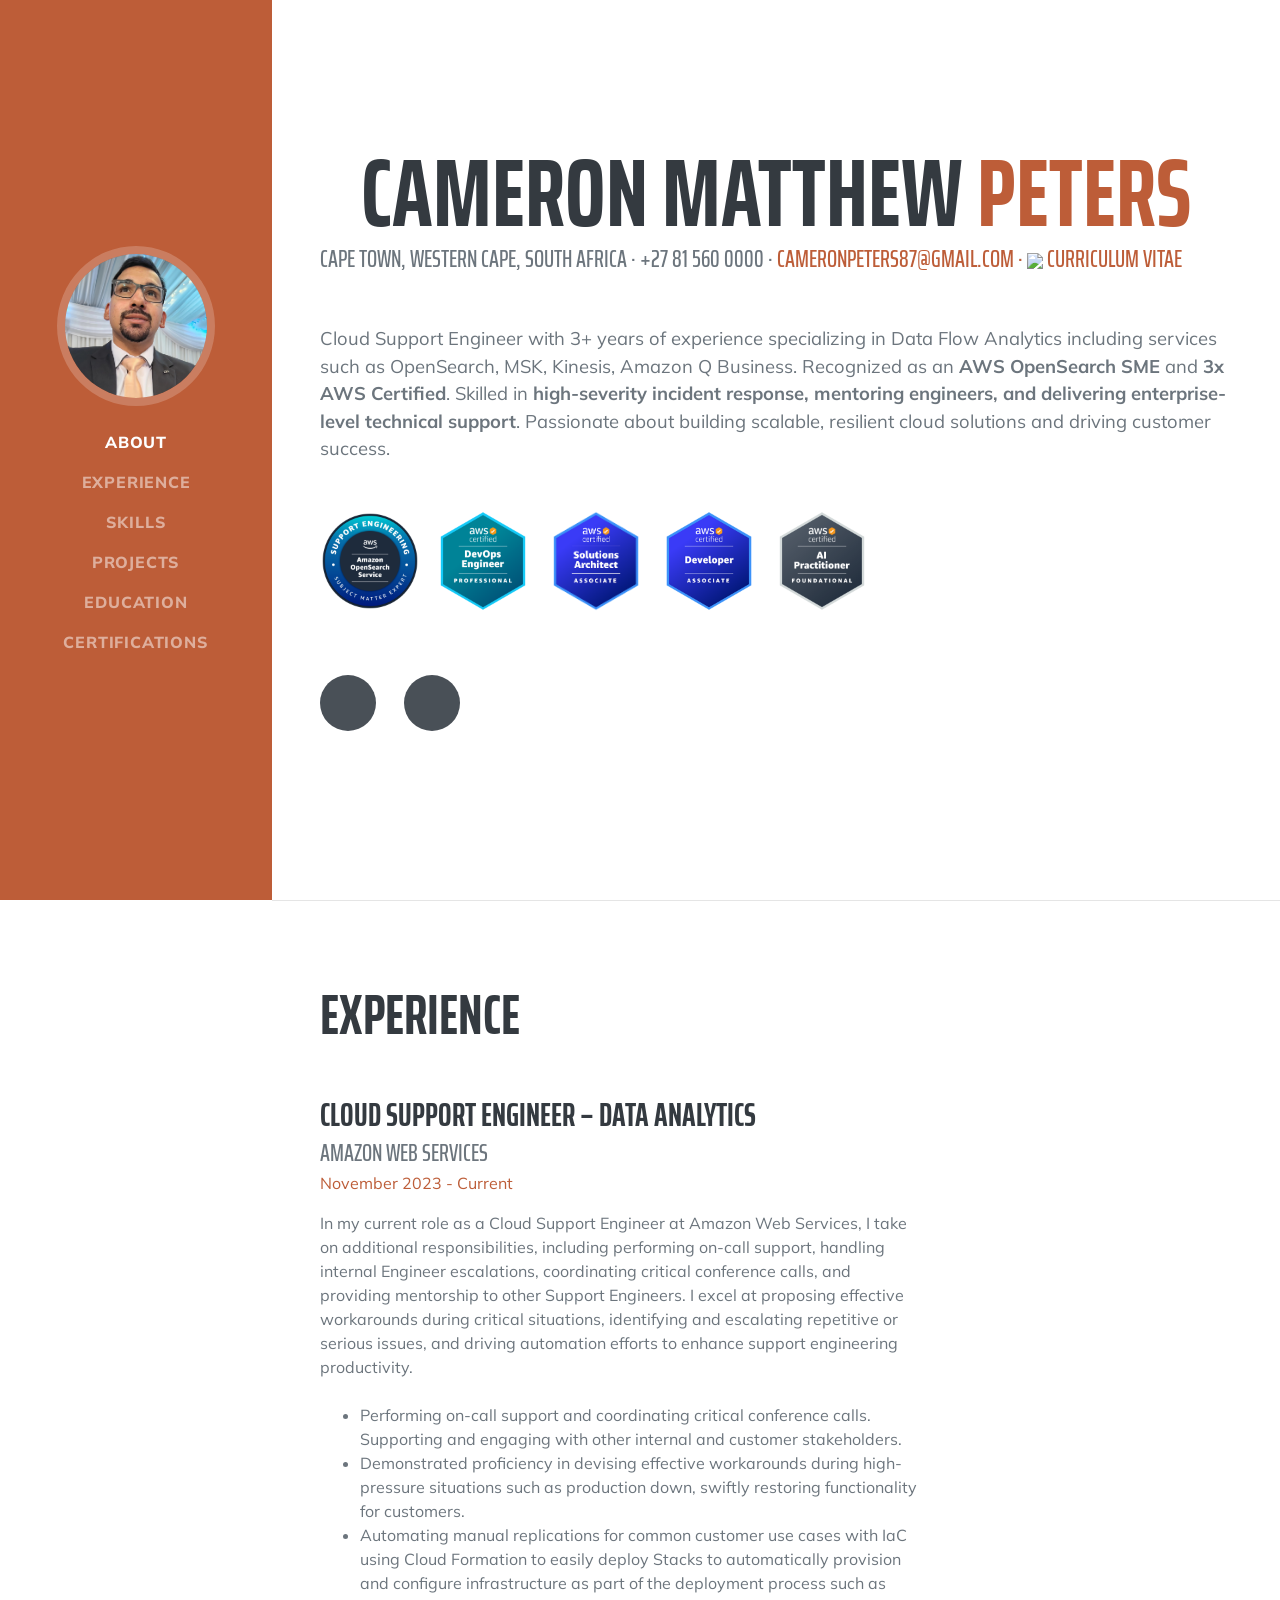
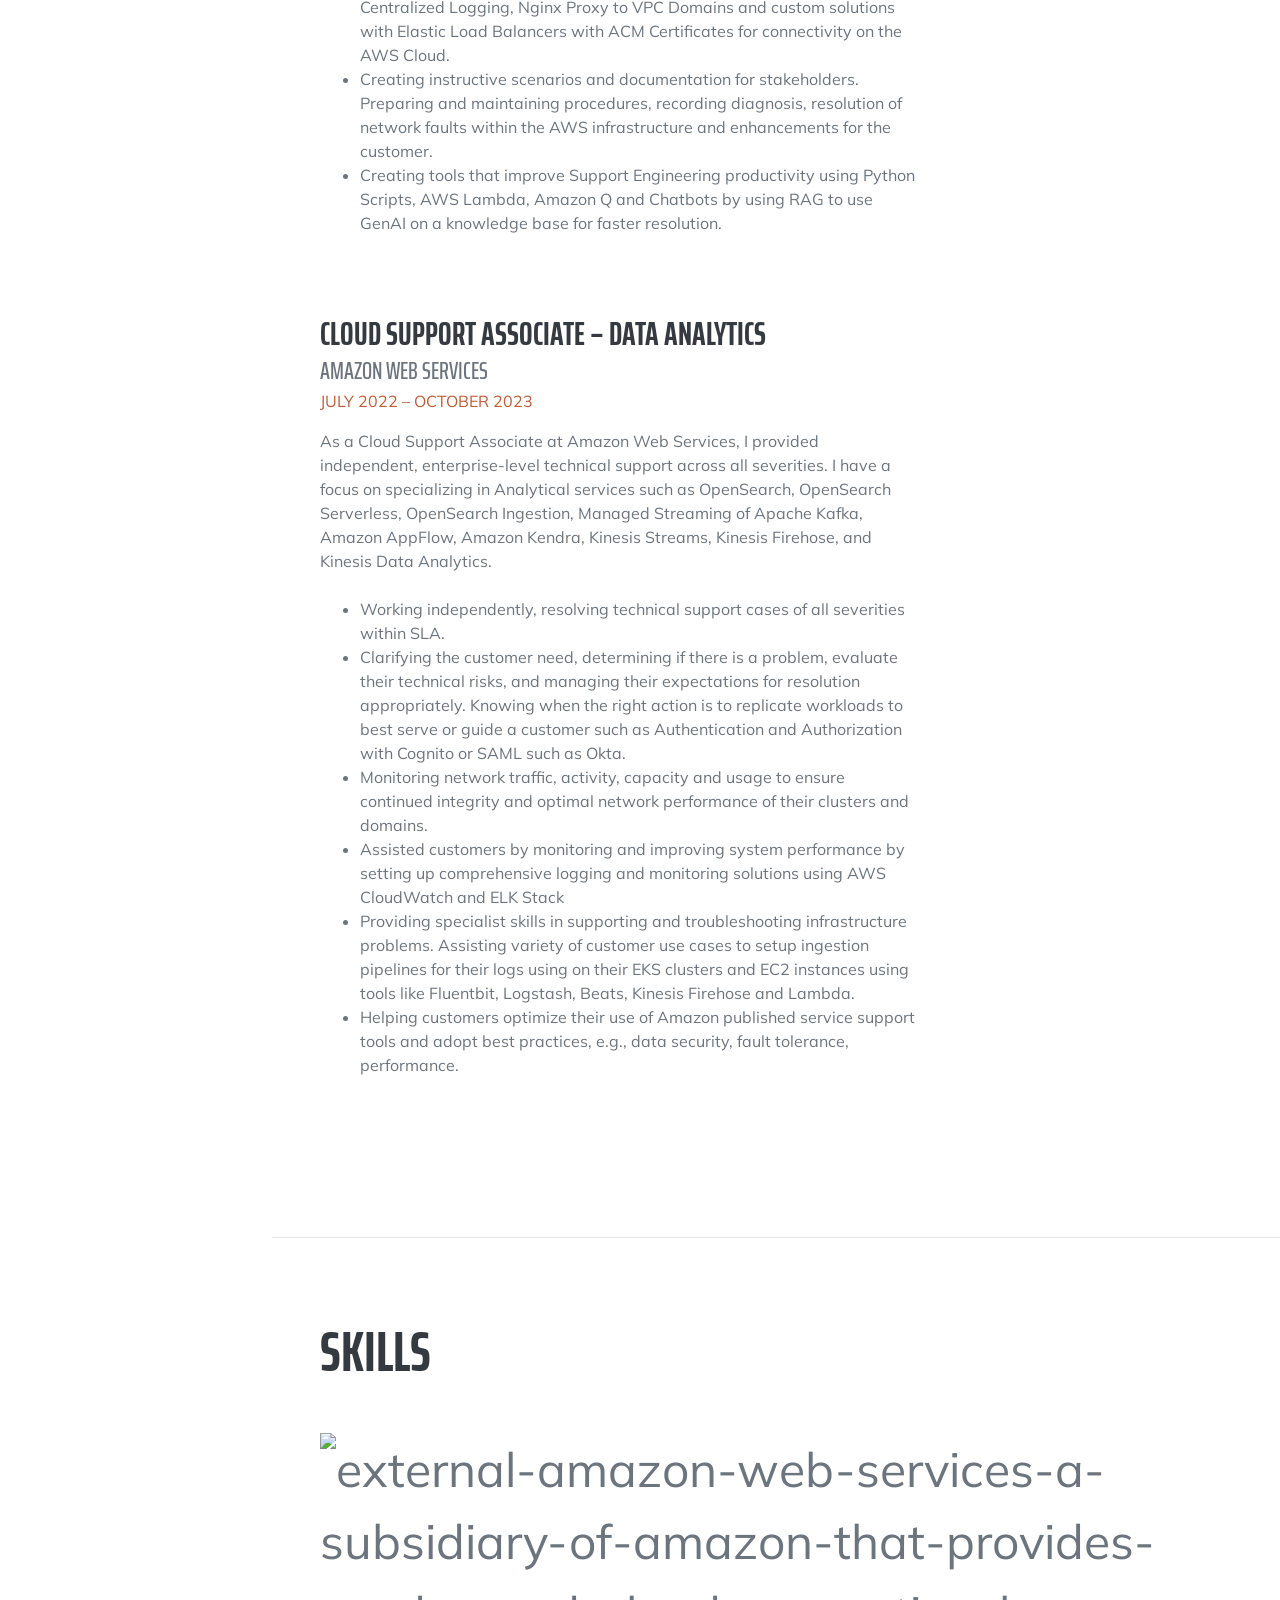
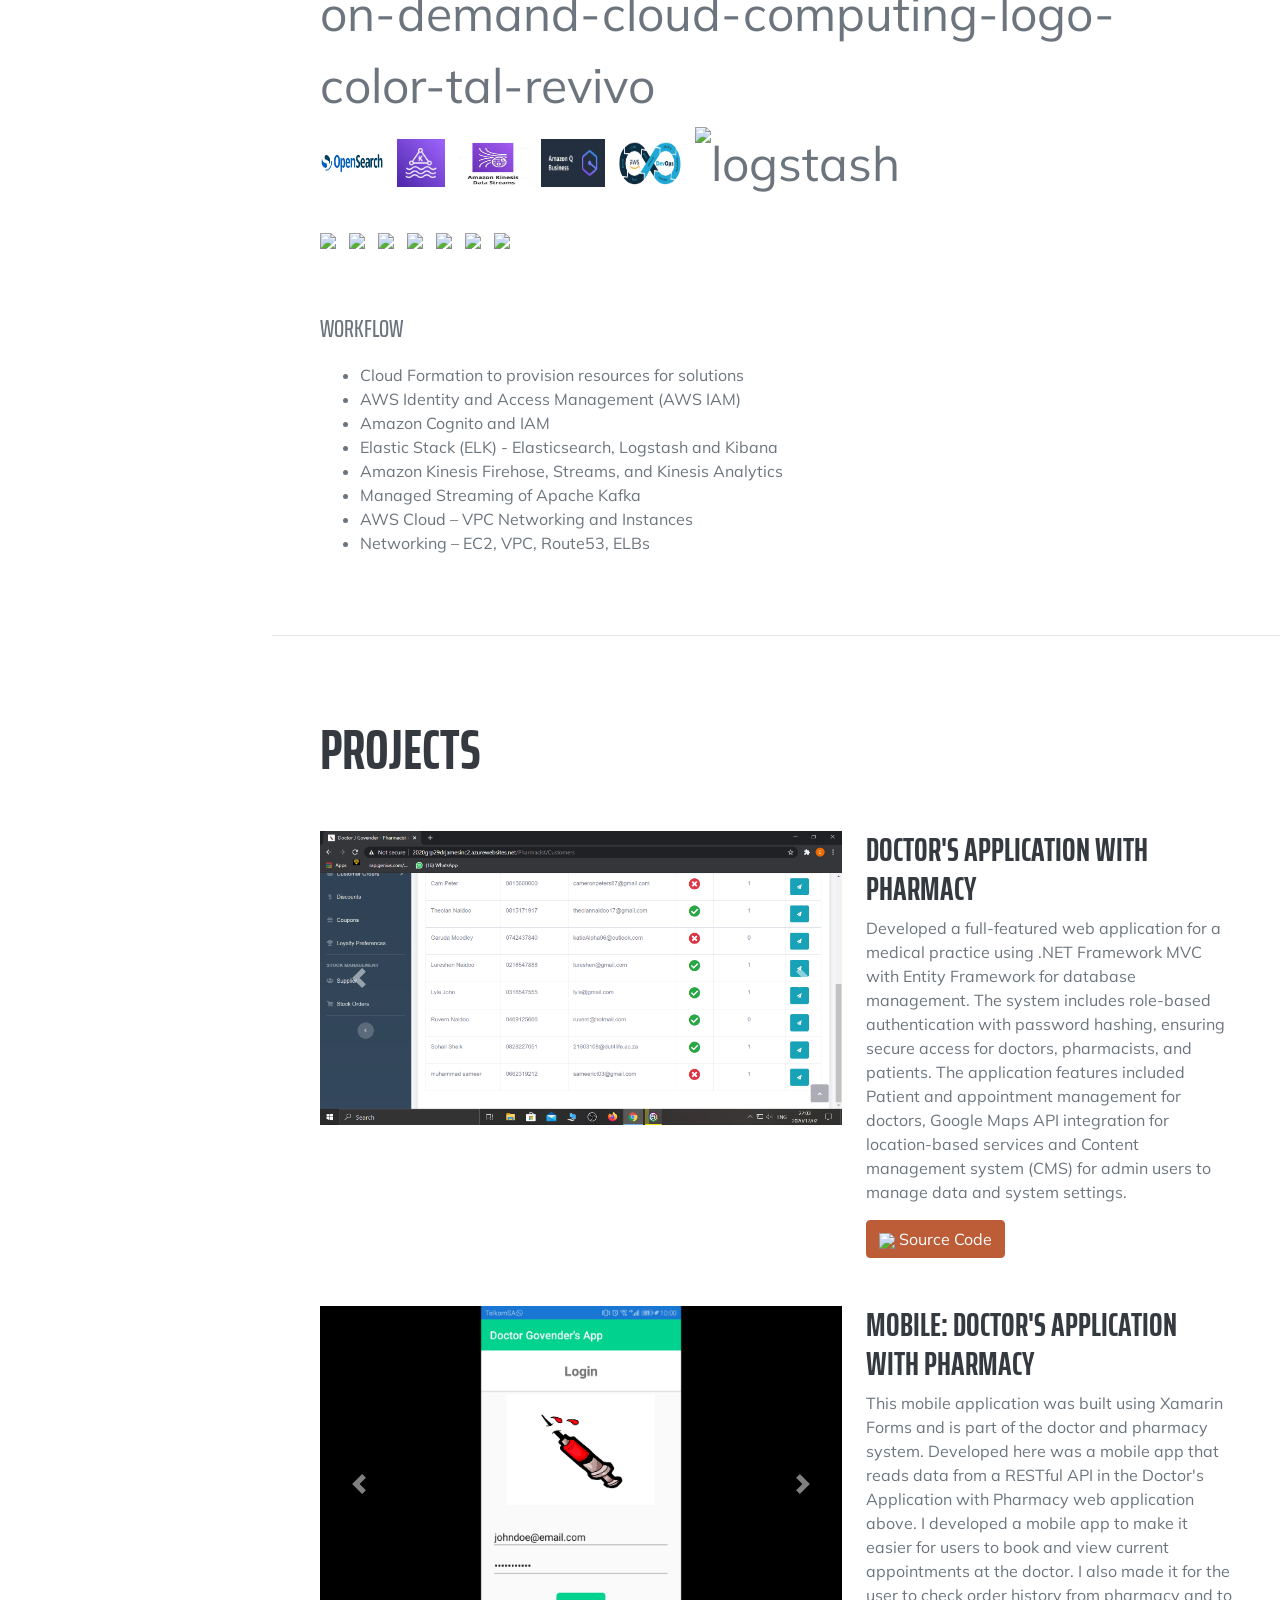
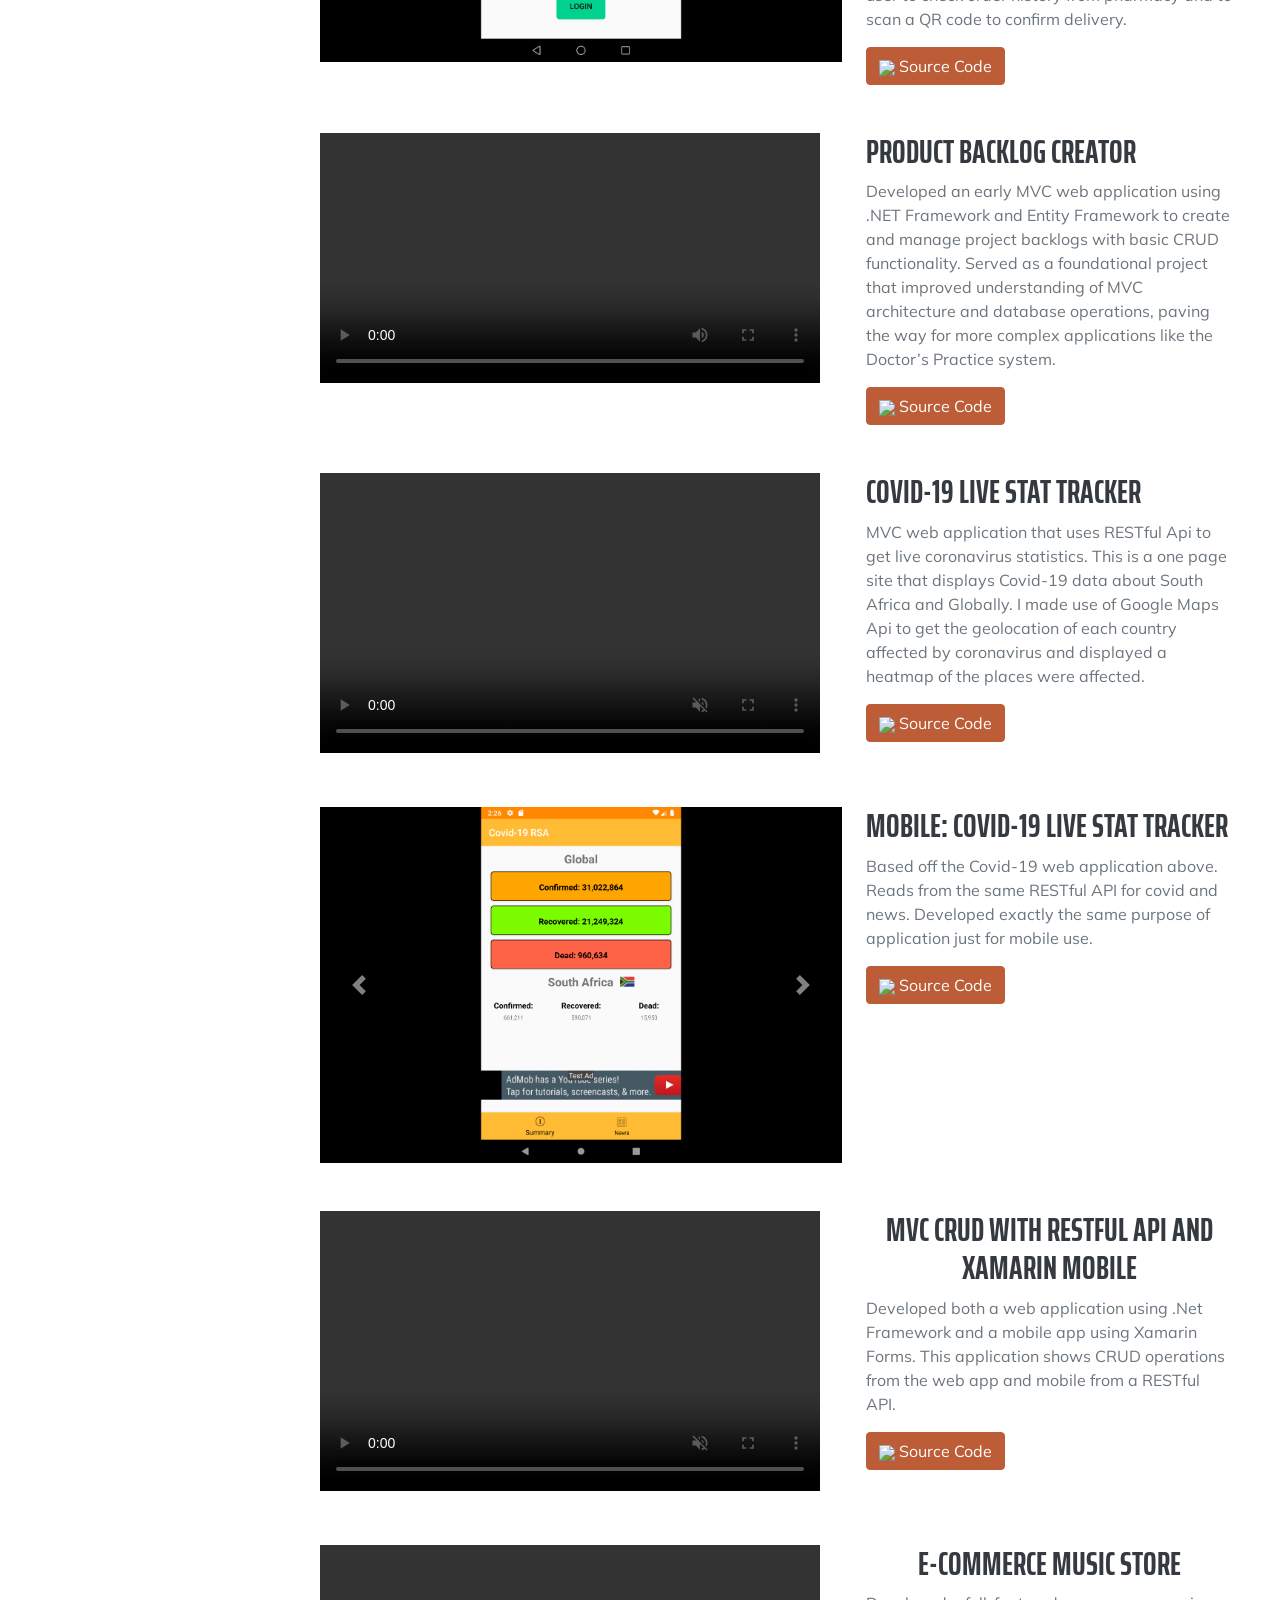
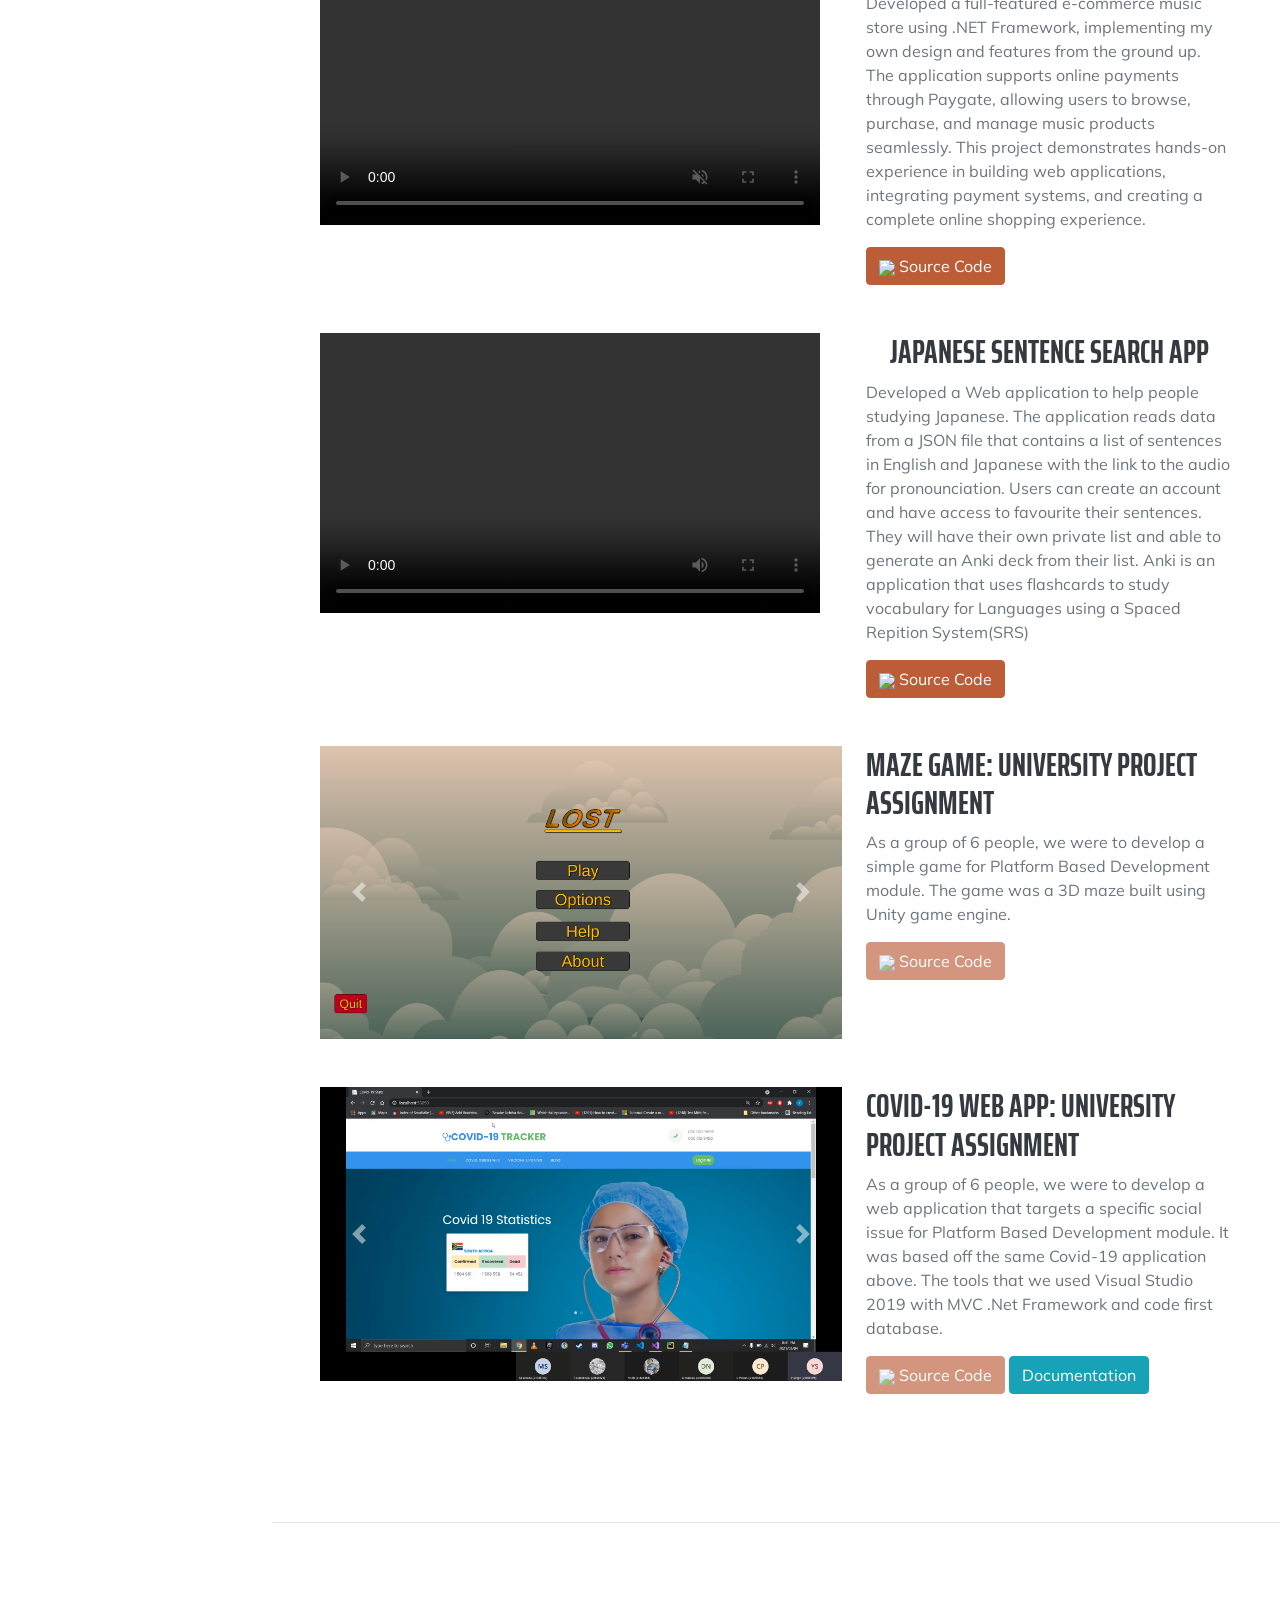
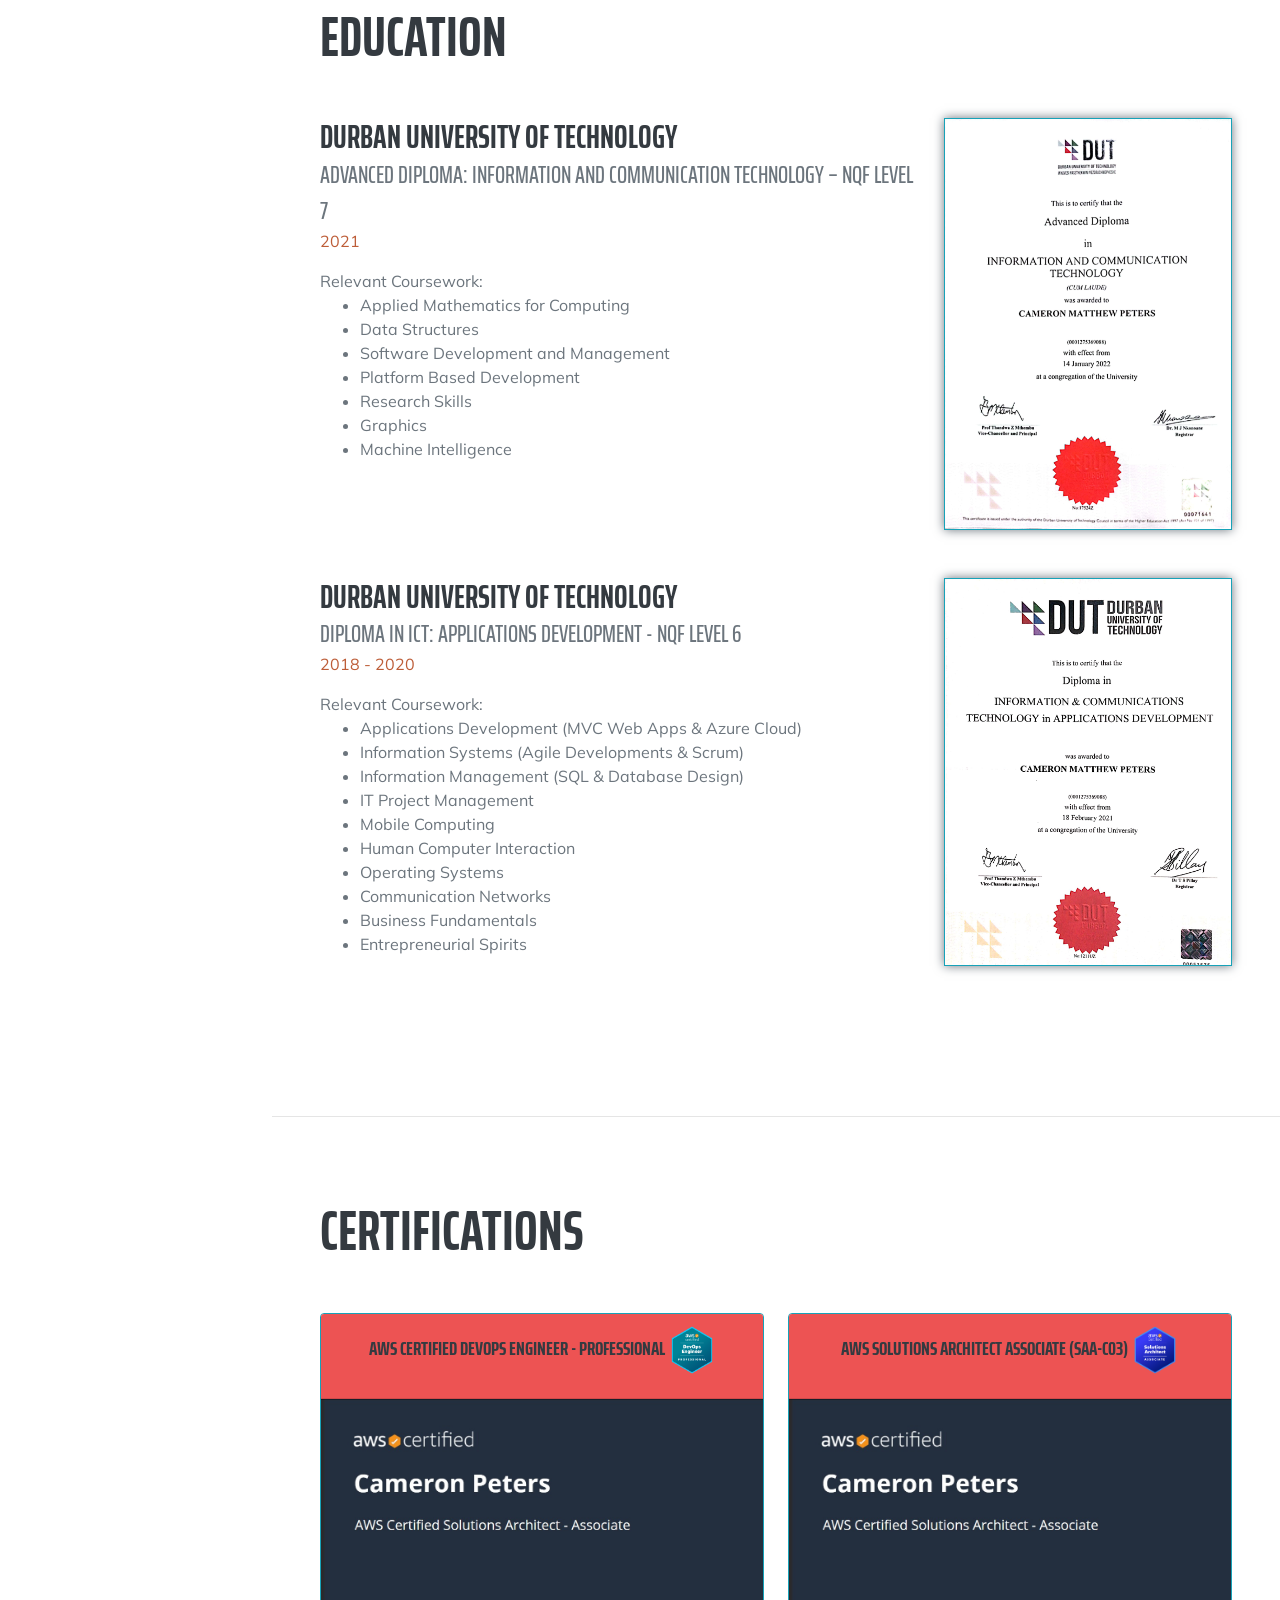
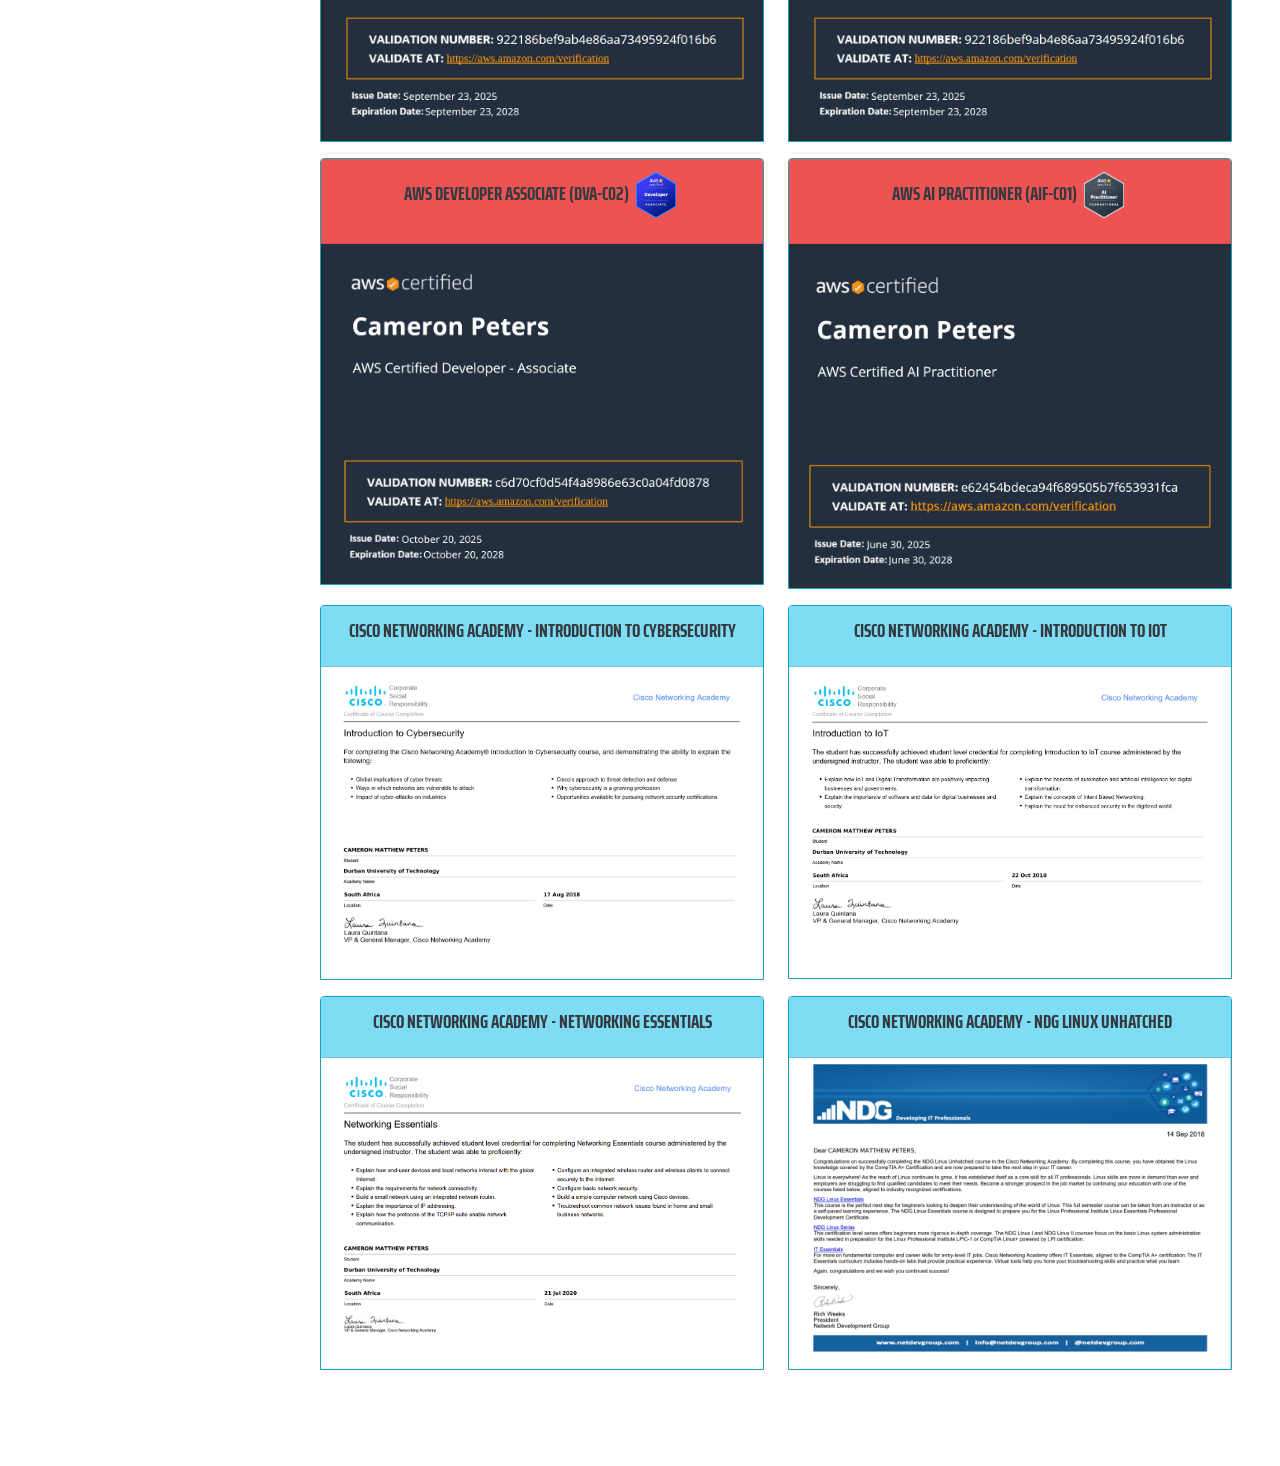
==== index.html @ d79319a0 "Update index.html" ====
<!DOCTYPE html>
<html lang="en">

<head>
    <meta charset="utf-8" />
    <meta name="viewport" content="width=device-width, initial-scale=1, shrink-to-fit=no" />
    <meta name="description" content="" />
    <meta name="author" content="" />
    <title>Portfolio</title>
    <link rel="icon" type="image/x-icon" href="assets/img/favicon.ico" />
    <!-- Font Awesome icons (free version)-->
    <script src="https://use.fontawesome.com/releases/v5.13.0/js/all.js" crossorigin="anonymous"></script>
    <!-- Google fonts-->
    <link href="https://fonts.googleapis.com/css?family=Saira+Extra+Condensed:500,700" rel="stylesheet"
        type="text/css" />
    <link href="https://fonts.googleapis.com/css?family=Muli:400,400i,800,800i" rel="stylesheet" type="text/css" />
    <!-- Core theme CSS (includes Bootstrap)-->
    <link href="css/styles.css" rel="stylesheet" />
    <link href="css/custom.css" rel="stylesheet" />
</head>

<body id="page-top">
    <!-- Navigation-->
    <nav class="navbar navbar-expand-lg navbar-dark bg-primary fixed-top" id="sideNav">
        <a class="navbar-brand js-scroll-trigger" href="#page-top">
            <span class="d-block d-lg-none">Cameron Peters</span>
            <span class="d-none d-lg-block">
                <img class="img-fluid img-profile rounded-circle mx-auto mb-2"
                    src="assets/img/my_profile_v2.jpg" alt="" /></span>
        </a>
        <button class="navbar-toggler" type="button" data-target="#navbarSupportedContent"
            aria-controls="navbarSupportedContent" aria-expanded="false" aria-label="Toggle navigation">
            <span class="navbar-toggler-icon"></span>
        </button>
        <div class="collapse navbar-collapse" id="navbarSupportedContent">
            <ul class="navbar-nav">
                <li class="nav-item"><a class="nav-link js-scroll-trigger" href="#about">About</a></li>
                <li class="nav-item"><a class="nav-link js-scroll-trigger" href="#experience">Experience</a></li>
                <li class="nav-item"><a class="nav-link js-scroll-trigger" href="#skills">Skills</a></li>
                <li class="nav-item"><a class="nav-link js-scroll-trigger" href="#projects">Projects</a></li>
                <li class="nav-item"><a class="nav-link js-scroll-trigger" href="#education">Education</a></li>
                <li class="nav-item"><a class="nav-link js-scroll-trigger" href="#certifications">Certifications</a>
                </li>
            </ul>
        </div>
    </nav>
    <!-- Page Content-->
    <div class="container-fluid p-0">
        <!-- About-->
        <section class="resume-section" id="about">
            <div class="resume-section-content">
                <h1 class="mb-0">
                    Cameron Matthew
                    <span class="text-primary">Peters</span>
                </h1>
                <div class="subheading mb-5">
                    Cape Town, Western Cape, South Africa · +27 81 560 0000 ·
                    <a href="mailto:cameronpeters87@gmail.com">cameronpeters87@gmail.com</a>
                    <a href="assets/cameronpeters-cv.pdf" target="blank"> ·
                        <img src="https://img.icons8.com/office/30/000000/open-resume.png" />
                        Curriculum Vitae
                    </a>
                </div>
                <p class="lead mb-5">
Cloud Support Engineer with 3+ years of experience specializing in Data
Flow Analytics including services such as OpenSearch, MSK, Kinesis,
Amazon Q Business. Recognized as an <b>AWS OpenSearch SME</b> and <b>3x
AWS Certified</b>. Skilled in <b>high-severity incident response, mentoring
engineers, and delivering enterprise-level technical support</b>.
Passionate about building scalable, resilient cloud solutions and driving
customer success.                </p>

                <ul class="list-inline dev-icons">
                    <img width="100" height="100" src="assets/img/sme.png" />
                    <img width="100" height="100" src="assets/certifications/dop.png" />
                    <img width="100" height="100" src="assets/certifications/saa.png" />
                    <img width="100" height="100" src="assets/certifications/dva.png" />
                    <img width="100" height="100" src="assets/certifications/aif.png" />
                    <br>
                </ul>
                <br><br>
                <div class="social-icons">
                    <a class="social-icon" href="https://www.linkedin.com/in/cameron-matthew-peters-8aa225179/"
                        target="_blank"><i class="fab fa-linkedin-in"></i></a>
                    <a class="social-icon" href="https://github.com/CameronPeters87" target="_blank"><i
                            class="fab fa-github"></i></a>
                </div>


                <br>

            </div>
        </section>
        <hr class="m-0" />
                <!-- Experience -->
                <section class="resume-section" id="experience">
                    <div class="resume-section-content">
                        <h2 class="mb-5">Experience</h2>
                        <!--CSE-->
                        <div class="row mb-5">
                            <div class="col-md-8 mb-3">
                                <h3 class="mb-0">CLOUD SUPPORT ENGINEER – DATA ANALYTICS</h3>
                                <div class="subheading">Amazon Web Services</div>
                                <div class="text-primary mb-3">November 2023 - Current</div>
                                <div>In my current role as a Cloud Support Engineer at Amazon Web Services, I take on additional
                                    responsibilities, including performing on-call support, handling internal Engineer escalations,
                                    coordinating critical conference calls, and providing mentorship to other Support Engineers. I
                                    excel at proposing effective workarounds during critical situations, identifying and escalating
                                    repetitive or serious issues, and driving automation efforts to enhance support engineering
                                    productivity.</div>
                                    <br>
                                <ul>
                                    <li>Performing on-call support and coordinating critical conference calls. Supporting and
                                        engaging with other internal and customer stakeholders.</li>
                                    <li>Demonstrated proficiency in devising effective workarounds during high-pressure
                                        situations such as production down, swiftly restoring functionality for customers.</li>
                                    <li>Automating manual replications for common customer use cases with IaC using Cloud Formation to 
                                        easily deploy Stacks to automatically provision and configure infrastructure as part of the 
                                        deployment process such as Centralized Logging, Nginx Proxy to VPC Domains and custom solutions 
                                        with Elastic Load Balancers with ACM Certificates for connectivity on the AWS Cloud.</li>
                                    <li>Creating instructive scenarios and documentation for stakeholders. Preparing and
                                        maintaining procedures, recording diagnosis, resolution of network faults within the
                                        AWS infrastructure and enhancements for the customer.</li>
                                    <li>Creating tools that improve Support Engineering productivity using Python Scripts, AWS Lambda, 
                                        Amazon Q and Chatbots by using RAG to use GenAI on a knowledge base for faster resolution.</li>
                                </ul>
                            </div>
                            <div class="col-md-4 text-center"></div>
                        </div>

                        <!--CSA-->
                        <div class="row mb-5">
                            <div class="col-md-8 mb-3">
                                <h3 class="mb-0">CLOUD SUPPORT ASSOCIATE – DATA ANALYTICS</h3>
                                <div class="subheading">Amazon Web Services</div>
                                <div class="text-primary mb-3">JULY 2022 – OCTOBER 2023</div>
                                <div>As a Cloud Support Associate at Amazon Web Services, I provided independent, enterprise-level
                                    technical support across all severities. I have a focus on specializing in Analytical services such as
                                    OpenSearch, OpenSearch Serverless, OpenSearch Ingestion, Managed Streaming of Apache
                                    Kafka, Amazon AppFlow, Amazon Kendra, Kinesis Streams, Kinesis Firehose, and Kinesis Data
                                    Analytics.</div>
                                    <br>
                                <ul>
                                    <li>Working independently, resolving technical support cases of all severities within SLA.</li>
                                    <li>Clarifying the customer need, determining if there is a problem, evaluate their technical
                                        risks, and managing their expectations for resolution appropriately. Knowing when the
                                        right action is to replicate workloads to best serve or guide a customer such as Authentication 
                                        and Authorization with Cognito or SAML such as Okta.</li>
                                    <li>Monitoring network traffic, activity, capacity and usage to ensure continued integrity and
                                        optimal network performance of their clusters and domains.</li>
                                    <li>Assisted customers by monitoring and improving system performance by setting up comprehensive 
                                        logging and monitoring solutions using AWS CloudWatch and ELK Stack</li>
                                    <li>Providing specialist skills in supporting and troubleshooting infrastructure problems. Assisting variety
                                        of customer use cases to setup ingestion pipelines for their logs using on their EKS clusters and EC2
                                        instances using tools like Fluentbit, Logstash, Beats, Kinesis Firehose and Lambda.</li>
                                    <li>Helping customers optimize their use of Amazon published service support tools and
                                        adopt best practices, e.g., data security, fault tolerance, performance.</li>
                                </ul>
                            </div>
                            <div class="col-md-4 text-center"></div>
                        </div>

                    </div>
                </section>
        
                <hr class="m-0" />        

        <!-- Skills-->
        <section class="resume-section" id="skills">
            <div class="resume-section-content">
                <h2 class="mb-5">Skills</h2>
                <!-- <div class="subheading mb-3">Programming Languages & Tools</div> -->
                <ul class="list-inline dev-icons">
                   <!-- <svg xmlns="http://www.w3.org/2000/svg" x="0px" y="0px" width="48" height="48" viewBox="0 0 226 226"
                        style=" fill:#000000;">
                        <g fill="none" fill-rule="nonzero" stroke="none" stroke-width="1" stroke-linecap="butt"
                            stroke-linejoin="miter" stroke-miterlimit="10" stroke-dasharray="" stroke-dashoffset="0"
                            font-family="none" font-weight="none" font-size="none" text-anchor="none"
                            style="mix-blend-mode: normal">
                            <path d="M0,226v-226h226v226z" fill="none"></path>
                            <g>
                                <path
                                    d="M107.83496,15.47158c3.19696,-1.79387 7.13313,-1.79387 10.32538,0c15.79646,8.86579 63.33179,35.55262 79.13296,44.41842c3.19696,1.78917 5.16504,5.10383 5.16504,8.69158c0,17.73158 0,71.10054 0,88.83212c0,3.58775 -1.96808,6.90242 -5.16504,8.69629c-15.79646,8.86579 -63.33179,35.55263 -79.13296,44.41842c-3.19696,1.79387 -7.13313,1.79387 -10.32538,0c-15.79646,-8.86579 -63.33179,-35.55263 -79.13296,-44.41842c-3.19225,-1.79387 -5.16033,-5.10383 -5.16033,-8.69158c0,-17.73158 0,-71.10054 0,-88.83212c0,-3.58775 1.96808,-6.90242 5.16504,-8.69629c15.79175,-8.86579 63.3365,-35.55262 79.12825,-44.41842z"
                                    fill="#412664"></path>
                                <path
                                    d="M24.973,161.9855c-1.25242,-1.67617 -1.43133,-3.26758 -1.43133,-5.40987c0,-17.628 0,-70.69092 0,-88.32362c0,-3.56892 1.96337,-6.86475 5.15092,-8.6445c15.73996,-8.814 63.11521,-35.34546 78.85517,-44.16417c3.18754,-1.78446 7.50508,-1.74679 10.69262,0.03767c15.73996,8.814 62.95513,35.11946 78.69508,43.93346c1.27125,0.71567 2.24117,1.57729 3.1075,2.712z"
                                    fill="#9b59b6"></path>
                                <path
                                    d="M113,47.08333c-36.39542,0 -65.91667,29.52125 -65.91667,65.91667c0,36.39542 29.52125,65.91667 65.91667,65.91667c36.39542,0 65.91667,-29.52125 65.91667,-65.91667c0,-36.39542 -29.52125,-65.91667 -65.91667,-65.91667zM113,145.95833c-18.17417,0 -32.95833,-14.78417 -32.95833,-32.95833c0,-18.17417 14.78417,-32.95833 32.95833,-32.95833c18.17417,0 32.95833,14.78417 32.95833,32.95833c0,18.17417 -14.78417,32.95833 -32.95833,32.95833z"
                                    fill="#ffffff"></path>
                                <path
                                    d="M200.03354,62.17354c2.4295,2.27412 2.38242,5.70179 2.38242,8.39967c0,17.86812 -0.15067,68.68988 0.04237,86.558c0.01883,1.8645 -0.59796,3.82788 -1.52079,5.30629l-89.85383,-49.4375z"
                                    fill="#593579"></path>
                                <path
                                    d="M160.08333,94.16667h4.70833v37.66667h-4.70833zM174.20833,94.16667h4.70833v37.66667h-4.70833z"
                                    fill="#ffffff"></path>
                                <path
                                    d="M150.66667,117.70833h37.66667v4.70833h-37.66667zM150.66667,103.58333h37.66667v4.70833h-37.66667z"
                                    fill="#ffffff"></path>
                            </g>
                        </g>
                    </svg> -->
                    <img src="https://img.icons8.com/external-tal-revivo-color-tal-revivo/48/external-amazon-web-services-a-subsidiary-of-amazon-that-provides-on-demand-cloud-computing-logo-color-tal-revivo.png" alt="external-amazon-web-services-a-subsidiary-of-amazon-that-provides-on-demand-cloud-computing-logo-color-tal-revivo" />
                    <img width="64" height="48" src="assets/img/skills/opensearch.png" />
                    <img width="48" height="48" src="assets/img/skills/msk.png" />
                    <img width="70" height="48" src="assets/img/skills/kinesis.jpg" />
                    <img width="64" height="48" src="assets/img/skills/qbiz.png" />
                    <img width="64" height="48" src="assets/img/skills/cicd.jpg" />
                    <img src="https://img.icons8.com/color/48/logstash.png" alt="logstash"/>
                    <br>

                    <img src="https://img.icons8.com/color/48/000000/visual-studio-2019.png" />
                    <img src="https://img.icons8.com/color/48/000000/html-5.png" />
                    <img src="https://img.icons8.com/color/48/000000/css3.png" />
                    <img src="https://img.icons8.com/color/48/000000/bootstrap.png" />
                    <img src="https://img.icons8.com/color/48/000000/javascript.png" />
                    <img src="https://img.icons8.com/officel/48/000000/database.png" />
                    <img src="https://img.icons8.com/color/48/000000/xamarin.png"/>
                </ul>
                <br>
                <div class="subheading mb-3">Workflow</div>
                <ul class="fa-ul mb-0">
                    <li>
                        <span class="fa-li"><i class="fas fa-check"></i></span>
                        Cloud Formation to provision resources for solutions
                    </li>
                    <li>
                        <span class="fa-li"><i class="fas fa-check"></i></span>
                        AWS Identity and Access Management (AWS IAM)
                    </li>
                    <li>
                        <span class="fa-li"><i class="fas fa-check"></i></span>
                        Amazon Cognito and IAM
                    </li>
                    <li>
                        <span class="fa-li"><i class="fas fa-check"></i></span>
                        Elastic Stack (ELK) - Elasticsearch, Logstash and Kibana
                    </li>
                    <li>
                        <span class="fa-li"><i class="fas fa-check"></i></span>
                        Amazon Kinesis Firehose, Streams, and Kinesis Analytics
                    </li>
                    <li>
                        <span class="fa-li"><i class="fas fa-check"></i></span>
                        Managed Streaming of Apache Kafka
                    </li>
                    <li>
                        <span class="fa-li"><i class="fas fa-check"></i></span>
                        AWS Cloud – VPC Networking and Instances
                    </li>
                    <li>
                        <span class="fa-li"><i class="fas fa-check"></i></span>
                        Networking – EC2, VPC, Route53, ELBs
                    </li>
                </ul>
            </div>
        </section>
        <hr class="m-0" />

        <!-- Projects-->
        <section class="resume-section" id="projects">
            <div class="resume-section-content">
                <h2 class="mb-5">Projects</h2>
                
                <!-- Project: Doctor App -->
                <div class="row mb-5">
                    <div class="col-md-7">
                        <div class="proof">
                            <div id="carouselExampleControls1" class="carousel slide" data-ride="carousel" style="background-color: #000000;">
                                <div class="carousel-inner text-center">
                                  <div class="carousel-item active">
                                        <a href="assets/img/doctor/Screenshot (1275).png" target="blank">
                                            <img class="w-100 responsive" src="assets/img/doctor/Screenshot (1275).png" alt="First slide">
                                        </a>                                        
                                    </div>
                                  <div class="carousel-item ">
                                    <a href="assets/img/doctor/Screenshot (1276).png" target="blank">
                                    <img class="w-100 responsive" src="assets/img/doctor/Screenshot (1276).png" alt="First slide">
                                    </a>
                                </div>
                                  <div class="carousel-item ">
                                    <a href="assets/img/doctor/Screenshot (1277).png" target="blank">
                                    <img class="w-100 responsive" src="assets/img/doctor/Screenshot (1277).png" alt="First slide">
                                    </a>  
                                </div>
                                  <div class="carousel-item ">
                                    <a href="assets/img/doctor/Screenshot (1278).png" target="blank">
                                    <img class="w-100 responsive" src="assets/img/doctor/Screenshot (1278).png" alt="First slide">
                                    </a>  
                                </div>
                                  <div class="carousel-item ">
                                    <a href="assets/img/doctor/Screenshot (1279).png" target="blank">
                                    <img class="w-100 responsive" src="assets/img/doctor/Screenshot (1279).png" alt="First slide">
                                    </a>  
                                </div>
                                  <div class="carousel-item ">
                                    <a href="assets/img/doctor/Screenshot (1280).png" target="blank">
                                    <img class="w-100 responsive" src="assets/img/doctor/Screenshot (1280).png" alt="First slide">
                                  </a>  
                                </div>
                                  <div class="carousel-item ">
                                    <a href="assets/img/doctor/Screenshot (1281).png" target="blank">
                                    <img class="w-100 responsive" src="assets/img/doctor/Screenshot (1281).png" alt="First slide">
                                    </a>  
                                </div>
                                  <div class="carousel-item ">
                                    <a href="assets/img/doctor/Screenshot (1282).png" target="blank">
                                    <img class="w-100 responsive" src="assets/img/doctor/Screenshot (1282).png" alt="First slide">
                                    </a>  
                                </div>
                                  <div class="carousel-item ">
                                    <a href="assets/img/doctor/Screenshot (1283).png" target="blank">
                                    <img class="w-100 responsive" src="assets/img/doctor/Screenshot (1283).png" alt="First slide">
                                    </a>  
                                </div>
                                  <div class="carousel-item ">
                                    <a href="assets/img/doctor/Screenshot (1284).png" target="blank">
                                    <img class="w-100 responsive" src="assets/img/doctor/Screenshot (1284).png" alt="First slide">
                                    </a>  
                                </div>
                                  <div class="carousel-item ">
                                    <a href="assets/img/doctor/Screenshot (1285).png" target="blank">
                                    <img class="w-100 responsive" src="assets/img/doctor/Screenshot (1285).png" alt="First slide">
                                    </a>  
                                </div>
                                  <div class="carousel-item ">
                                    <a href="assets/img/doctor/Screenshot (1286).png" target="blank">
                                    <img class="w-100 responsive" src="assets/img/doctor/Screenshot (1286).png" alt="First slide">
                                    </a>  
                                </div>
                                  <div class="carousel-item ">
                                    <a href="assets/img/doctor/Screenshot (1287).png" target="blank">
                                    <img class="w-100 responsive" src="assets/img/doctor/Screenshot (1287).png" alt="First slide">
                                    </a>  
                                </div>
                                  <div class="carousel-item ">
                                    <a href="assets/img/doctor/Screenshot (1288).png" target="blank">
                                    <img class="w-100 responsive" src="assets/img/doctor/Screenshot (1288).png" alt="First slide">
                                    </a>  
                                </div>
                                  <div class="carousel-item ">
                                    <a href="assets/img/doctor/Screenshot (1289).png" target="blank">
                                    <img class="w-100 responsive" src="assets/img/doctor/Screenshot (1289).png" alt="First slide">
                                    </a>  
                                </div>
                                  <div class="carousel-item ">
                                    <a href="assets/img/doctor/Screenshot (1290).png" target="blank">
                                    <img class="w-100 responsive" src="assets/img/doctor/Screenshot (1290).png" alt="First slide">
                                    </a>  
                                </div>
                                  <div class="carousel-item ">
                                    <a href="assets/img/doctor/Screenshot (1291).png" target="blank">
                                    <img class="w-100 responsive" src="assets/img/doctor/Screenshot (1291).png" alt="First slide">
                                    </a>  
                                </div>
                                  <div class="carousel-item ">
                                    <a href="assets/img/doctor/Screenshot (1292).png" target="blank">
                                    <img class="w-100 responsive" src="assets/img/doctor/Screenshot (1292).png" alt="First slide">
                                    </a>  
                                </div>
                                  <div class="carousel-item ">
                                    <a href="assets/img/doctor/Screenshot (1293).png" target="blank">
                                    <img class="w-100 responsive" src="assets/img/doctor/Screenshot (1293).png" alt="First slide">
                                    </a>  
                                </div>
                                  <div class="carousel-item ">
                                    <a href="assets/img/doctor/Screenshot (1294).png" target="blank">
                                    <img class="w-100 responsive" src="assets/img/doctor/Screenshot (1294).png" alt="First slide">
                                    </a>  
                                </div>
                                  <div class="carousel-item ">
                                    <a href="assets/img/doctor/Screenshot (1295).png" target="blank">
                                    <img class="w-100 responsive" src="assets/img/doctor/Screenshot (1295).png" alt="First slide">
                                    </a>  
                                </div>
                                  <div class="carousel-item ">
                                    <a href="assets/img/doctor/Screenshot (1296).png" target="blank">
                                    <img class="w-100 responsive" src="assets/img/doctor/Screenshot (1296).png" alt="First slide">
                                    </a>  
                                </div>
                                  <div class="carousel-item ">
                                    <a href="assets/img/doctor/Screenshot (1297).png" target="blank">
                                    <img class="w-100 responsive" src="assets/img/doctor/Screenshot (1297).png" alt="First slide">
                                    </a>  
                                </div>
                                  <div class="carousel-item ">
                                    <a href="assets/img/doctor/Screenshot (1298).png" target="blank">
                                    <img class="w-100 responsive" src="assets/img/doctor/Screenshot (1298).png" alt="First slide">
                                    </a>  
                                </div>
                                  <div class="carousel-item ">
                                    <a href="assets/img/doctor/Screenshot (1299).png" target="blank">
                                    <img class="w-100 responsive" src="assets/img/doctor/Screenshot (1299).png" alt="First slide">
                                    </a>  
                                </div>
                                  <div class="carousel-item ">
                                    <a href="assets/img/doctor/Screenshot (1300).png" target="blank">
                                    <img class="w-100 responsive" src="assets/img/doctor/Screenshot (1300).png" alt="First slide">
                                    </a>  
                                </div>
                                  <div class="carousel-item ">
                                    <a href="assets/img/doctor/Screenshot (1301).png" target="blank">
                                    <img class="w-100 responsive" src="assets/img/doctor/Screenshot (1301).png" alt="First slide">
                                    </a>  
                                </div>
                                  <div class="carousel-item ">
                                    <a href="assets/img/doctor/Screenshot (1302).png" target="blank">
                                    <img class="w-100 responsive" src="assets/img/doctor/Screenshot (1302).png" alt="First slide">
                                    </a>  
                                </div>
                                  <div class="carousel-item ">
                                    <a href="assets/img/doctor/Screenshot (1303).png" target="blank">
                                    <img class="w-100 responsive" src="assets/img/doctor/Screenshot (1303).png" alt="First slide">
                                    </a>  
                                </div>
                                  <div class="carousel-item ">
                                    <a href="assets/img/doctor/Screenshot (1304).png" target="blank">
                                    <img class="w-100 responsive" src="assets/img/doctor/Screenshot (1304).png" alt="First slide">
                                    </a>  
                                </div>
                                  <div class="carousel-item ">
                                    <a href="assets/img/doctor/Screenshot (1305).png" target="blank">
                                    <img class="w-100 responsive" src="assets/img/doctor/Screenshot (1305).png" alt="First slide">
                                    </a>  
                                </div>
                                  <div class="carousel-item ">
                                    <a href="assets/img/doctor/Screenshot (1306).png" target="blank">
                                    <img class="w-100 responsive" src="assets/img/doctor/Screenshot (1306).png" alt="First slide">
                                    </a>  
                                </div>
                                  <div class="carousel-item ">
                                    <a href="assets/img/doctor/Screenshot (1307).png" target="blank">
                                    <img class="w-100 responsive" src="assets/img/doctor/Screenshot (1307).png" alt="First slide">
                                    </a>  
                                </div>
                                  <div class="carousel-item ">
                                    <a href="assets/img/doctor/Screenshot (1308).png" target="blank">
                                    <img class="w-100 responsive" src="assets/img/doctor/Screenshot (1308).png" alt="First slide">
                                    </a>  
                                </div>
                                  <div class="carousel-item ">
                                    <a href="assets/img/doctor/Screenshot (1309).png" target="blank">
                                    <img class="w-100 responsive" src="assets/img/doctor/Screenshot (1309).png" alt="First slide">
                                    </a>  
                                </div>
                                  <div class="carousel-item ">
                                    <a href="assets/img/doctor/Screenshot (1310).png" target="blank">
                                    <img class="w-100 responsive" src="assets/img/doctor/Screenshot (1310).png" alt="First slide">
                                    </a>  
                                </div>
                                  <div class="carousel-item ">
                                    <a href="assets/img/doctor/Screenshot (1311).png" target="blank">
                                    <img class="w-100 responsive" src="assets/img/doctor/Screenshot (1311).png" alt="First slide">
                                    </a>
                                </div>
                                  <div class="carousel-item ">
                                    <a href="assets/img/doctor/Screenshot (1312).png" target="blank">
                                    <img class="w-100 responsive" src="assets/img/doctor/Screenshot (1312).png" alt="First slide">
                                    </a>  
                                </div>
                                  <div class="carousel-item ">
                                    <a href="assets/img/doctor/Screenshot (1313).png" target="blank">
                                    <img class="w-100 responsive" src="assets/img/doctor/Screenshot (1313).png" alt="First slide">
                                    </a>  
                                </div>
                                </div>

                                <a class="carousel-control-prev" href="#carouselExampleControls1" role="button" data-slide="prev">
                                    <span class="carousel-control-prev-icon" aria-hidden="true"></span>
                                    <span class="sr-only">Previous</span>
                                  </a>
                                  <a class="carousel-control-next" href="#carouselExampleControls1" role="button" data-slide="next">
                                    <span class="carousel-control-next-icon" aria-hidden="true"></span>
                                    <span class="sr-only">Next</span>
                                  </a>
                              </div>
                        </div>
                    </div>
                    <div class="col-md-5">
                        <div>
                            <h3>Doctor's Application with Pharmacy</h3>
                            <p>
                                Developed a full-featured web application for a medical practice using .NET Framework MVC with Entity Framework for database management. The system includes role-based authentication with password hashing, ensuring secure access for doctors, pharmacists, and patients. The application features included Patient and appointment management for doctors, Google Maps API integration for location-based services and Content management system (CMS) for admin users to manage data and system settings.<br>
                            </p>
                            <a type="button" class="btn btn-primary" target="_blank"
                                href="https://github.com/CameronPeters87/DoctorsApp-with-Pharmacy">
                                <img src="https://img.icons8.com/fluent/32/000000/github.png" />
                                Source Code
                            </a>
                        </div>
                    </div>
                </div>       
                
                <!-- Project: Doctor Mobile -->
                <div class="row mb-5">
                    <div class="col-md-7">
                        <div class="proof">
                            <div id="carouselExampleControls2" class="carousel slide" data-ride="carousel" style="background-color: #000000;">
                                <div class="carousel-inner text-center">
                                  <div class="carousel-item active">
                                    <img class="w-100 responsive-mobile" src="assets/img/doctor/mobile/1.jpeg" alt="First slide">
                                  </div>
                                  <div class="carousel-item ">
                                    <img class="w-100 responsive-mobile" src="assets/img/doctor/mobile/2.jpeg" alt="First slide">
                                  </div>
                                  <div class="carousel-item ">
                                    <img class="w-100 responsive-mobile" src="assets/img/doctor/mobile/3.jpeg" alt="First slide">
                                  </div>
                                  <div class="carousel-item ">
                                    <img class="w-100 responsive-mobile" src="assets/img/doctor/mobile/4.jpeg" alt="First slide">
                                  </div>
                                  <div class="carousel-item ">
                                    <img class="w-100 responsive-mobile" src="assets/img/doctor/mobile/5.jpeg" alt="First slide">
                                  </div>
                                  <div class="carousel-item ">
                                    <img class="w-100 responsive-mobile" src="assets/img/doctor/mobile/6.jpeg" alt="First slide">
                                  </div>
                                  <div class="carousel-item ">
                                    <img class="w-100 responsive-mobile" src="assets/img/doctor/mobile/7.jpeg" alt="First slide">
                                  </div>
                                  <div class="carousel-item ">
                                    <img class="w-100 responsive-mobile" src="assets/img/doctor/mobile/8.jpeg" alt="First slide">
                                  </div>
                                  <div class="carousel-item ">
                                    <img class="w-100 responsive-mobile" src="assets/img/doctor/mobile/9.jpeg" alt="First slide">
                                  </div>
                                </div>

                                <a class="carousel-control-prev" href="#carouselExampleControls2" role="button" data-slide="prev">
                                    <span class="carousel-control-prev-icon" aria-hidden="true"></span>
                                    <span class="sr-only">Previous</span>
                                  </a>
                                  <a class="carousel-control-next" href="#carouselExampleControls2" role="button" data-slide="next">
                                    <span class="carousel-control-next-icon" aria-hidden="true"></span>
                                    <span class="sr-only">Next</span>
                                  </a>
                              </div>
                        </div>
                    </div>
                    <div class="col-md-5">
                        <div>
                            <h3>Mobile: Doctor's Application with Pharmacy</h3>
                            <p>
                                This mobile application was built using Xamarin Forms and is part of the doctor and pharmacy system.
                                Developed here was a mobile app that reads data from a RESTful API 
                                in the Doctor's Application with Pharmacy web application above. I developed a mobile app to make it 
                                easier for users to book and view current appointments at the doctor.
                                I also made it for the user to check order history from pharmacy and 
                                to scan a QR code to confirm delivery.<br>
                            </p>
                            <a type="button" class="btn btn-primary" target="_blank"
                                href="https://github.com/CameronPeters87/DoctorsAppMobile">
                                <img src="https://img.icons8.com/fluent/32/000000/github.png" />
                                Source Code
                            </a>
                        </div>
                    </div>
                </div>                
                
                <!-- Project: Product Backlog -->
                <div class="row mb-5">
                    <div class="col-md-7">
                        <video width="500" controls>
                            <source src="assets/videos/ProductBacklogForPortfoio.mp4" type="video/mp4">
                            Your browser does not support HTML video.
                        </video>
                    </div>
                    <div class="col-md-5">
                        <h3>Product Backlog Creator</h3>
                        <p>
Developed an early MVC web application using .NET Framework and Entity Framework to create and manage project backlogs with basic CRUD functionality. Served as a foundational project that improved understanding of MVC architecture and database operations, paving the way for more complex applications like the Doctor’s Practice system.
                        </p>
                        <a type="button" class="btn btn-primary" target="_blank"
                            href="https://github.com/CameronPeters87/ProductBacklogCreator">
                            <img src="https://img.icons8.com/fluent/32/000000/github.png" />
                            Source Code
                        </a>
                    </div>
                </div>
                
                <!-- Project: Covid Tracker -->
                <div class="row mb-5">
                    <div class="col-md-7">
                        <div class="proof">
                            <!--<img src="/assets/img/covid-tracker-app.png" width="500" height="280" />-->
                            <video id="video" width="500" height="280" controls muted loop>
                                <source src="assets/videos/covidtracker.mp4" type="video/mp4" />
                                Your browser does not support the video element.
                             </video>
                        </div>
                    </div>
                    <div class="col-md-5">
                        <h3>Covid-19 Live Stat Tracker</h3>
                        <p>
                            MVC web application that uses RESTful Api to get live coronavirus statistics.
                            This is a one page site that displays Covid-19 data about South Africa
                            and Globally. I made use of Google Maps Api to get the geolocation of
                            each country affected by coronavirus and displayed a heatmap of the
                            places were affected.
                        </p>
                        <a type="button" class="btn btn-primary" target="_blank"
                            href="https://github.com/CameronPeters87/Covid_19_Tracker">
                            <img src="https://img.icons8.com/fluent/32/000000/github.png" />
                            Source Code
                        </a>
                    </div>
                </div>

                <!-- Project: Covid Mobile -->
                <div class="row mb-5">
                    <div class="col-md-7">
                        <div class="proof">
                            <div id="carouselExampleControls" class="carousel slide" data-ride="carousel" style="background-color: #000000;">
                                <div class="carousel-inner text-center">
                                  <div class="carousel-item active">
                                    <img class="w-100 responsive-mobile" src="assets/img/mob-covid.png" alt="First slide">
                                  </div>
                                  <div class="carousel-item">
                                    <img class="w-100 responsive-mobile" src="assets/img/mob-covid1.png" alt="Second slide">
                                  </div>
                                  <div class="carousel-item">
                                    <img class="w-100 responsive-mobile" src="assets/img/covid-web-view.png" alt="Third slide">
                                  </div>
                                </div>

                                <a class="carousel-control-prev" href="#carouselExampleControls" role="button" data-slide="prev">
                                    <span class="carousel-control-prev-icon" aria-hidden="true"></span>
                                    <span class="sr-only">Previous</span>
                                  </a>
                                  <a class="carousel-control-next" href="#carouselExampleControls" role="button" data-slide="next">
                                    <span class="carousel-control-next-icon" aria-hidden="true"></span>
                                    <span class="sr-only">Next</span>
                                  </a>
                              </div>
                        </div>
                    </div>
                    <div class="col-md-5">
                        <div>
                            <h3>Mobile: Covid-19 Live Stat Tracker</h3>
                            <p>
                                Based off the Covid-19 web application above. Reads from the same RESTful API for covid and news.
                                Developed exactly the same purpose of application just for mobile use.<br>
                            </p>
                            <a type="button" class="btn btn-primary" target="_blank"
                                href="https://github.com/CameronPeters87/Covid-Statistics-Mobile">
                                <img src="https://img.icons8.com/fluent/32/000000/github.png" />
                                Source Code
                            </a>
                        </div>
                    </div>
                </div>

                 <!-- Project: Web Mobile Api -->
                 <div class="row mb-5">
                    <div class="col-md-7">
                        <div class="proof">
                            <video id="video" width="500" height="280" controls muted>
                                <source src="assets/videos/MobileWebApi.mp4" type="video/mp4" />
                                Your browser does not support the video element.
                             </video>
                        </div>
                    </div>
                    <div class="col-md-5">
                        <h3 class="text-center">MVC Crud with RESTful API and Xamarin Mobile</h3>
                        <p>
                            Developed both a web application using .Net Framework and a mobile app using Xamarin Forms.
                            This application shows CRUD operations from the web app and mobile from a RESTful API.<br>
                        </p>
                        <a type="button" class="btn btn-primary" target="_blank"
                            href="https://github.com/CameronPeters87/CrossPlatform_Crud">
                            <img src="https://img.icons8.com/fluent/32/000000/github.png" />
                            Source Code
                        </a>
                    </div>
                </div>

                <!-- Project: Music Store -->
                <div class="row mb-5">
                    <div class="col-md-7">
                        <div class="proof">
                            <video id="video" width="500" height="280" controls muted>
                                <source src="assets/videos/MvcMusicStore.mp4" type="video/mp4" />
                                Your browser does not support the video element.
                             </video>
                        </div>
                    </div>
                    <div class="col-md-5">
                        <h3 class="text-center">E-Commerce Music Store</h3>
                        <p>
                            Developed a full-featured e-commerce music store using .NET Framework, implementing my own design and features from the ground up. The application supports online payments through Paygate, allowing users to browse, purchase, and manage music products seamlessly. This project demonstrates hands-on experience in building web applications, integrating payment systems, and creating a complete online shopping experience.<br>
                        </p>
                        <a type="button" class="btn btn-primary" target="_blank"
                            href="https://github.com/CameronPeters87/MvcMusicStore">
                            <img src="https://img.icons8.com/fluent/32/000000/github.png" />
                            Source Code
                        </a>
                    </div>
                </div>
                
                <!-- Project: Japanese App -->
                <div class="row mb-5">
                    <div class="col-md-7">
                        <div class="proof">
                            <video id="video" width="500" height="280" controls>
                                <source src="assets/videos/JapaneseAppVideo.mp4" type="video/mp4" />
                                Your browser does not support the video element.
                             </video>
                        </div>
                    </div>
                    <div class="col-md-5">
                        <h3 class="text-center">Japanese Sentence Search App</h3>
                        <p>
                            Developed a Web application to help people studying Japanese. The 
                            application reads data from a JSON file that contains a list of 
                            sentences in English and Japanese with the link to the audio for pronounciation.
                            Users can create an account and have access to favourite their sentences.
                            They will have their own private list and able to generate an Anki deck from their list.
                            Anki is an application that uses flashcards to study vocabulary for Languages using a 
                            Spaced Repition System(SRS)<br>
                        </p>
                        <a type="button" class="btn btn-primary" target="_blank"
                            href="https://github.com/CameronPeters87/Japanese_WebApp">
                            <img src="https://img.icons8.com/fluent/32/000000/github.png" />
                            Source Code
                        </a>
                    </div>
                </div>
                
                                <!-- Project: Game -->
                <div class="row mb-5">
                    <div class="col-md-7">
                        <div class="proof">
                            <div id="carouselExampleControls3" class="carousel slide" data-ride="carousel" style="background-color: #000000;">
                                <div class="carousel-inner text-center">
                                  <div class="carousel-item active">
                                    <img class="w-100 responsive" src="assets/img/maze/menu.png" alt="First">
                                  </div>
                                  <div class="carousel-item ">
                                    <img class="w-100 responsive" src="assets/img/maze/options.png" alt="Second">
                                  </div>
                                  <div class="carousel-item ">
                                    <img class="w-100 responsive" src="assets/img/maze/window.png" alt="Third">
                                  </div>
                                  <div class="carousel-item ">
                                    <img class="w-100 responsive" src="assets/img/maze/help.png" alt="Fourth">
                                  </div>
                                  <div class="carousel-item ">
                                    <img class="w-100 responsive" src="assets/img/maze/about.png" alt="Fifth">
                                  </div>
                                  <div class="carousel-item ">
                                    <img class="w-100 responsive" src="assets/img/maze/game.png" alt="Sixth">
                                  </div>
                                </div>

                                <a class="carousel-control-prev" href="#carouselExampleControls3" role="button" data-slide="prev">
                                    <span class="carousel-control-prev-icon" aria-hidden="true"></span>
                                    <span class="sr-only">Previous</span>
                                  </a>
                                  <a class="carousel-control-next" href="#carouselExampleControls3" role="button" data-slide="next">
                                    <span class="carousel-control-next-icon" aria-hidden="true"></span>
                                    <span class="sr-only">Next</span>
                                  </a>
                              </div>
                        </div>
                    </div>
                    <div class="col-md-5">
                        <h3>Maze Game: University Project Assignment</h3>
                        <p>
                            As a group of 6 people, we were to develop a simple game for Platform 
                            Based Development module. The game was a 3D maze built using Unity game engine. 
                        </p>
                        <button type="button" class="btn btn-primary" disabled>
                            <img src="https://img.icons8.com/fluent/32/000000/github.png" />
                            Source Code
                        </button>
                    </div>
                </div>                

                <!-- Project: Covid PBDM -->
                <div class="row mb-5">
                    <div class="col-md-7">
                        <div class="proof">
                            <div id="carouselExampleControls4" class="carousel slide" data-ride="carousel" style="background-color: #000000;">
                                <div class="carousel-inner text-center">
                                  <div class="carousel-item active">
                                    <img class="w-100 responsive" src="assets/img/Covid/Screenshot (680).png" alt="First">
                                  </div>
                                  <div class="carousel-item ">
                                    <img class="w-100 responsive" src="assets/img/Covid/Screenshot (682).png" alt="First">
                                  </div>
                                  <div class="carousel-item ">
                                    <img class="w-100 responsive" src="assets/img/Covid/Screenshot (683).png" alt="First">
                                  </div>
                                  <div class="carousel-item ">
                                    <img class="w-100 responsive" src="assets/img/Covid/Screenshot (684).png" alt="First">
                                  </div>
                                  <div class="carousel-item ">
                                    <img class="w-100 responsive" src="assets/img/Covid/Screenshot (685).png" alt="First">
                                  </div>
                                  <div class="carousel-item ">
                                    <img class="w-100 responsive" src="assets/img/Covid/Screenshot (686).png" alt="First">
                                  </div>
                                  <div class="carousel-item ">
                                    <img class="w-100 responsive" src="assets/img/Covid/Screenshot (687).png" alt="First">
                                  </div>
                                  <div class="carousel-item ">
                                    <img class="w-100 responsive" src="assets/img/Covid/Screenshot (688).png" alt="First">
                                  </div>
                                  <div class="carousel-item ">
                                    <img class="w-100 responsive" src="assets/img/Covid/Screenshot (689).png" alt="First">
                                  </div>
                                  <div class="carousel-item ">
                                    <img class="w-100 responsive" src="assets/img/Covid/Screenshot (690).png" alt="First">
                                  </div>
                                  <div class="carousel-item ">
                                    <img class="w-100 responsive" src="assets/img/Covid/Screenshot (691).png" alt="First">
                                  </div>
                                  <div class="carousel-item ">
                                    <img class="w-100 responsive" src="assets/img/Covid/Screenshot (692).png" alt="First">
                                  </div>
                                  <div class="carousel-item ">
                                    <img class="w-100 responsive" src="assets/img/Covid/Screenshot (693).png" alt="First">
                                  </div>
                                  <div class="carousel-item ">
                                    <img class="w-100 responsive" src="assets/img/Covid/Screenshot (694).png" alt="First">
                                  </div>
                                </div>

                                <a class="carousel-control-prev" href="#carouselExampleControls4" role="button" data-slide="prev">
                                    <span class="carousel-control-prev-icon" aria-hidden="true"></span>
                                    <span class="sr-only">Previous</span>
                                  </a>
                                  <a class="carousel-control-next" href="#carouselExampleControls4" role="button" data-slide="next">
                                    <span class="carousel-control-next-icon" aria-hidden="true"></span>
                                    <span class="sr-only">Next</span>
                                  </a>
                              </div>
                        </div>
                    </div>
                    <div class="col-md-5">
                        <div>
                            <h3>Covid-19 Web App: University Project Assignment</h3>
                            <p>
                                As a group of 6 people, we were to develop a web application that targets a specific social issue
                             for Platform Based Development module. It was based off the same Covid-19 application above. 
                             The tools that we used Visual Studio 2019 with MVC .Net Framework and code first database.<br>
                            </p>
                            <div>
                                <button type="button" class="btn btn-primary" disabled>
                                    <img src="https://img.icons8.com/fluent/32/000000/github.png" />
                                    Source Code
                                </button>
                                <a type="button" class="btn btn-info" target="_blank" href="assets/img/Covid/Covid-19 Web App Documentation.pdf">
                                    <i class="fa fa-download"></i>
                                    Documentation
                                </a>
                            </div>
                        </div>
                    </div>
                </div>                

            </div>
        </section>

        <hr class="m-0" />
        <!-- Education-->
        <section class="resume-section" id="education">
            <div class="resume-section-content">
                <h2 class="mb-5">Education</h2>
                <!--Advanced Diploma-->
                <div class="row mb-5">
                    <div class="col-md-8 mb-3">
                        <h3 class="mb-0">Durban University of Technology</h3>
                        <div class="subheading">ADVANCED DIPLOMA: INFORMATION AND COMMUNICATION TECHNOLOGY –
                            NQF LEVEL 7</div>
                        <div class="text-primary mb-3">2021</div>
                        <div>Relevant Coursework:</div>
                        <ul>
                            <li>Applied Mathematics for Computing</li>
                            <li>Data Structures</li>
                            <li>Software Development and Management</li>
                            <li>Platform Based Development </li>
                            <li>Research Skills</li>
                            <li>Graphics</li>
                            <li>Machine Intelligence</li>
                        </ul>
                    </div>
                    <div class="col-md-4 text-center">
                        <div class="qual" style="border: 1px solid #17a2b8 !important; box-shadow: 0 0 10px;">
                            <a href="assets/img/Adv dip.jpeg" target="blank">
                                <img src="assets/img/Adv dip.jpeg" class="responsive" />
                            </a>
                        </div>
                    </div>
                </div>

                <!--Diploma-->
                <div class="row mb-5">
                    <div class="col-md-8 mb-3">
                        <h3 class="mb-0">Durban University of Technology</h3>
                        <div class="subheading">Diploma in ICT: Applications Development - NQF Level 6</div>
                        <div class="text-primary mb-3">2018 - 2020</div>
                        <div>Relevant Coursework:</div>
                        <ul>
                            <li>Applications Development (MVC Web Apps & Azure Cloud)</li>
                            <li>Information Systems (Agile Developments & Scrum)</li>
                            <li>Information Management (SQL & Database Design)</li>
                            <li>IT Project Management</li>
                            <li>Mobile Computing</li>
                            <li>Human Computer Interaction</li>
                            <li>Operating Systems</li>
                            <li>Communication Networks</li>
                            <li>Business Fundamentals</li>
                            <li>Entrepreneurial Spirits</li>
                        </ul>
                    </div>
                    <div class="col-md-4">
                        <div class="qual" style="border: 1px solid #17a2b8 !important; box-shadow: 0 0 10px;">
                            <a href="assets/img/Diploma.jpeg" target="blank">
                                <img src="assets/img/Diploma.jpeg" class="responsive" />
                            </a>
                        </div>
                    </div>
                </div>
            </div>
        </section>

        <hr class="m-0" />
        <!-- Certifications-->
        <section class="resume-section" id="certifications">
            <div class="resume-section-content">
                <h2 class="mb-5">Certifications</h2>

                <div class="row">
                    <div class="col-md-6 mb-3">
                        <div class="card certificate">
                            <div class="card-header bg-udemy text-center">
                                <h5 class="card-title">
                                    <i class="fas fa-trophy text-trophy"></i>
                                    AWS Certified DevOps Engineer - Professional
                                                        <img width="48" height="48" src="assets/certifications/dop.png" />

                                </h5>
                            </div>
                            <div class="card-body">
                                <div class="img-container">
                                    <a href="assets/certifications/dop.pdf" target="blank">
                                        <img src="assets/img/saa.jpg" class="responsive" />
                                    </a>
                                </div>
                            </div>
                        </div>
                    </div>

                    <div class="col-md-6 mb-3">
                        <div class="card certificate">
                            <div class="card-header bg-udemy text-center">
                                <h5 class="card-title">
                                    <i class="fas fa-trophy text-trophy"></i>
                                    AWS SOLUTIONS ARCHITECT ASSOCIATE (SAA-C03) <img width="48" height="48" src="assets/certifications/saa.png" />

                                </h5>
                            </div>
                            <div class="card-body">
                                <div class="img-container">
                                    <a href="assets/certifications/saa.pdf" target="blank">
                                        <img src="assets/img/saa.jpg" class="responsive" />
                                    </a>
                                </div>
                            </div>
                        </div>
                   </div>

                    <div class="col-md-6 mb-3">
                        <div class="card certificate">
                            <div class="card-header bg-udemy text-center">
                                <h5 class="card-title">
                                    <i class="fas fa-trophy text-trophy"></i>
                                    AWS DEVELOPER ASSOCIATE (DVA-C02)
                                                        <img width="48" height="48" src="assets/certifications/dva.png" />

                                </h5>
                            </div>
                            <div class="card-body">
                                <div class="img-container">
                                    <a href="assets/certifications/dva.pdf" target="blank">
                                        <img src="assets/img/dva.jpg" class="responsive" />
                                    </a>
                                </div>
                            </div>
                        </div>
                    </div>
                    
                    <div class="col-md-6 mb-3">
                        <div class="card certificate">
                            <div class="card-header bg-udemy text-center">
                                <h5 class="card-title">
                                    <i class="fas fa-trophy text-trophy"></i>
                                    AWS AI PRACTITIONER (AIF-C01)
                                                        <img width="48" height="48" src="assets/certifications/aif.png" />

                                </h5>
                            </div>
                            <div class="card-body">
                                <div class="img-container">
                                    <a href="assets/certifications/aif.pdf" target="blank">
                                        <img src="assets/img/aif.jpg" class="responsive" />
                                    </a>
                                </div>
                            </div>
                        </div>
                    </div>
                    
                </div>

                <div class="row">
                    <div class="col-md-6 mb-3">
                        <div class="card certificate">
                            <div class="card-header bg-cisco text-center">
                                <h5 class="card-title">
                                    <i class="fas fa-trophy text-trophy"></i>
                                    Cisco Networking Academy - Introduction to Cybersecurity
                                </h5>
                            </div>
                            <div class="card-body">
                                <div class="img-container">
                                    <a href="assets/img/intro-cybersecurity.png" target="blank">
                                        <img src="assets/img/intro-cybersecurity.png" class="responsive" />
                                    </a>
                                    
                                </div>
                            </div>
                        </div>
                    </div>

                    <div class="col-md-6 mb-3">
                        <div class="card certificate">
                            <div class="card-header bg-cisco text-center">
                                <h5 class="card-title">
                                    <i class="fas fa-trophy text-trophy"></i>
                                    Cisco Networking Academy - Introduction to IoT
                                </h5>
                            </div>
                            <div class="card-body">
                                <div class="img-container">
                                    <a href="assets/img/intro-iot.png" target="blank">
                                        <img src="assets/img/intro-iot.png" class="responsive" />
                                    </a>
                                </div>
                            </div>
                        </div>
                    </div>
                </div>

                <div class="row">
                    <div class="col-md-6 mb-3">
                        <div class="card certificate">
                            <div class="card-header bg-cisco text-center">
                                <h5 class="card-title">
                                    <i class="fas fa-trophy text-trophy"></i>
                                    Cisco Networking Academy - Networking Essentials
                                </h5>
                            </div>
                            <div class="card-body">
                                <div class="img-container">
                                    <a href="assets/img/networking.png" target="blank">
                                        <img src="assets/img/networking.png" class="responsive" />
                                    </a>
                                </div>
                            </div>
                        </div>
                    </div>

                    <div class="col-md-6 mb-3">
                        <div class="card certificate">
                            <div class="card-header bg-cisco text-center">
                                <h5 class="card-title">
                                    <i class="fas fa-trophy text-trophy"></i>
                                    Cisco Networking Academy - NDG Linux Unhatched
                                </h5>
                            </div>
                            <div class="card-body">
                                <div class="img-container">
                                    <a href="assets/img/linux.png" target="blank">
                                        <img src="assets/img/linux.png" class="responsive" />
                                    </a>
                                </div>
                            </div>
                        </div>
                    </div>
                </div>

        </section>
    </div>
    <!-- Bootstrap core JS-->
    <script src="https://cdnjs.cloudflare.com/ajax/libs/jquery/3.5.1/jquery.min.js"></script>
    <script src="https://stackpath.bootstrapcdn.com/bootstrap/4.5.0/js/bootstrap.bundle.min.js"></script>
    <!-- Third party plugin JS-->
    <script src="https://cdnjs.cloudflare.com/ajax/libs/jquery-easing/1.4.1/jquery.easing.min.js"></script>
    <!-- Core theme JS-->
    <script src="js/scripts.js"></script>

    <script src="https://code.jquery.com/jquery-3.3.1.slim.min.js"
        integrity="sha384-q8i/X+965DzO0rT7abK41JStQIAqVgRVzpbzo5smXKp4YfRvH+8abtTE1Pi6jizo"
        crossorigin="anonymous"></script>

    <script src="https://cdnjs.cloudflare.com/ajax/libs/popper.js/1.14.7/umd/popper.min.js"
        integrity="sha384-UO2eT0CpHqdSJQ6hJty5KVphtPhzWj9WO1clHTMGa3JDZwrnQq4sF86dIHNDz0W1"
        crossorigin="anonymous"></script>

    <script src="https://stackpath.bootstrapcdn.com/bootstrap/4.3.1/js/bootstrap.min.js"
        integrity="sha384-JjSmVgyd0p3pXB1rRibZUAYoIIy6OrQ6VrjIEaFf/nJGzIxFDsf4x0xIM+B07jRM"
        crossorigin="anonymous"></script>
</body>

</html>
---- css/custom.css ----
.responsive {
    width: 100%;
    height: auto;
  }

  .responsive-mobile {
    width: 100%;
    height: auto;
    max-width: 200px;
  }

  .responsive-btn {
    width: auto;
  }

.certificate .bg-udemy{
  background-color: #ed5353 !important;
}

.certificate .bg-associate{
  background-color: #3639EF !important;
}

.certificate .bg-practitioner{
  background-color: #4B5561 !important;
}

.certificate .bg-cisco{
  background-color: #7eddf4 !important;
}
.certificate .card-body{
  padding: 0px !important;
}
.certificate .text-trophy{
  color: yellow !important;
}

.card.certificate {
  border: 1px solid #17a2b8 !important;
  transition: ease-in-out 0.4s;
  border-bottom-left-radius: 0px;
  border-bottom-right-radius: 0px;
}

.card.certificate:hover {
  transition: ease-in-out 0.4s;
  transform: scale(1.04);
  z-index: 4;
  box-shadow: 0 0 10px;
}

@media (min-width: 576px) { 

  #about h1, #about > .subheading a {
    text-align: center;
  }
}
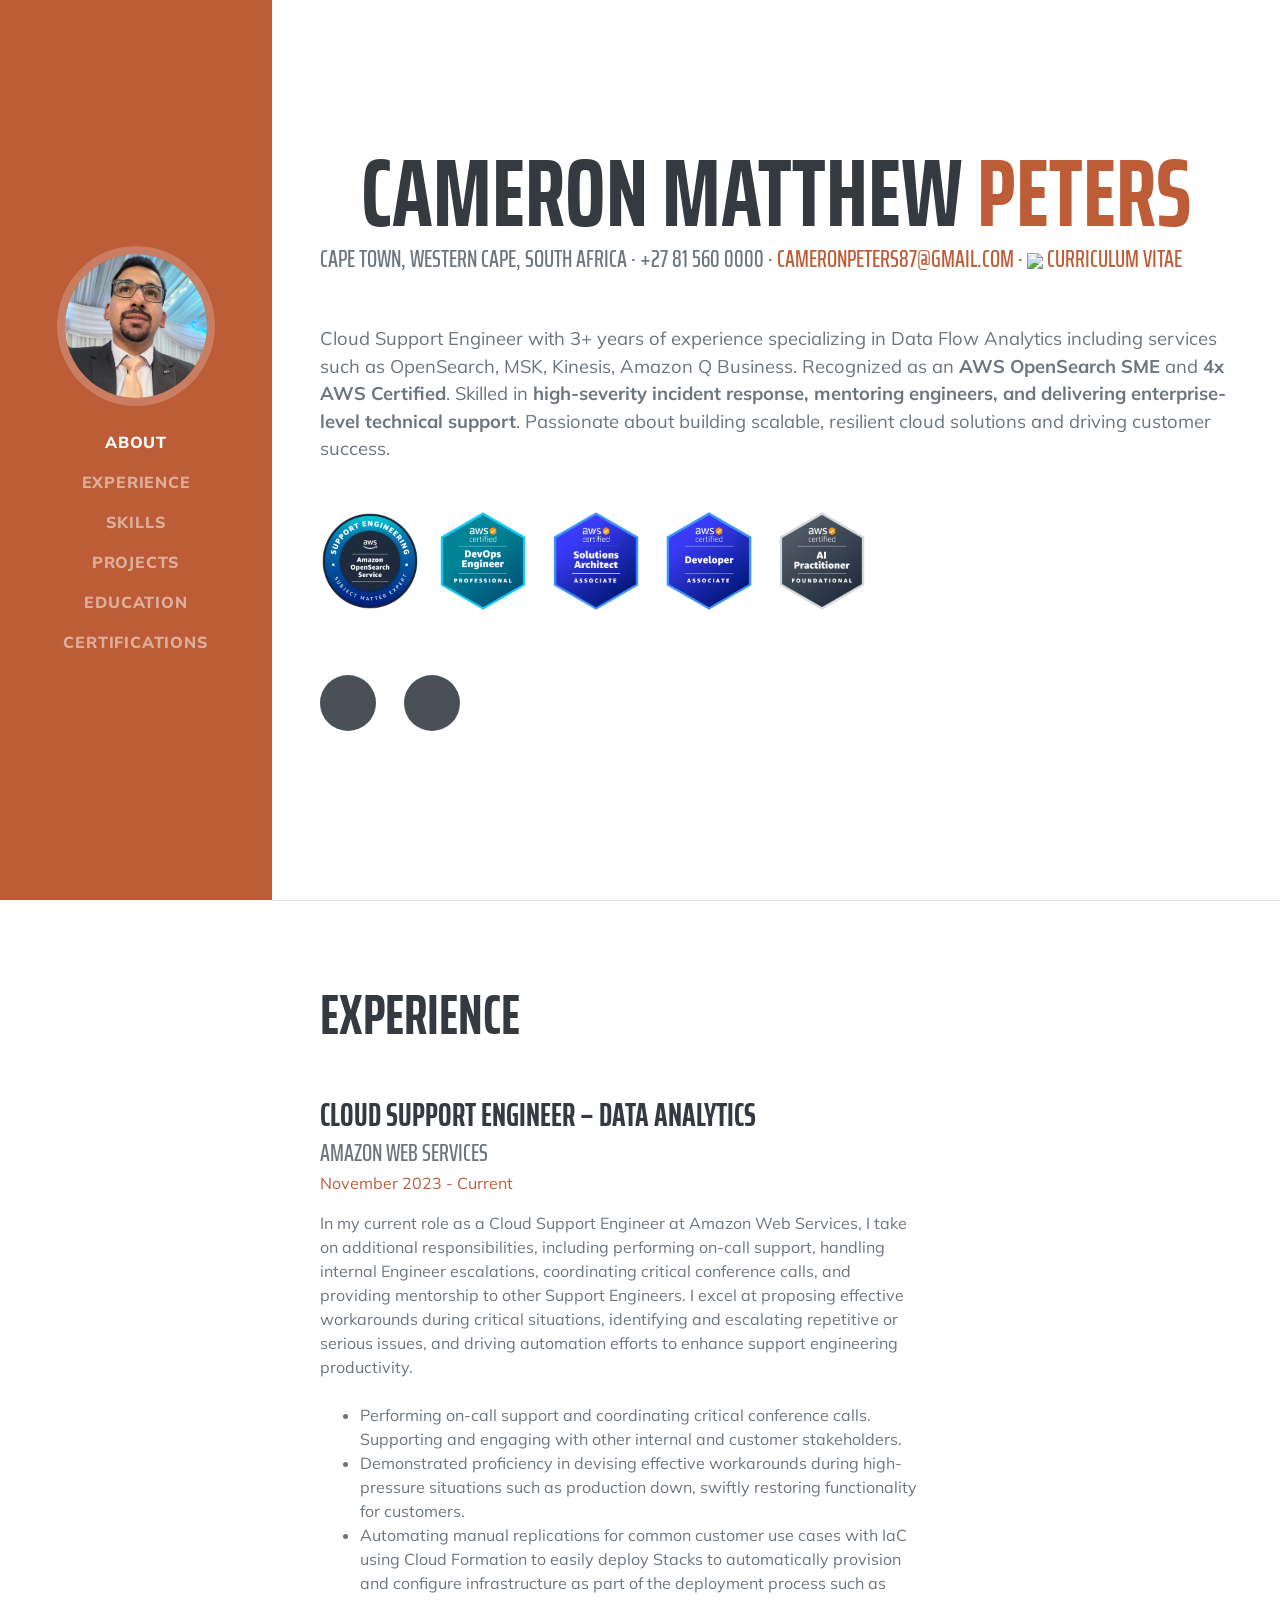
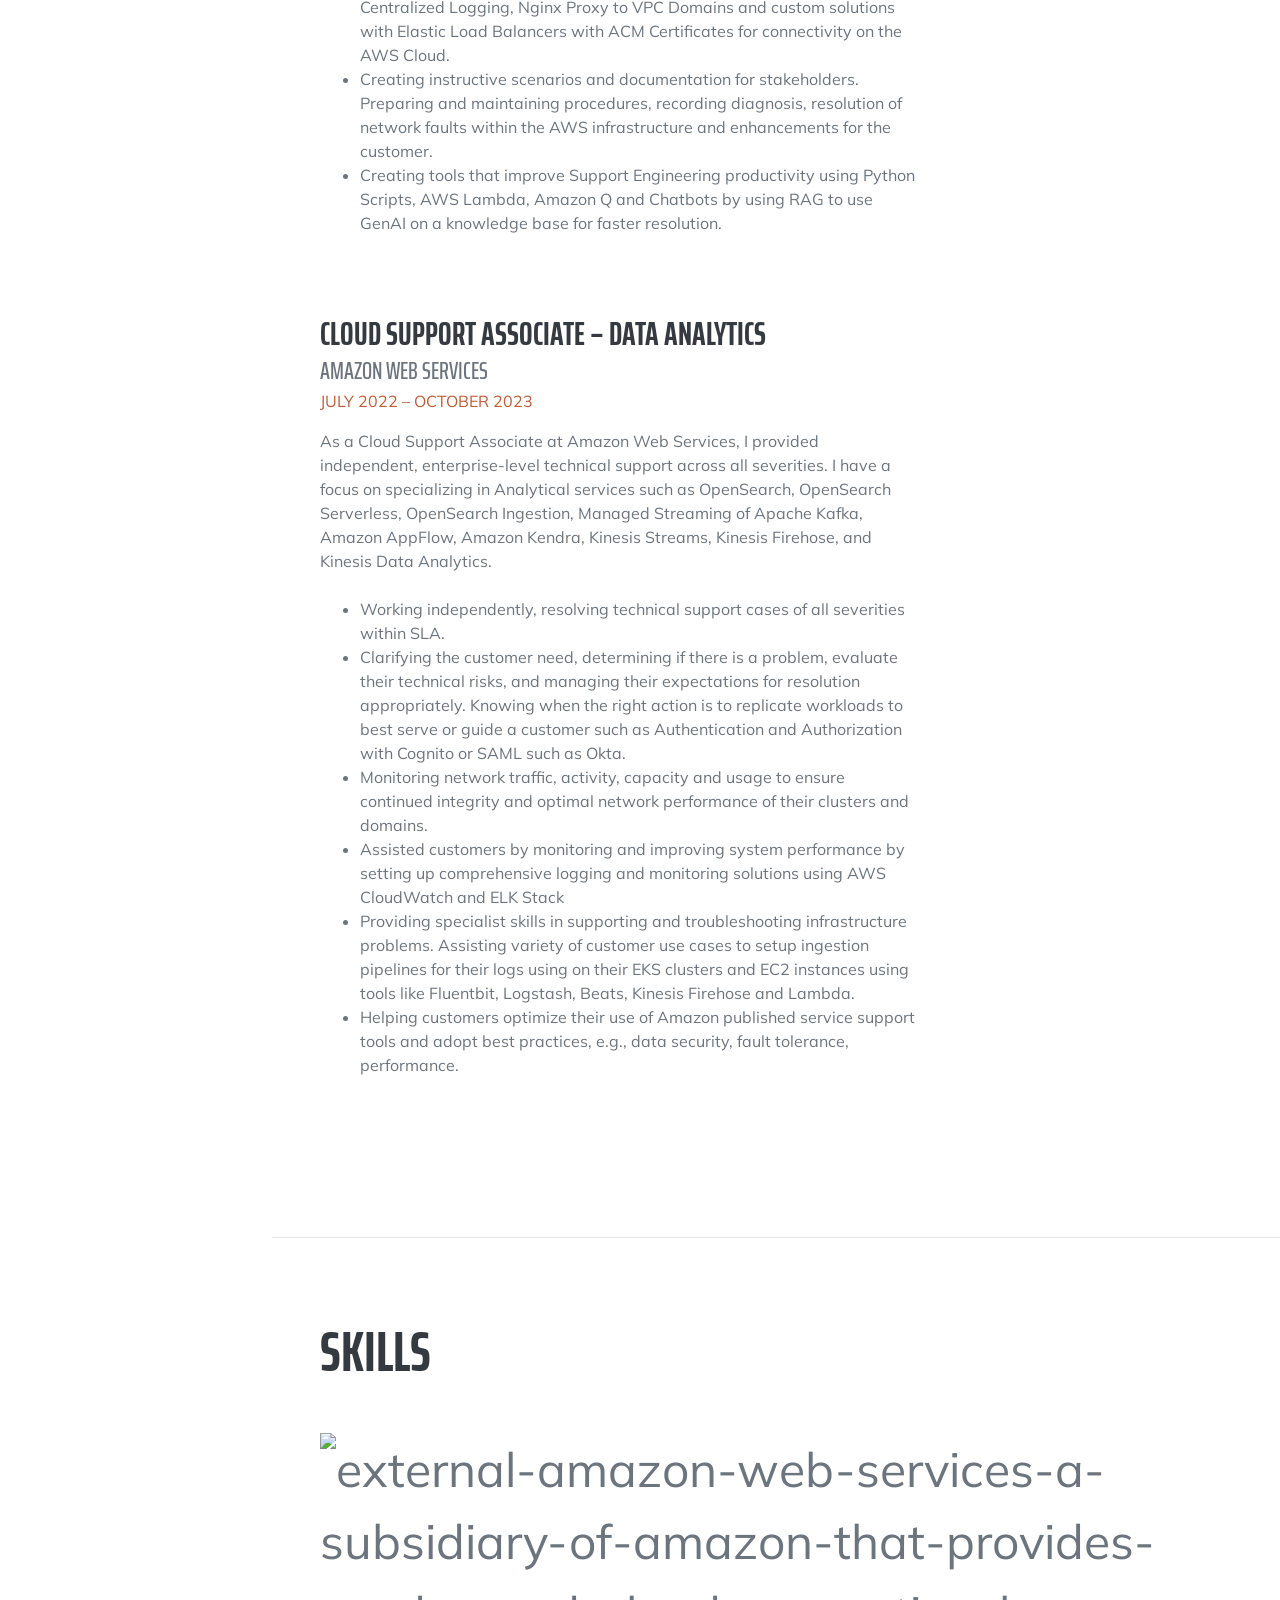
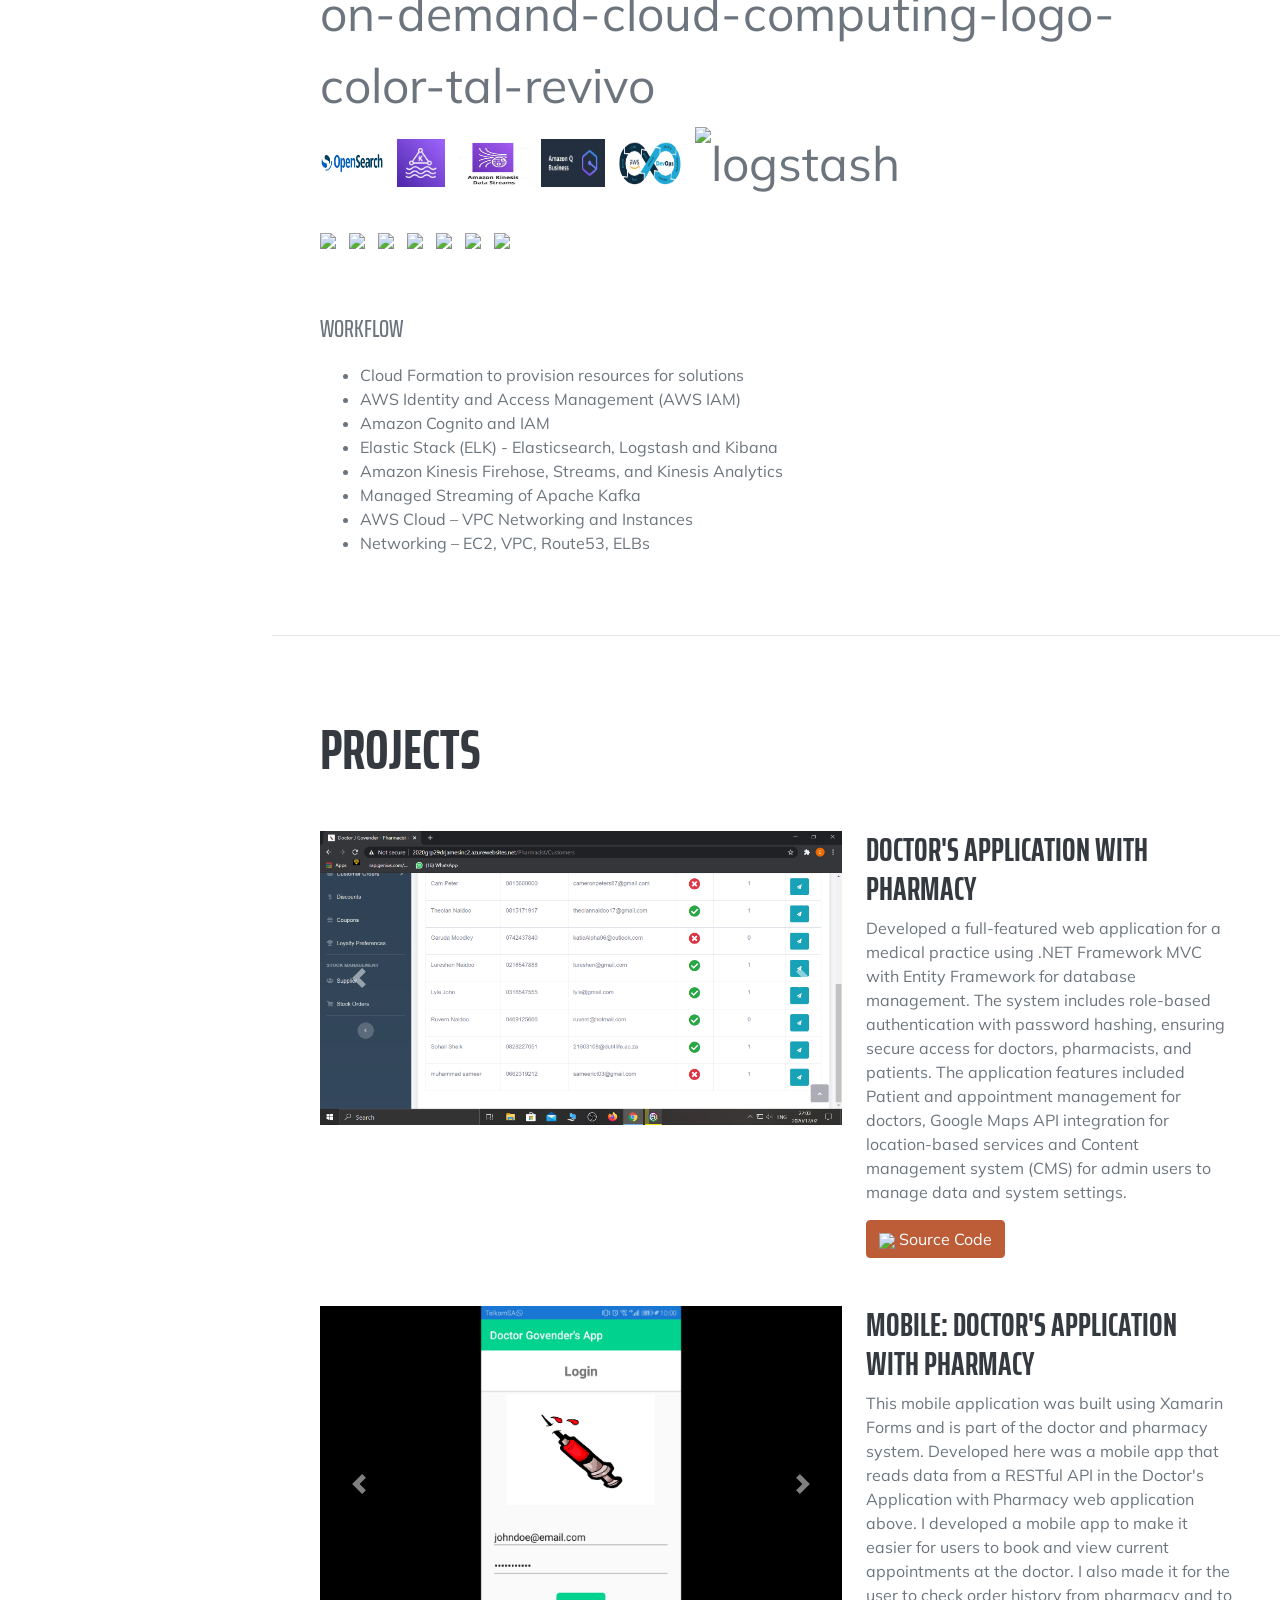
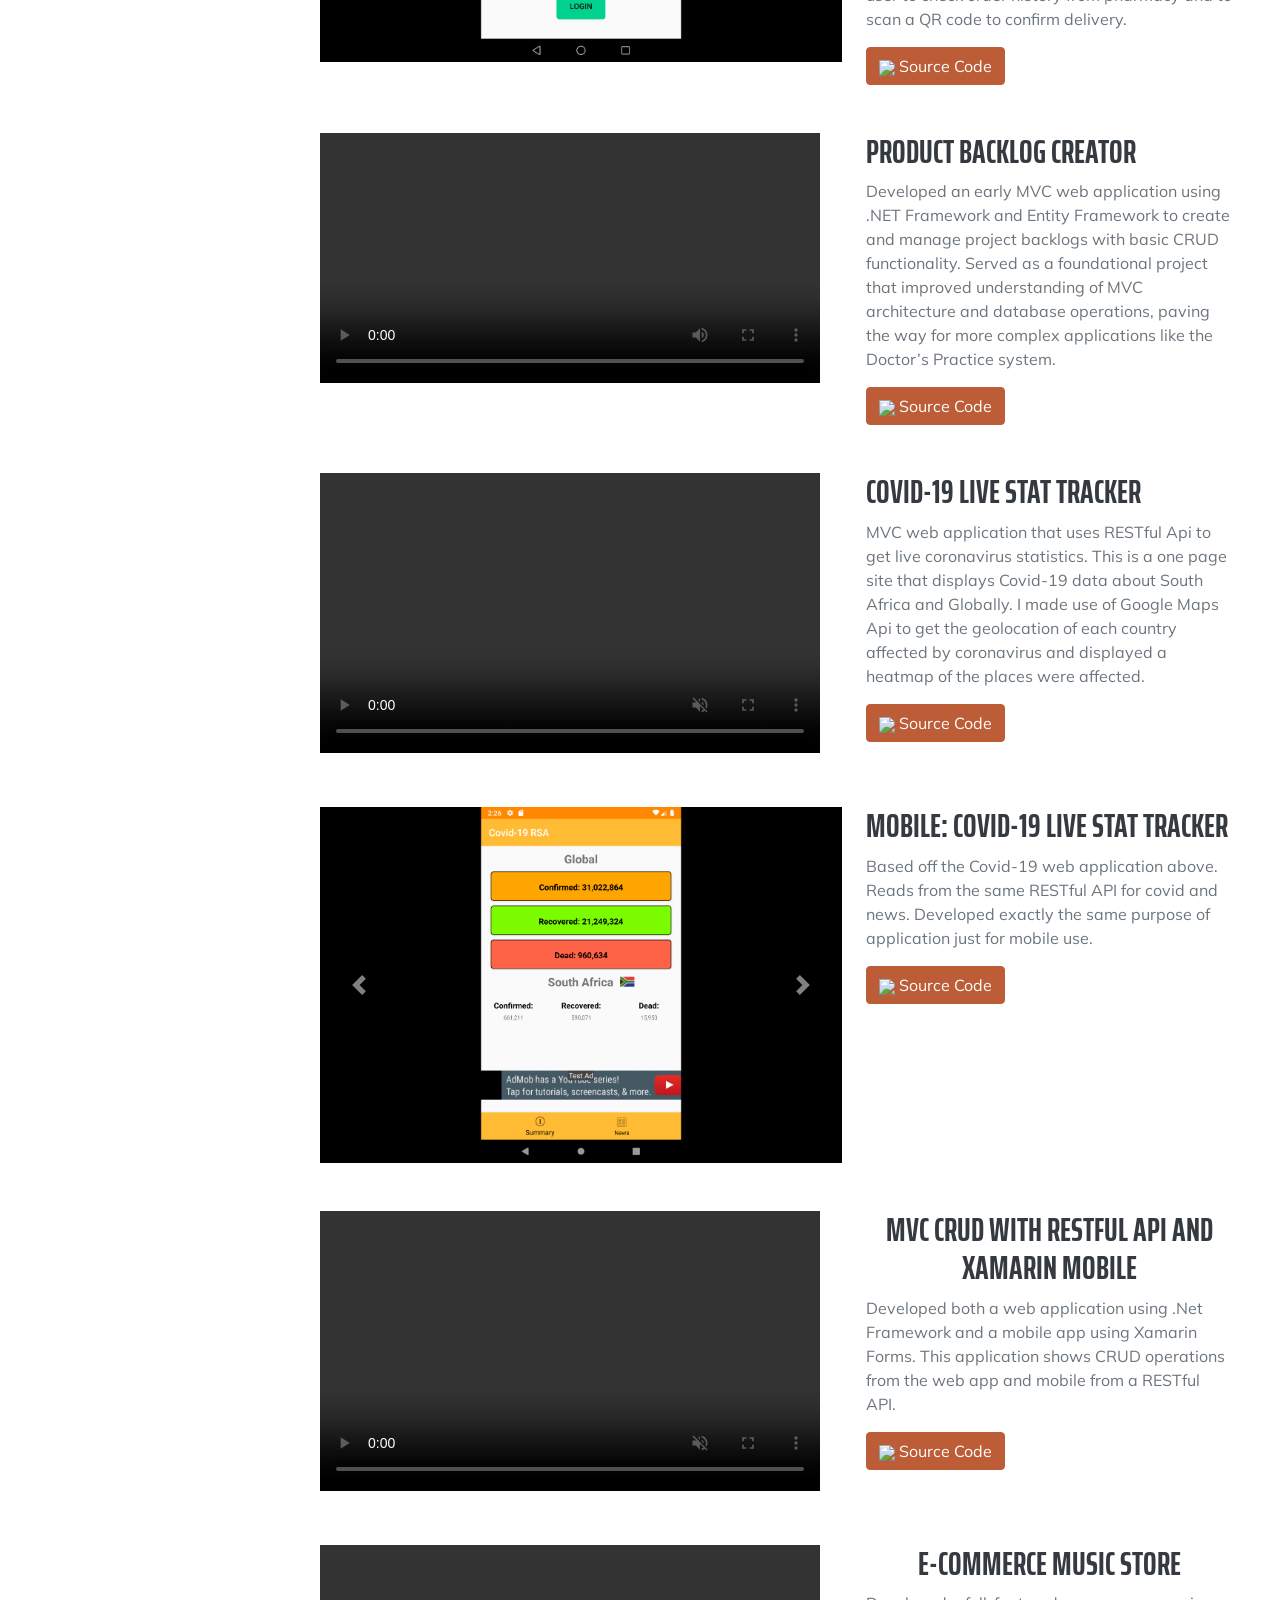
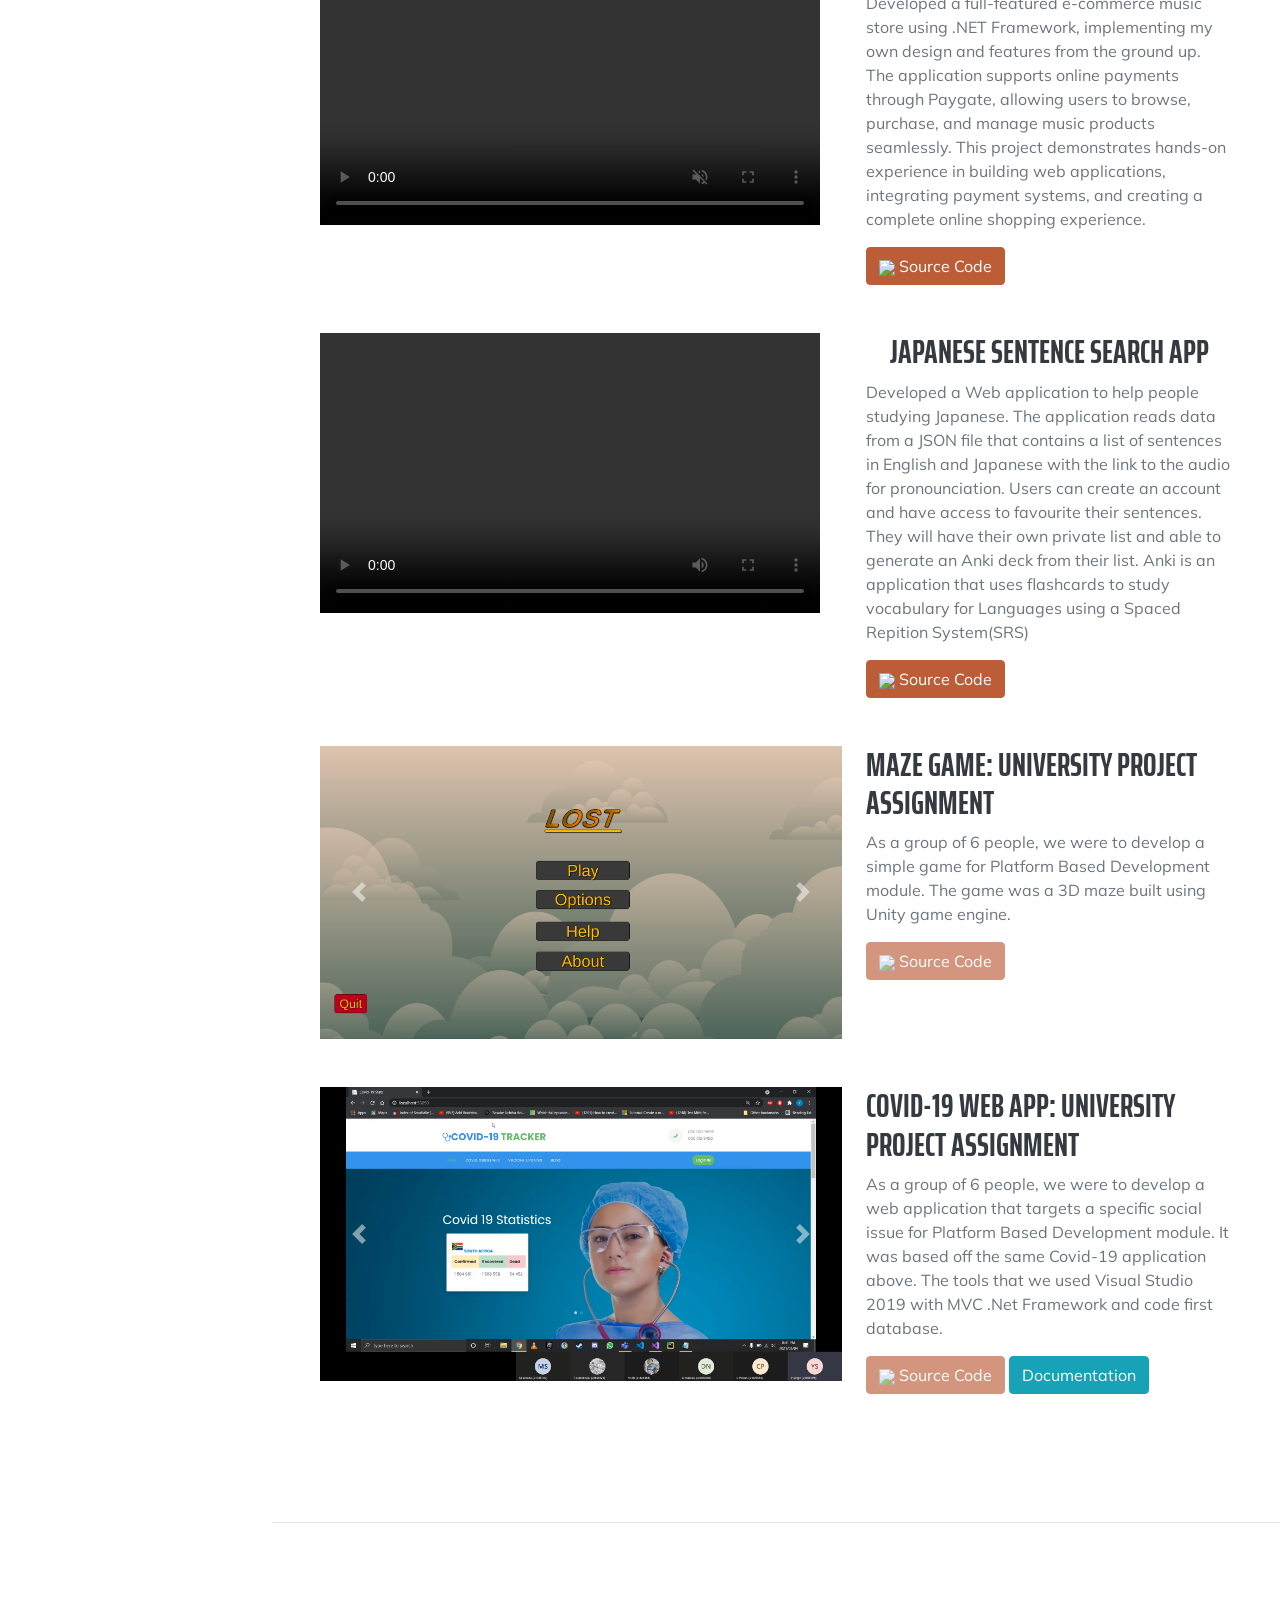
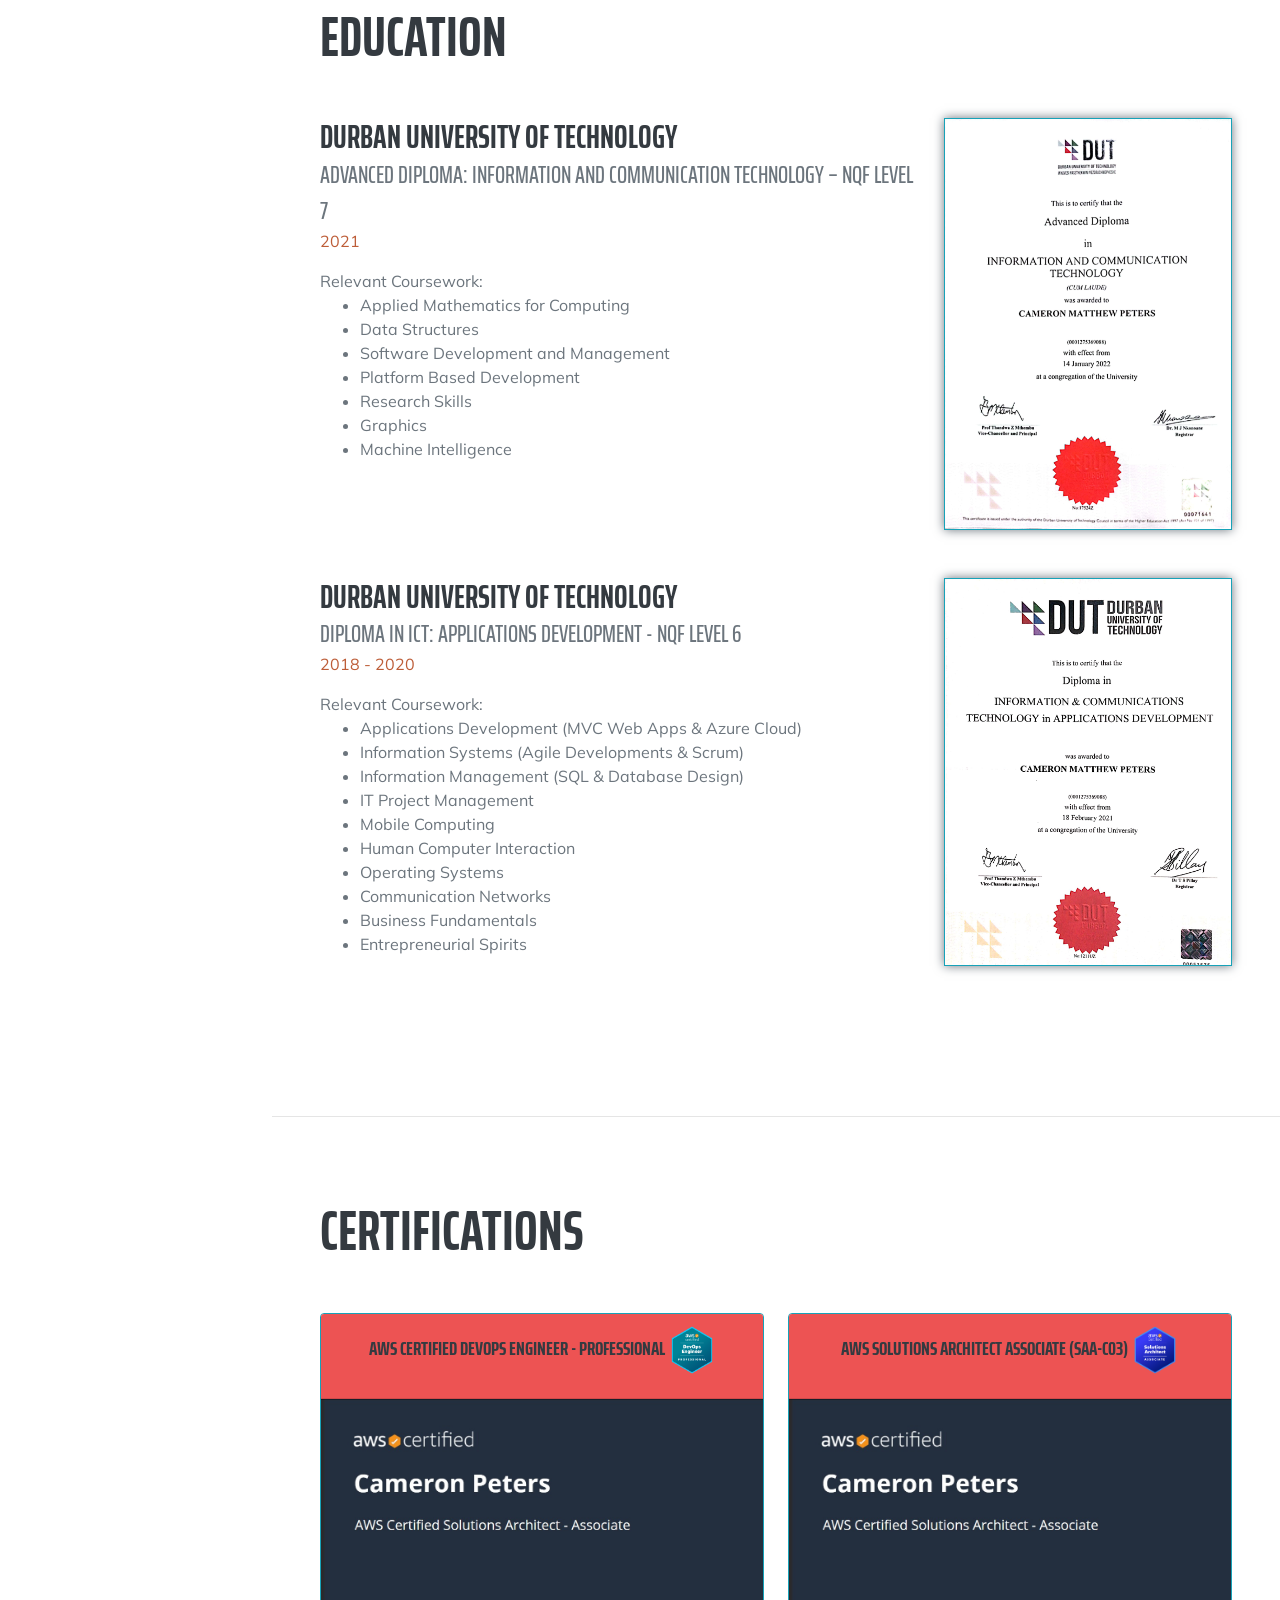
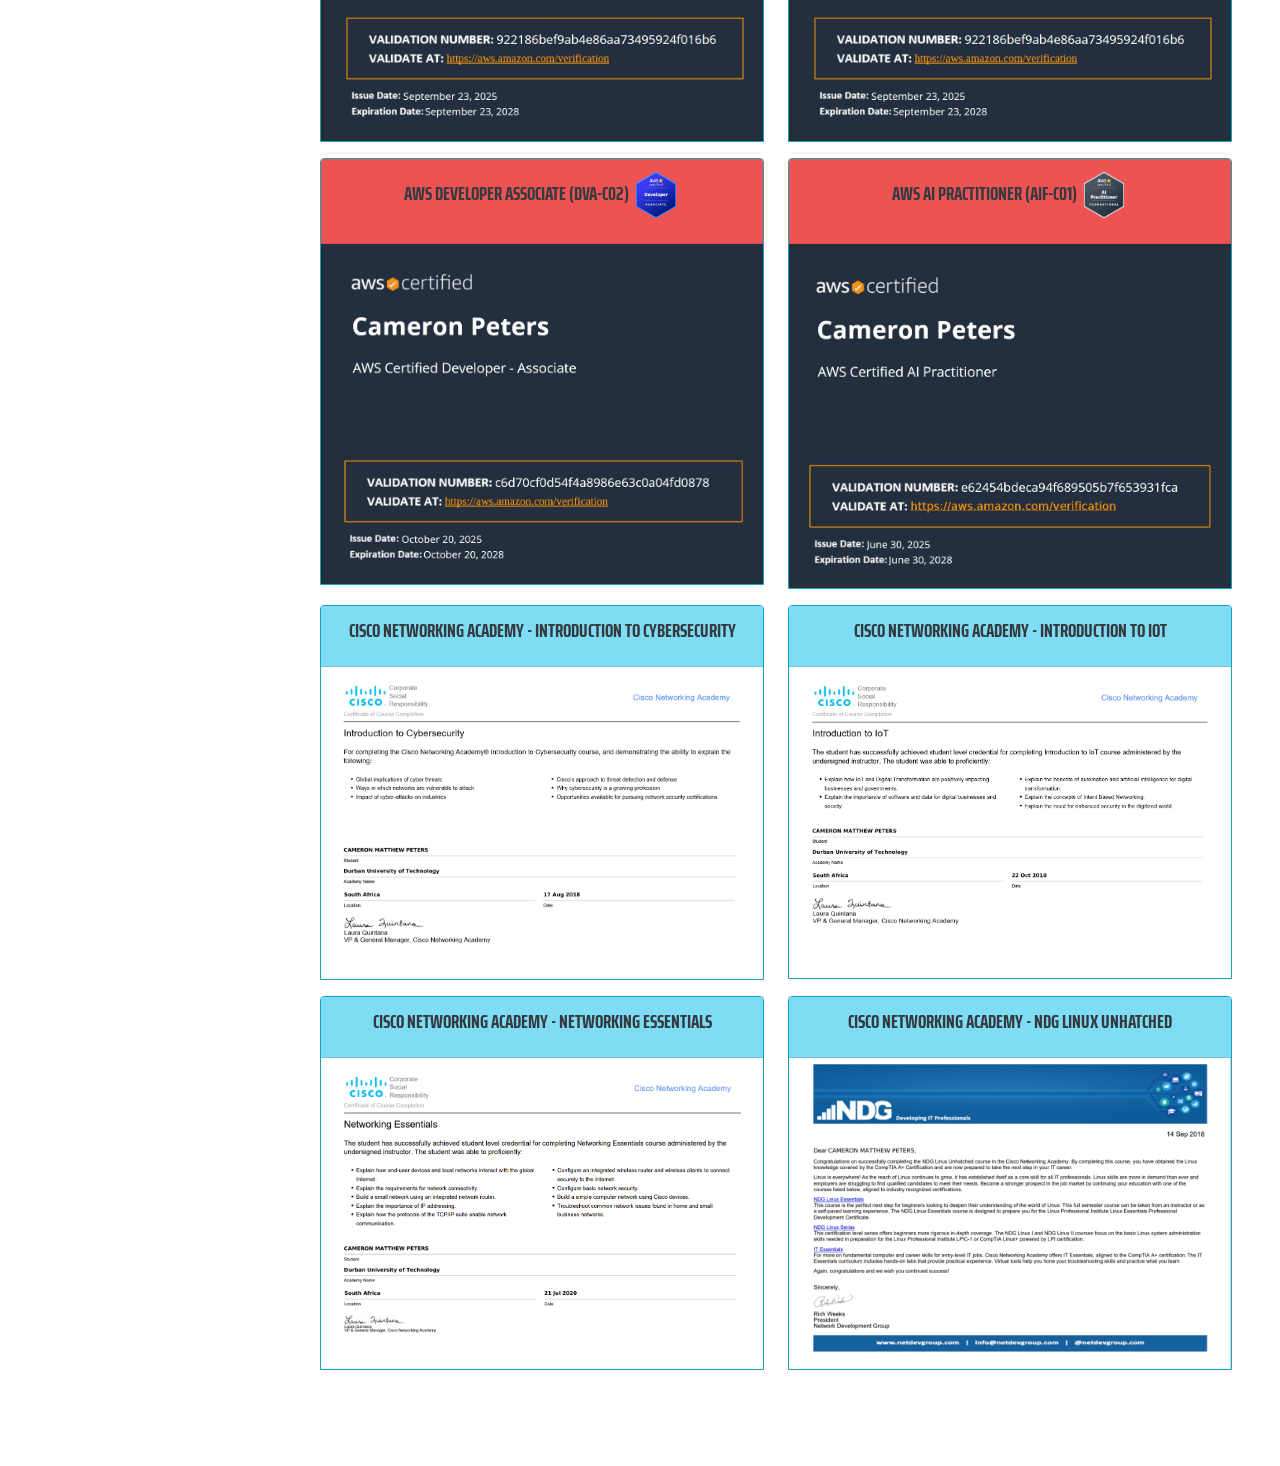
==== commit cc8678ee: "Update index.html" ====
--- a/index.html
+++ b/index.html
@@ -64,7 +64,7 @@
                 <p class="lead mb-5">
 Cloud Support Engineer with 3+ years of experience specializing in Data
 Flow Analytics including services such as OpenSearch, MSK, Kinesis,
-Amazon Q Business. Recognized as an <b>AWS OpenSearch SME</b> and <b>3x
+Amazon Q Business. Recognized as an <b>AWS OpenSearch SME</b> and <b>4x
 AWS Certified</b>. Skilled in <b>high-severity incident response, mentoring
 engineers, and delivering enterprise-level technical support</b>.
 Passionate about building scalable, resilient cloud solutions and driving
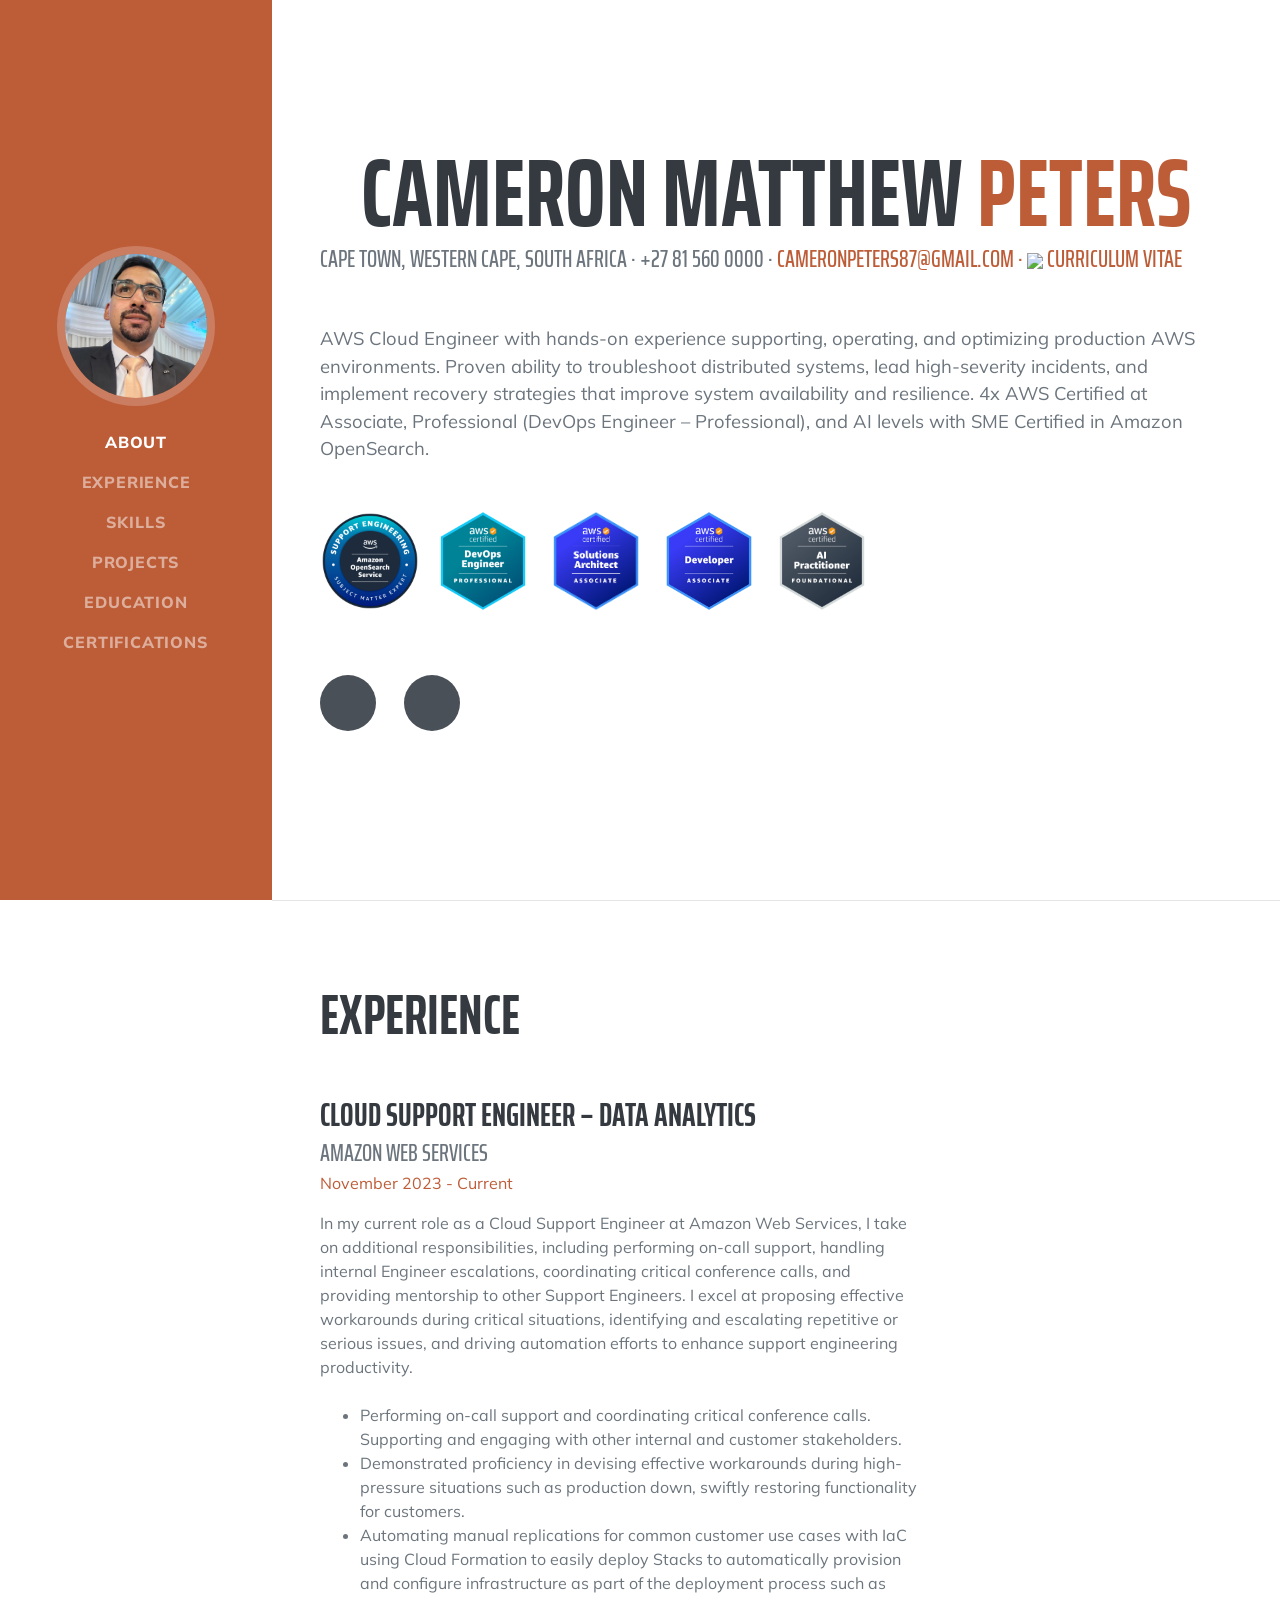
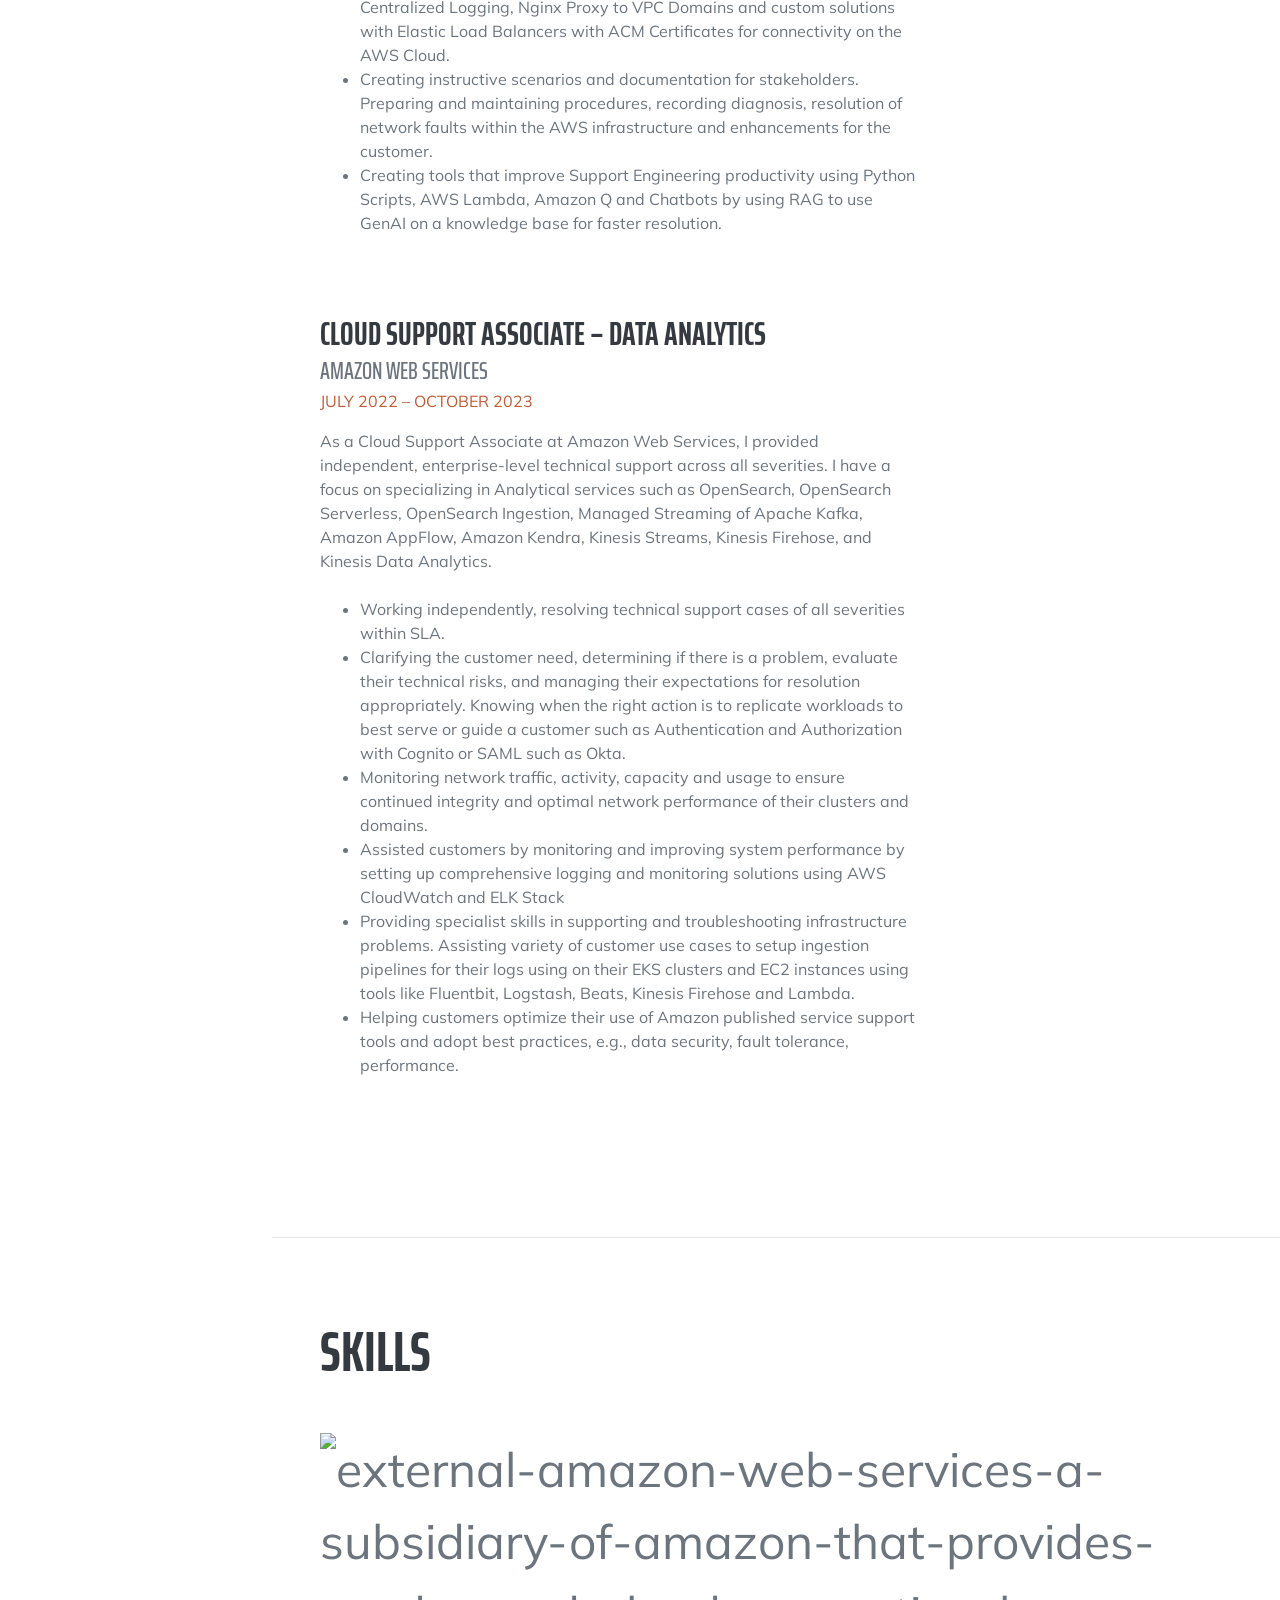
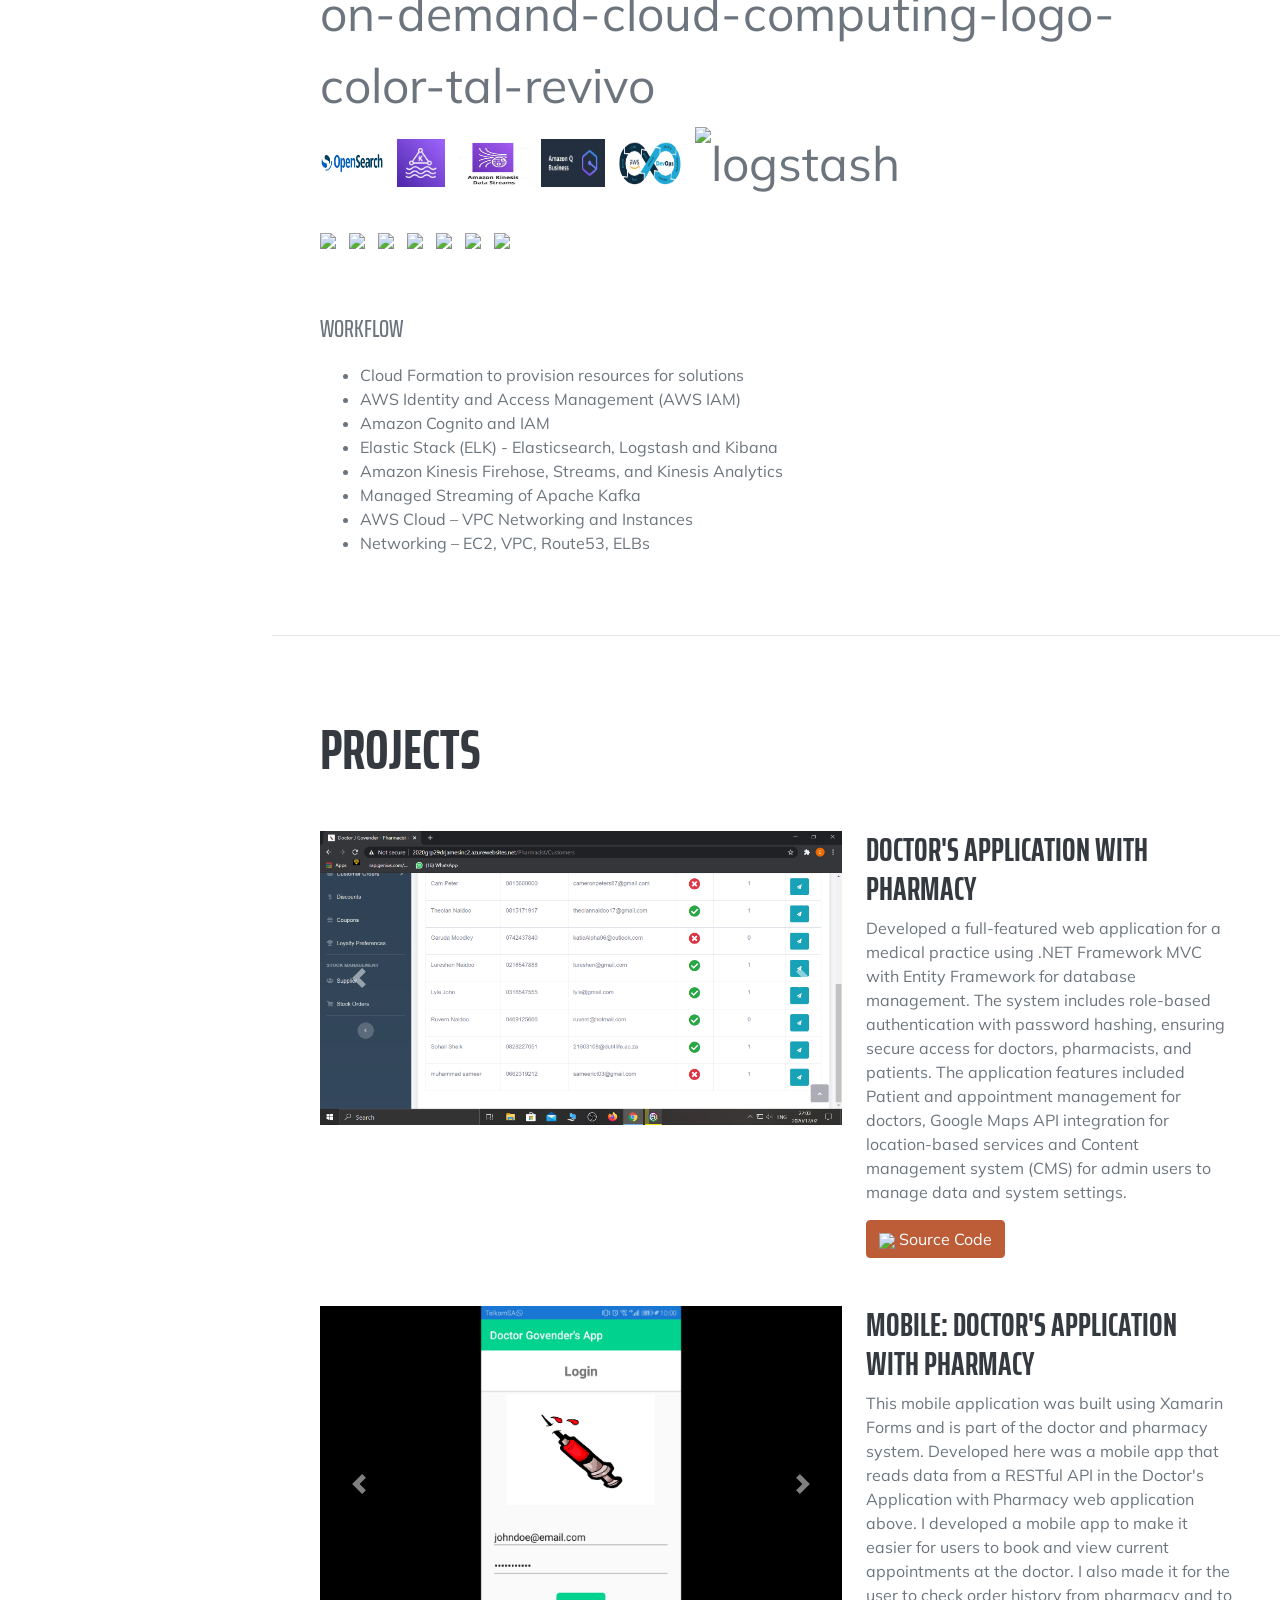
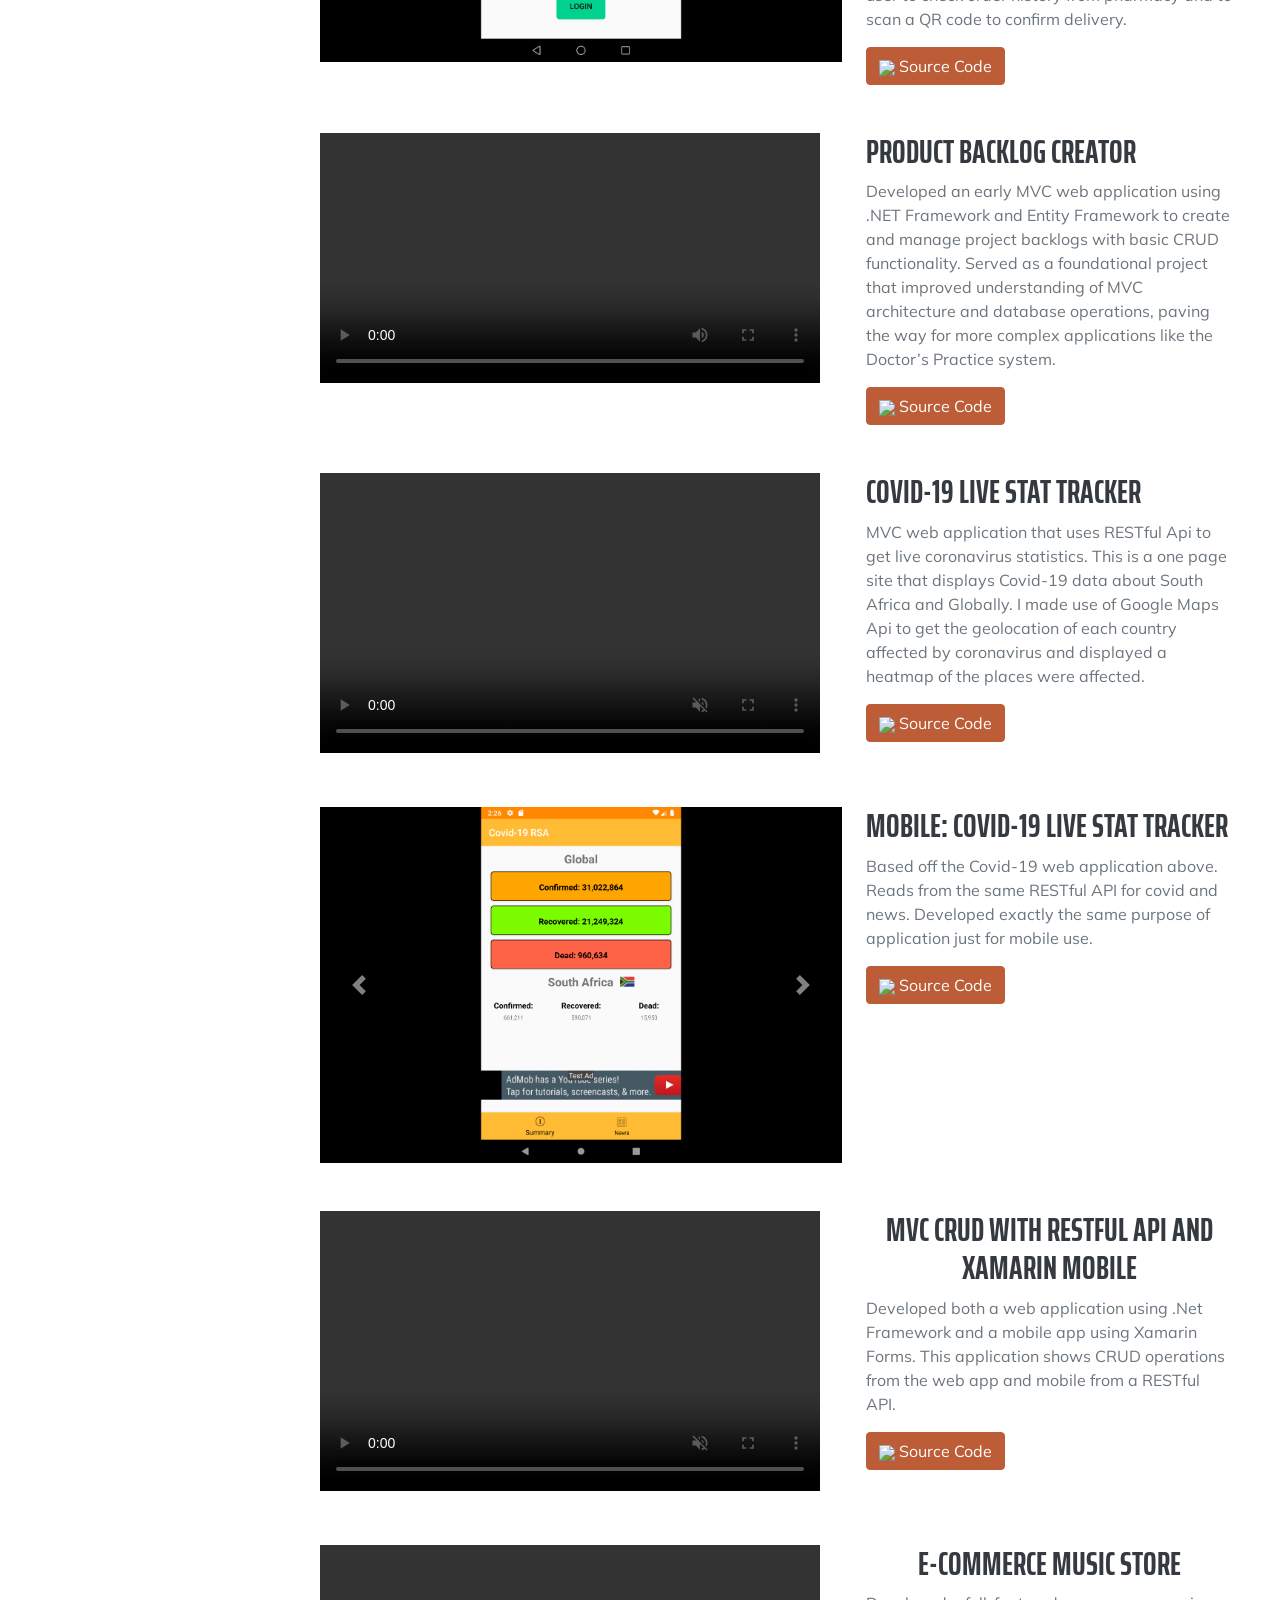
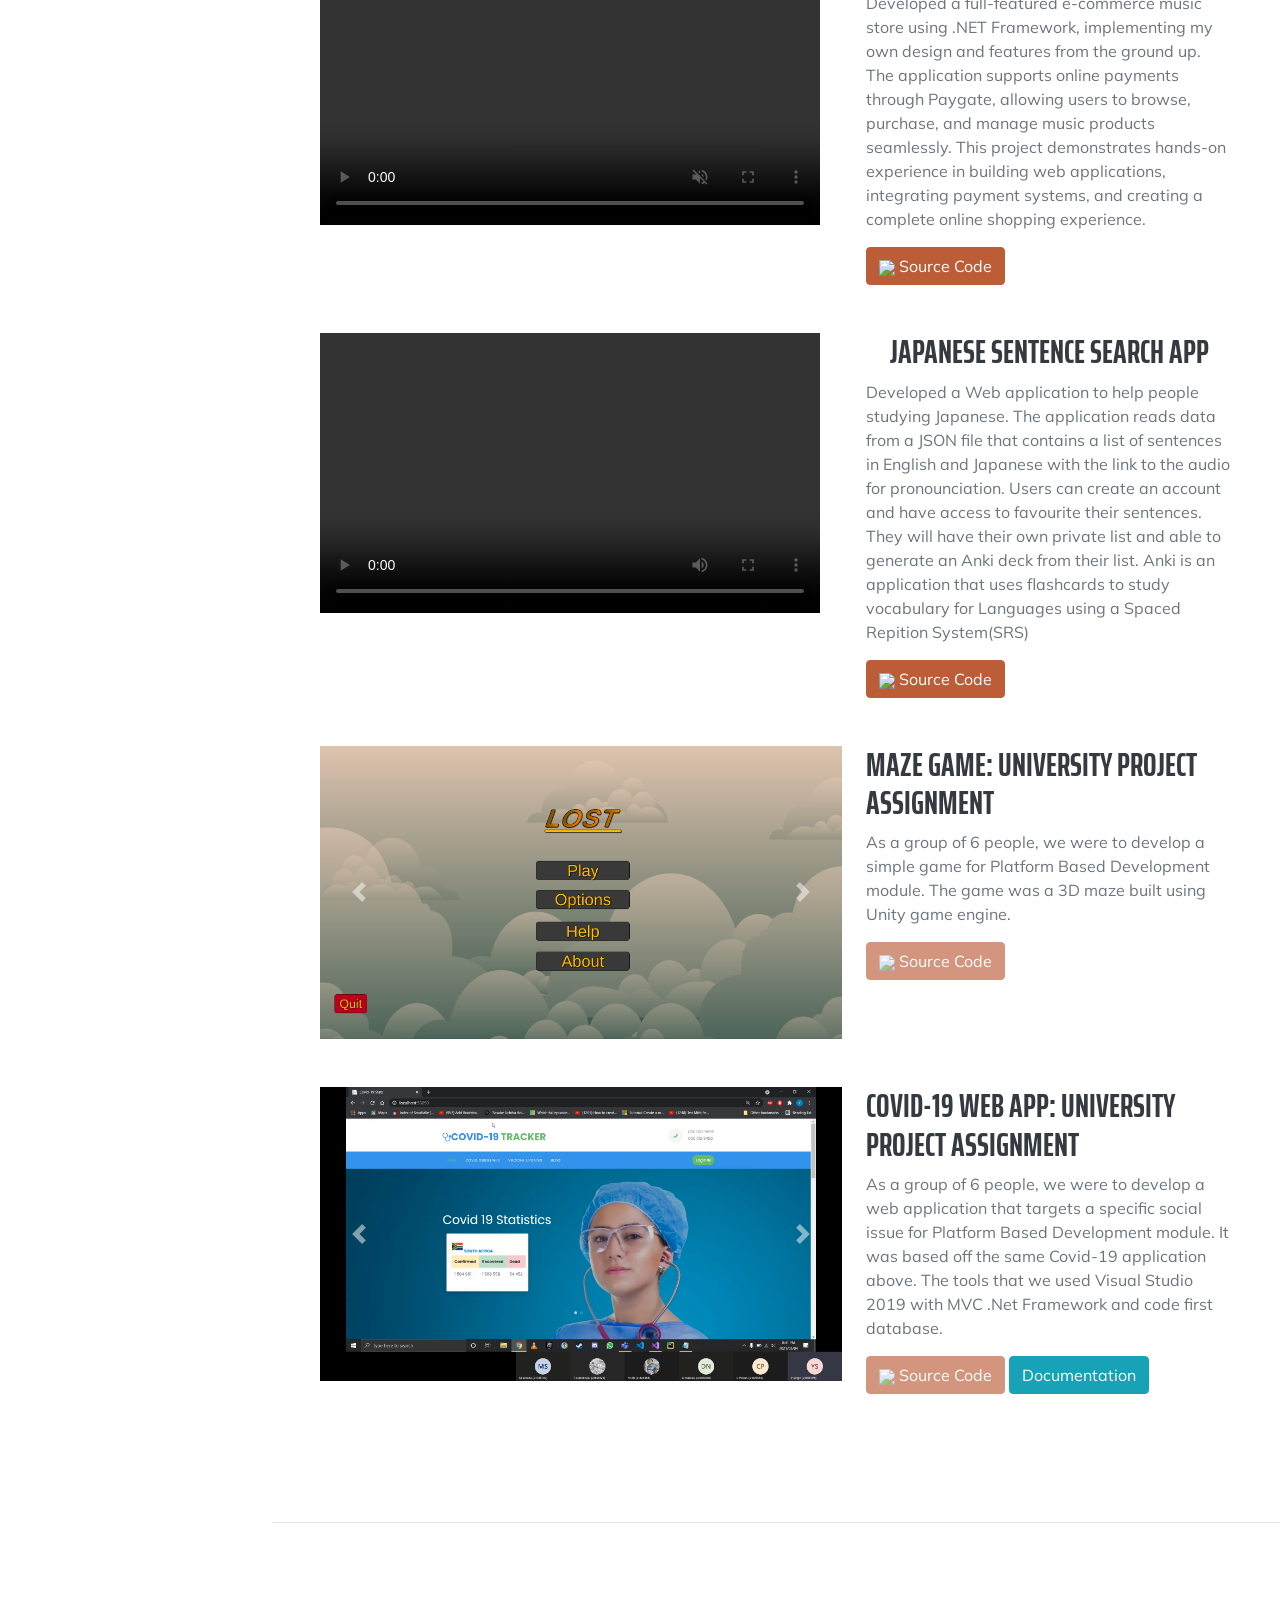
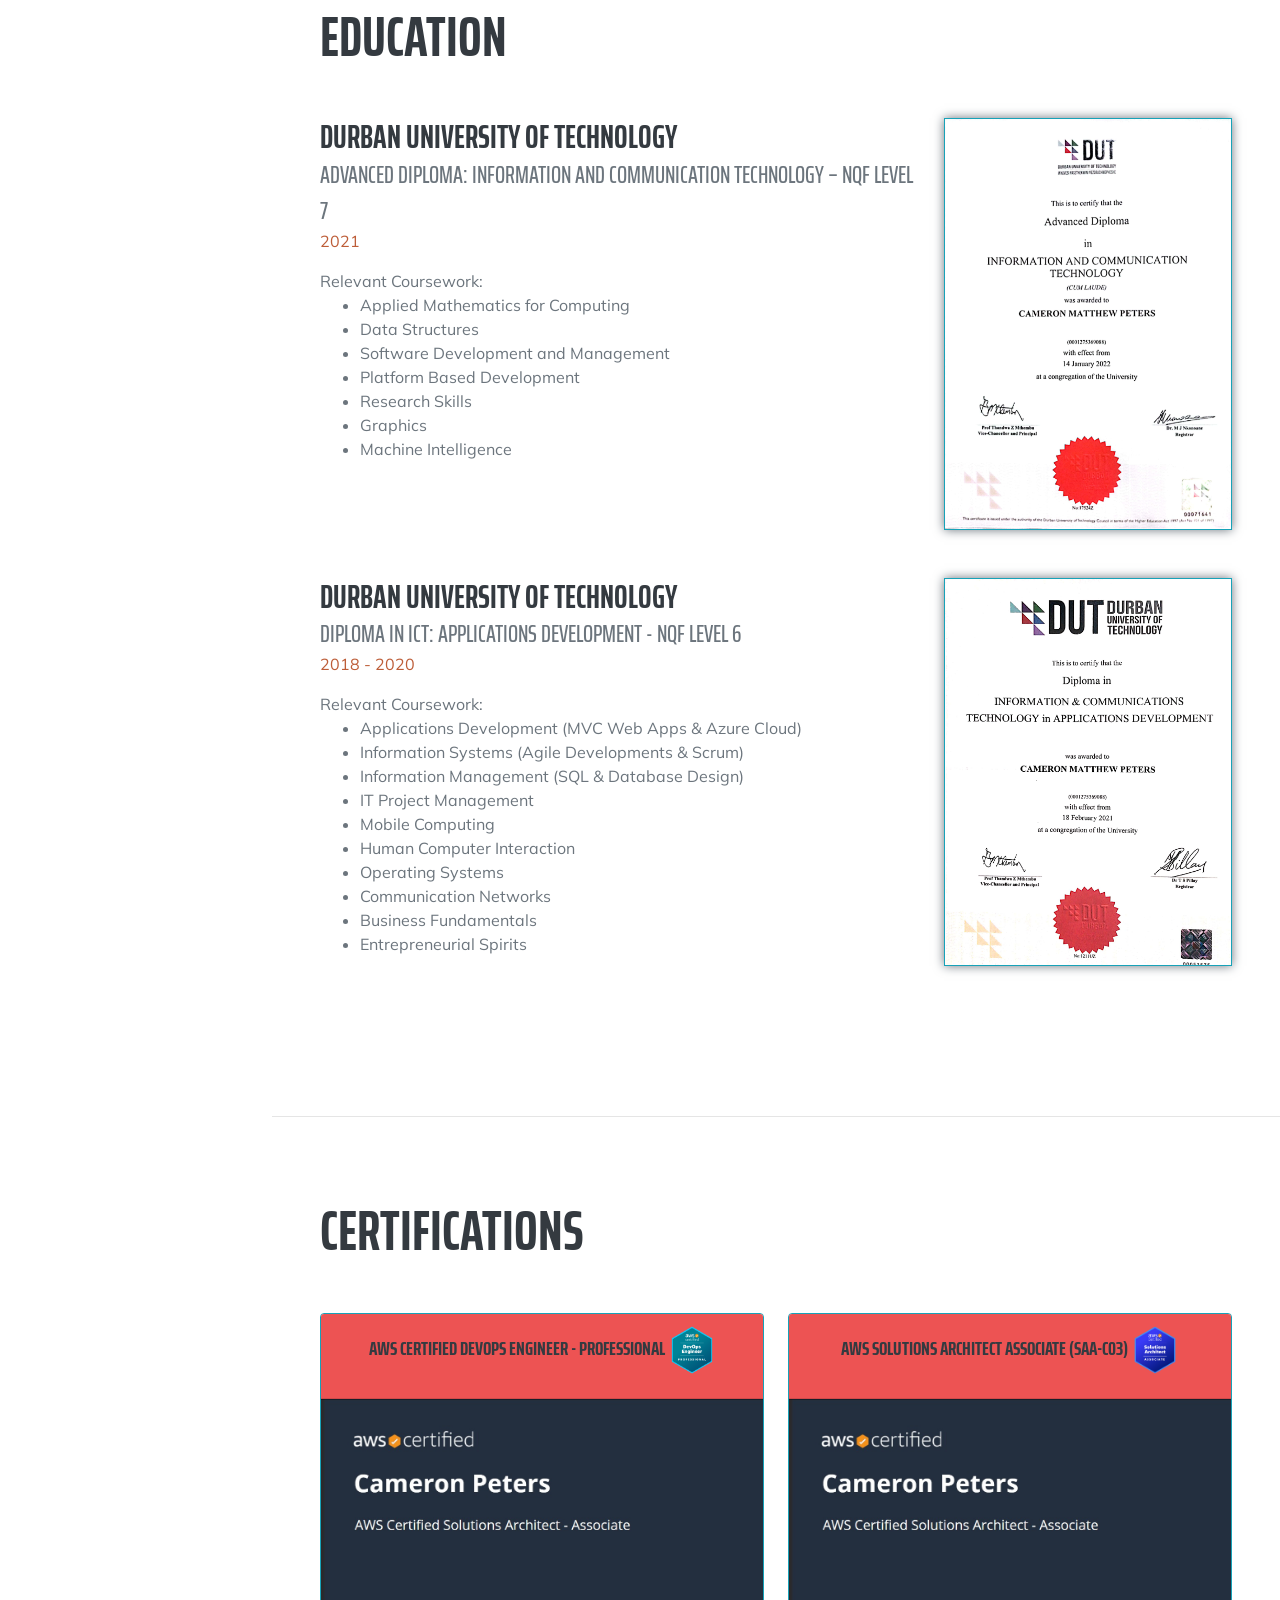
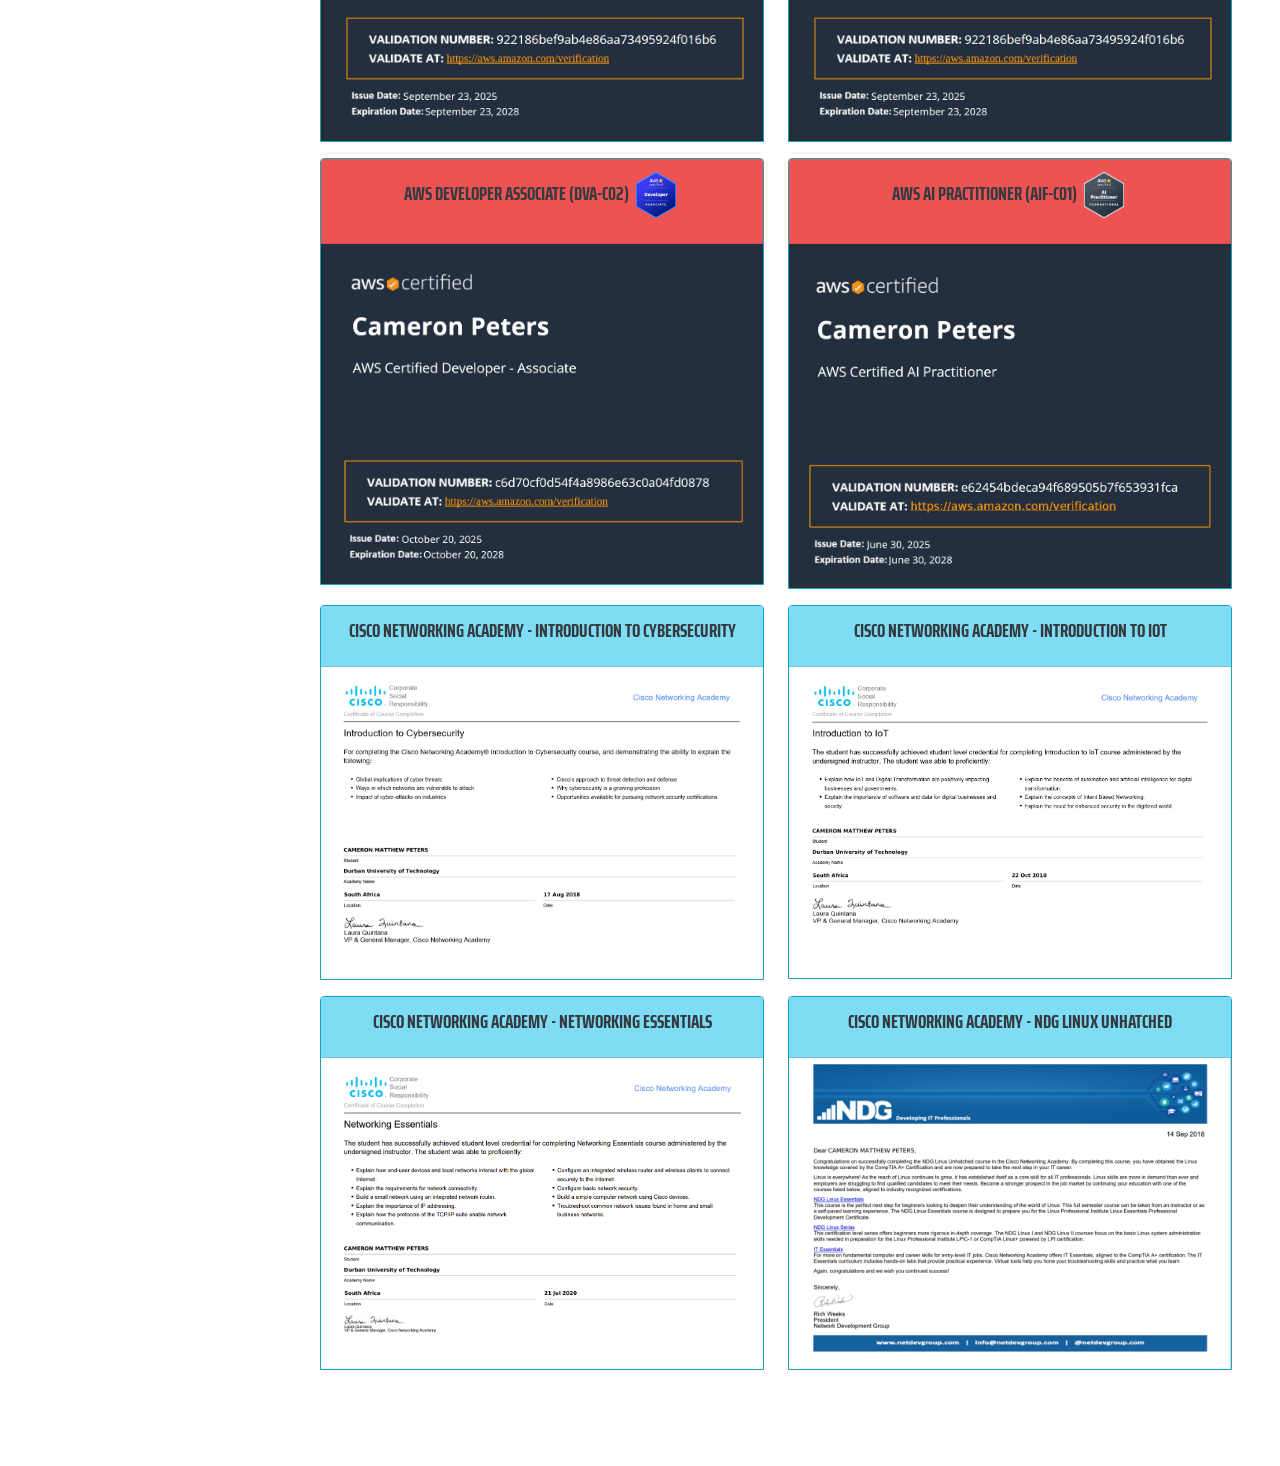
==== commit 0d694d8d: "Update index.html" ====
--- a/index.html
+++ b/index.html
@@ -62,13 +62,7 @@
                     </a>
                 </div>
                 <p class="lead mb-5">
-Cloud Support Engineer with 3+ years of experience specializing in Data
-Flow Analytics including services such as OpenSearch, MSK, Kinesis,
-Amazon Q Business. Recognized as an <b>AWS OpenSearch SME</b> and <b>4x
-AWS Certified</b>. Skilled in <b>high-severity incident response, mentoring
-engineers, and delivering enterprise-level technical support</b>.
-Passionate about building scalable, resilient cloud solutions and driving
-customer success.                </p>
+AWS Cloud Engineer with hands-on experience supporting, operating, and optimizing production AWS environments. Proven ability to troubleshoot distributed systems, lead high-severity incidents, and implement recovery strategies that improve system availability and resilience. 4x AWS Certified at Associate, Professional (DevOps Engineer – Professional), and AI levels with SME Certified in Amazon OpenSearch.</p>
 
                 <ul class="list-inline dev-icons">
                     <img width="100" height="100" src="assets/img/sme.png" />
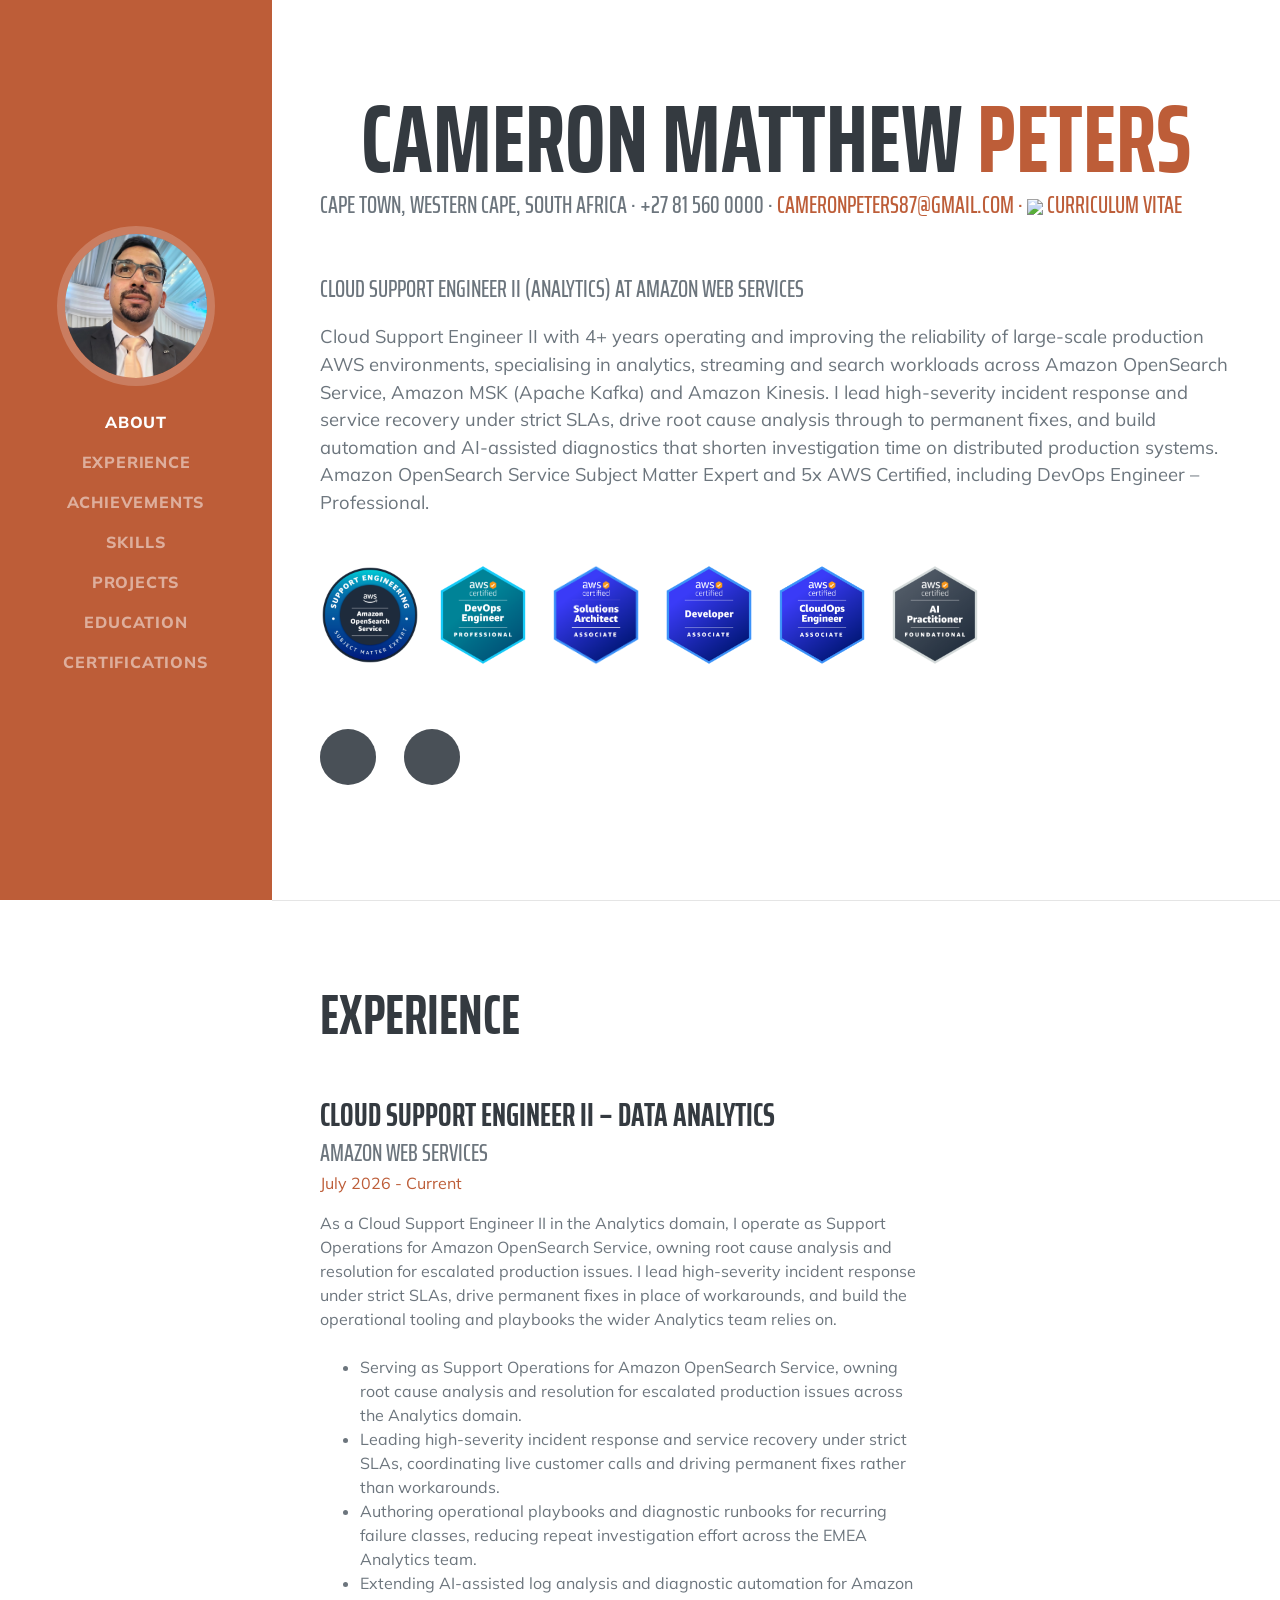
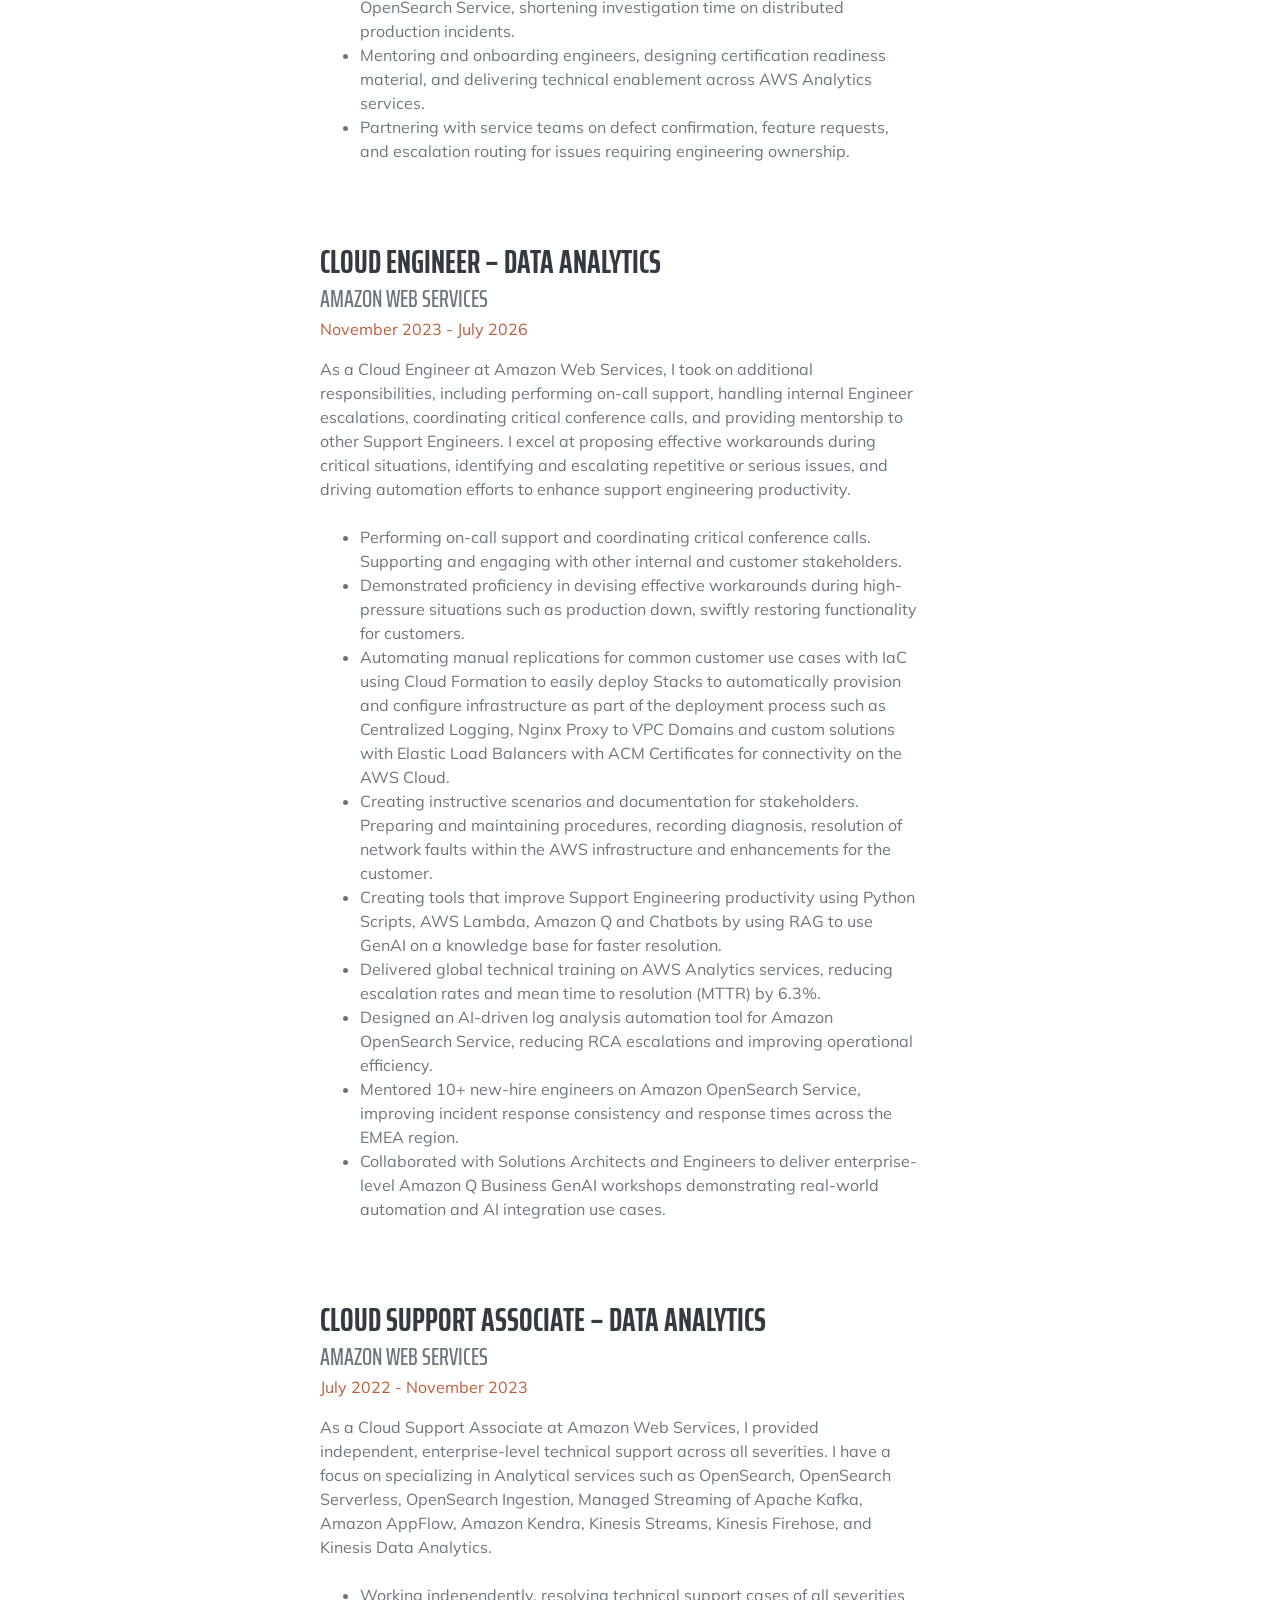
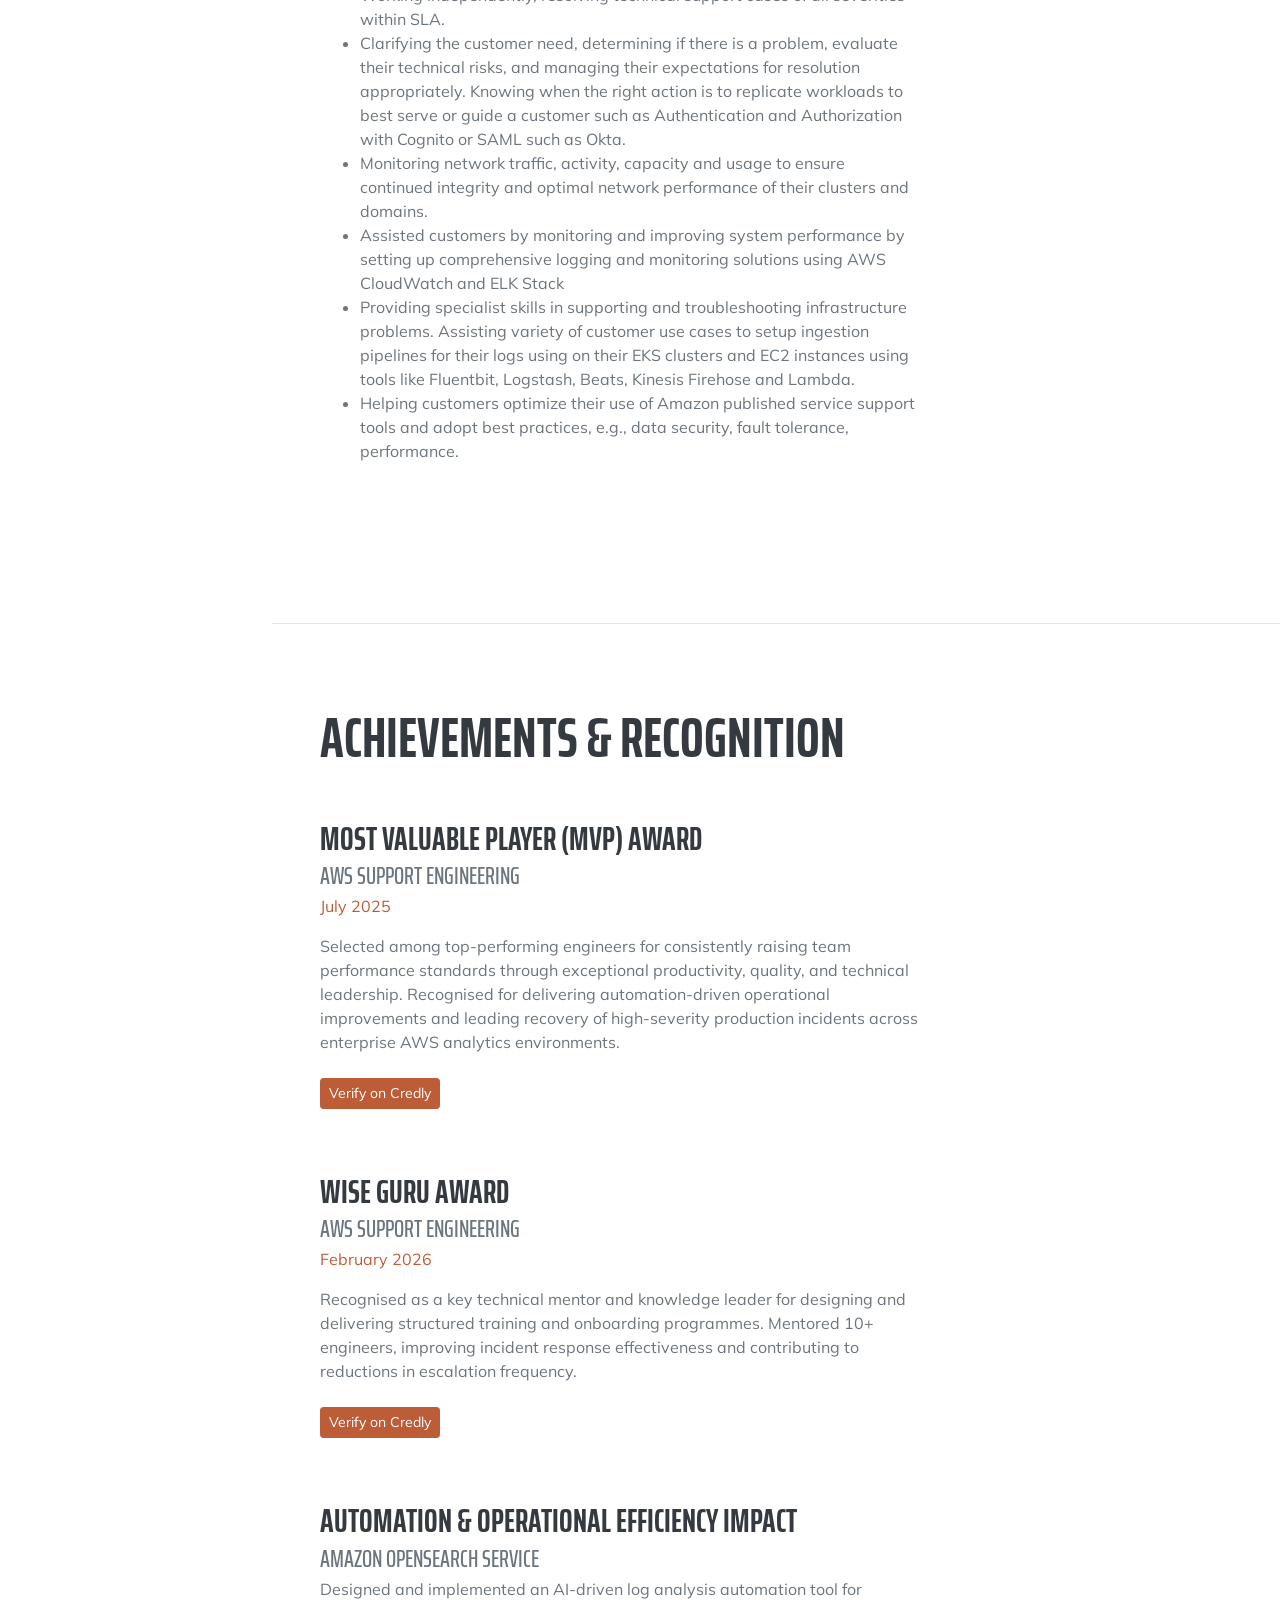
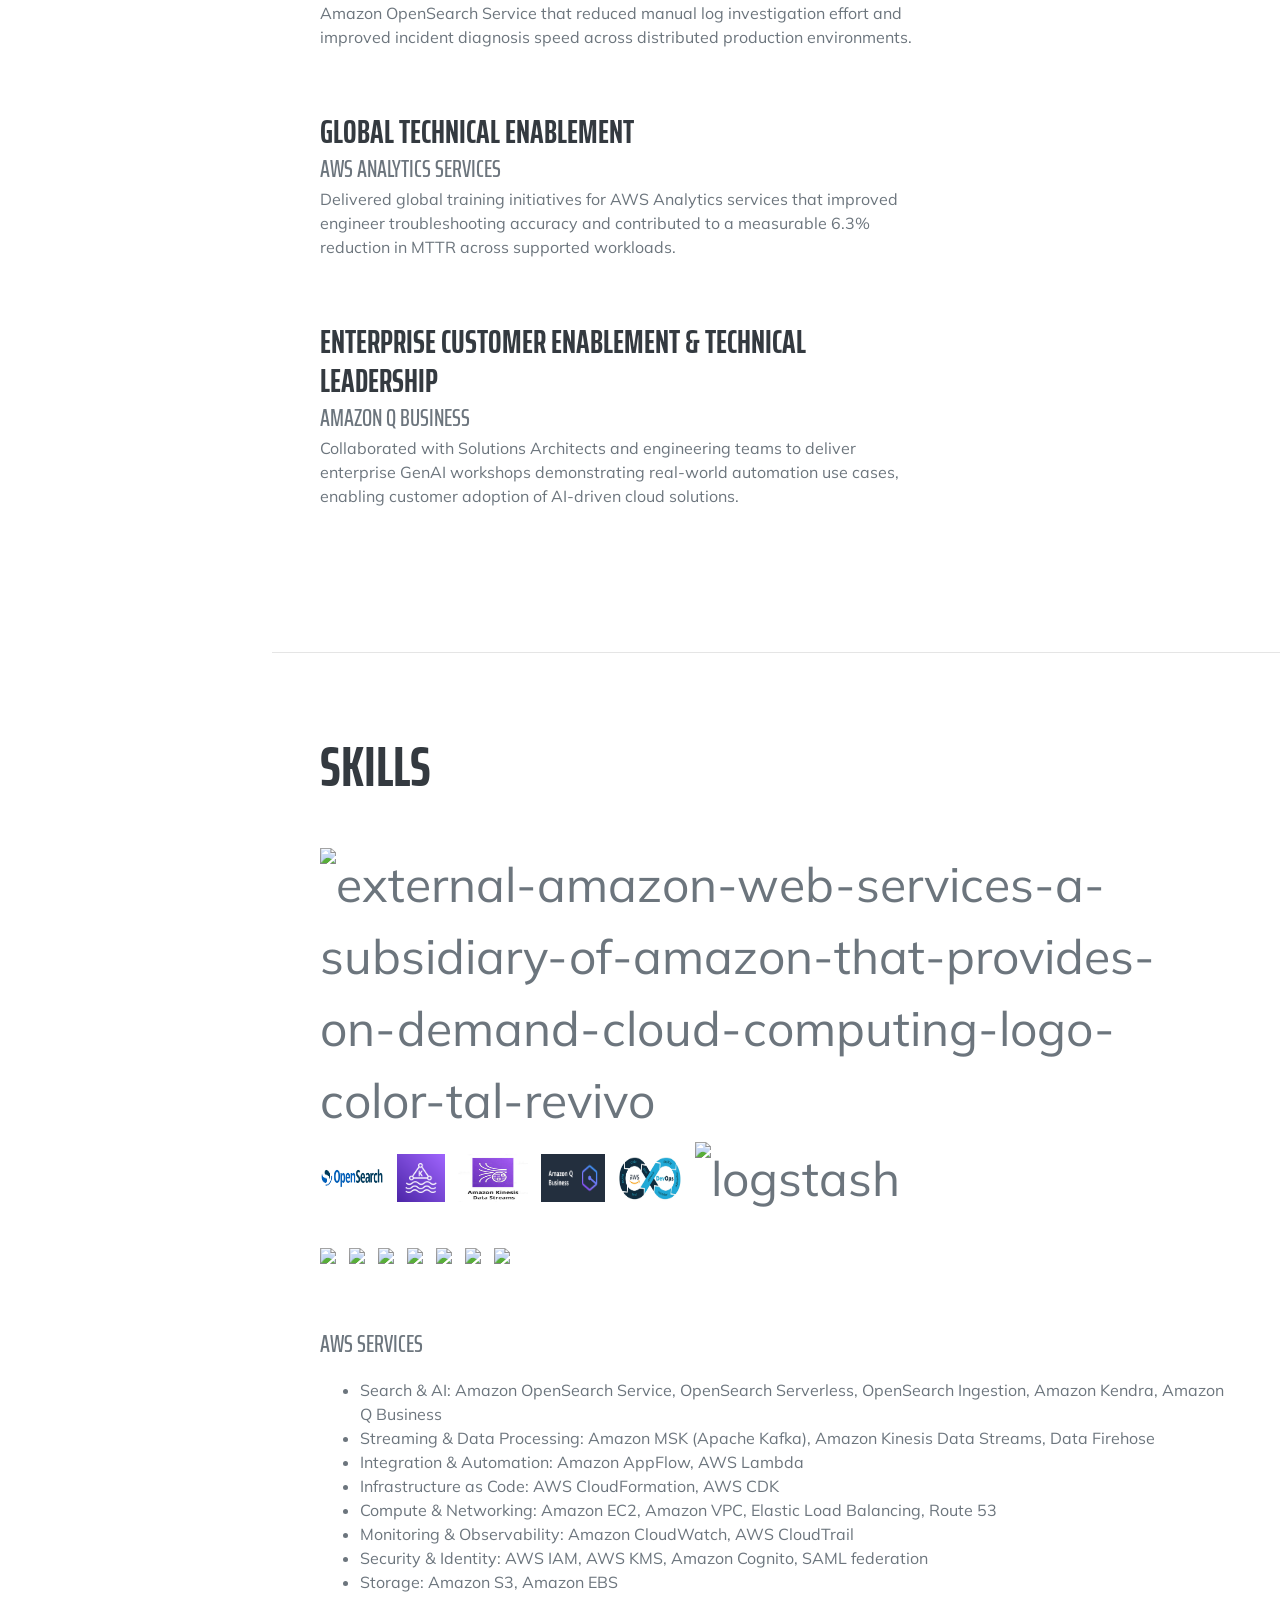
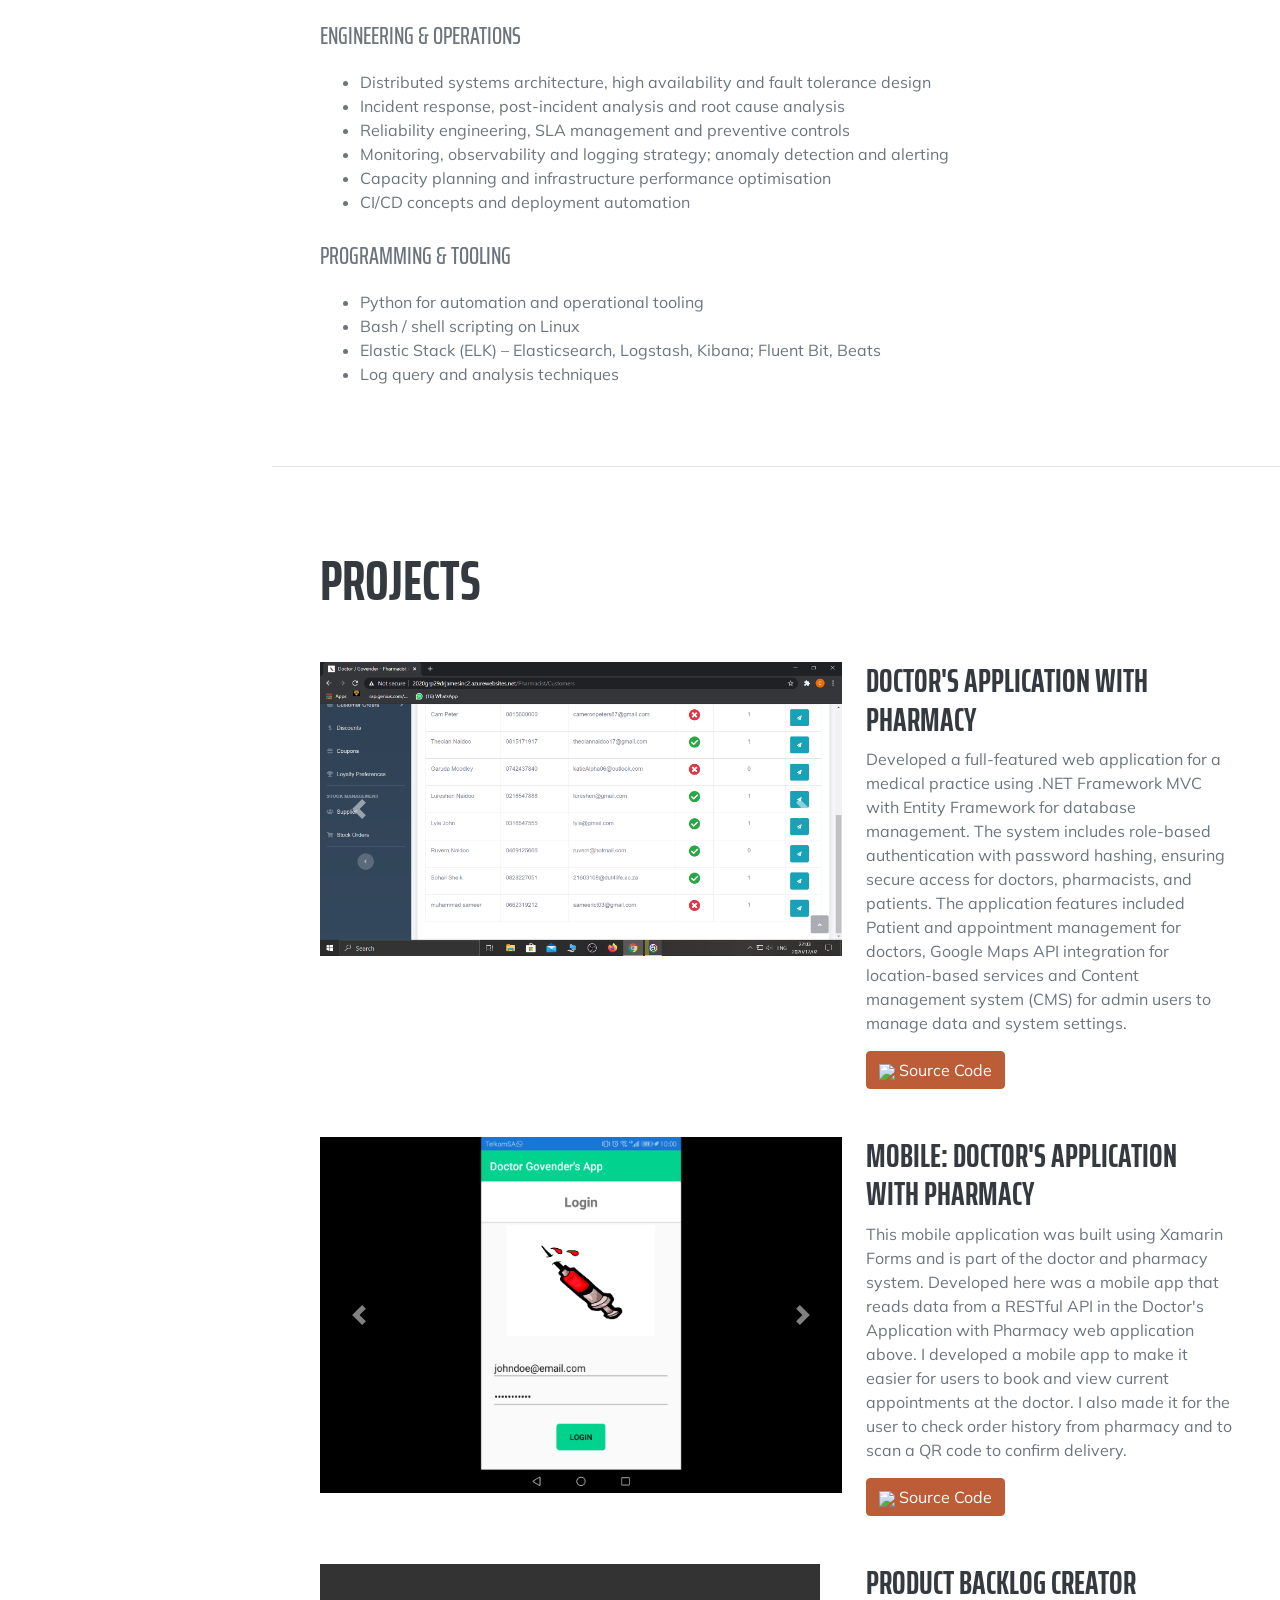
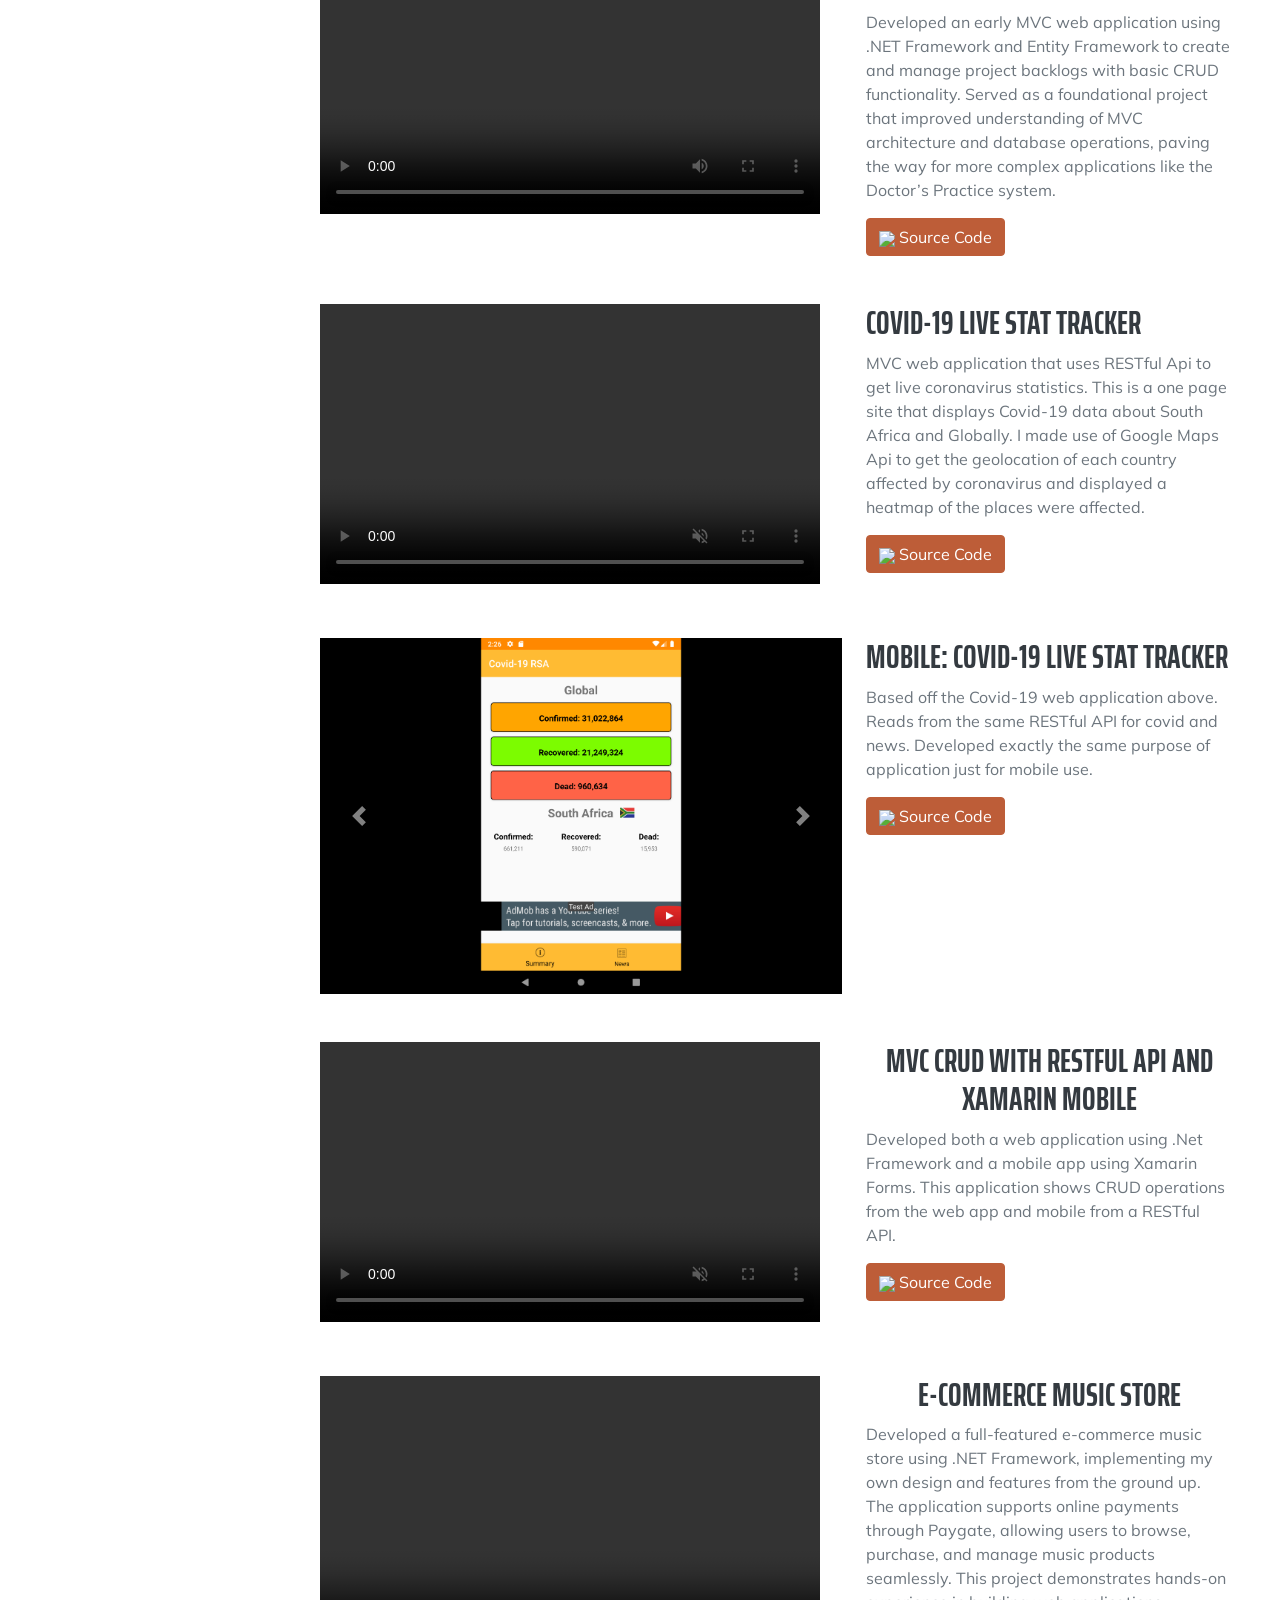
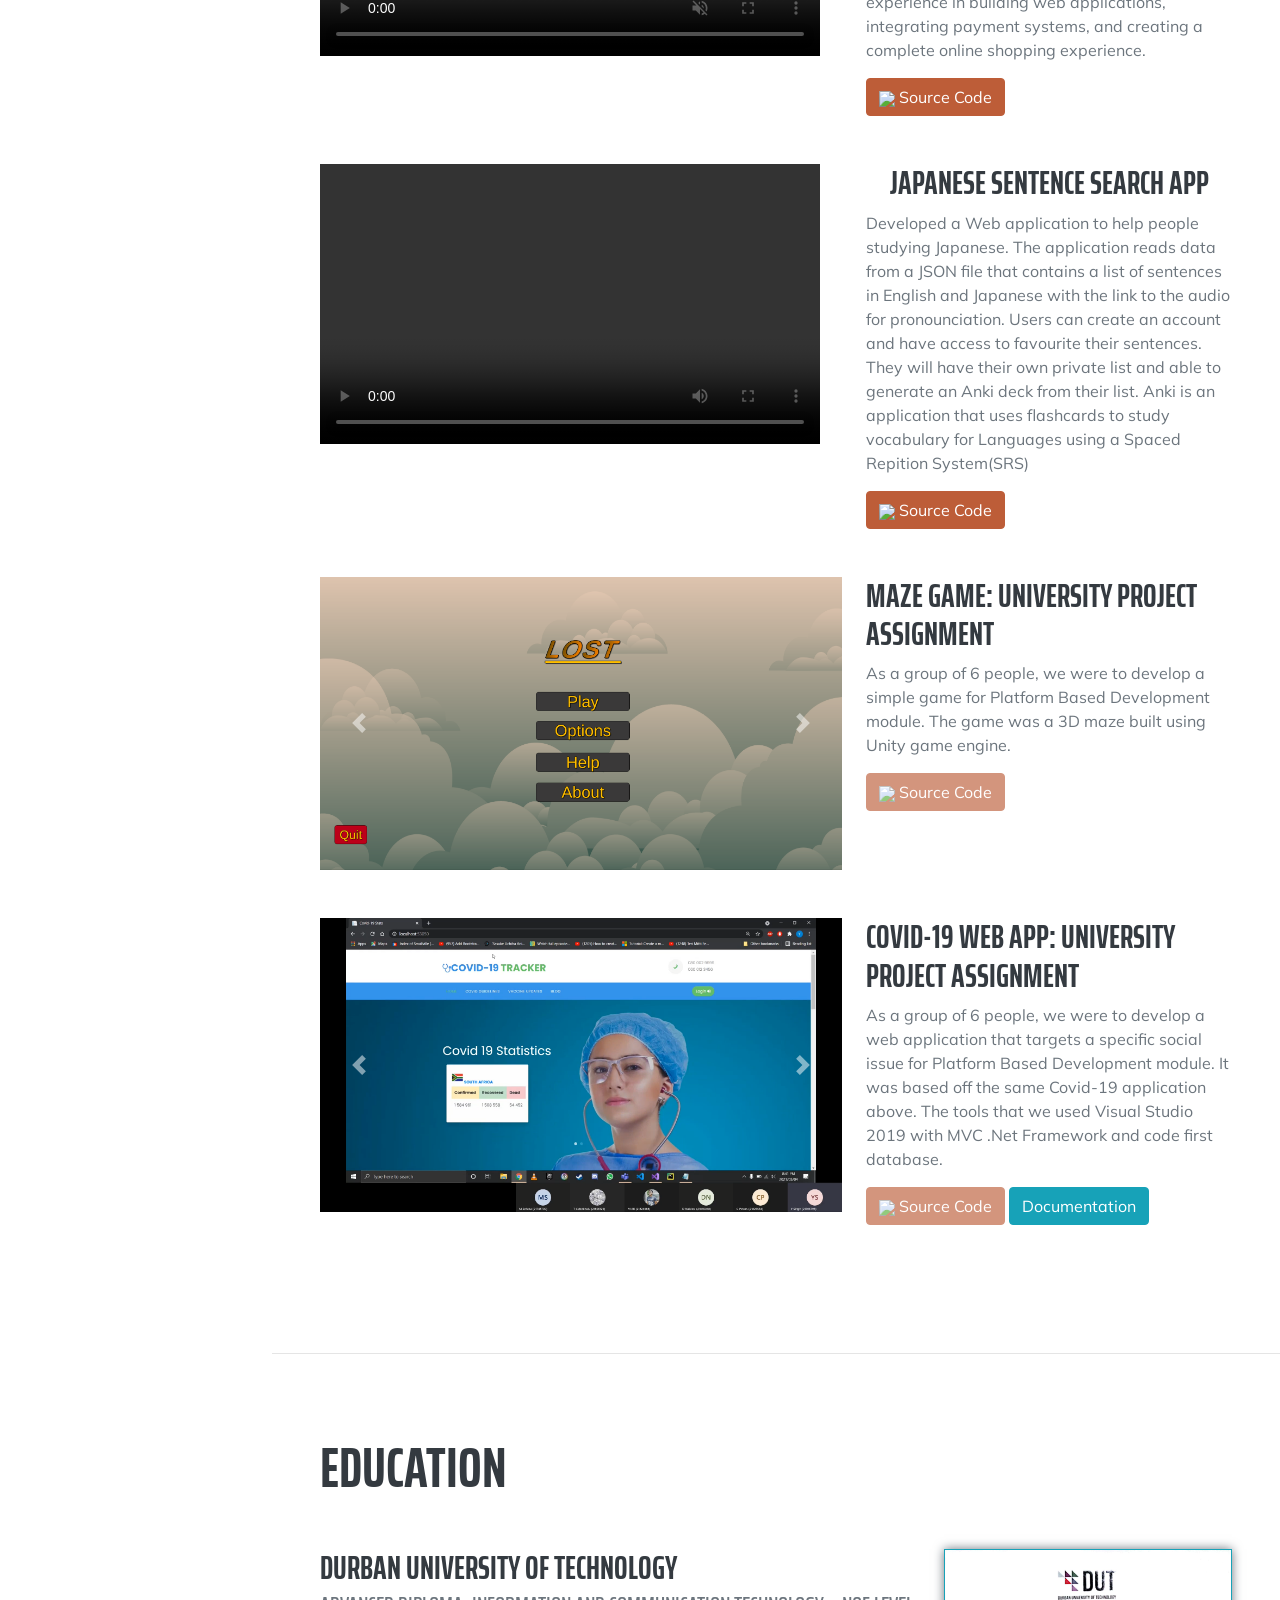
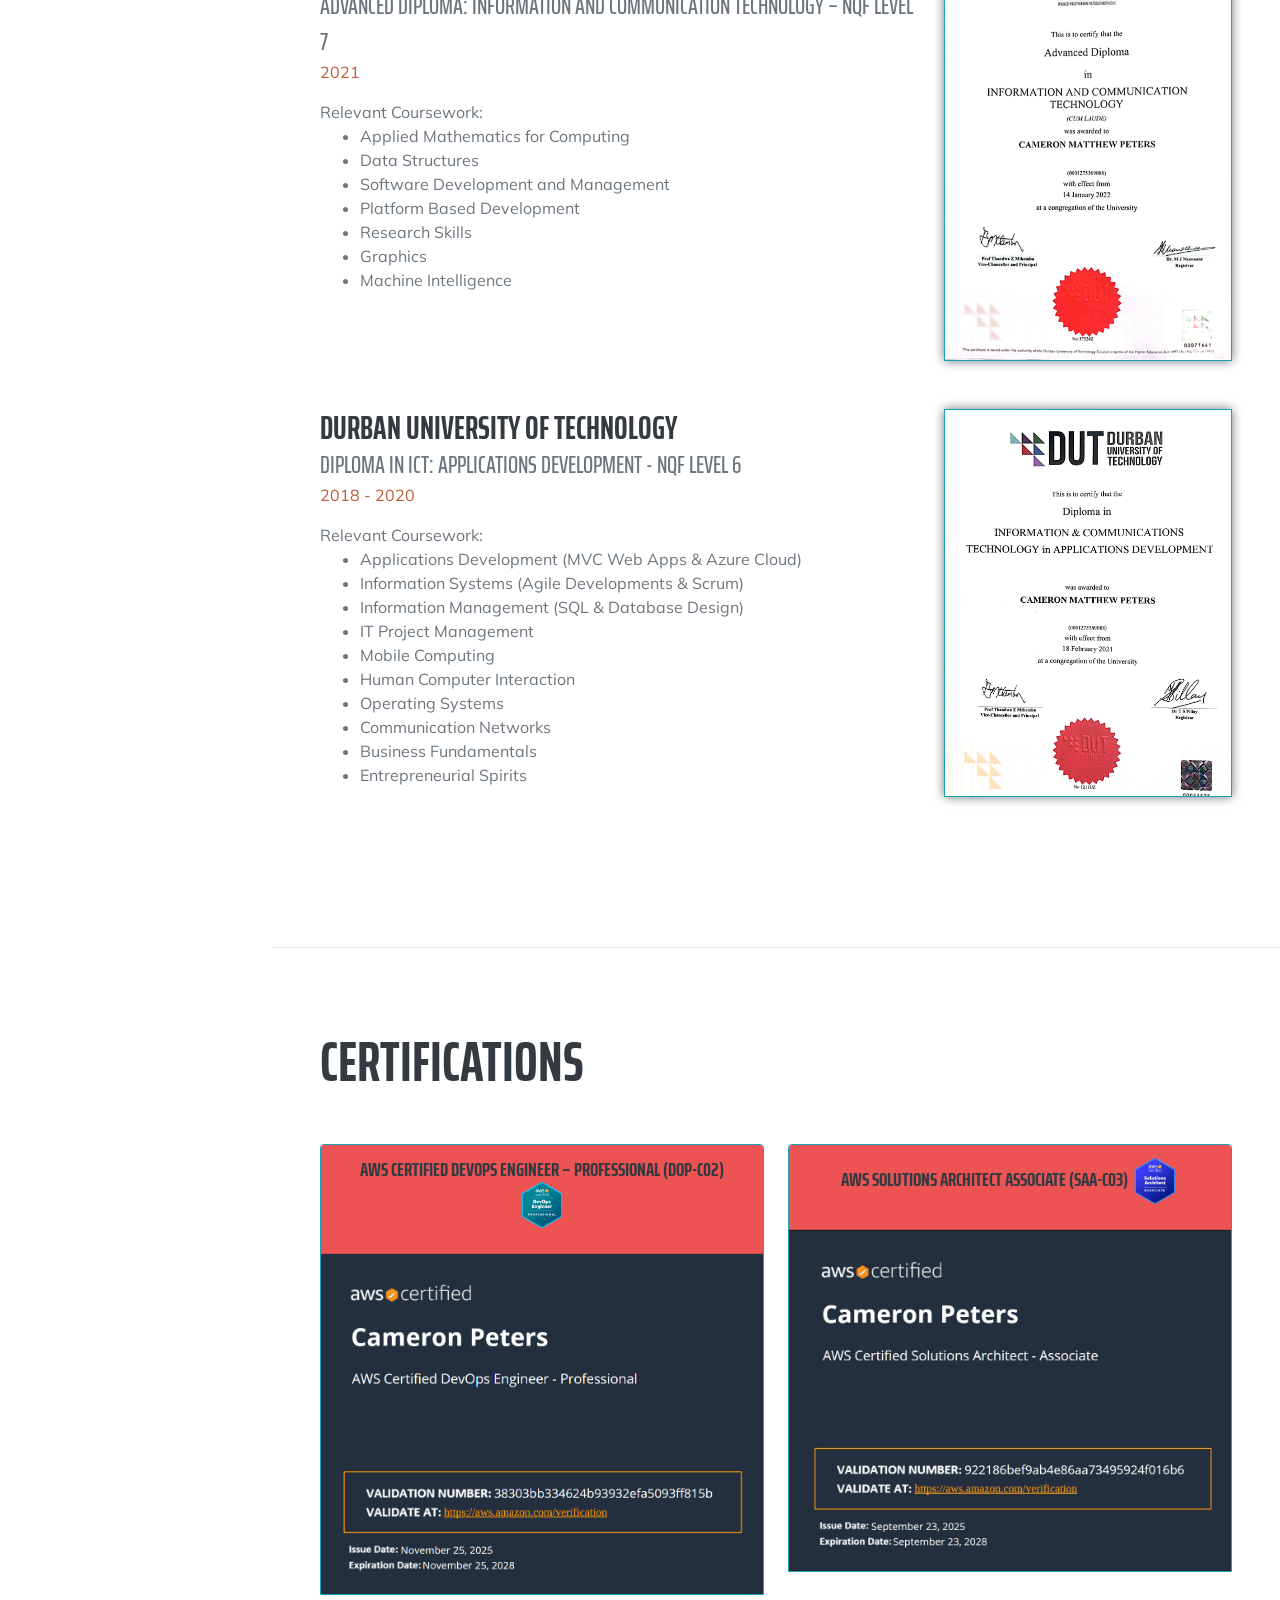
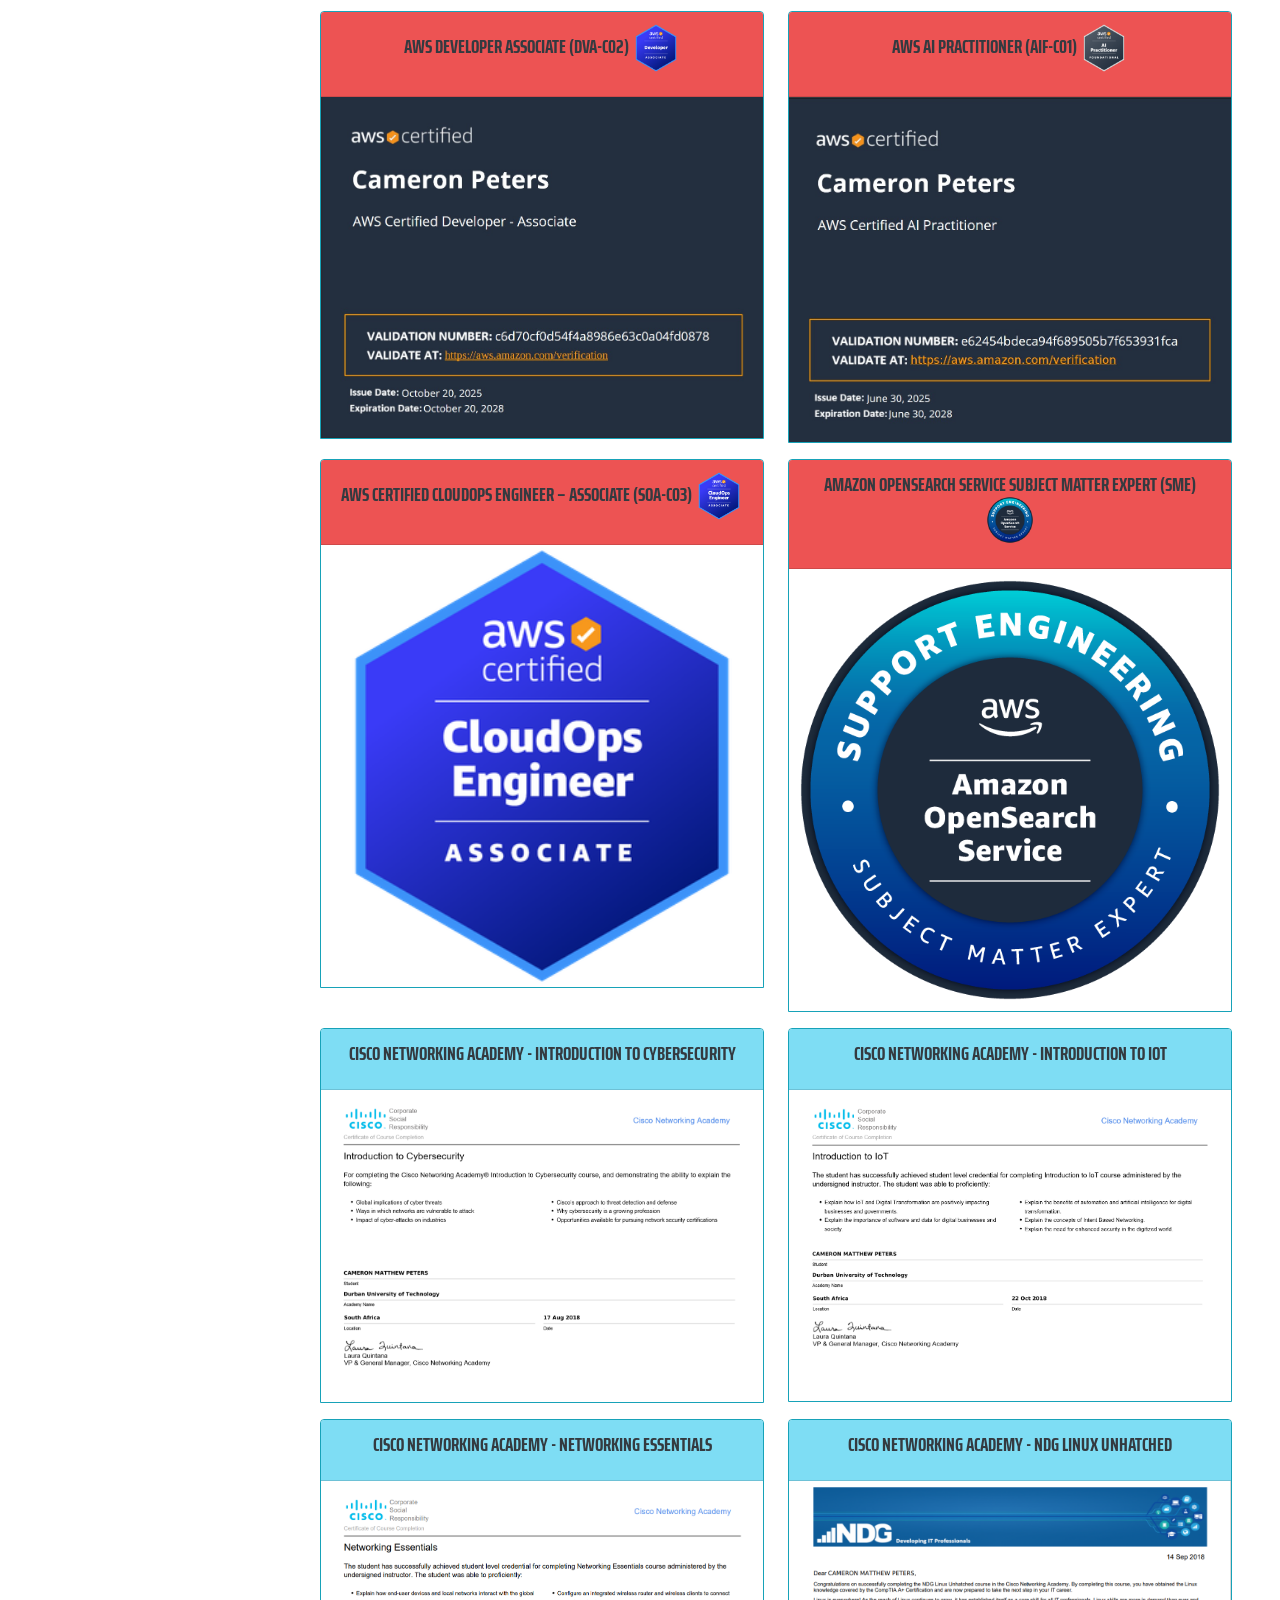
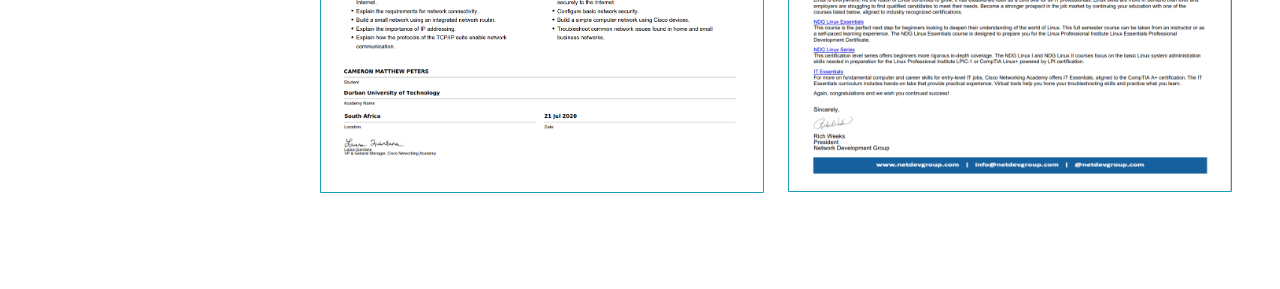
==== commit e2164d41: "Update profile to Cloud Support Engineer II and add achievements Aligns the site with the current CV" ====
--- a/index.html
+++ b/index.html
@@ -4,9 +4,18 @@
 <head>
     <meta charset="utf-8" />
     <meta name="viewport" content="width=device-width, initial-scale=1, shrink-to-fit=no" />
-    <meta name="description" content="" />
-    <meta name="author" content="" />
-    <title>Portfolio</title>
+    <meta name="description"
+        content="Cameron Matthew Peters - Cloud Support Engineer II (Analytics) at AWS. Amazon OpenSearch Service Subject Matter Expert and 5x AWS Certified, specialising in analytics, streaming and search workloads across Amazon OpenSearch Service, Amazon MSK and Amazon Kinesis." />
+    <meta name="author" content="Cameron Matthew Peters" />
+    <meta name="keywords"
+        content="Cameron Peters, Cloud Support Engineer, AWS, Amazon OpenSearch Service, Amazon MSK, Apache Kafka, Amazon Kinesis, AWS Certified DevOps Engineer Professional, Cape Town" />
+    <title>Cameron Matthew Peters | Cloud Support Engineer II (Analytics) at AWS</title>
+    <!-- Open Graph / social preview -->
+    <meta property="og:type" content="profile" />
+    <meta property="og:title" content="Cameron Matthew Peters | Cloud Support Engineer II (Analytics) at AWS" />
+    <meta property="og:description"
+        content="Amazon OpenSearch Service Subject Matter Expert. 5x AWS Certified including DevOps Engineer - Professional." />
+    <meta property="og:url" content="https://cameronpeters87.github.io/portfolio/" />
     <link rel="icon" type="image/x-icon" href="assets/img/favicon.ico" />
     <!-- Font Awesome icons (free version)-->
     <script src="https://use.fontawesome.com/releases/v5.13.0/js/all.js" crossorigin="anonymous"></script>
@@ -36,6 +45,7 @@
             <ul class="navbar-nav">
                 <li class="nav-item"><a class="nav-link js-scroll-trigger" href="#about">About</a></li>
                 <li class="nav-item"><a class="nav-link js-scroll-trigger" href="#experience">Experience</a></li>
+                <li class="nav-item"><a class="nav-link js-scroll-trigger" href="#achievements">Achievements</a></li>
                 <li class="nav-item"><a class="nav-link js-scroll-trigger" href="#skills">Skills</a></li>
                 <li class="nav-item"><a class="nav-link js-scroll-trigger" href="#projects">Projects</a></li>
                 <li class="nav-item"><a class="nav-link js-scroll-trigger" href="#education">Education</a></li>
@@ -61,15 +71,42 @@
                         Curriculum Vitae
                     </a>
                 </div>
+                <div class="subheading mb-3">Cloud Support Engineer II (Analytics) at Amazon Web Services</div>
                 <p class="lead mb-5">
-AWS Cloud Engineer with hands-on experience supporting, operating, and optimizing production AWS environments. Proven ability to troubleshoot distributed systems, lead high-severity incidents, and implement recovery strategies that improve system availability and resilience. 4x AWS Certified at Associate, Professional (DevOps Engineer – Professional), and AI levels with SME Certified in Amazon OpenSearch.</p>
+                    Cloud Support Engineer II with 4+ years operating and improving the reliability of large-scale
+                    production AWS environments, specialising in analytics, streaming and search workloads across
+                    Amazon OpenSearch Service, Amazon MSK (Apache Kafka) and Amazon Kinesis. I lead high-severity
+                    incident response and service recovery under strict SLAs, drive root cause analysis through to
+                    permanent fixes, and build automation and AI-assisted diagnostics that shorten investigation
+                    time on distributed production systems. Amazon OpenSearch Service Subject Matter Expert and
+                    5x AWS Certified, including DevOps Engineer &ndash; Professional.
+                </p>
 
                 <ul class="list-inline dev-icons">
-                    <img width="100" height="100" src="assets/img/sme.png" />
-                    <img width="100" height="100" src="assets/certifications/dop.png" />
-                    <img width="100" height="100" src="assets/certifications/saa.png" />
-                    <img width="100" height="100" src="assets/certifications/dva.png" />
-                    <img width="100" height="100" src="assets/certifications/aif.png" />
+                    <a href="https://www.credly.com/badges/ce91a913-2a3e-4196-bd33-84757d6033be" target="_blank"
+                        rel="noopener" title="Amazon OpenSearch Service Subject Matter Expert">
+                        <img width="100" height="100" src="assets/img/sme.png"
+                            alt="Amazon OpenSearch Service Subject Matter Expert" /></a>
+                    <a href="https://www.credly.com/badges/7f7f0cdd-0b0f-49c3-9328-0e39d2070bcc" target="_blank"
+                        rel="noopener" title="AWS Certified DevOps Engineer – Professional">
+                        <img width="100" height="100" src="assets/certifications/dop.png"
+                            alt="AWS Certified DevOps Engineer – Professional" /></a>
+                    <a href="https://www.credly.com/badges/e919c4b2-5106-4326-bacc-e57f5d2a536a" target="_blank"
+                        rel="noopener" title="AWS Certified Solutions Architect – Associate">
+                        <img width="100" height="100" src="assets/certifications/saa.png"
+                            alt="AWS Certified Solutions Architect – Associate" /></a>
+                    <a href="https://www.credly.com/badges/ee492409-4380-41a6-a4f7-319c3bc3718d" target="_blank"
+                        rel="noopener" title="AWS Certified Developer – Associate">
+                        <img width="100" height="100" src="assets/certifications/dva.png"
+                            alt="AWS Certified Developer – Associate" /></a>
+                    <a href="https://www.credly.com/badges/2739dd31-fe7c-4618-a334-185cc45554a8" target="_blank"
+                        rel="noopener" title="AWS Certified CloudOps Engineer – Associate">
+                        <img width="100" height="100" src="assets/certifications/soa.png"
+                            alt="AWS Certified CloudOps Engineer – Associate" /></a>
+                    <a href="https://www.credly.com/badges/51461b70-ddc3-438f-87e6-66320920fc80" target="_blank"
+                        rel="noopener" title="AWS Certified AI Practitioner">
+                        <img width="100" height="100" src="assets/certifications/aif.png"
+                            alt="AWS Certified AI Practitioner" /></a>
                     <br>
                 </ul>
                 <br><br>
@@ -90,13 +127,43 @@
                 <section class="resume-section" id="experience">
                     <div class="resume-section-content">
                         <h2 class="mb-5">Experience</h2>
-                        <!--CSE-->
+                        <!--CSE II-->
                         <div class="row mb-5">
                             <div class="col-md-8 mb-3">
-                                <h3 class="mb-0">CLOUD SUPPORT ENGINEER – DATA ANALYTICS</h3>
+                                <h3 class="mb-0">CLOUD SUPPORT ENGINEER II &ndash; DATA ANALYTICS</h3>
                                 <div class="subheading">Amazon Web Services</div>
-                                <div class="text-primary mb-3">November 2023 - Current</div>
-                                <div>In my current role as a Cloud Support Engineer at Amazon Web Services, I take on additional
+                                <div class="text-primary mb-3">July 2026 - Current</div>
+                                <div>As a Cloud Support Engineer II in the Analytics domain, I operate as Support Operations for
+                                    Amazon OpenSearch Service, owning root cause analysis and resolution for escalated production
+                                    issues. I lead high-severity incident response under strict SLAs, drive permanent fixes in
+                                    place of workarounds, and build the operational tooling and playbooks the wider Analytics team
+                                    relies on.</div>
+                                    <br>
+                                <ul>
+                                    <li>Serving as Support Operations for Amazon OpenSearch Service, owning root cause analysis
+                                        and resolution for escalated production issues across the Analytics domain.</li>
+                                    <li>Leading high-severity incident response and service recovery under strict SLAs,
+                                        coordinating live customer calls and driving permanent fixes rather than workarounds.</li>
+                                    <li>Authoring operational playbooks and diagnostic runbooks for recurring failure classes,
+                                        reducing repeat investigation effort across the EMEA Analytics team.</li>
+                                    <li>Extending AI-assisted log analysis and diagnostic automation for Amazon OpenSearch
+                                        Service, shortening investigation time on distributed production incidents.</li>
+                                    <li>Mentoring and onboarding engineers, designing certification readiness material, and
+                                        delivering technical enablement across AWS Analytics services.</li>
+                                    <li>Partnering with service teams on defect confirmation, feature requests, and escalation
+                                        routing for issues requiring engineering ownership.</li>
+                                </ul>
+                            </div>
+                            <div class="col-md-4 text-center"></div>
+                        </div>
+
+                        <!--Cloud Engineer-->
+                        <div class="row mb-5">
+                            <div class="col-md-8 mb-3">
+                                <h3 class="mb-0">CLOUD ENGINEER &ndash; DATA ANALYTICS</h3>
+                                <div class="subheading">Amazon Web Services</div>
+                                <div class="text-primary mb-3">November 2023 - July 2026</div>
+                                <div>As a Cloud Engineer at Amazon Web Services, I took on additional
                                     responsibilities, including performing on-call support, handling internal Engineer escalations,
                                     coordinating critical conference calls, and providing mentorship to other Support Engineers. I
                                     excel at proposing effective workarounds during critical situations, identifying and escalating
@@ -117,6 +184,14 @@
                                         AWS infrastructure and enhancements for the customer.</li>
                                     <li>Creating tools that improve Support Engineering productivity using Python Scripts, AWS Lambda, 
                                         Amazon Q and Chatbots by using RAG to use GenAI on a knowledge base for faster resolution.</li>
+                                    <li>Delivered global technical training on AWS Analytics services, reducing escalation rates
+                                        and mean time to resolution (MTTR) by 6.3%.</li>
+                                    <li>Designed an AI-driven log analysis automation tool for Amazon OpenSearch Service, reducing
+                                        RCA escalations and improving operational efficiency.</li>
+                                    <li>Mentored 10+ new-hire engineers on Amazon OpenSearch Service, improving incident response
+                                        consistency and response times across the EMEA region.</li>
+                                    <li>Collaborated with Solutions Architects and Engineers to deliver enterprise-level Amazon Q
+                                        Business GenAI workshops demonstrating real-world automation and AI integration use cases.</li>
                                 </ul>
                             </div>
                             <div class="col-md-4 text-center"></div>
@@ -125,9 +200,9 @@
                         <!--CSA-->
                         <div class="row mb-5">
                             <div class="col-md-8 mb-3">
-                                <h3 class="mb-0">CLOUD SUPPORT ASSOCIATE – DATA ANALYTICS</h3>
+                                <h3 class="mb-0">CLOUD SUPPORT ASSOCIATE &ndash; DATA ANALYTICS</h3>
                                 <div class="subheading">Amazon Web Services</div>
-                                <div class="text-primary mb-3">JULY 2022 – OCTOBER 2023</div>
+                                <div class="text-primary mb-3">July 2022 - November 2023</div>
                                 <div>As a Cloud Support Associate at Amazon Web Services, I provided independent, enterprise-level
                                     technical support across all severities. I have a focus on specializing in Analytical services such as
                                     OpenSearch, OpenSearch Serverless, OpenSearch Ingestion, Managed Streaming of Apache
@@ -156,8 +231,83 @@
 
                     </div>
                 </section>
-        
-                <hr class="m-0" />        
+
+                <hr class="m-0" />
+
+        <!-- Achievements & Recognition-->
+        <section class="resume-section" id="achievements">
+            <div class="resume-section-content">
+                <h2 class="mb-5">Achievements &amp; Recognition</h2>
+
+                <div class="row mb-5">
+                    <div class="col-md-8 mb-3">
+                        <h3 class="mb-0">Most Valuable Player (MVP) Award</h3>
+                        <div class="subheading">AWS Support Engineering</div>
+                        <div class="text-primary mb-3">July 2025</div>
+                        <div>Selected among top-performing engineers for consistently raising team performance standards
+                            through exceptional productivity, quality, and technical leadership. Recognised for delivering
+                            automation-driven operational improvements and leading recovery of high-severity production
+                            incidents across enterprise AWS analytics environments.</div>
+                        <br>
+                        <a class="btn btn-primary btn-sm"
+                            href="https://www.credly.com/badges/3cda5544-8495-45b0-a105-f95b2e9b8ad1/linked_in_profile"
+                            target="_blank" rel="noopener">Verify on Credly</a>
+                    </div>
+                    <div class="col-md-4 text-center"></div>
+                </div>
+
+                <div class="row mb-5">
+                    <div class="col-md-8 mb-3">
+                        <h3 class="mb-0">Wise Guru Award</h3>
+                        <div class="subheading">AWS Support Engineering</div>
+                        <div class="text-primary mb-3">February 2026</div>
+                        <div>Recognised as a key technical mentor and knowledge leader for designing and delivering
+                            structured training and onboarding programmes. Mentored 10+ engineers, improving incident
+                            response effectiveness and contributing to reductions in escalation frequency.</div>
+                        <br>
+                        <a class="btn btn-primary btn-sm"
+                            href="https://www.credly.com/badges/a1576436-1f3a-4e9f-9fd5-de0dece3cf73"
+                            target="_blank" rel="noopener">Verify on Credly</a>
+                    </div>
+                    <div class="col-md-4 text-center"></div>
+                </div>
+
+                <div class="row mb-5">
+                    <div class="col-md-8 mb-3">
+                        <h3 class="mb-0">Automation &amp; Operational Efficiency Impact</h3>
+                        <div class="subheading">Amazon OpenSearch Service</div>
+                        <div>Designed and implemented an AI-driven log analysis automation tool for Amazon OpenSearch
+                            Service that reduced manual log investigation effort and improved incident diagnosis speed
+                            across distributed production environments.</div>
+                    </div>
+                    <div class="col-md-4 text-center"></div>
+                </div>
+
+                <div class="row mb-5">
+                    <div class="col-md-8 mb-3">
+                        <h3 class="mb-0">Global Technical Enablement</h3>
+                        <div class="subheading">AWS Analytics Services</div>
+                        <div>Delivered global training initiatives for AWS Analytics services that improved engineer
+                            troubleshooting accuracy and contributed to a measurable 6.3% reduction in MTTR across
+                            supported workloads.</div>
+                    </div>
+                    <div class="col-md-4 text-center"></div>
+                </div>
+
+                <div class="row mb-5">
+                    <div class="col-md-8 mb-3">
+                        <h3 class="mb-0">Enterprise Customer Enablement &amp; Technical Leadership</h3>
+                        <div class="subheading">Amazon Q Business</div>
+                        <div>Collaborated with Solutions Architects and engineering teams to deliver enterprise GenAI
+                            workshops demonstrating real-world automation use cases, enabling customer adoption of
+                            AI-driven cloud solutions.</div>
+                    </div>
+                    <div class="col-md-4 text-center"></div>
+                </div>
+            </div>
+        </section>
+
+                <hr class="m-0" />
 
         <!-- Skills-->
         <section class="resume-section" id="skills">
@@ -212,39 +362,89 @@
                     <img src="https://img.icons8.com/color/48/000000/xamarin.png"/>
                 </ul>
                 <br>
-                <div class="subheading mb-3">Workflow</div>
+                <div class="subheading mb-3">AWS Services</div>
+                <ul class="fa-ul mb-4">
+                    <li>
+                        <span class="fa-li"><i class="fas fa-check"></i></span>
+                        Search &amp; AI: Amazon OpenSearch Service, OpenSearch Serverless, OpenSearch Ingestion,
+                        Amazon Kendra, Amazon Q Business
+                    </li>
+                    <li>
+                        <span class="fa-li"><i class="fas fa-check"></i></span>
+                        Streaming &amp; Data Processing: Amazon MSK (Apache Kafka), Amazon Kinesis Data Streams,
+                        Data Firehose
+                    </li>
+                    <li>
+                        <span class="fa-li"><i class="fas fa-check"></i></span>
+                        Integration &amp; Automation: Amazon AppFlow, AWS Lambda
+                    </li>
+                    <li>
+                        <span class="fa-li"><i class="fas fa-check"></i></span>
+                        Infrastructure as Code: AWS CloudFormation, AWS CDK
+                    </li>
+                    <li>
+                        <span class="fa-li"><i class="fas fa-check"></i></span>
+                        Compute &amp; Networking: Amazon EC2, Amazon VPC, Elastic Load Balancing, Route 53
+                    </li>
+                    <li>
+                        <span class="fa-li"><i class="fas fa-check"></i></span>
+                        Monitoring &amp; Observability: Amazon CloudWatch, AWS CloudTrail
+                    </li>
+                    <li>
+                        <span class="fa-li"><i class="fas fa-check"></i></span>
+                        Security &amp; Identity: AWS IAM, AWS KMS, Amazon Cognito, SAML federation
+                    </li>
+                    <li>
+                        <span class="fa-li"><i class="fas fa-check"></i></span>
+                        Storage: Amazon S3, Amazon EBS
+                    </li>
+                </ul>
+
+                <div class="subheading mb-3">Engineering &amp; Operations</div>
+                <ul class="fa-ul mb-4">
+                    <li>
+                        <span class="fa-li"><i class="fas fa-check"></i></span>
+                        Distributed systems architecture, high availability and fault tolerance design
+                    </li>
+                    <li>
+                        <span class="fa-li"><i class="fas fa-check"></i></span>
+                        Incident response, post-incident analysis and root cause analysis
+                    </li>
+                    <li>
+                        <span class="fa-li"><i class="fas fa-check"></i></span>
+                        Reliability engineering, SLA management and preventive controls
+                    </li>
+                    <li>
+                        <span class="fa-li"><i class="fas fa-check"></i></span>
+                        Monitoring, observability and logging strategy; anomaly detection and alerting
+                    </li>
+                    <li>
+                        <span class="fa-li"><i class="fas fa-check"></i></span>
+                        Capacity planning and infrastructure performance optimisation
+                    </li>
+                    <li>
+                        <span class="fa-li"><i class="fas fa-check"></i></span>
+                        CI/CD concepts and deployment automation
+                    </li>
+                </ul>
+
+                <div class="subheading mb-3">Programming &amp; Tooling</div>
                 <ul class="fa-ul mb-0">
                     <li>
                         <span class="fa-li"><i class="fas fa-check"></i></span>
-                        Cloud Formation to provision resources for solutions
-                    </li>
-                    <li>
-                        <span class="fa-li"><i class="fas fa-check"></i></span>
-                        AWS Identity and Access Management (AWS IAM)
-                    </li>
-                    <li>
-                        <span class="fa-li"><i class="fas fa-check"></i></span>
-                        Amazon Cognito and IAM
-                    </li>
-                    <li>
-                        <span class="fa-li"><i class="fas fa-check"></i></span>
-                        Elastic Stack (ELK) - Elasticsearch, Logstash and Kibana
-                    </li>
-                    <li>
-                        <span class="fa-li"><i class="fas fa-check"></i></span>
-                        Amazon Kinesis Firehose, Streams, and Kinesis Analytics
-                    </li>
-                    <li>
-                        <span class="fa-li"><i class="fas fa-check"></i></span>
-                        Managed Streaming of Apache Kafka
-                    </li>
-                    <li>
-                        <span class="fa-li"><i class="fas fa-check"></i></span>
-                        AWS Cloud – VPC Networking and Instances
-                    </li>
-                    <li>
-                        <span class="fa-li"><i class="fas fa-check"></i></span>
-                        Networking – EC2, VPC, Route53, ELBs
+                        Python for automation and operational tooling
+                    </li>
+                    <li>
+                        <span class="fa-li"><i class="fas fa-check"></i></span>
+                        Bash / shell scripting on Linux
+                    </li>
+                    <li>
+                        <span class="fa-li"><i class="fas fa-check"></i></span>
+                        Elastic Stack (ELK) &ndash; Elasticsearch, Logstash, Kibana; Fluent Bit, Beats
+                    </li>
+                    <li>
+                        <span class="fa-li"><i class="fas fa-check"></i></span>
+                        Log query and analysis techniques
                     </li>
                 </ul>
             </div>
@@ -931,7 +1131,7 @@
                             <div class="card-header bg-udemy text-center">
                                 <h5 class="card-title">
                                     <i class="fas fa-trophy text-trophy"></i>
-                                    AWS Certified DevOps Engineer - Professional
+                                    AWS CERTIFIED DEVOPS ENGINEER – PROFESSIONAL (DOP-C02)
                                                         <img width="48" height="48" src="assets/certifications/dop.png" />
 
                                 </h5>
@@ -939,7 +1139,7 @@
                             <div class="card-body">
                                 <div class="img-container">
                                     <a href="assets/certifications/dop.pdf" target="blank">
-                                        <img src="assets/img/saa.jpg" class="responsive" />
+                                        <img src="assets/img/dop.jpg" class="responsive" alt="AWS Certified DevOps Engineer – Professional certificate" />
                                     </a>
                                 </div>
                             </div>
@@ -998,7 +1198,49 @@
                             <div class="card-body">
                                 <div class="img-container">
                                     <a href="assets/certifications/aif.pdf" target="blank">
-                                        <img src="assets/img/aif.jpg" class="responsive" />
+                                        <img src="assets/img/aif.jpg" class="responsive" alt="AWS Certified AI Practitioner certificate" />
+                                    </a>
+                                </div>
+                            </div>
+                        </div>
+                    </div>
+
+                    <div class="col-md-6 mb-3">
+                        <div class="card certificate">
+                            <div class="card-header bg-udemy text-center">
+                                <h5 class="card-title">
+                                    <i class="fas fa-trophy text-trophy"></i>
+                                    AWS CERTIFIED CLOUDOPS ENGINEER &ndash; ASSOCIATE (SOA-C03)
+                                    <img width="48" height="48" src="assets/certifications/soa.png" />
+                                </h5>
+                            </div>
+                            <div class="card-body">
+                                <div class="img-container">
+                                    <a href="https://www.credly.com/badges/2739dd31-fe7c-4618-a334-185cc45554a8"
+                                        target="_blank" rel="noopener">
+                                        <img src="assets/certifications/soa.png" class="responsive"
+                                            alt="AWS Certified CloudOps Engineer – Associate badge" />
+                                    </a>
+                                </div>
+                            </div>
+                        </div>
+                    </div>
+
+                    <div class="col-md-6 mb-3">
+                        <div class="card certificate">
+                            <div class="card-header bg-udemy text-center">
+                                <h5 class="card-title">
+                                    <i class="fas fa-trophy text-trophy"></i>
+                                    AMAZON OPENSEARCH SERVICE SUBJECT MATTER EXPERT (SME)
+                                    <img width="48" height="48" src="assets/img/sme.png" />
+                                </h5>
+                            </div>
+                            <div class="card-body">
+                                <div class="img-container">
+                                    <a href="https://www.credly.com/badges/ce91a913-2a3e-4196-bd33-84757d6033be"
+                                        target="_blank" rel="noopener">
+                                        <img src="assets/img/sme.png" class="responsive"
+                                            alt="Amazon OpenSearch Service Subject Matter Expert badge" />
                                     </a>
                                 </div>
                             </div>
@@ -1084,6 +1326,7 @@
                     </div>
                 </div>
 
+            </div>
         </section>
     </div>
     <!-- Bootstrap core JS-->
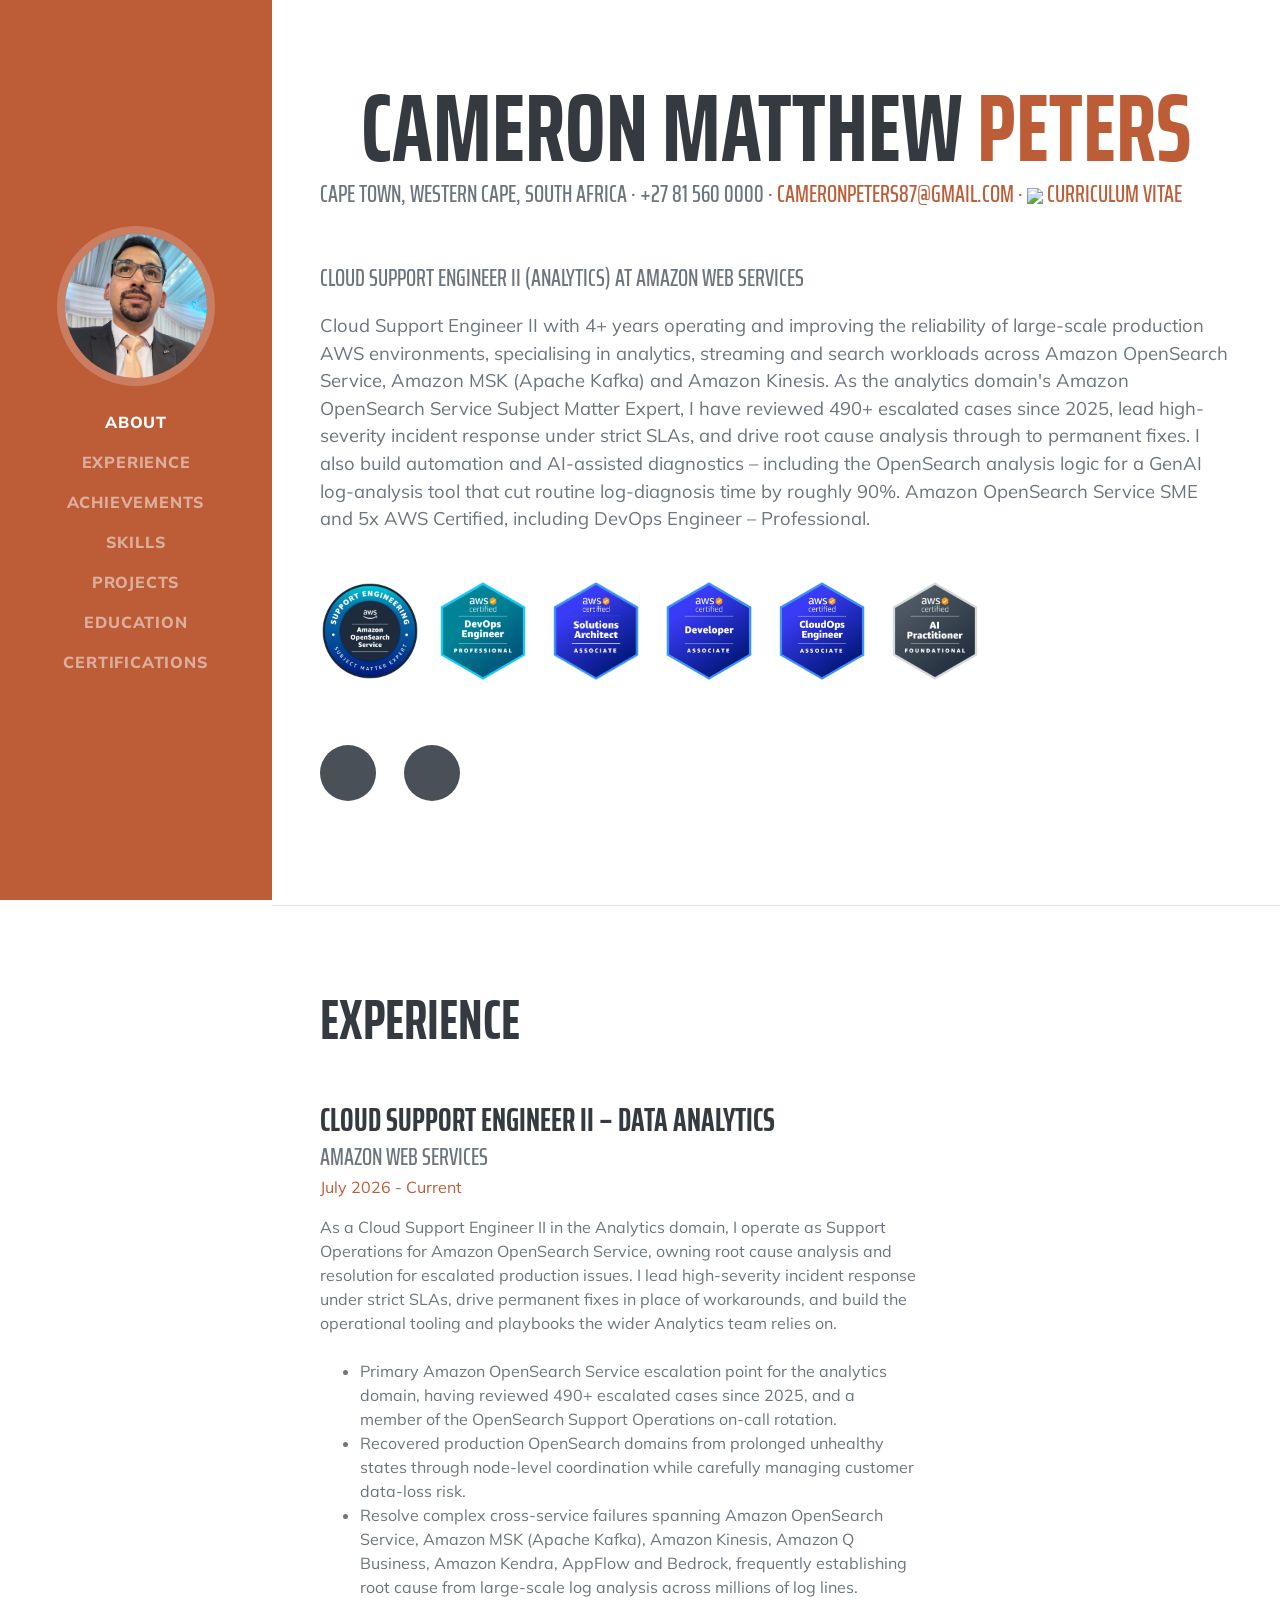
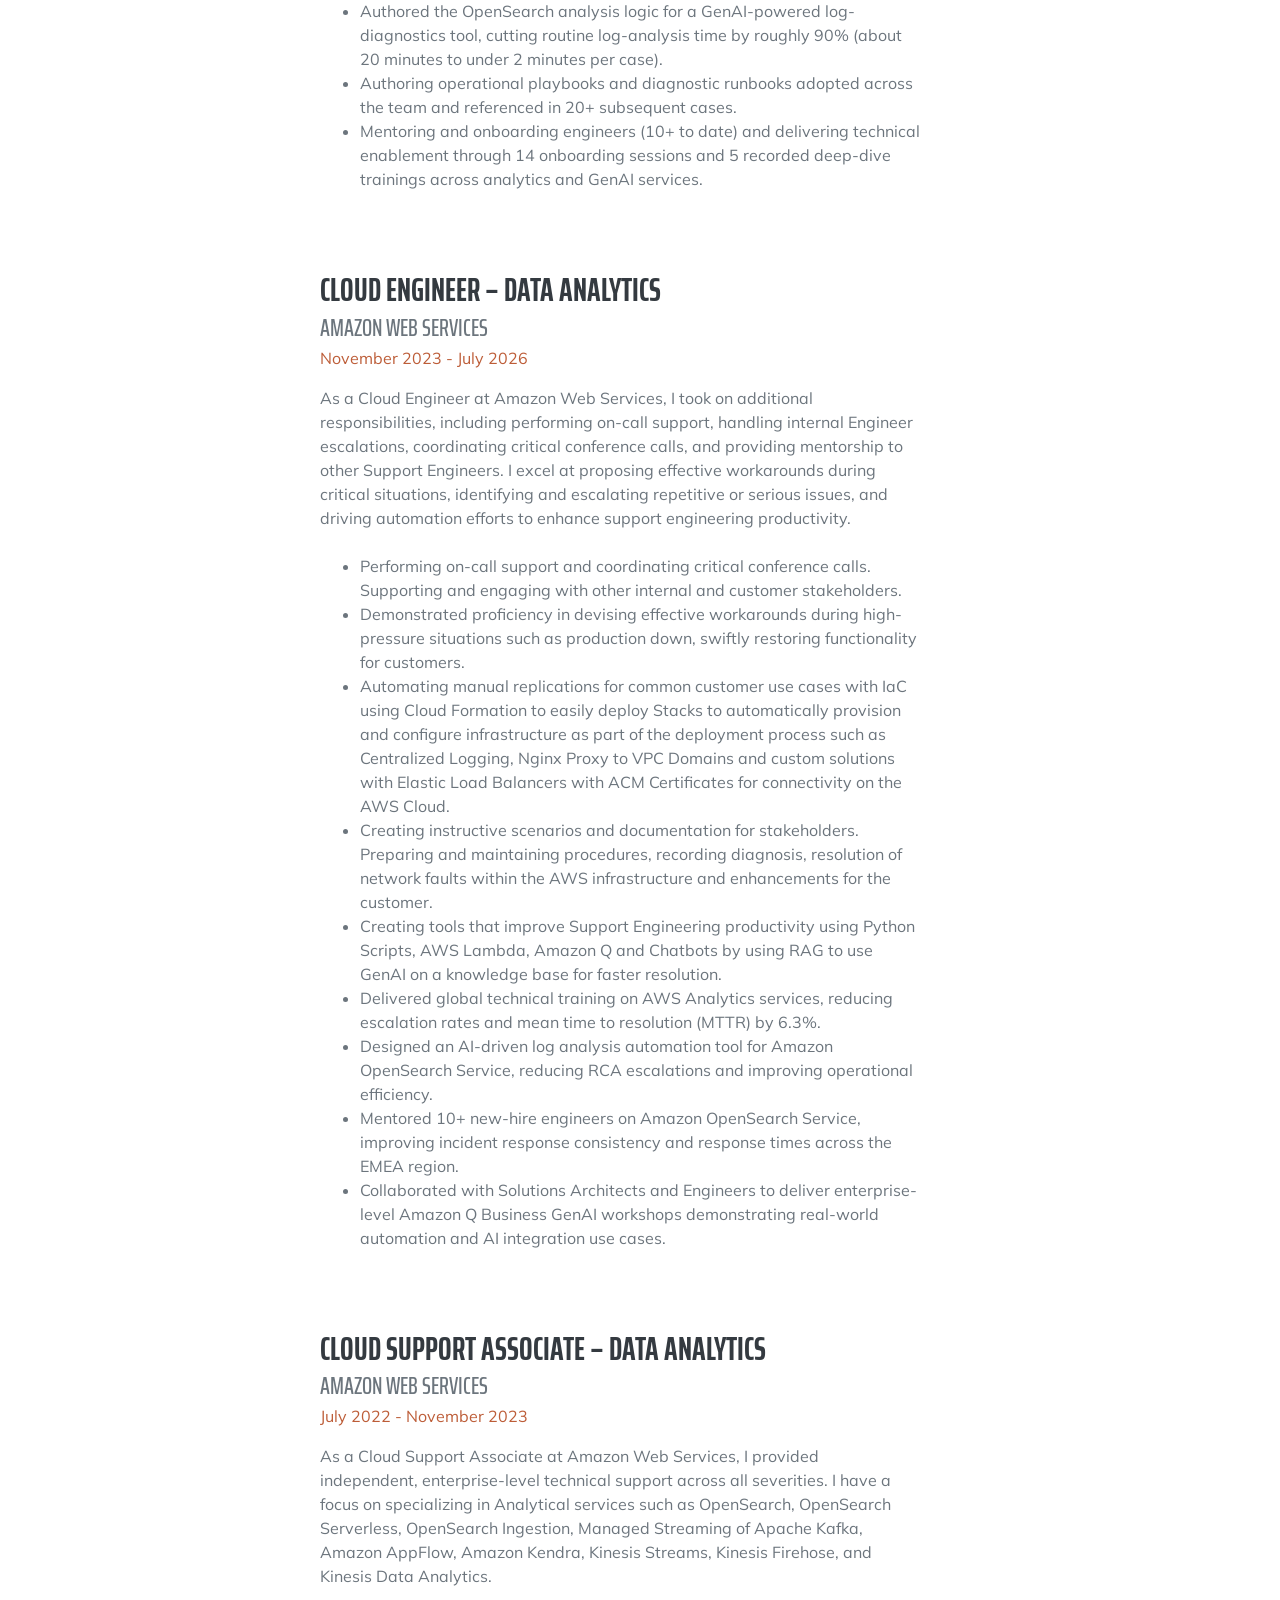
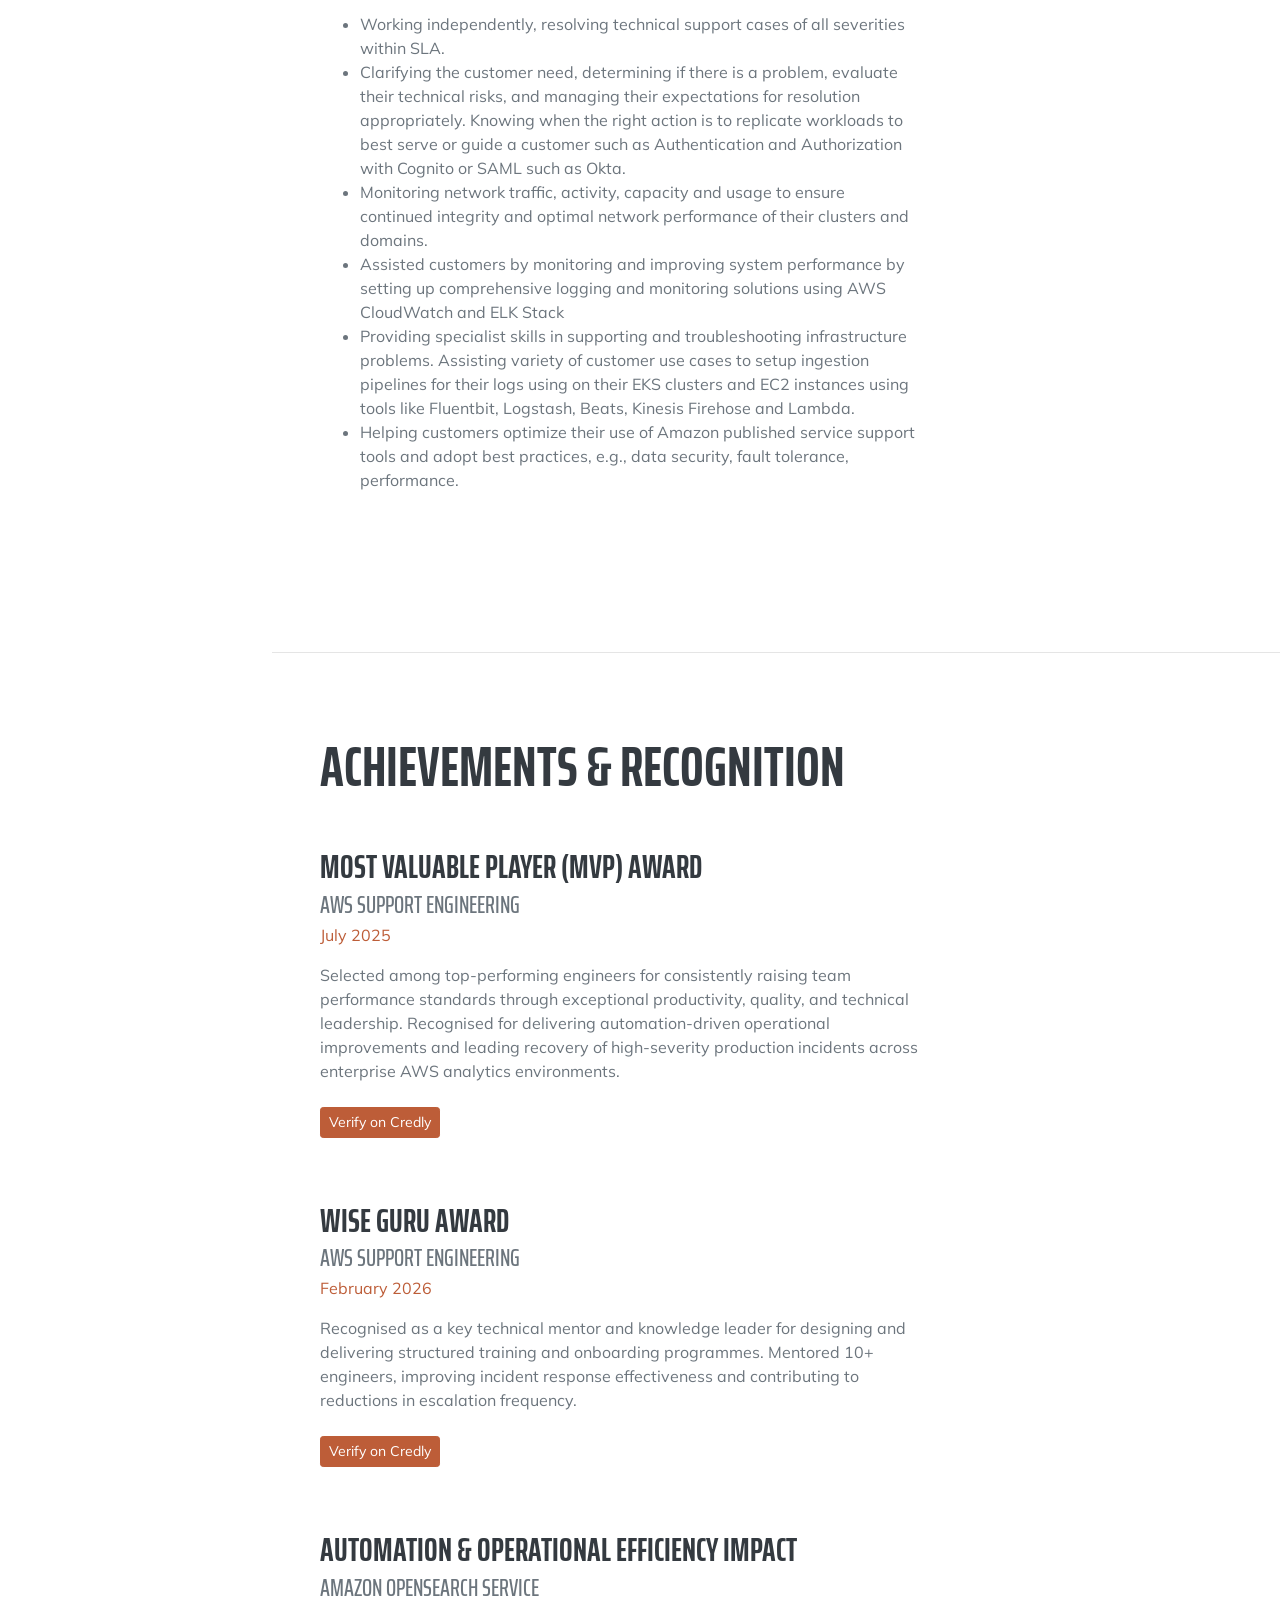
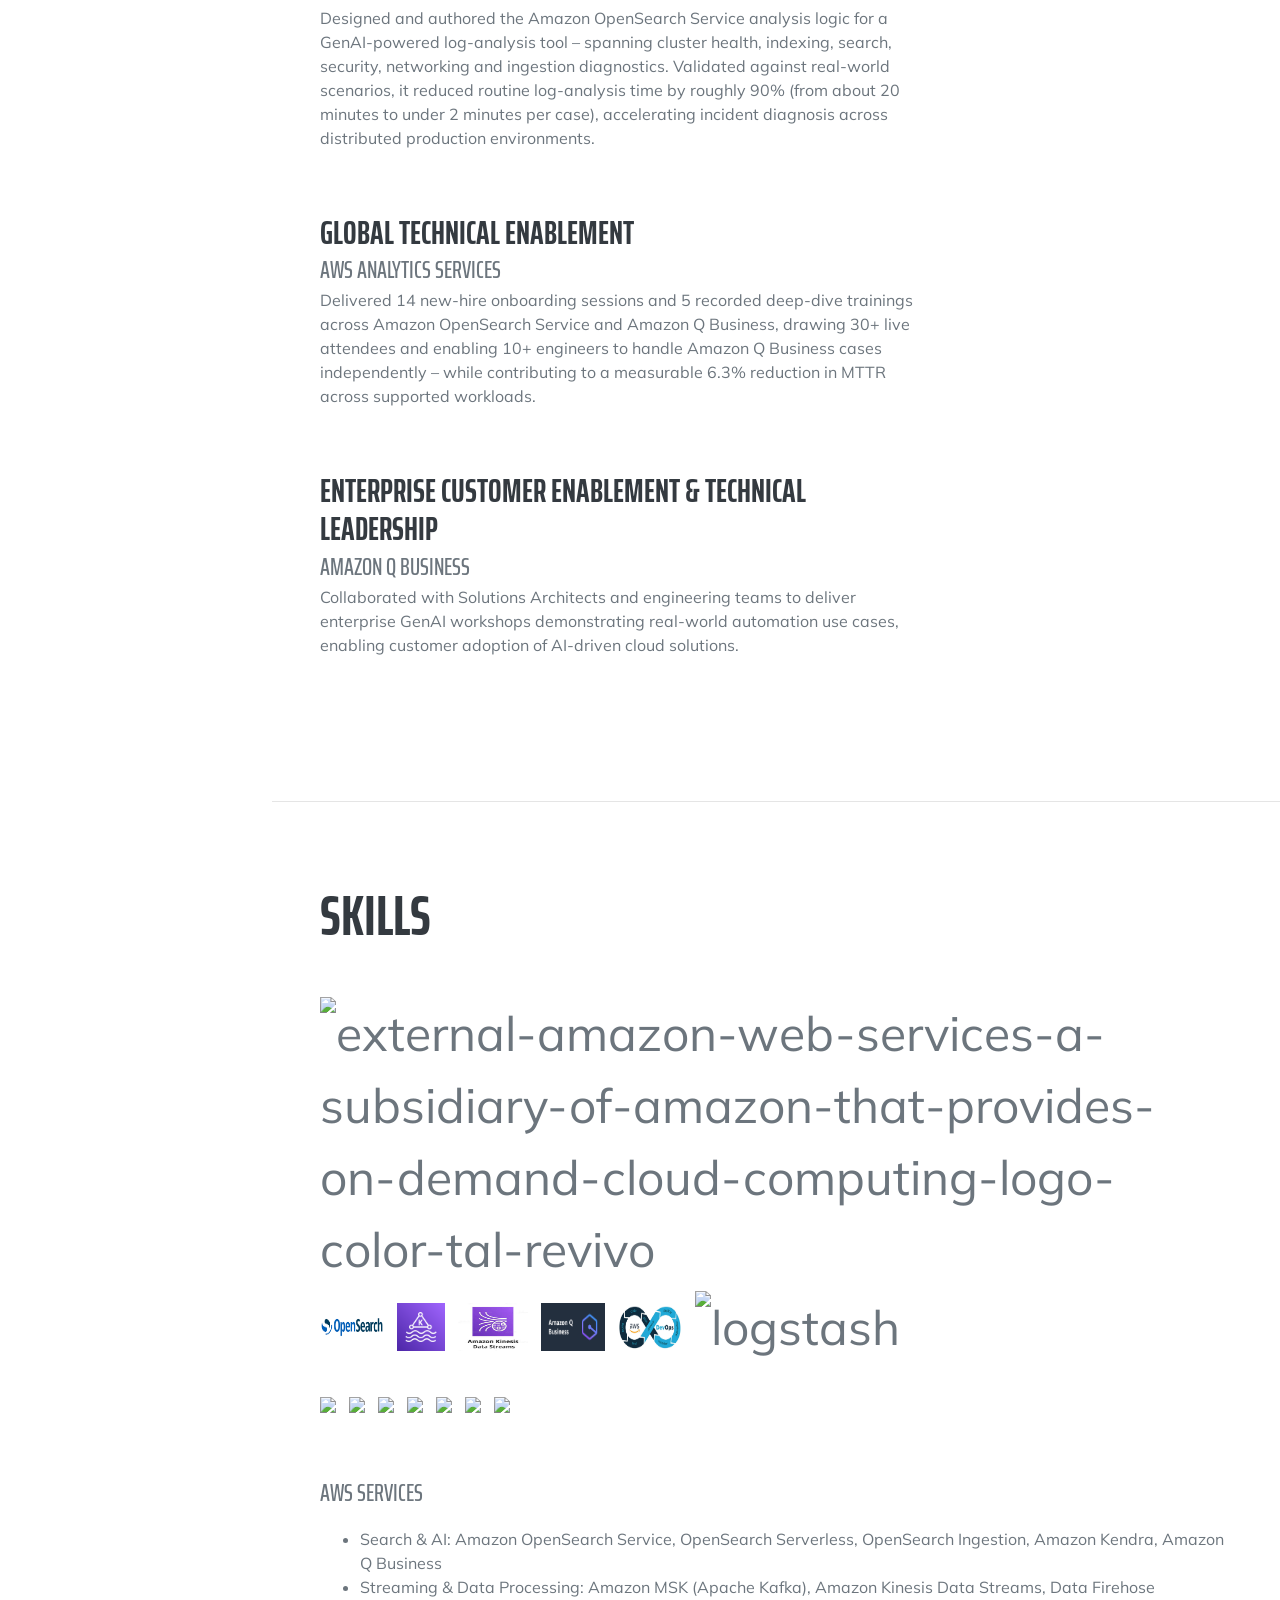
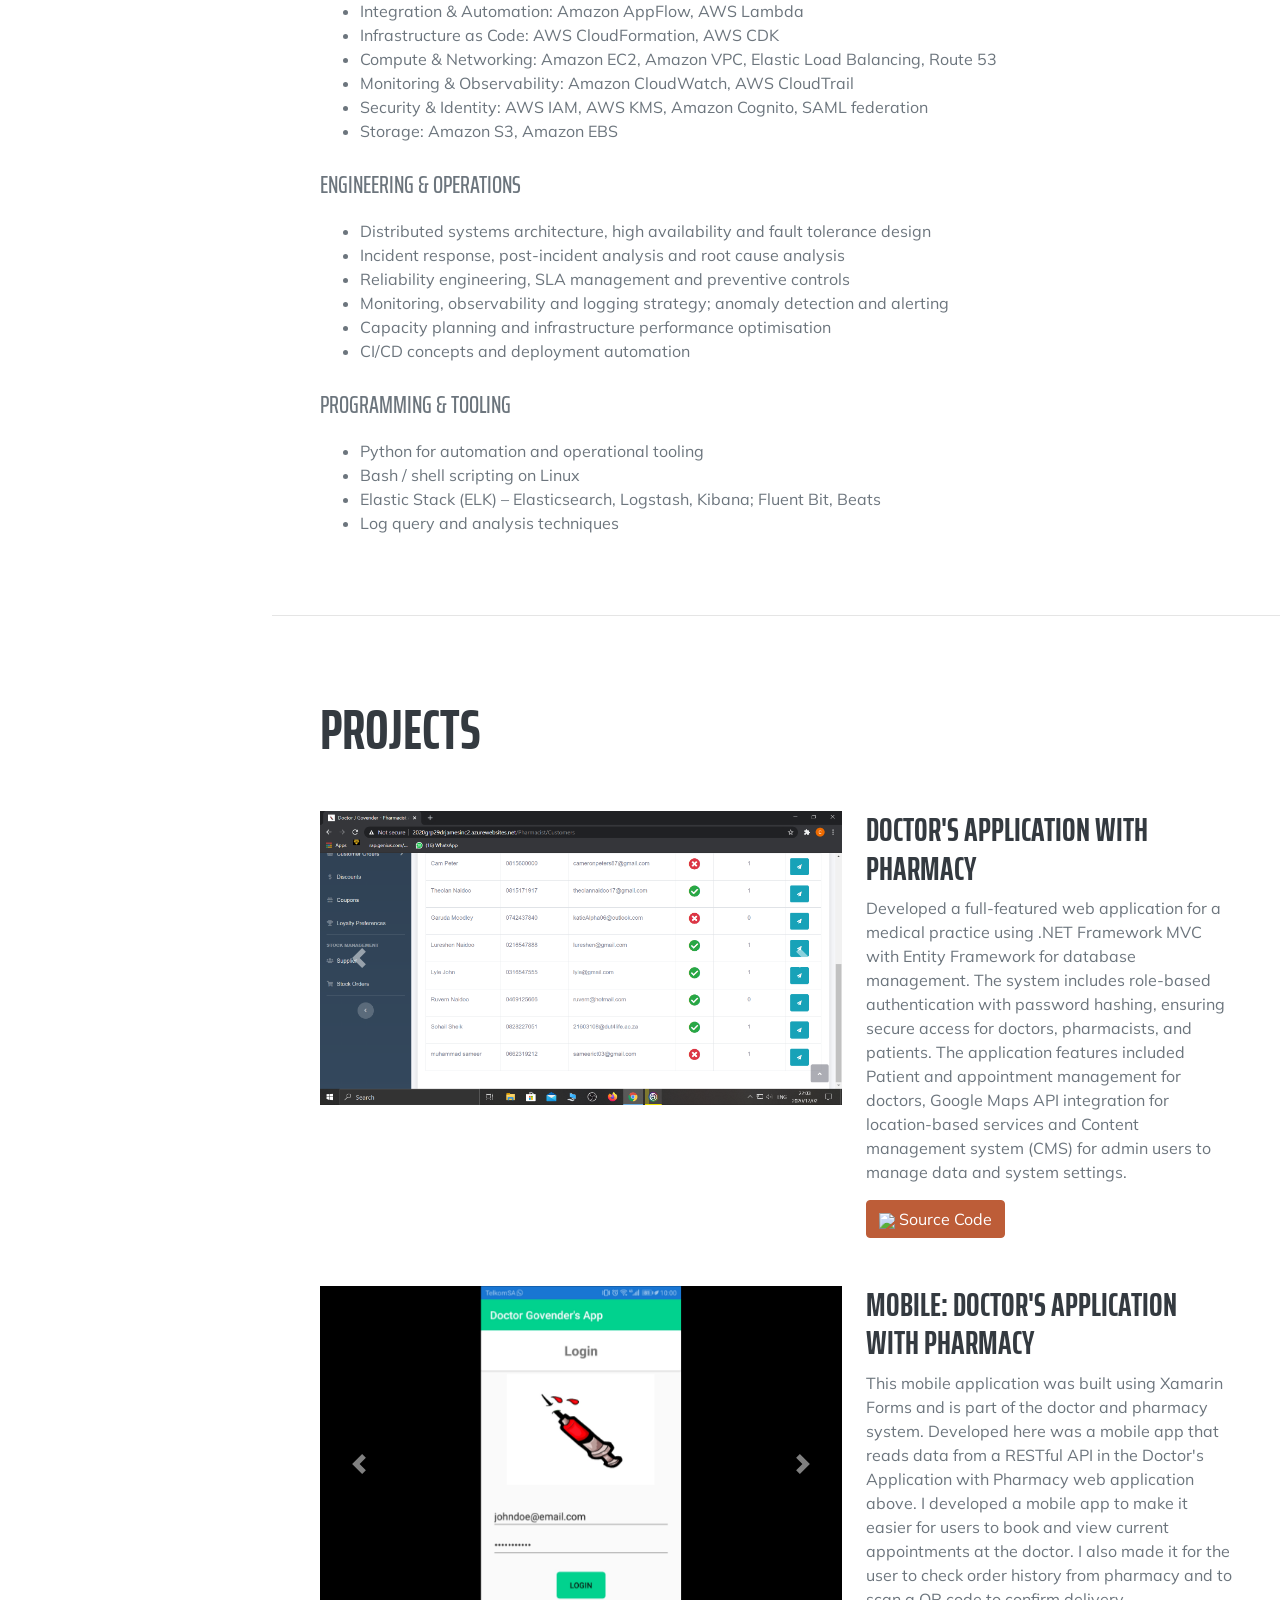
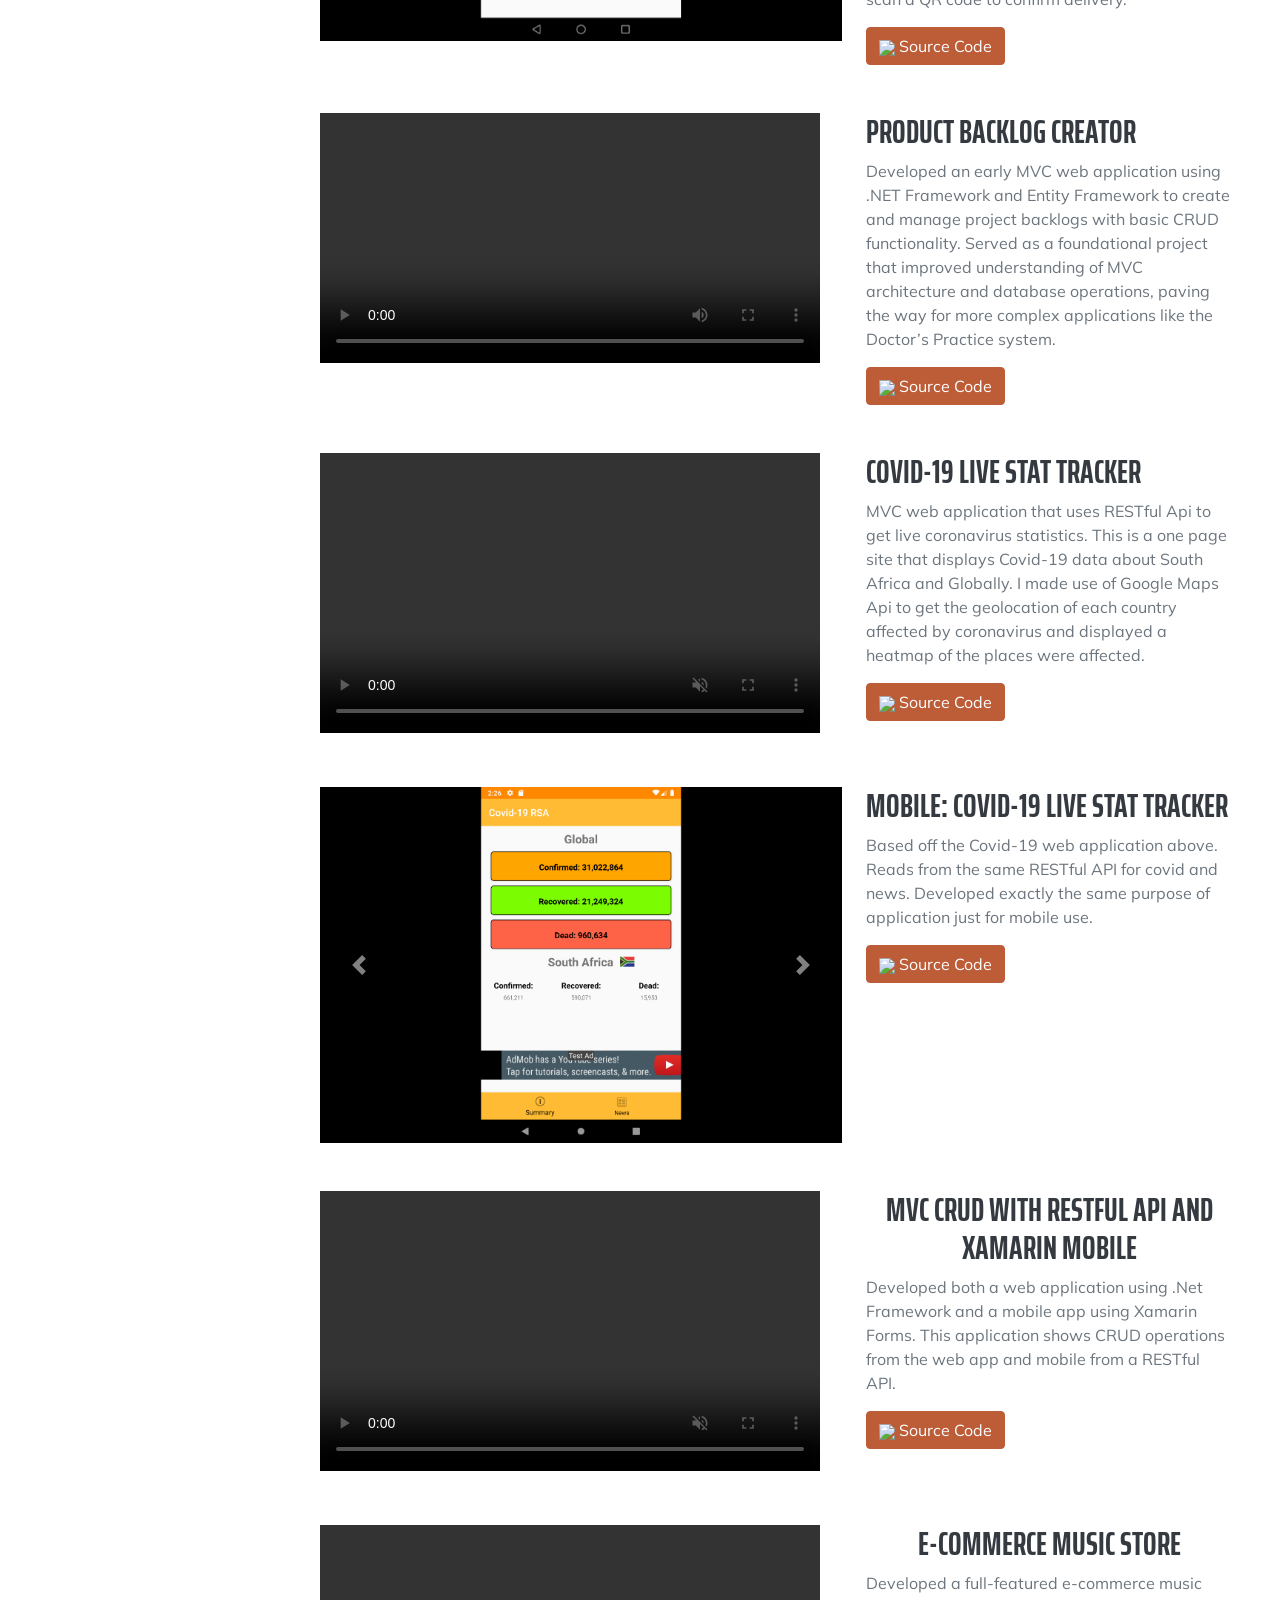
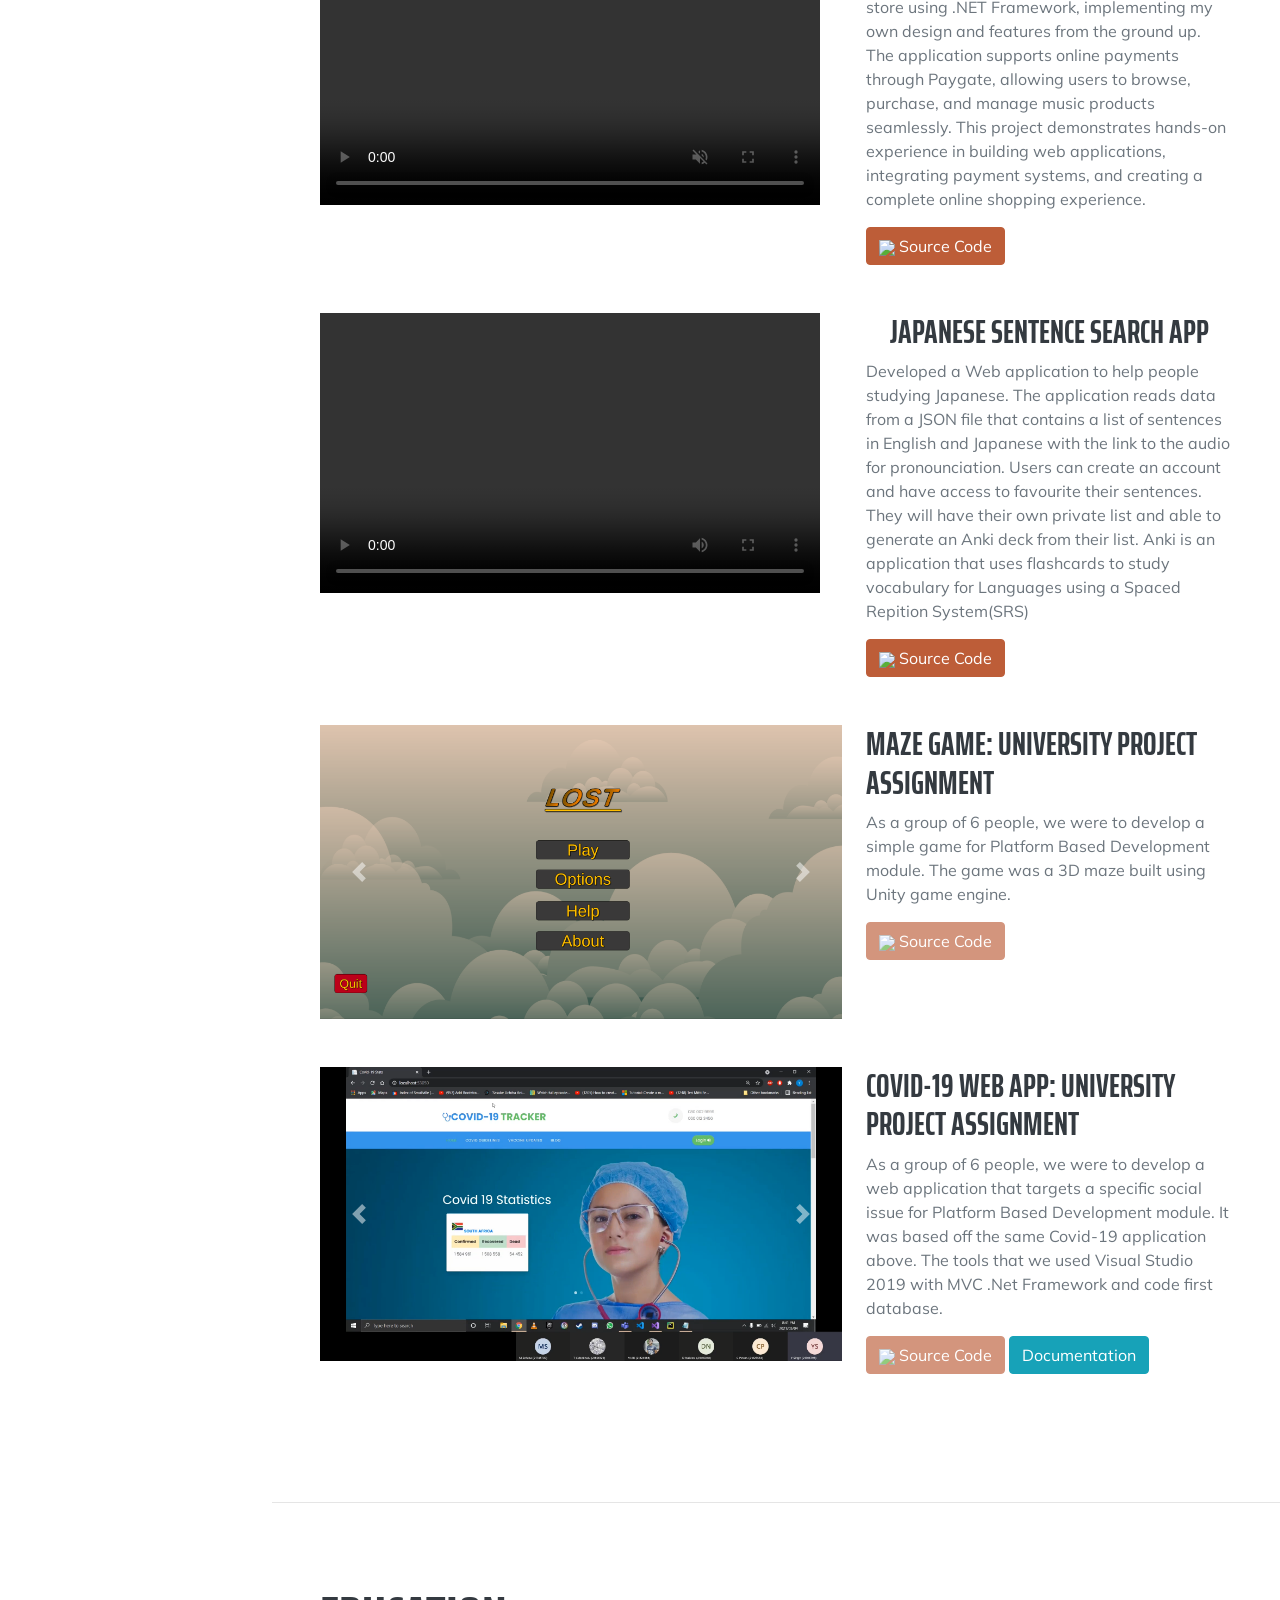
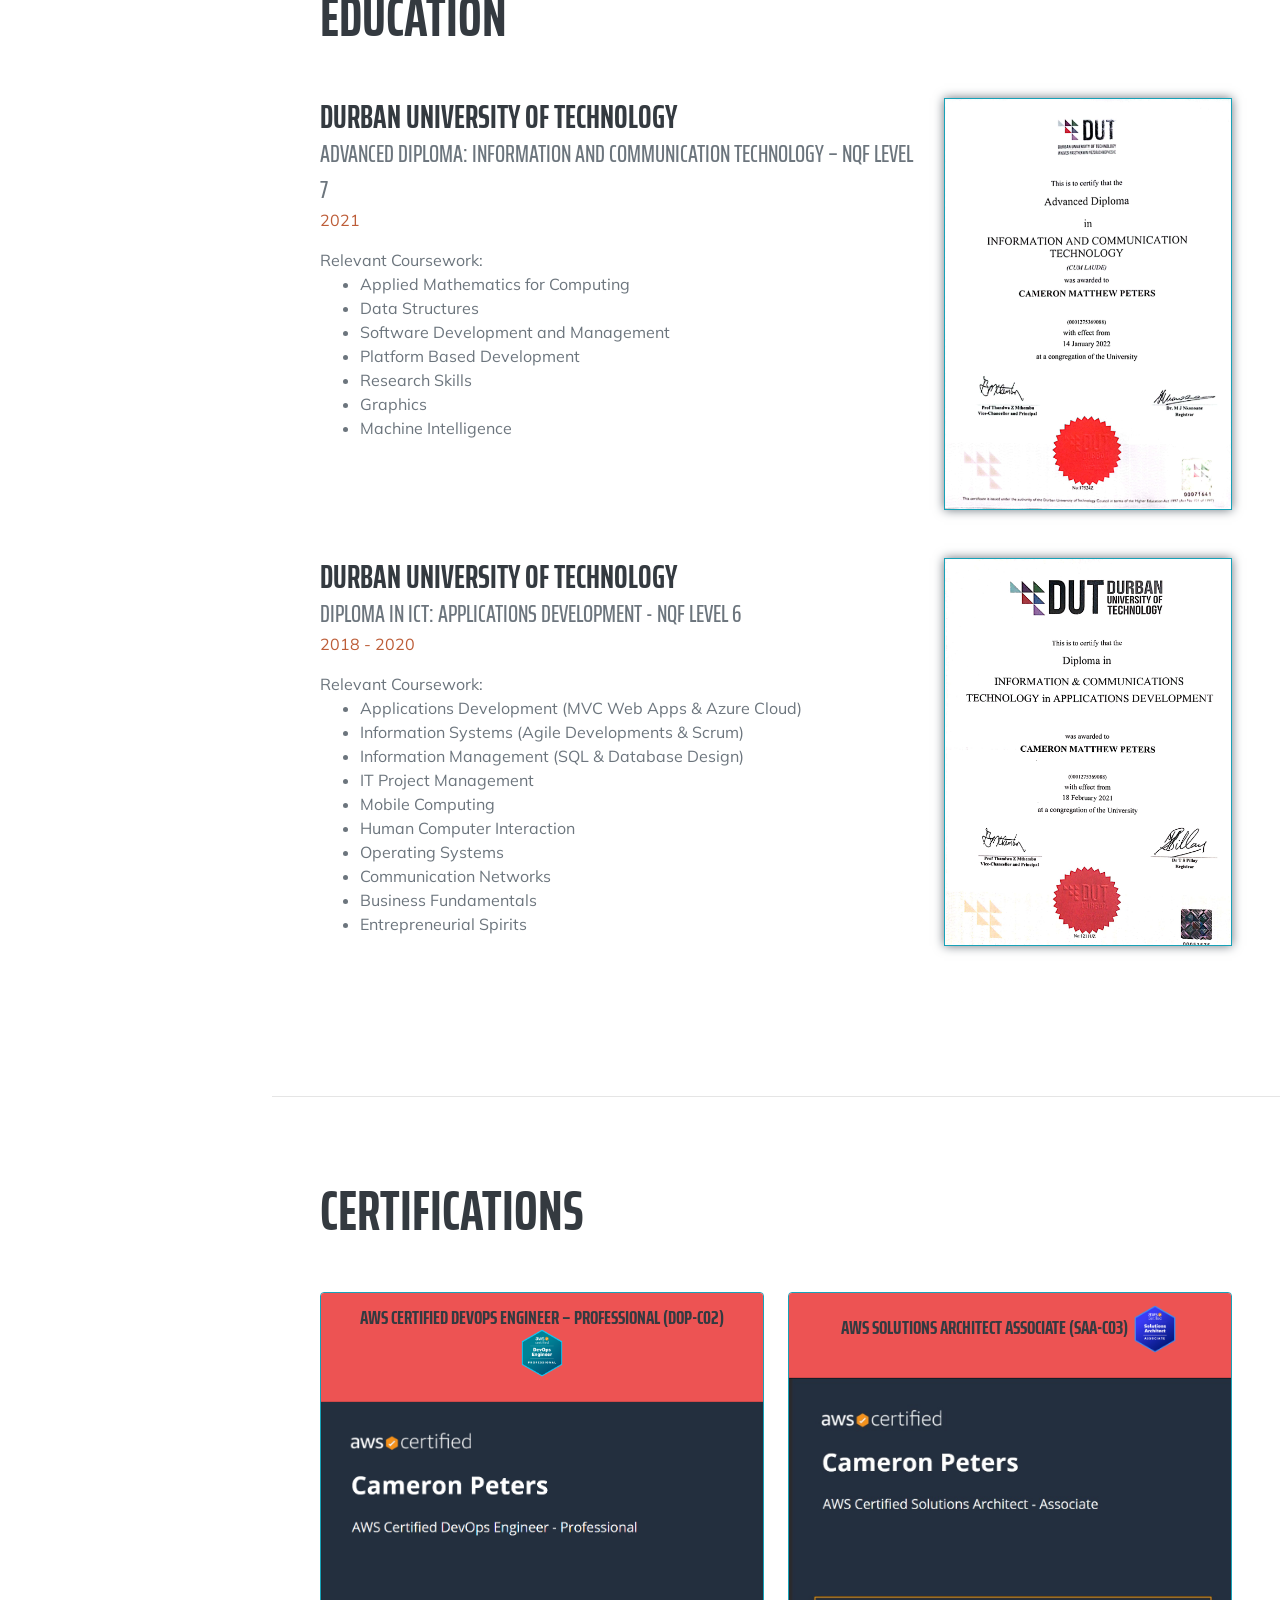
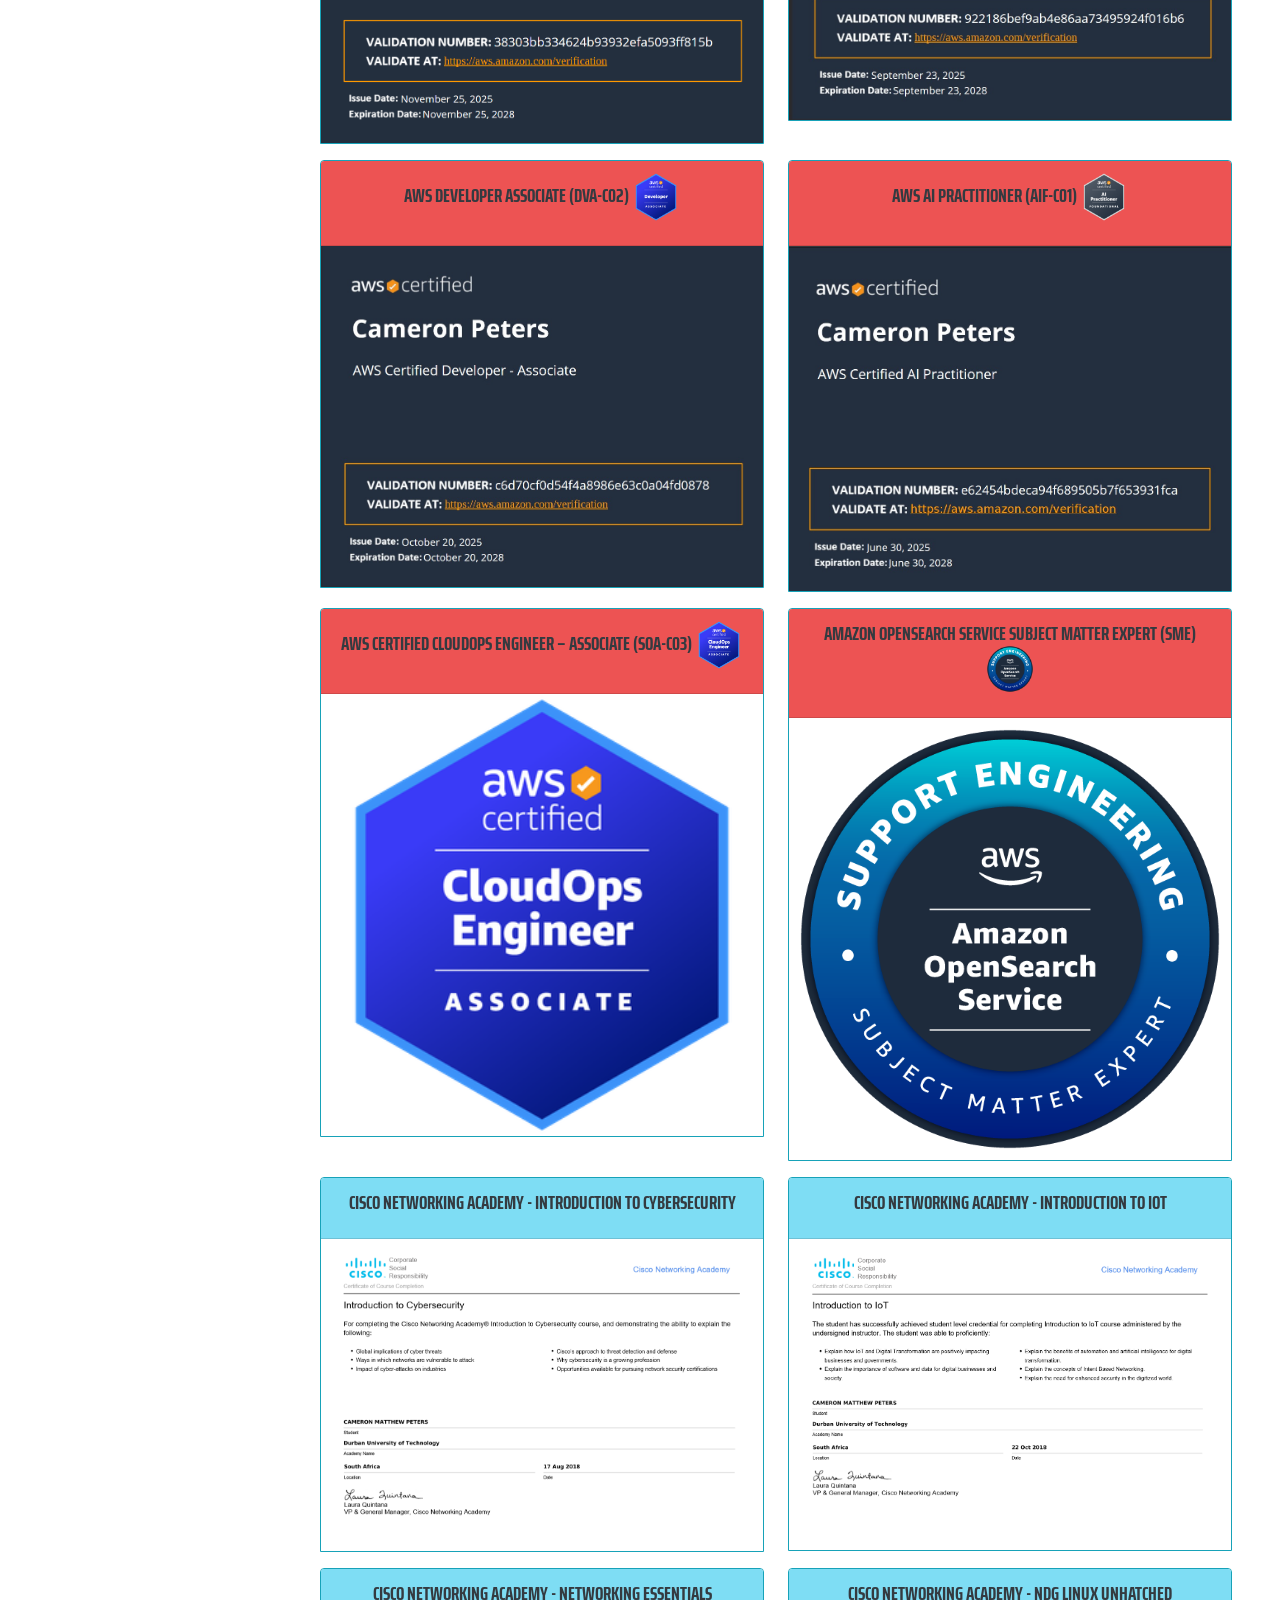
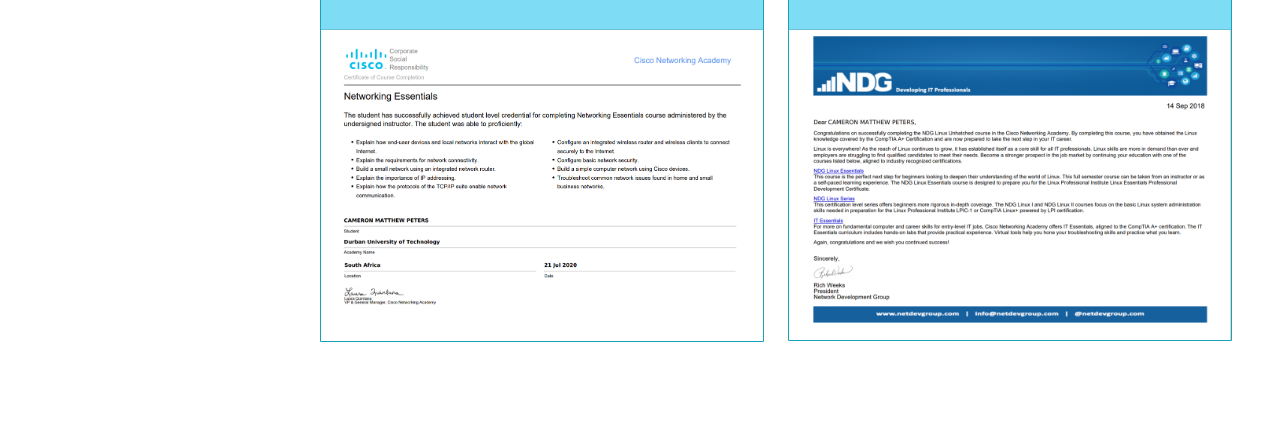
==== commit 818bc68c: "Strengthen profile with quantified, genericized impact Adds public-safe, non-identifying achievement" ====
--- a/index.html
+++ b/index.html
@@ -75,11 +75,13 @@
                 <p class="lead mb-5">
                     Cloud Support Engineer II with 4+ years operating and improving the reliability of large-scale
                     production AWS environments, specialising in analytics, streaming and search workloads across
-                    Amazon OpenSearch Service, Amazon MSK (Apache Kafka) and Amazon Kinesis. I lead high-severity
-                    incident response and service recovery under strict SLAs, drive root cause analysis through to
-                    permanent fixes, and build automation and AI-assisted diagnostics that shorten investigation
-                    time on distributed production systems. Amazon OpenSearch Service Subject Matter Expert and
-                    5x AWS Certified, including DevOps Engineer &ndash; Professional.
+                    Amazon OpenSearch Service, Amazon MSK (Apache Kafka) and Amazon Kinesis. As the analytics
+                    domain's Amazon OpenSearch Service Subject Matter Expert, I have reviewed 490+ escalated cases
+                    since 2025, lead high-severity incident response under strict SLAs, and drive root cause
+                    analysis through to permanent fixes. I also build automation and AI-assisted diagnostics &ndash;
+                    including the OpenSearch analysis logic for a GenAI log-analysis tool that cut routine
+                    log-diagnosis time by roughly 90%. Amazon OpenSearch Service SME and 5x AWS Certified,
+                    including DevOps Engineer &ndash; Professional.
                 </p>
 
                 <ul class="list-inline dev-icons">
@@ -140,18 +142,22 @@
                                     relies on.</div>
                                     <br>
                                 <ul>
-                                    <li>Serving as Support Operations for Amazon OpenSearch Service, owning root cause analysis
-                                        and resolution for escalated production issues across the Analytics domain.</li>
-                                    <li>Leading high-severity incident response and service recovery under strict SLAs,
-                                        coordinating live customer calls and driving permanent fixes rather than workarounds.</li>
-                                    <li>Authoring operational playbooks and diagnostic runbooks for recurring failure classes,
-                                        reducing repeat investigation effort across the EMEA Analytics team.</li>
-                                    <li>Extending AI-assisted log analysis and diagnostic automation for Amazon OpenSearch
-                                        Service, shortening investigation time on distributed production incidents.</li>
-                                    <li>Mentoring and onboarding engineers, designing certification readiness material, and
-                                        delivering technical enablement across AWS Analytics services.</li>
-                                    <li>Partnering with service teams on defect confirmation, feature requests, and escalation
-                                        routing for issues requiring engineering ownership.</li>
+                                    <li>Primary Amazon OpenSearch Service escalation point for the analytics domain, having
+                                        reviewed 490+ escalated cases since 2025, and a member of the OpenSearch Support
+                                        Operations on-call rotation.</li>
+                                    <li>Recovered production OpenSearch domains from prolonged unhealthy states through
+                                        node-level coordination while carefully managing customer data-loss risk.</li>
+                                    <li>Resolve complex cross-service failures spanning Amazon OpenSearch Service, Amazon MSK
+                                        (Apache Kafka), Amazon Kinesis, Amazon Q Business, Amazon Kendra, AppFlow and Bedrock,
+                                        frequently establishing root cause from large-scale log analysis across millions of log
+                                        lines.</li>
+                                    <li>Authored the OpenSearch analysis logic for a GenAI-powered log-diagnostics tool, cutting
+                                        routine log-analysis time by roughly 90% (about 20 minutes to under 2 minutes per case).</li>
+                                    <li>Authoring operational playbooks and diagnostic runbooks adopted across the team and
+                                        referenced in 20+ subsequent cases.</li>
+                                    <li>Mentoring and onboarding engineers (10+ to date) and delivering technical enablement
+                                        through 14 onboarding sessions and 5 recorded deep-dive trainings across analytics and
+                                        GenAI services.</li>
                                 </ul>
                             </div>
                             <div class="col-md-4 text-center"></div>
@@ -276,9 +282,11 @@
                     <div class="col-md-8 mb-3">
                         <h3 class="mb-0">Automation &amp; Operational Efficiency Impact</h3>
                         <div class="subheading">Amazon OpenSearch Service</div>
-                        <div>Designed and implemented an AI-driven log analysis automation tool for Amazon OpenSearch
-                            Service that reduced manual log investigation effort and improved incident diagnosis speed
-                            across distributed production environments.</div>
+                        <div>Designed and authored the Amazon OpenSearch Service analysis logic for a GenAI-powered
+                            log-analysis tool &ndash; spanning cluster health, indexing, search, security, networking and
+                            ingestion diagnostics. Validated against real-world scenarios, it reduced routine
+                            log-analysis time by roughly 90% (from about 20 minutes to under 2 minutes per case),
+                            accelerating incident diagnosis across distributed production environments.</div>
                     </div>
                     <div class="col-md-4 text-center"></div>
                 </div>
@@ -287,9 +295,10 @@
                     <div class="col-md-8 mb-3">
                         <h3 class="mb-0">Global Technical Enablement</h3>
                         <div class="subheading">AWS Analytics Services</div>
-                        <div>Delivered global training initiatives for AWS Analytics services that improved engineer
-                            troubleshooting accuracy and contributed to a measurable 6.3% reduction in MTTR across
-                            supported workloads.</div>
+                        <div>Delivered 14 new-hire onboarding sessions and 5 recorded deep-dive trainings across
+                            Amazon OpenSearch Service and Amazon Q Business, drawing 30+ live attendees and enabling
+                            10+ engineers to handle Amazon Q Business cases independently &ndash; while contributing to a
+                            measurable 6.3% reduction in MTTR across supported workloads.</div>
                     </div>
                     <div class="col-md-4 text-center"></div>
                 </div>
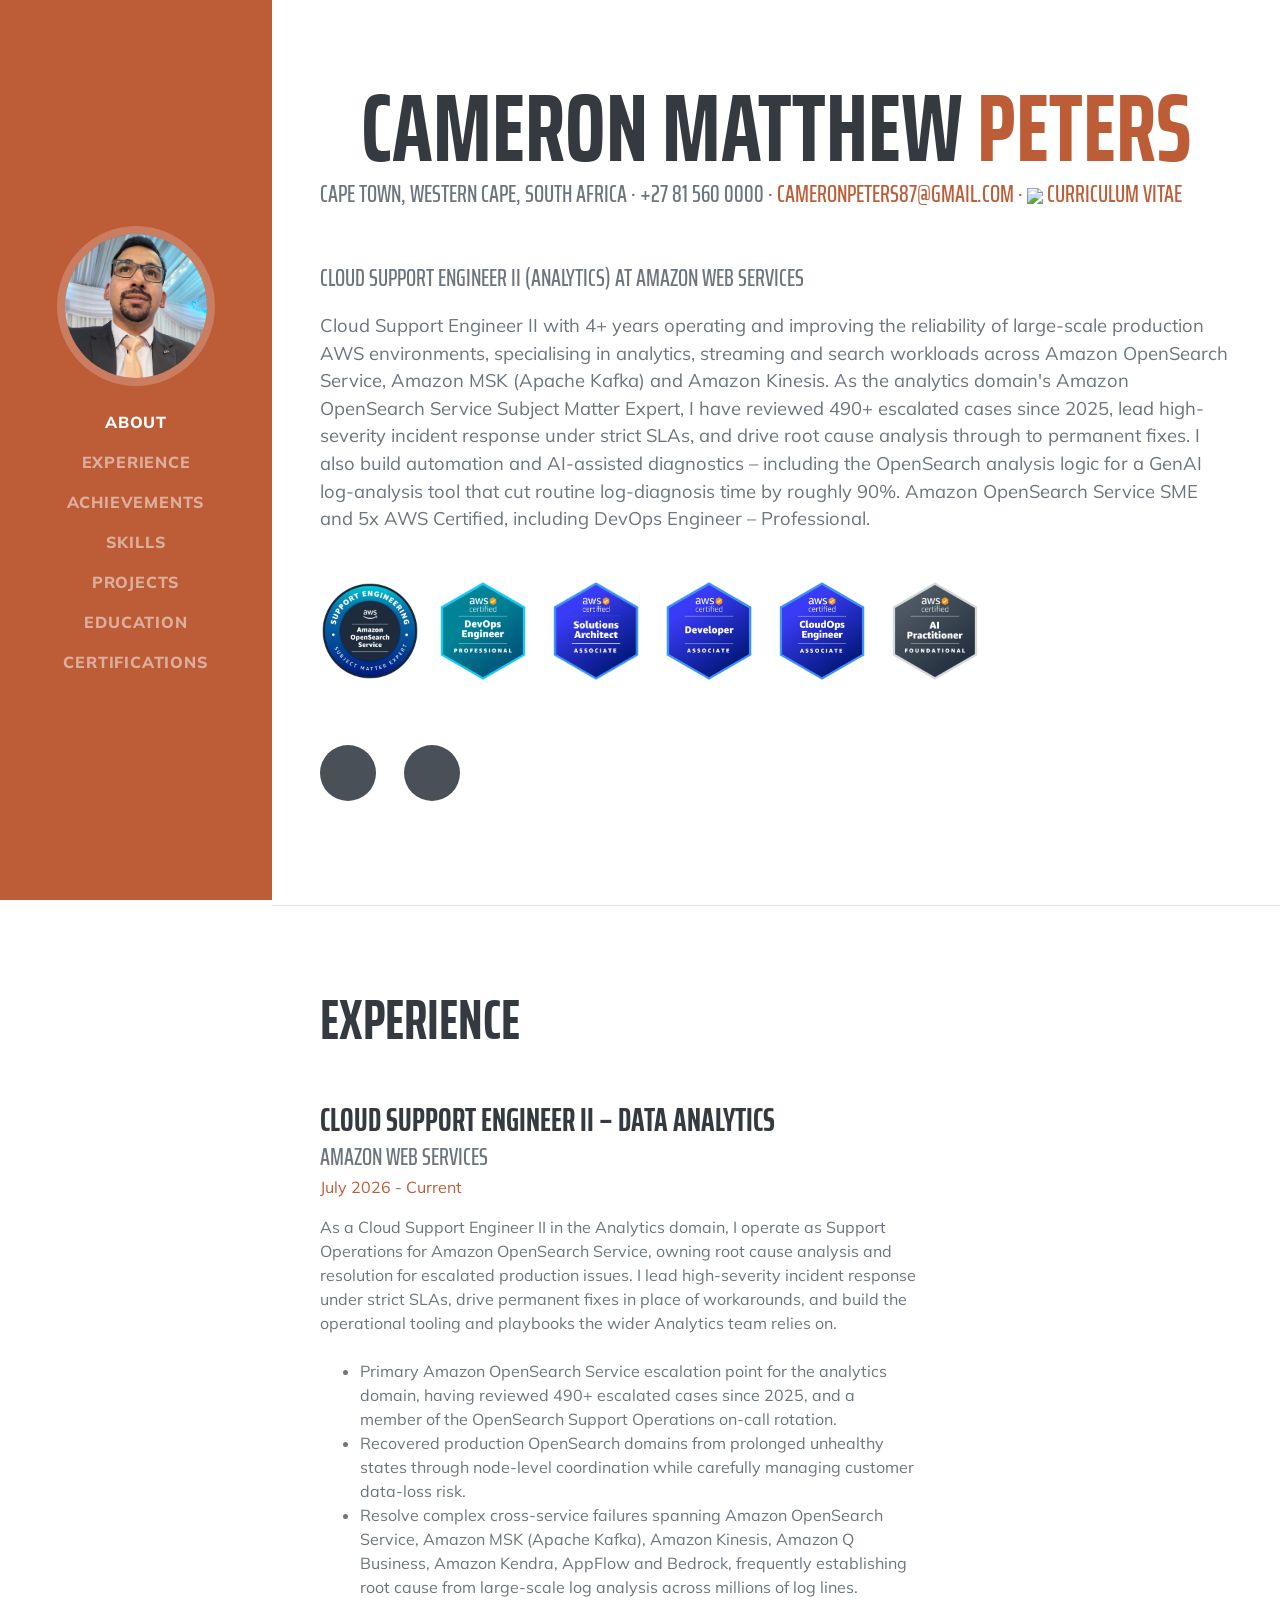
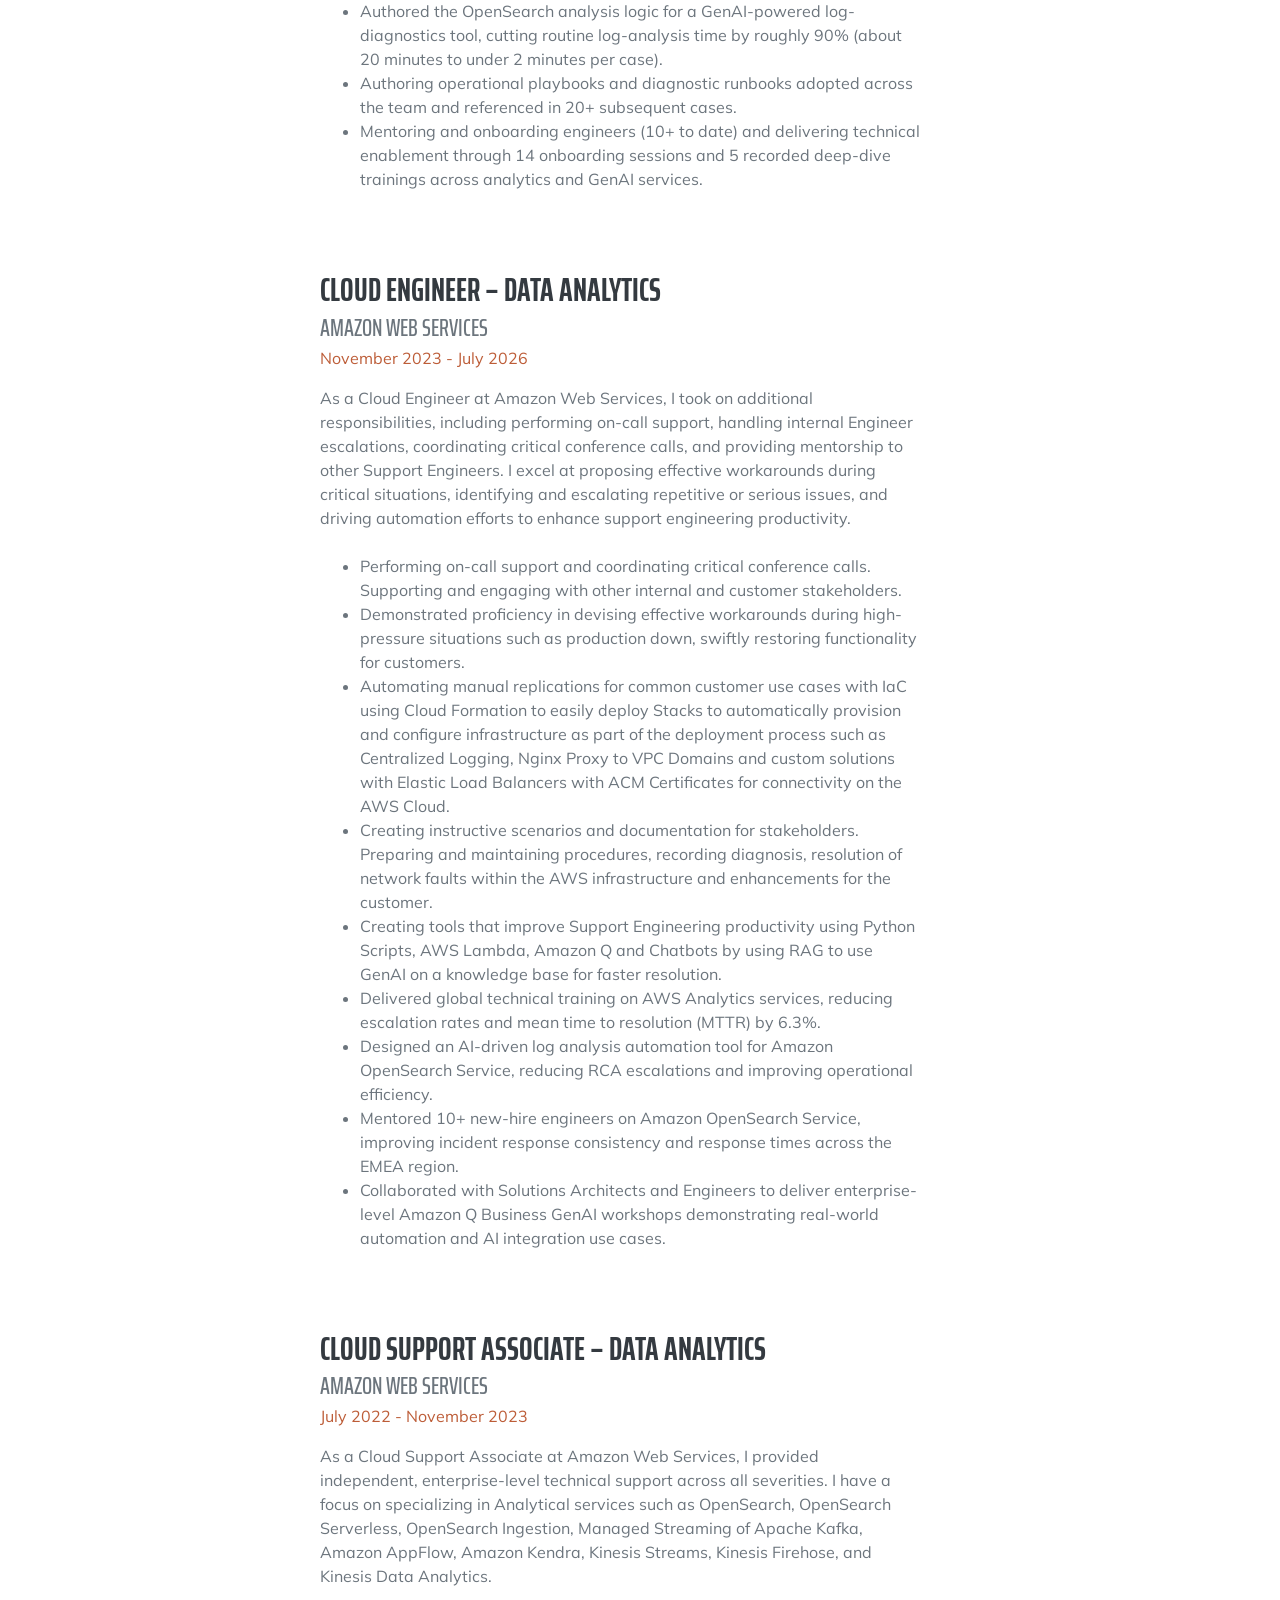
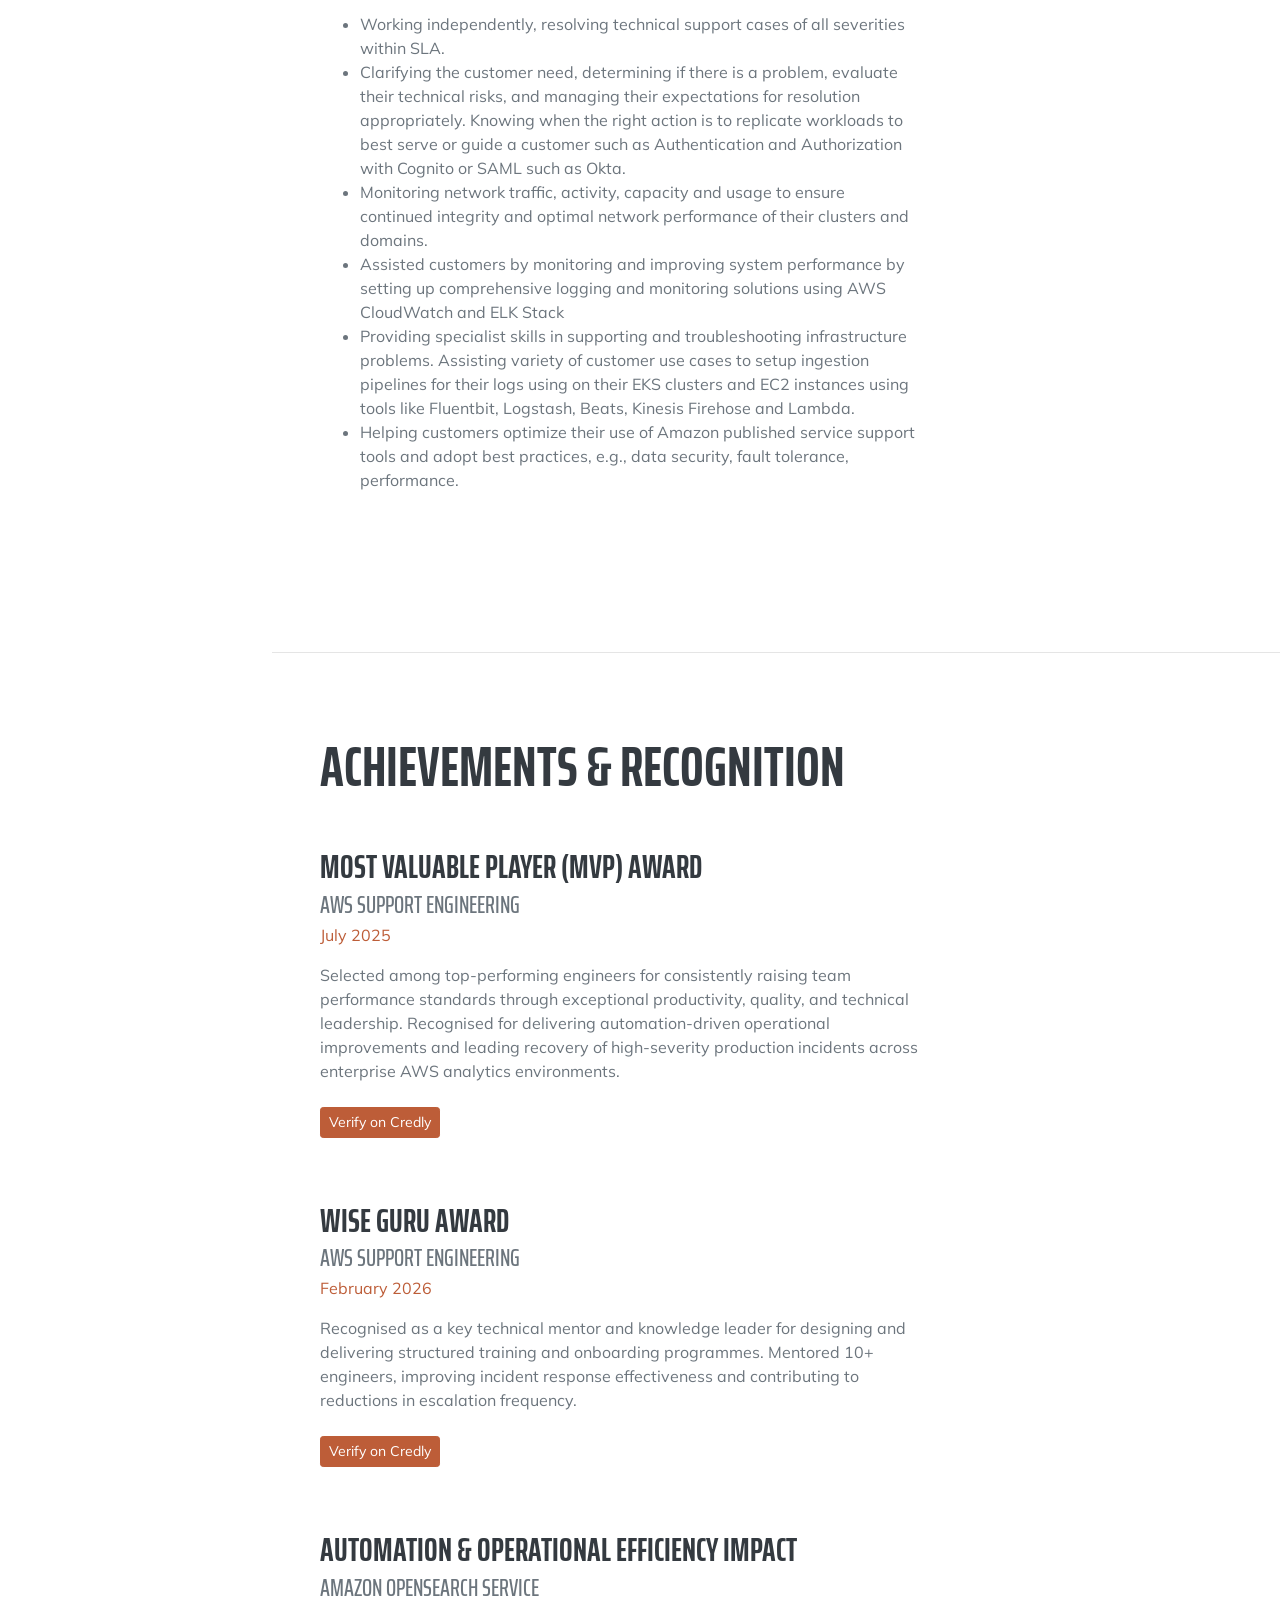
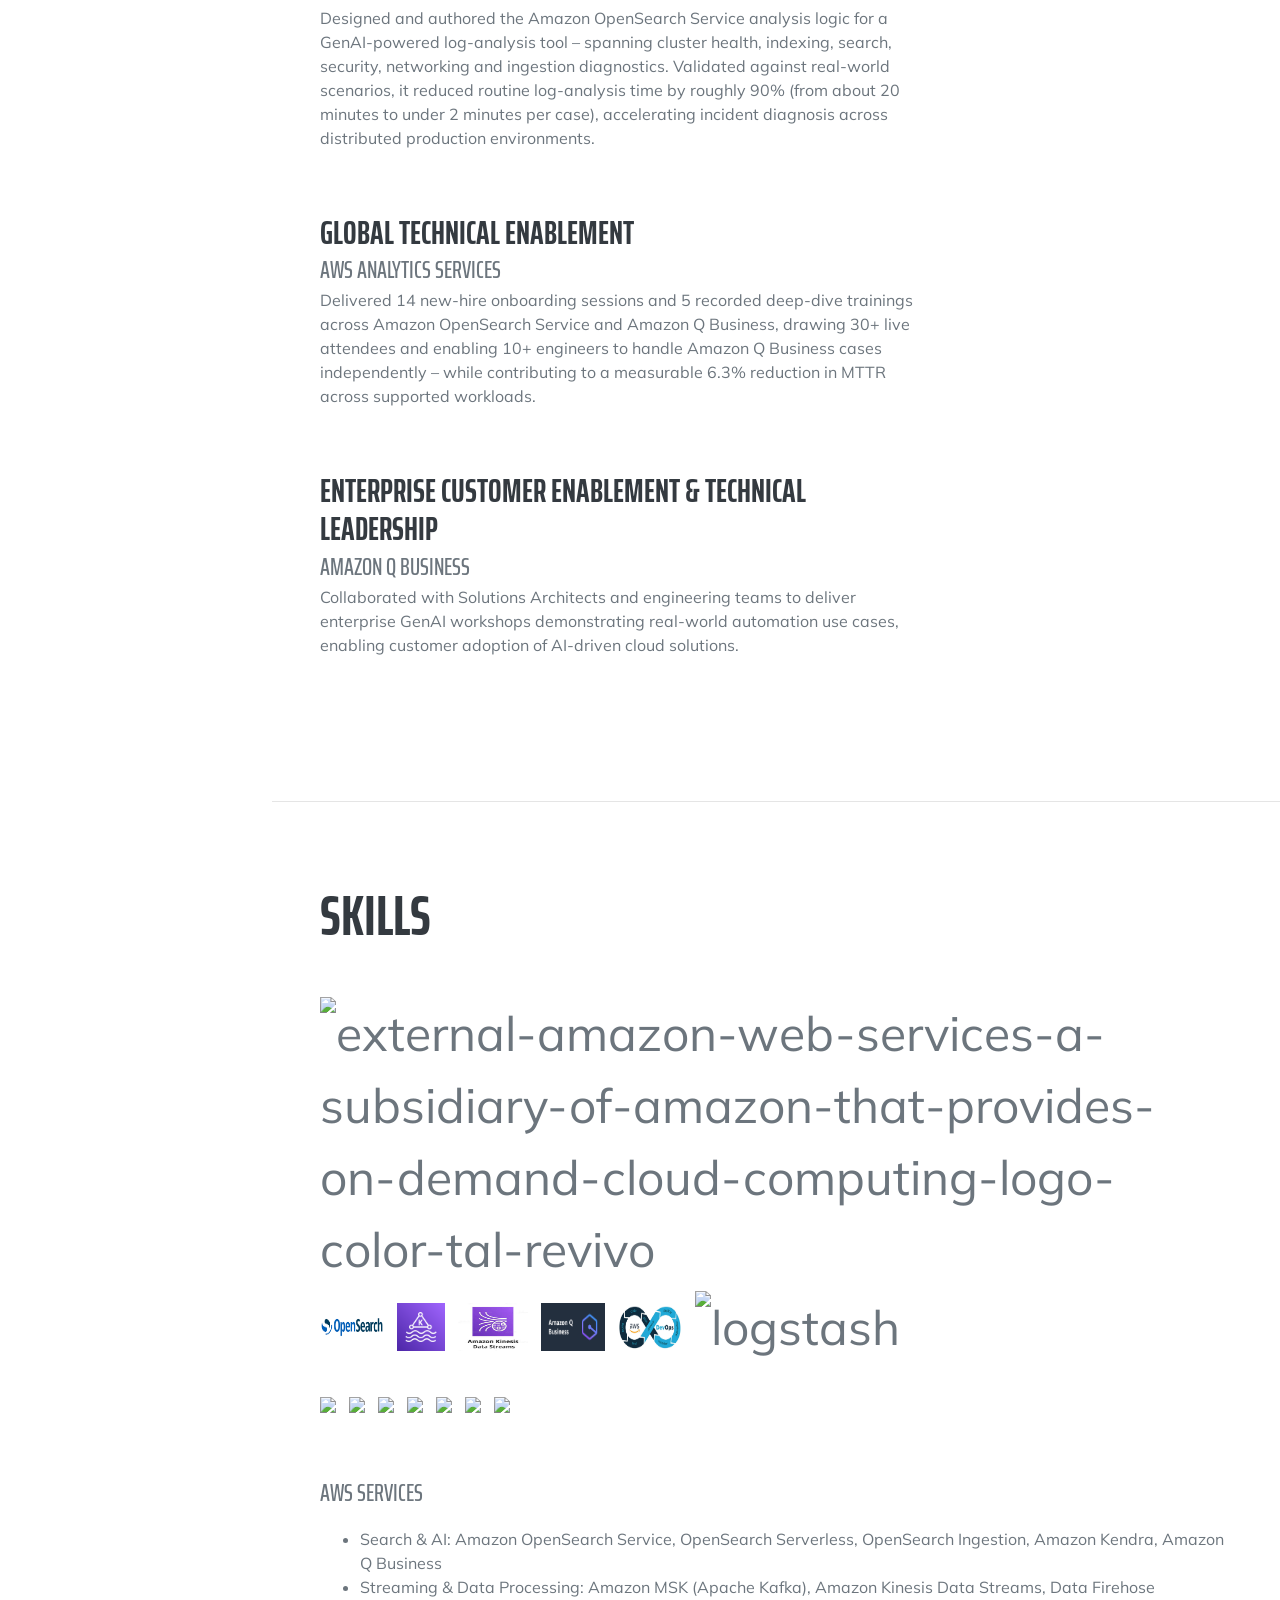
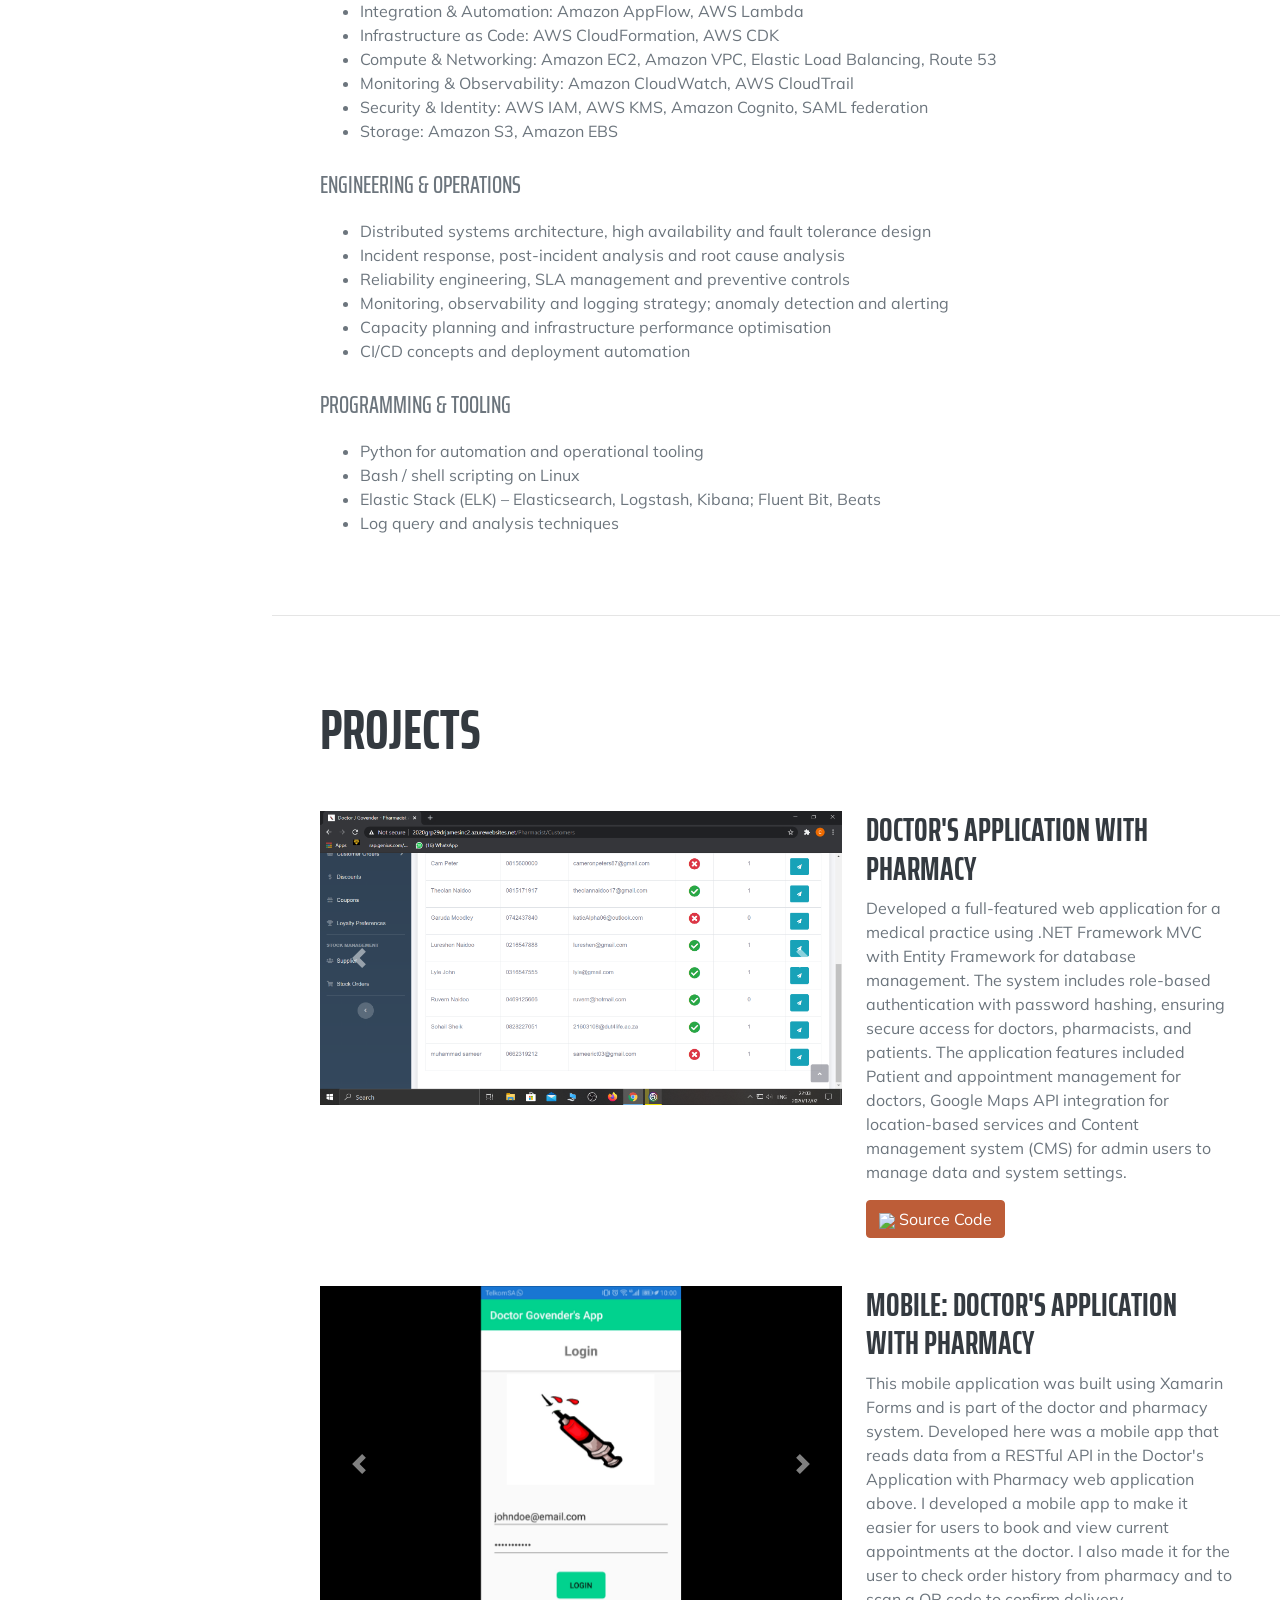
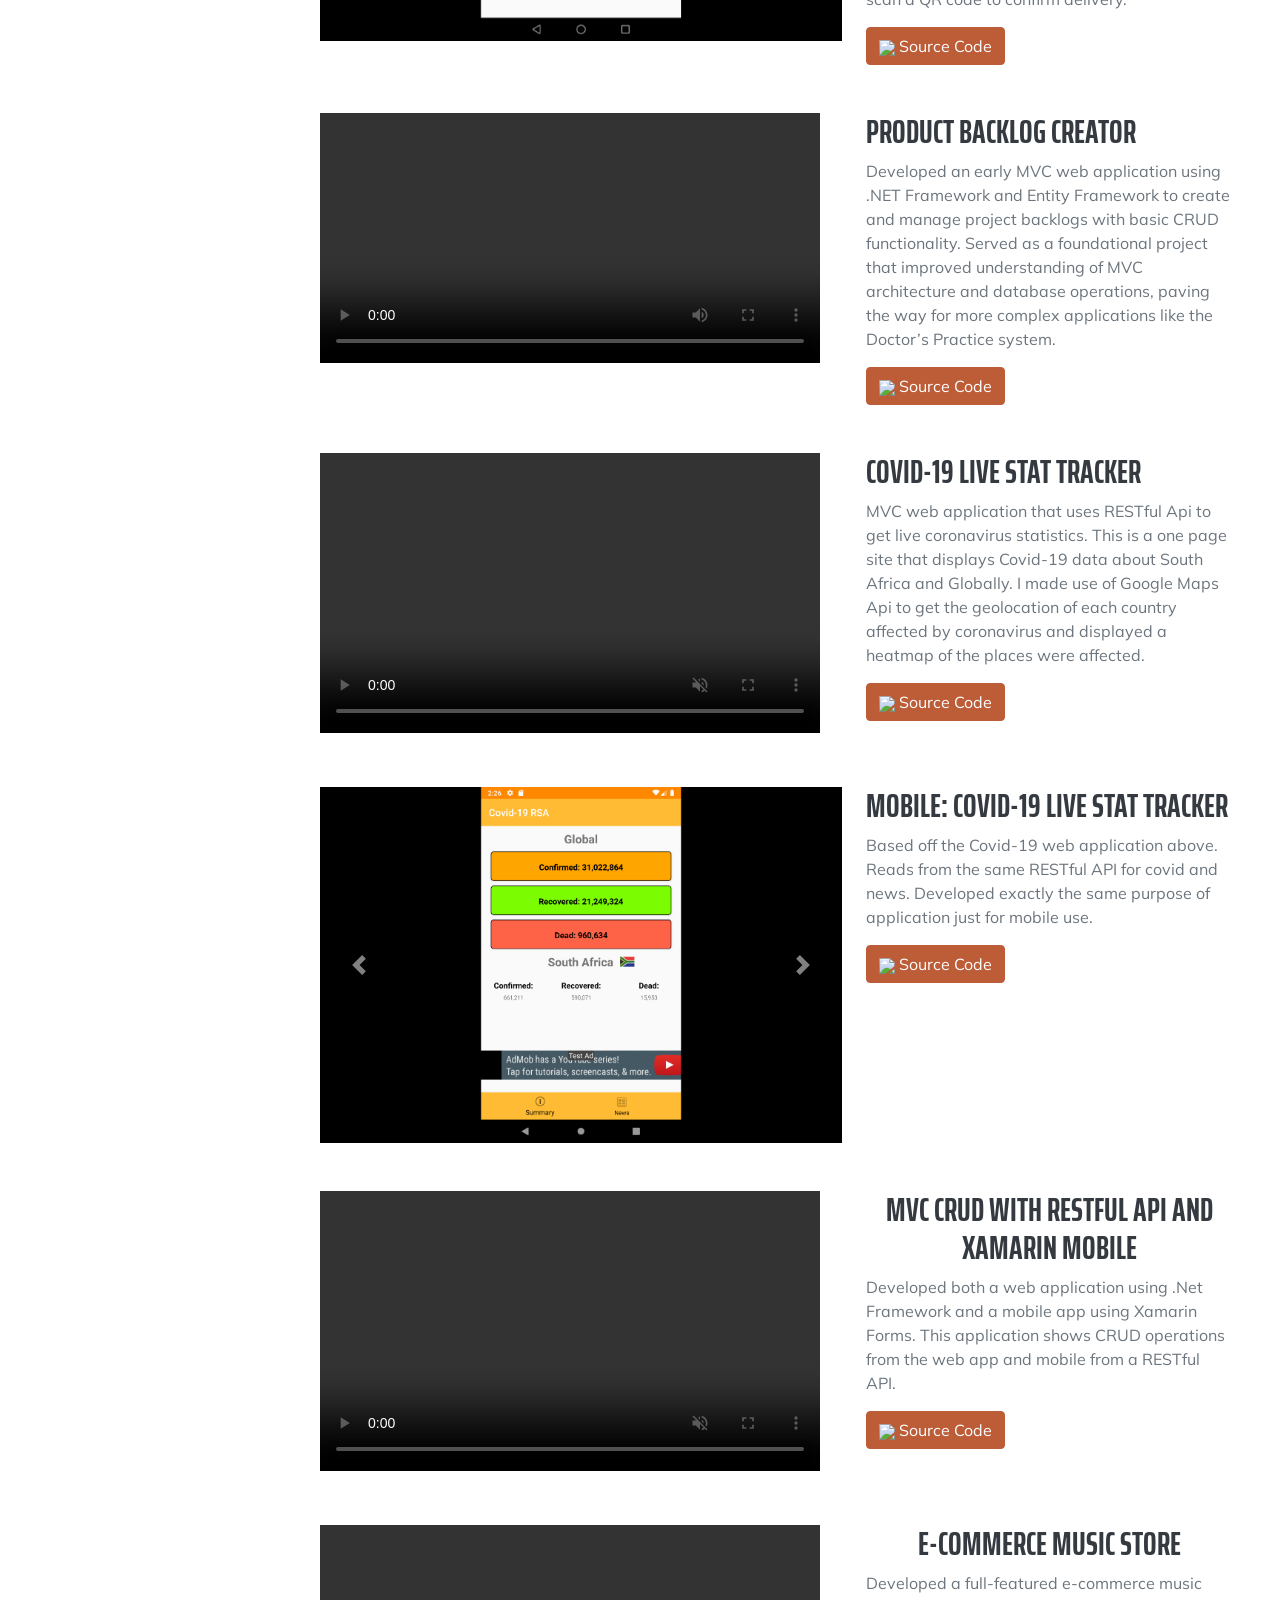
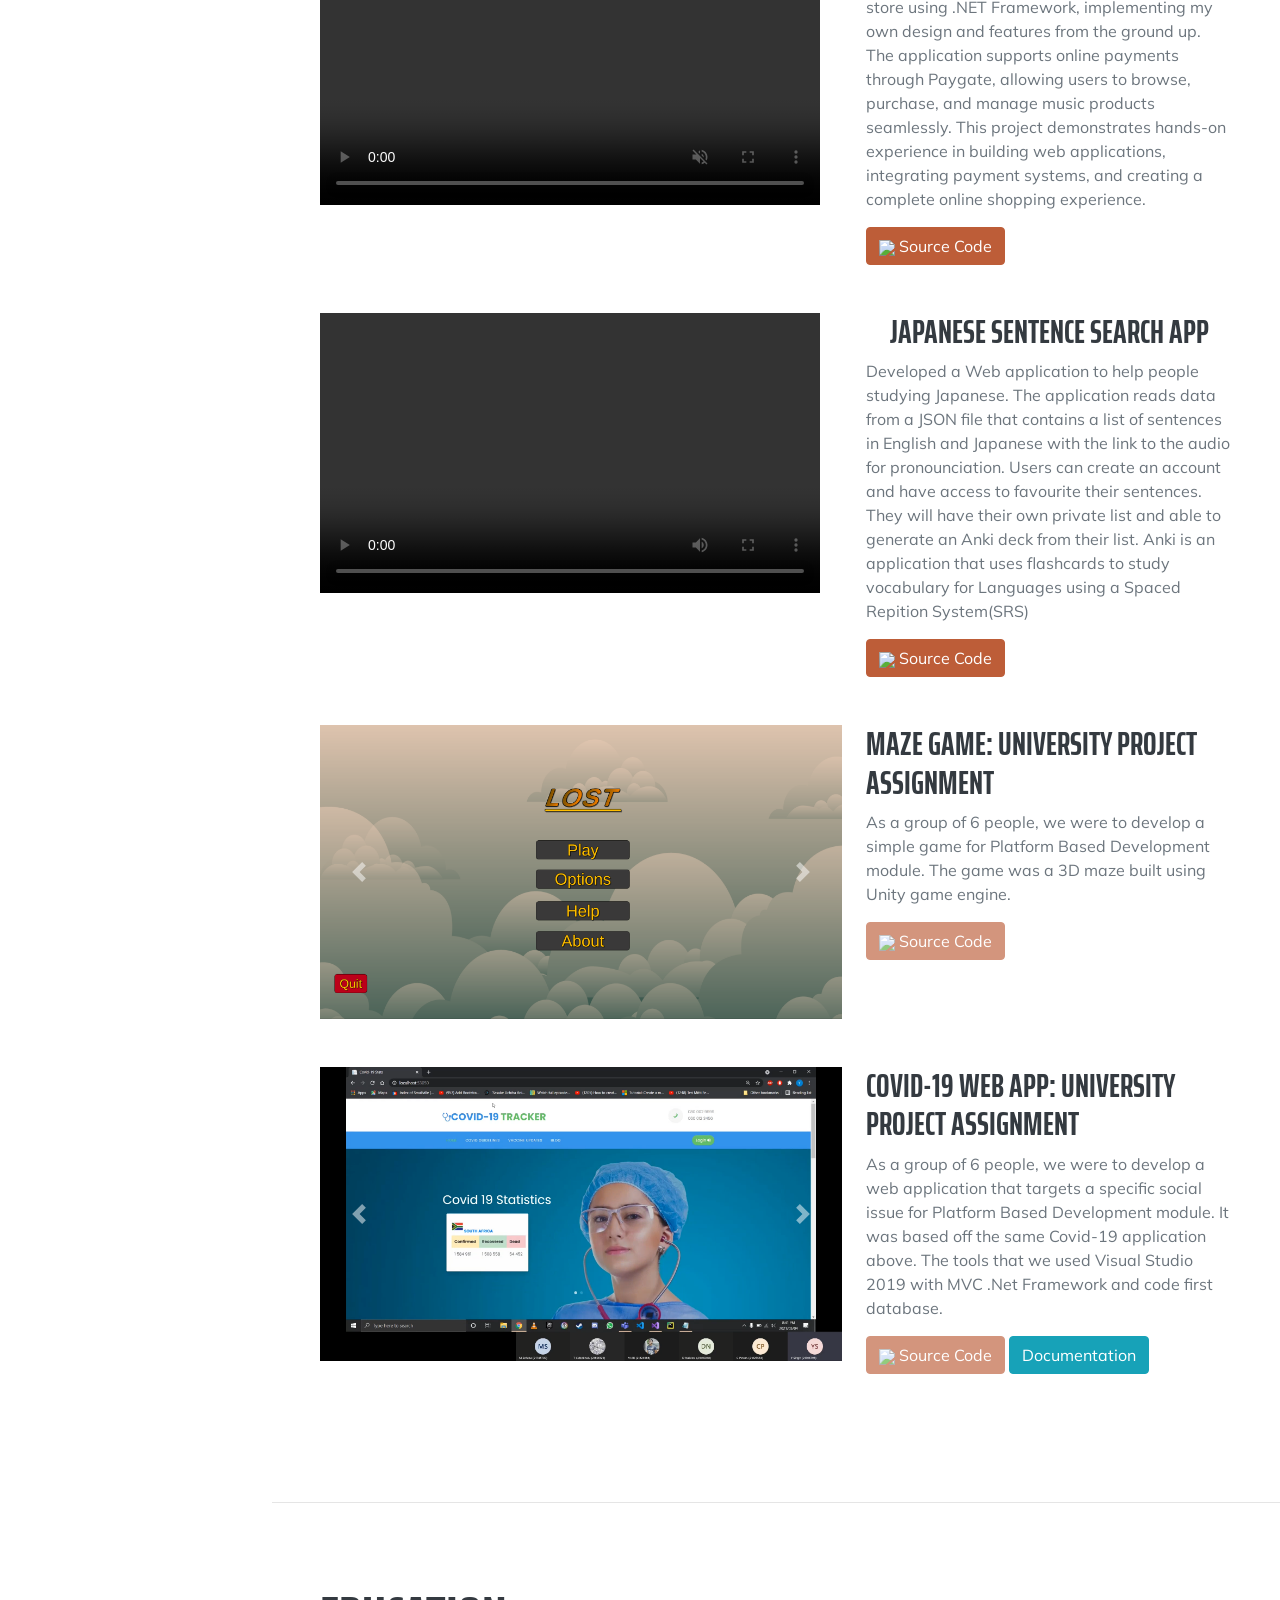
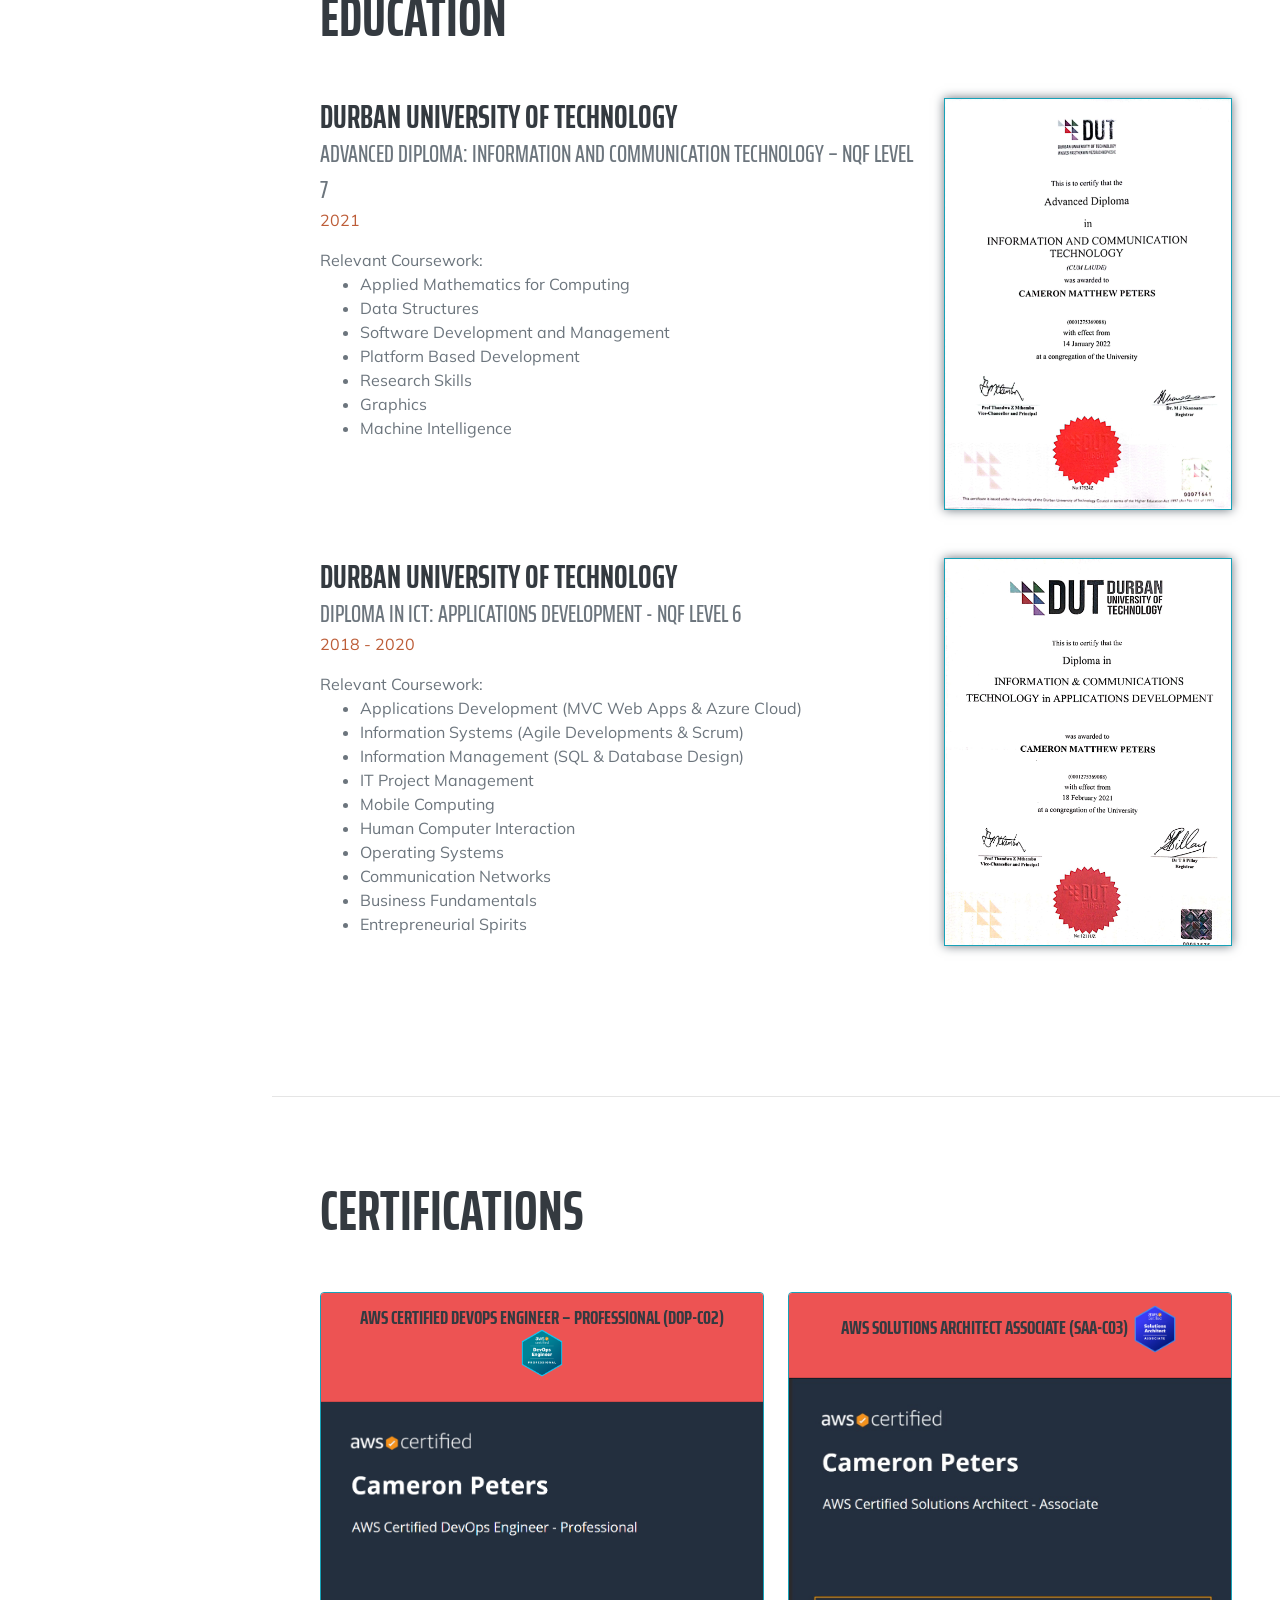
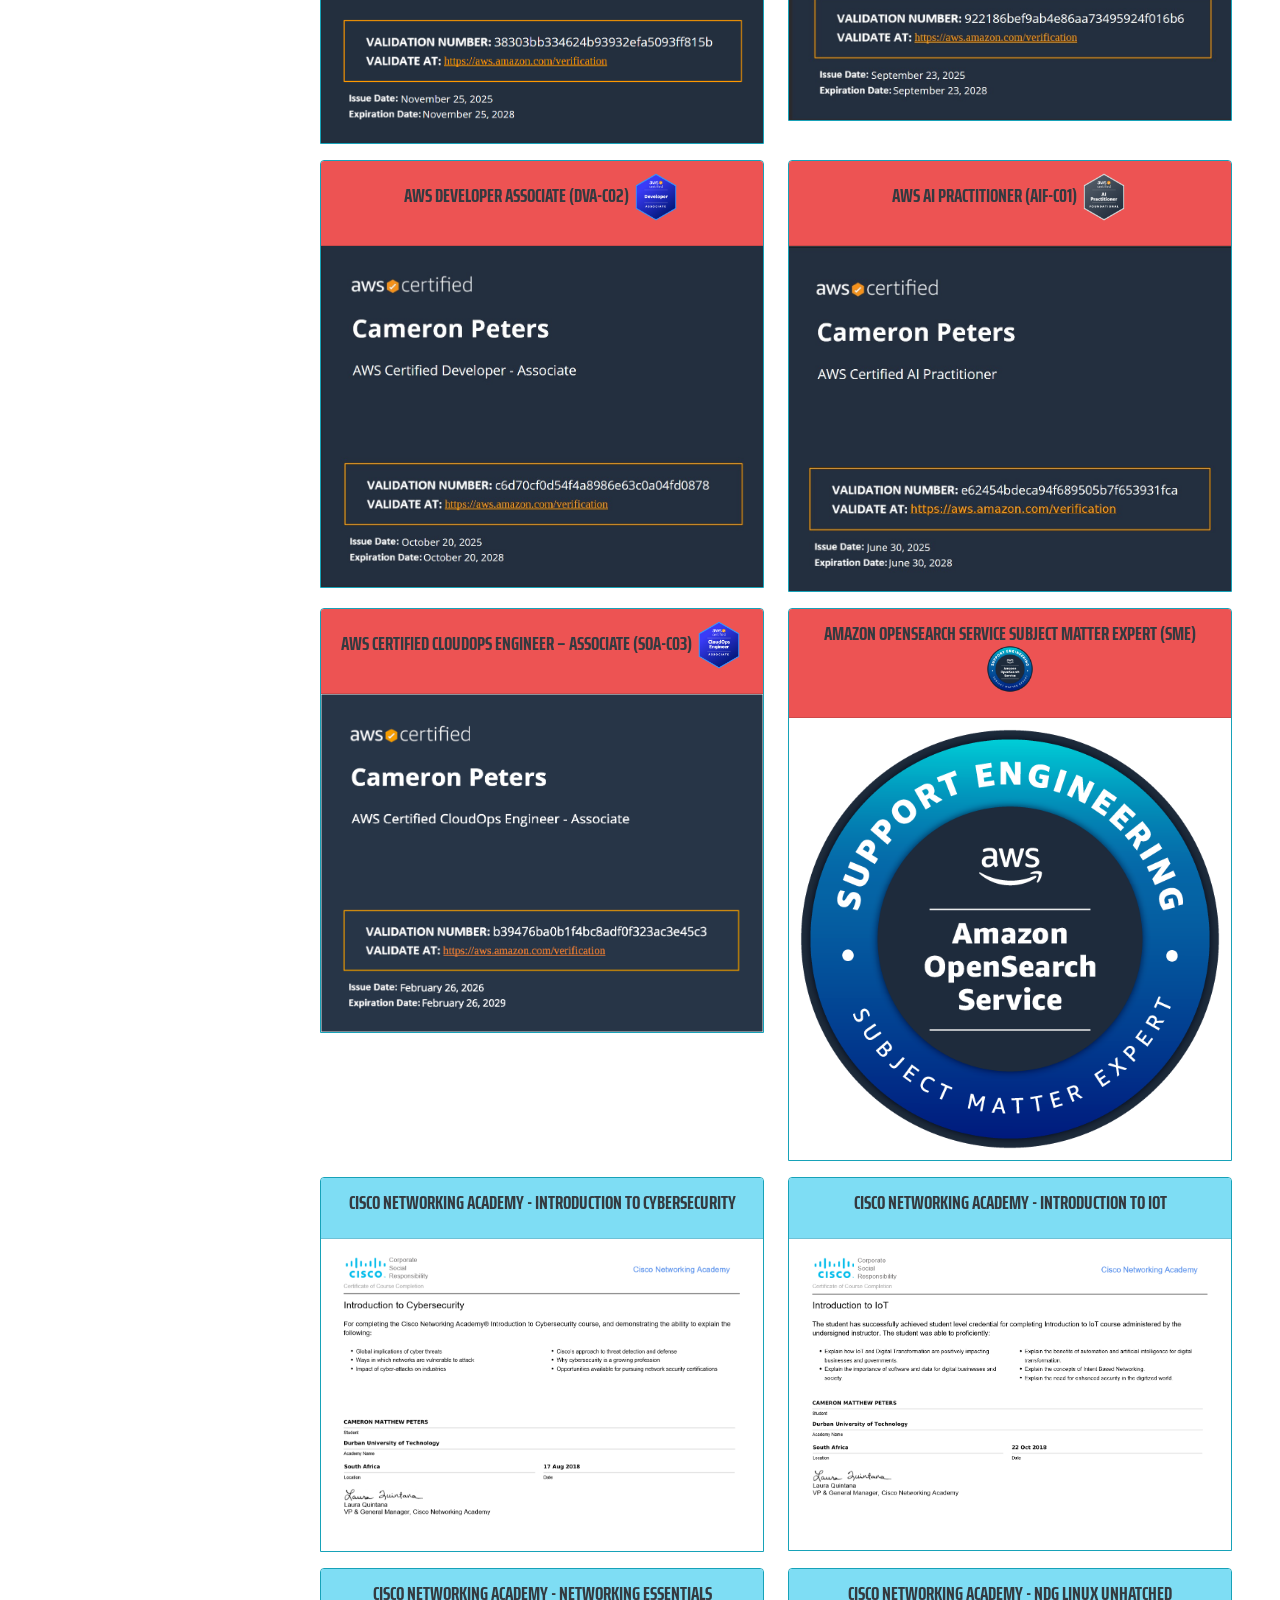
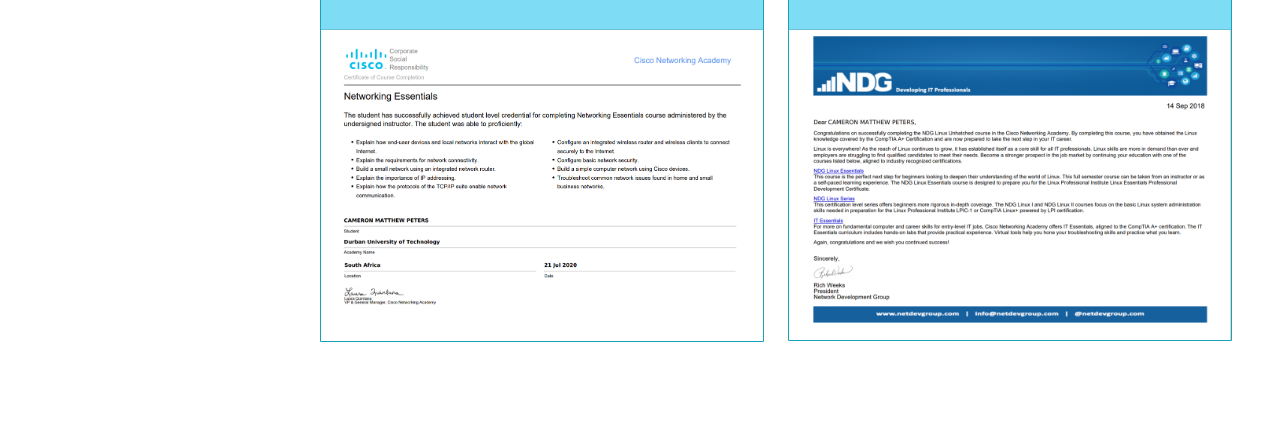
==== commit 1890c29b: "Show CloudOps certificate on the CloudOps card, linking to the PDF The CloudOps Engineer - Associate" ====
--- a/index.html
+++ b/index.html
@@ -1225,10 +1225,9 @@
                             </div>
                             <div class="card-body">
                                 <div class="img-container">
-                                    <a href="https://www.credly.com/badges/2739dd31-fe7c-4618-a334-185cc45554a8"
-                                        target="_blank" rel="noopener">
-                                        <img src="assets/certifications/soa.png" class="responsive"
-                                            alt="AWS Certified CloudOps Engineer – Associate badge" />
+                                    <a href="assets/certifications/soa.pdf" target="blank">
+                                        <img src="assets/certifications/soa-certificate.png" class="responsive"
+                                            alt="AWS Certified CloudOps Engineer – Associate certificate" />
                                     </a>
                                 </div>
                             </div>
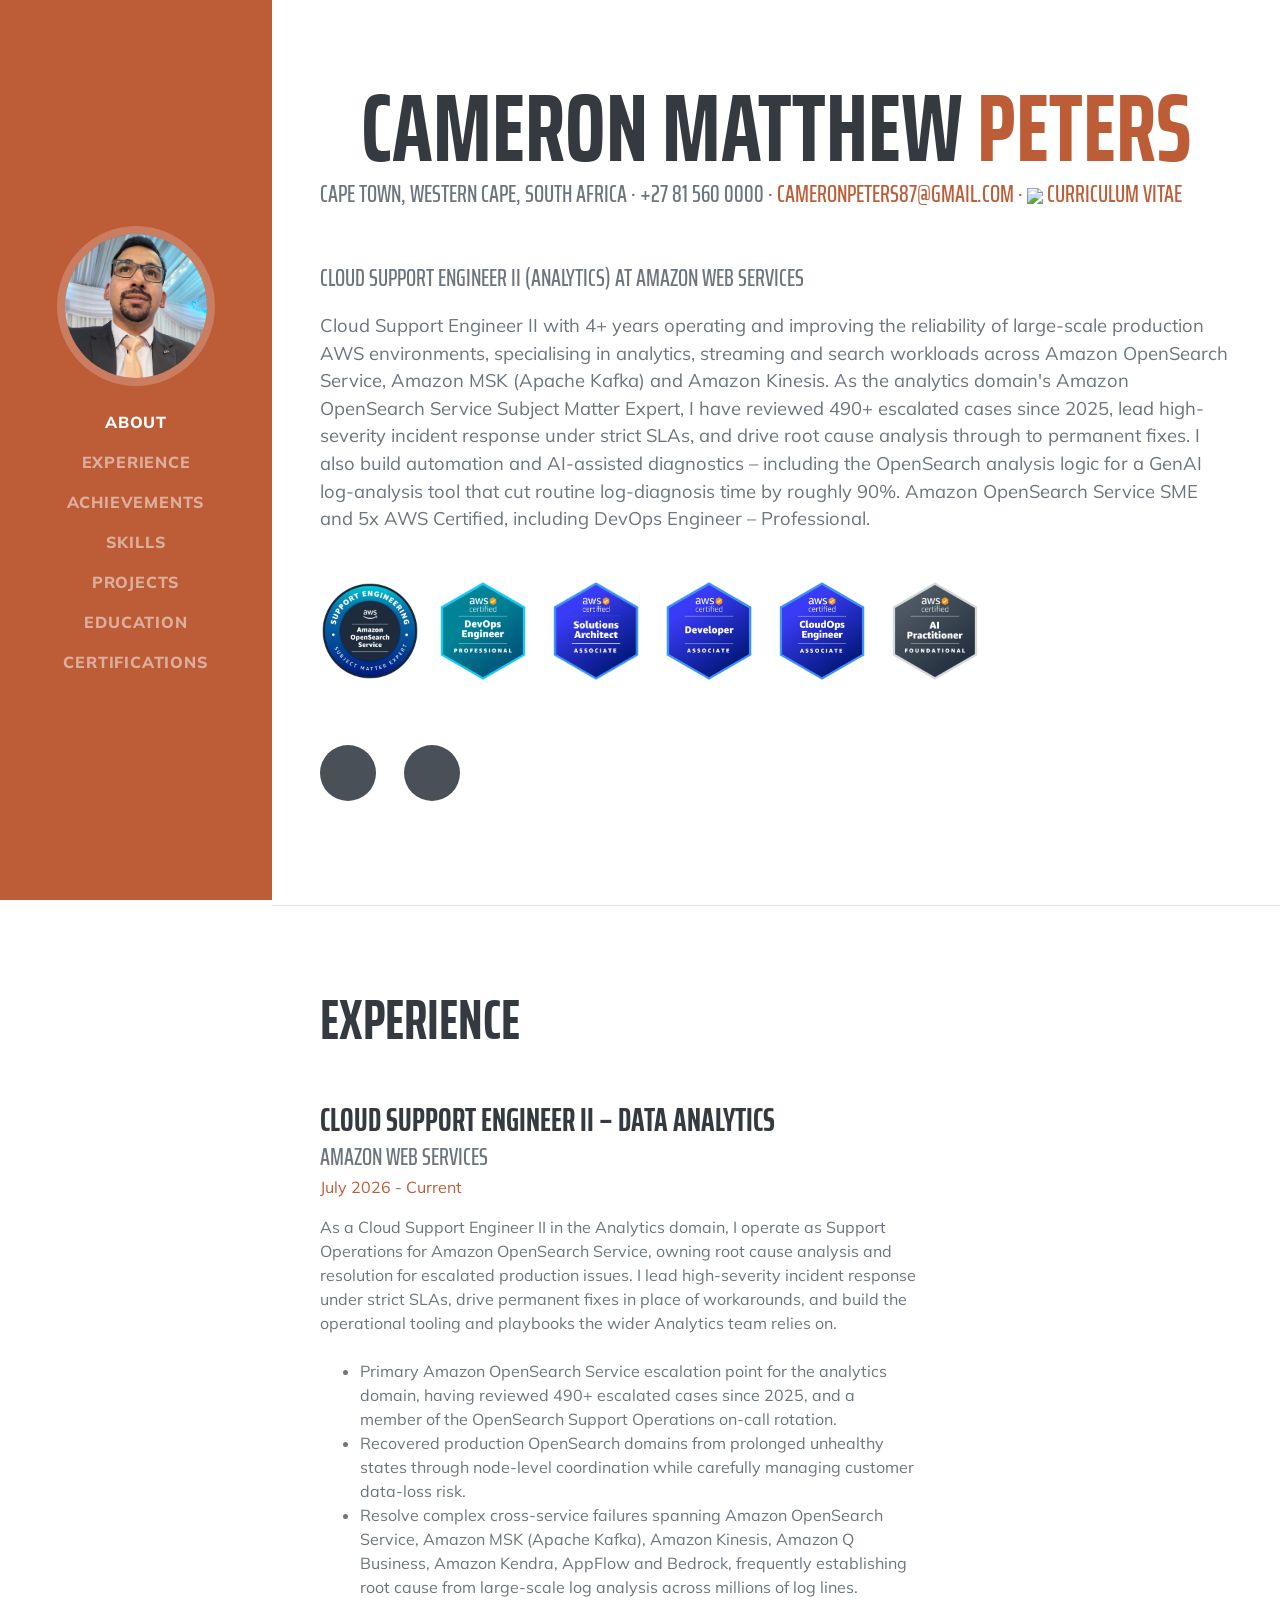
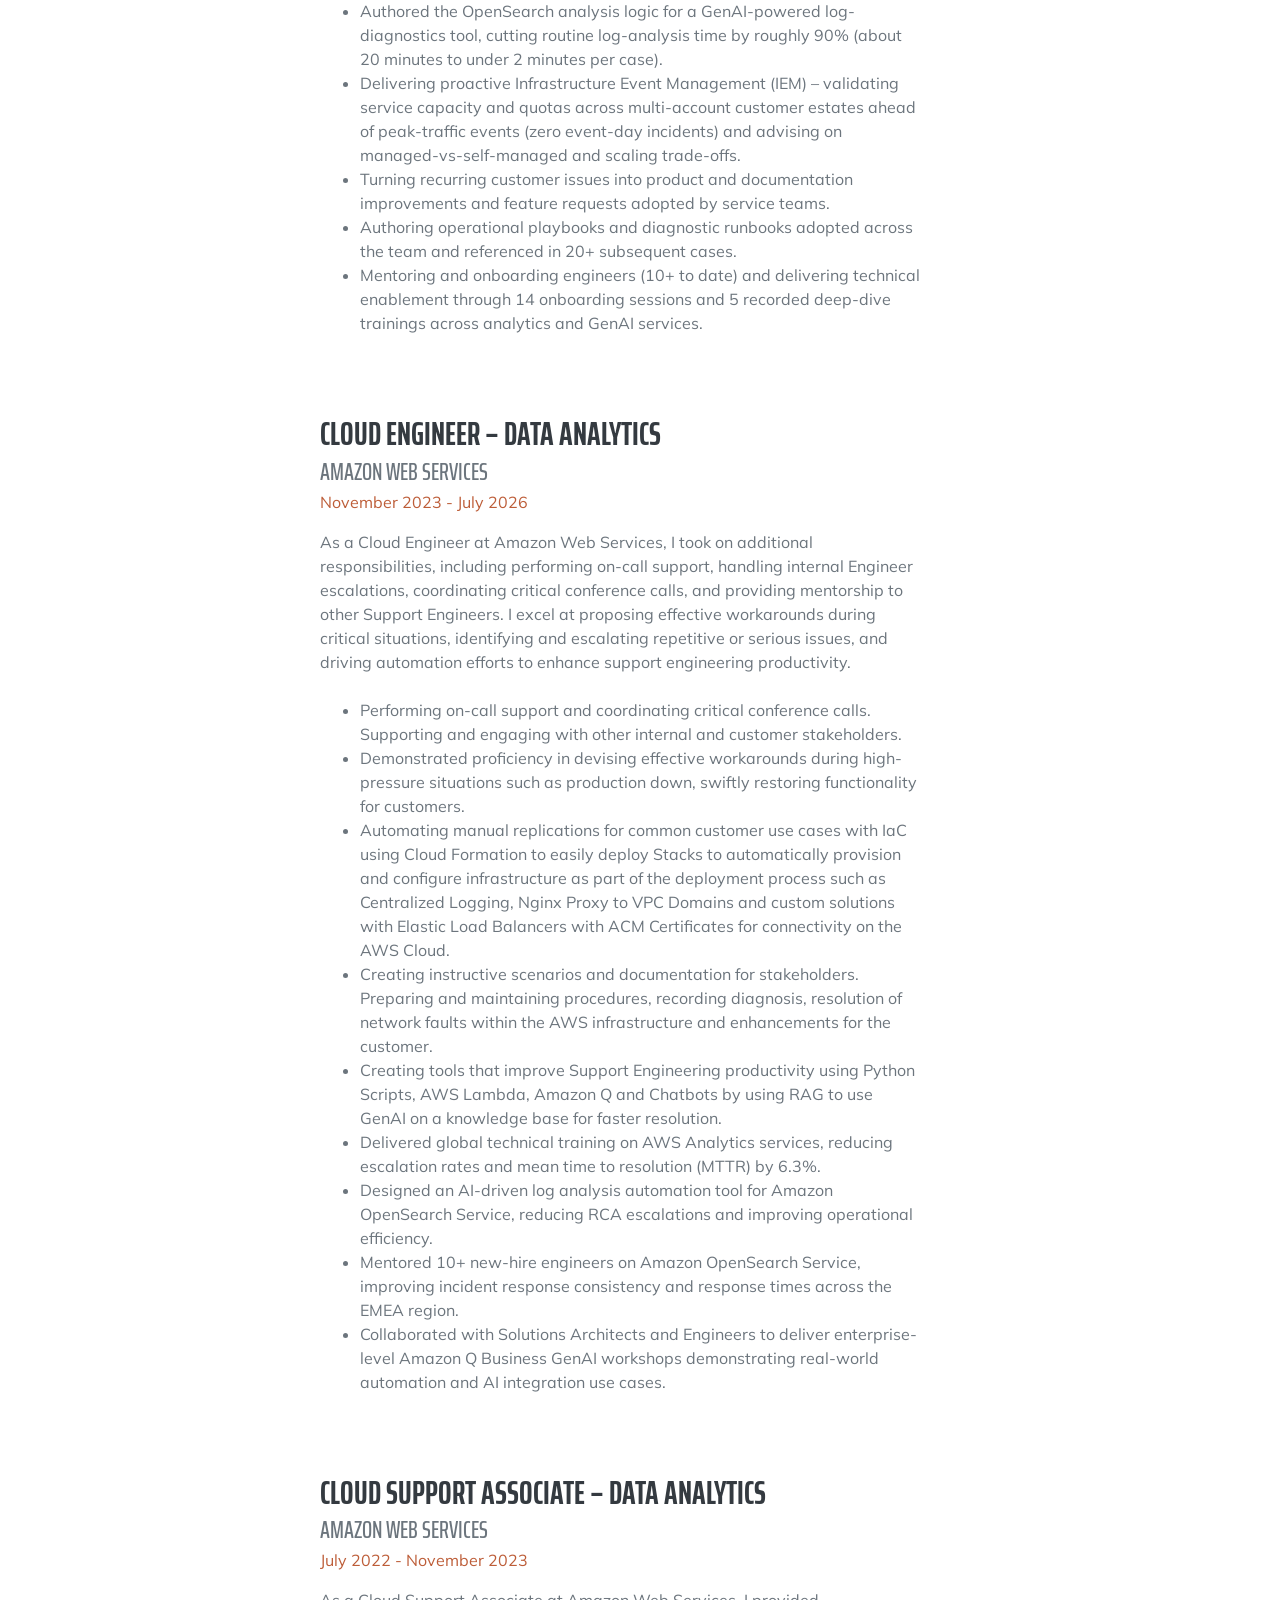
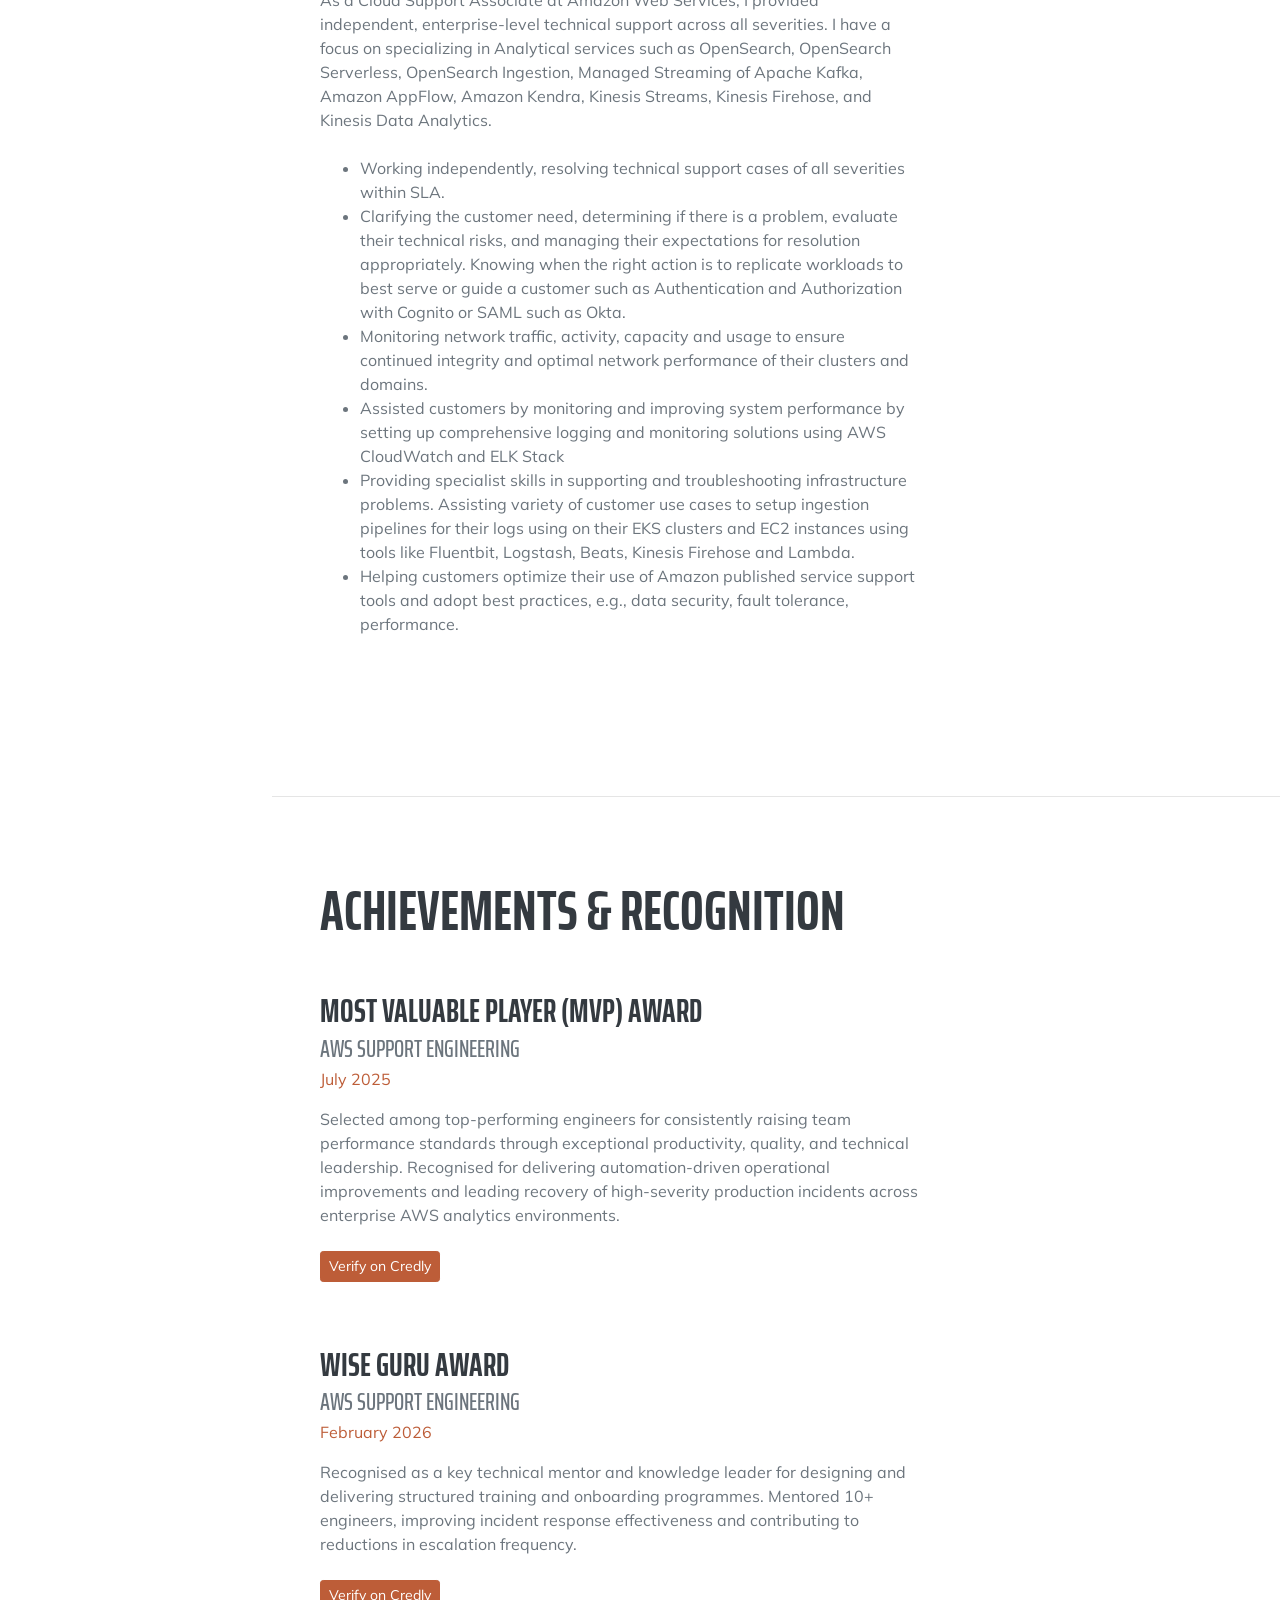
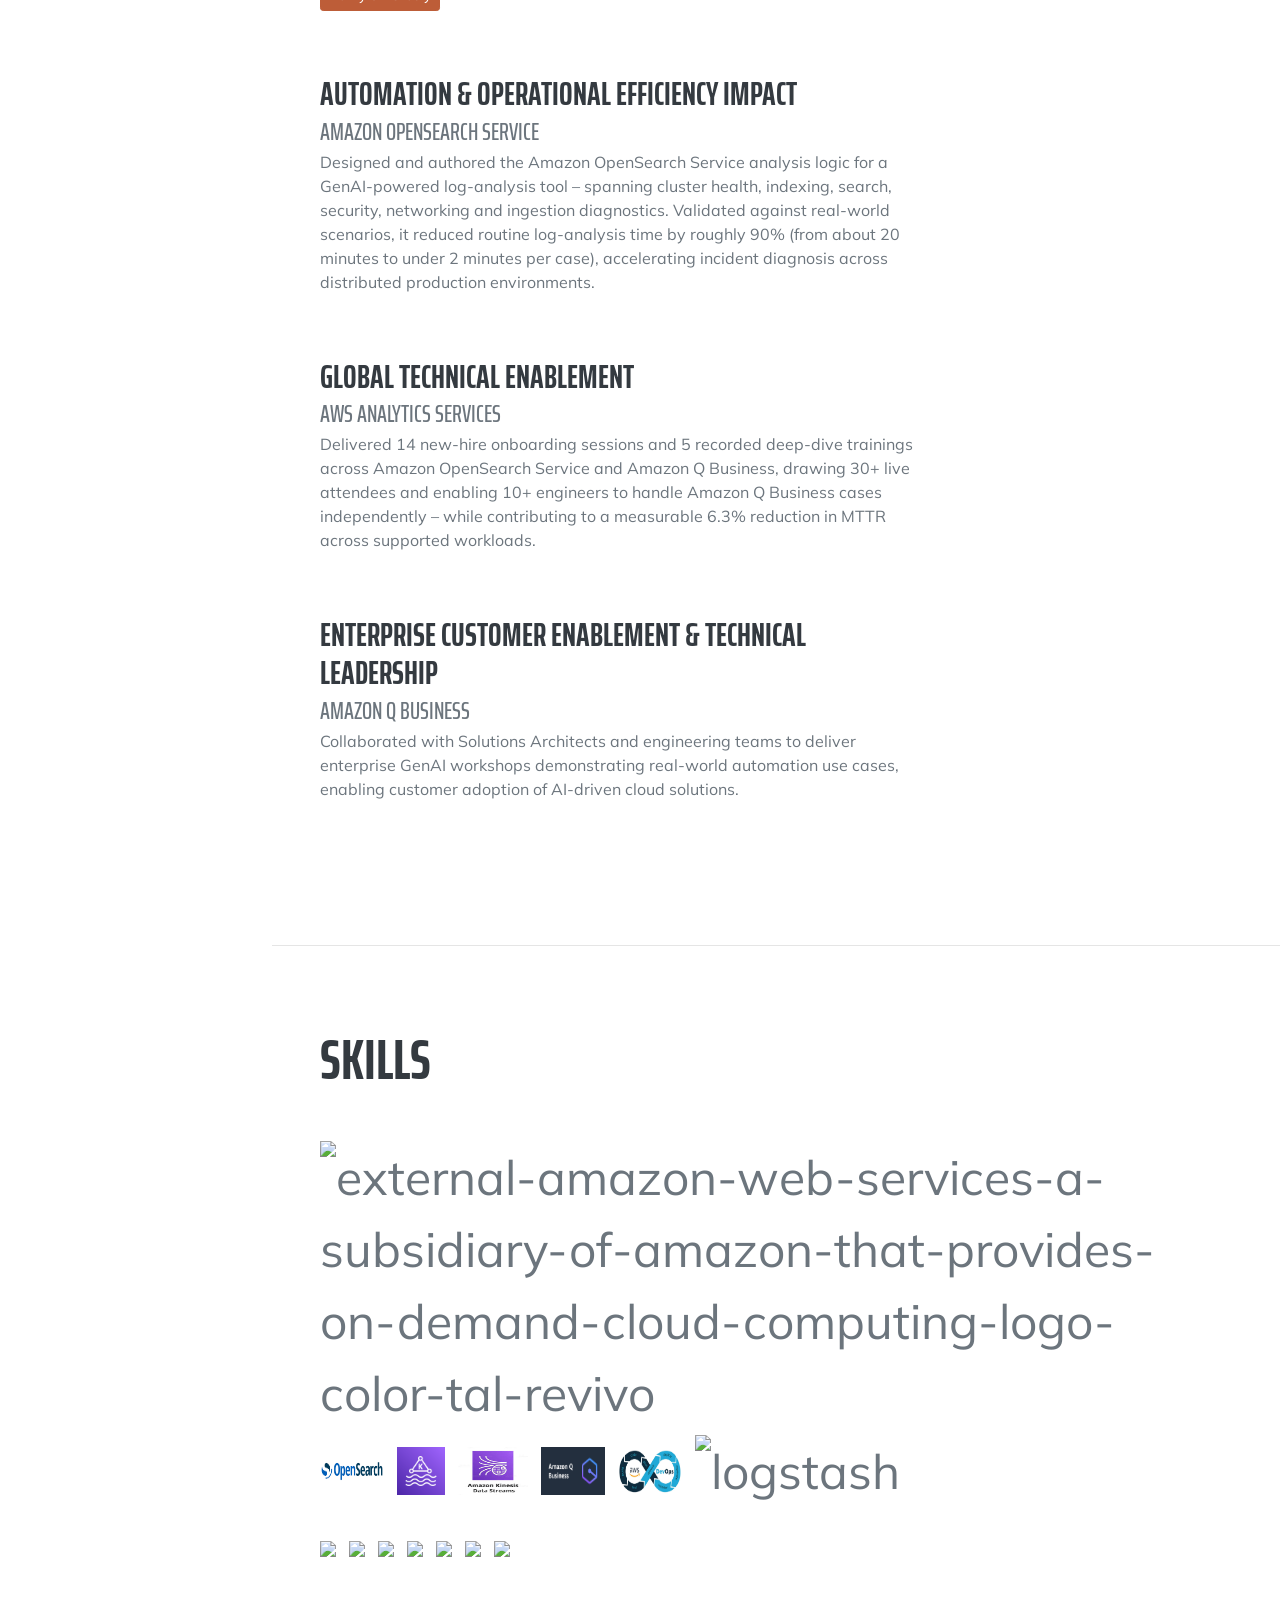
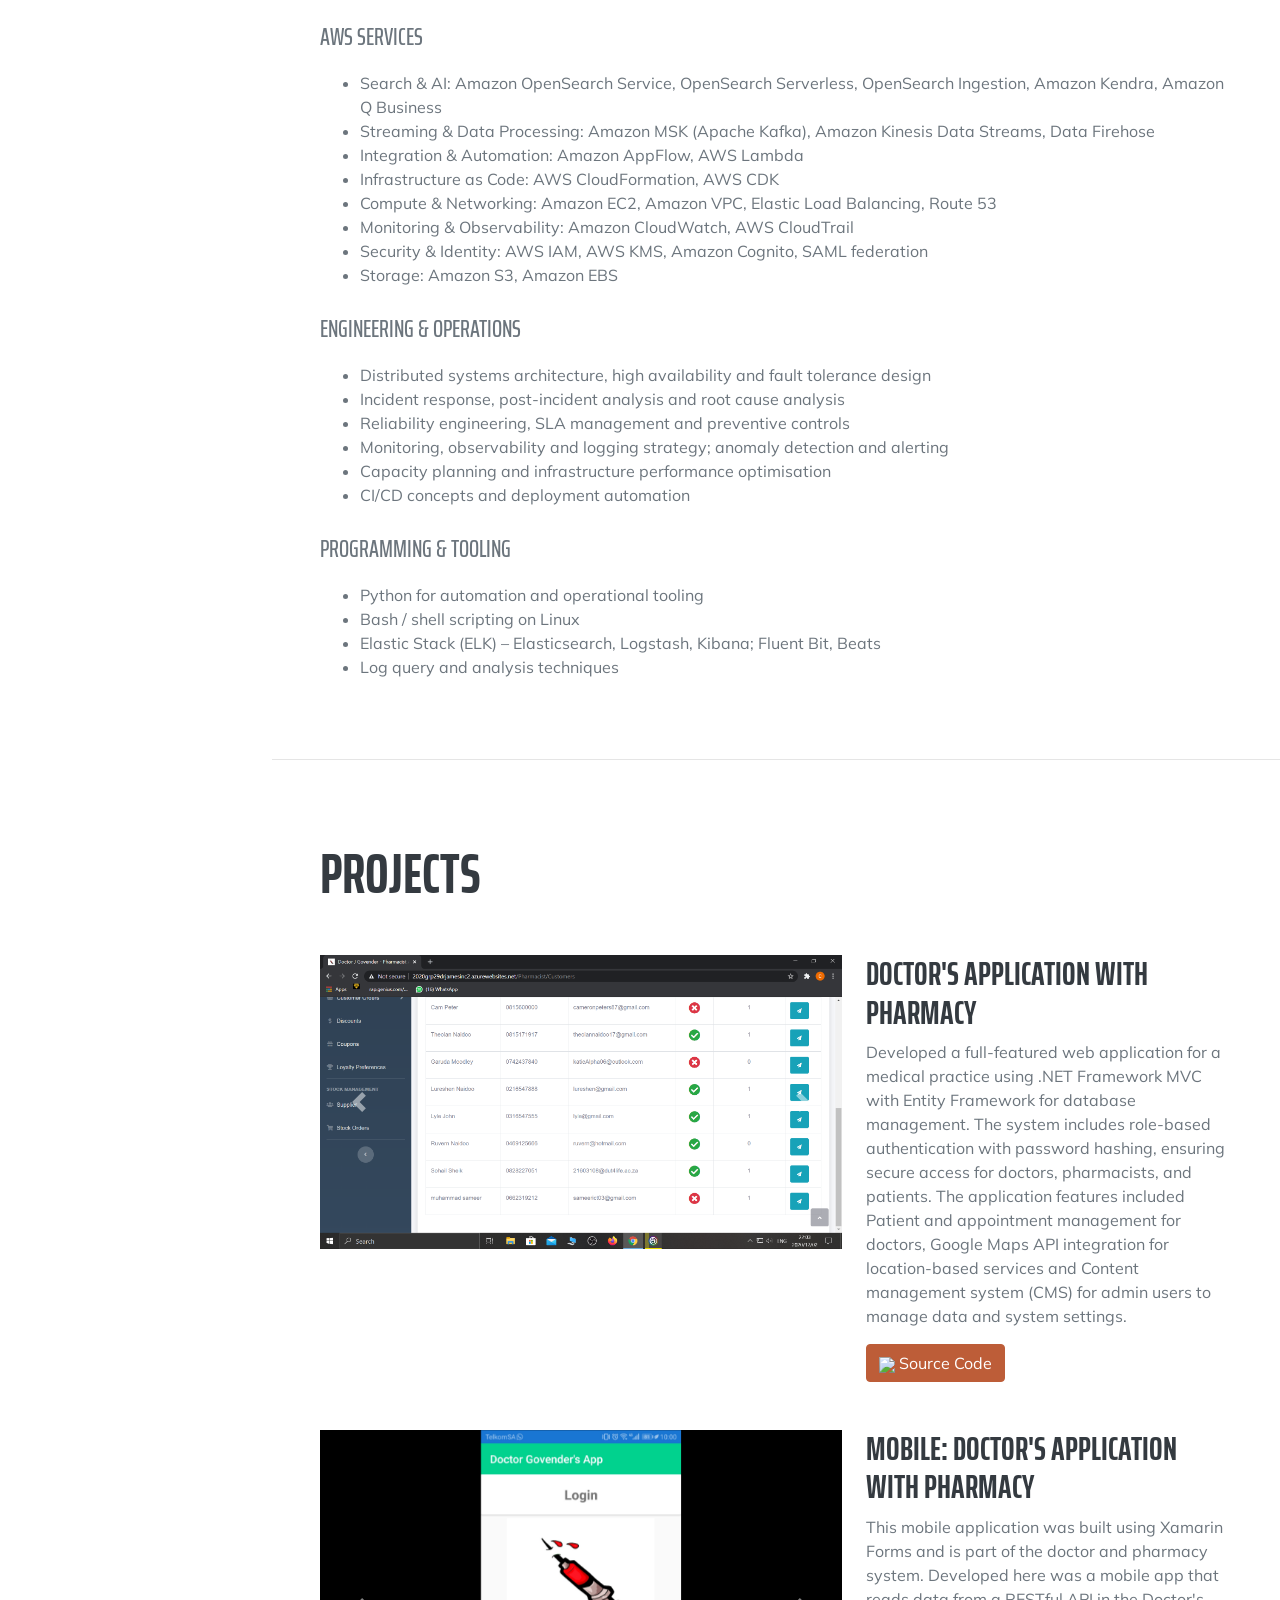
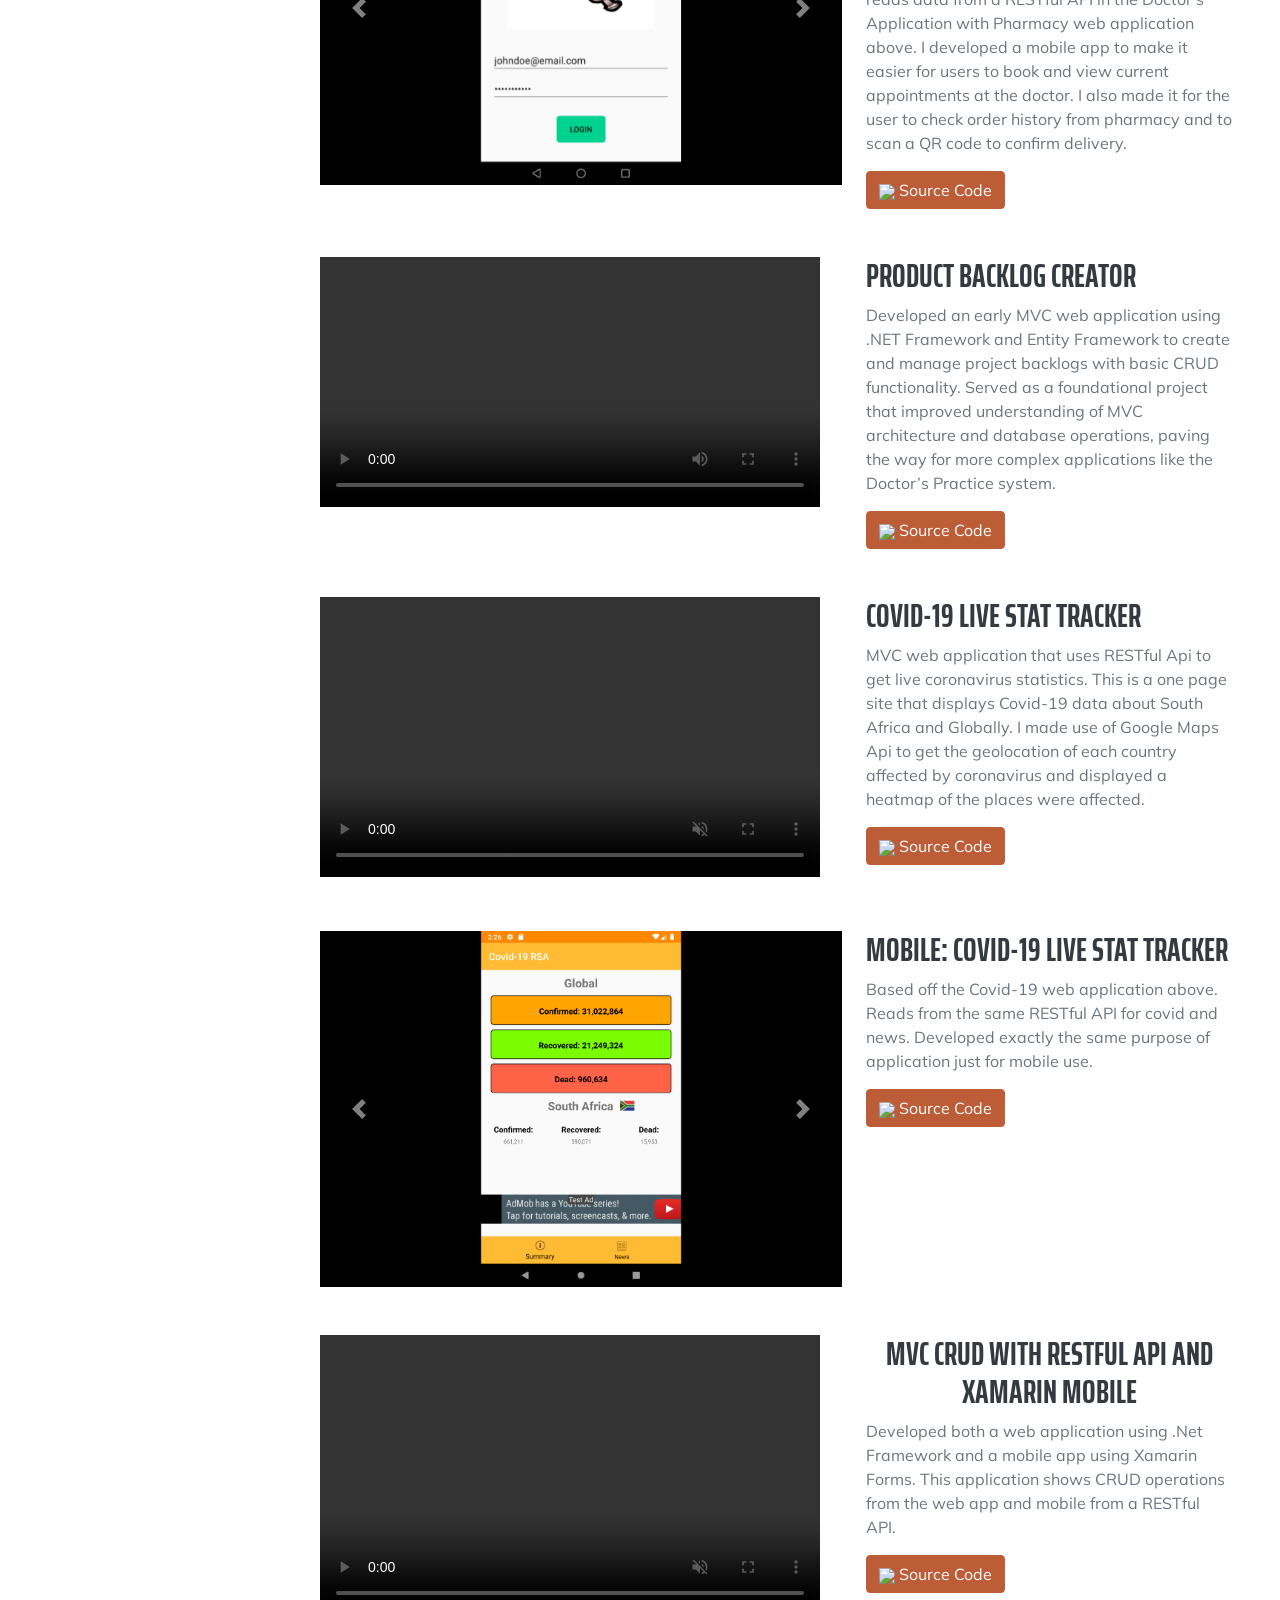
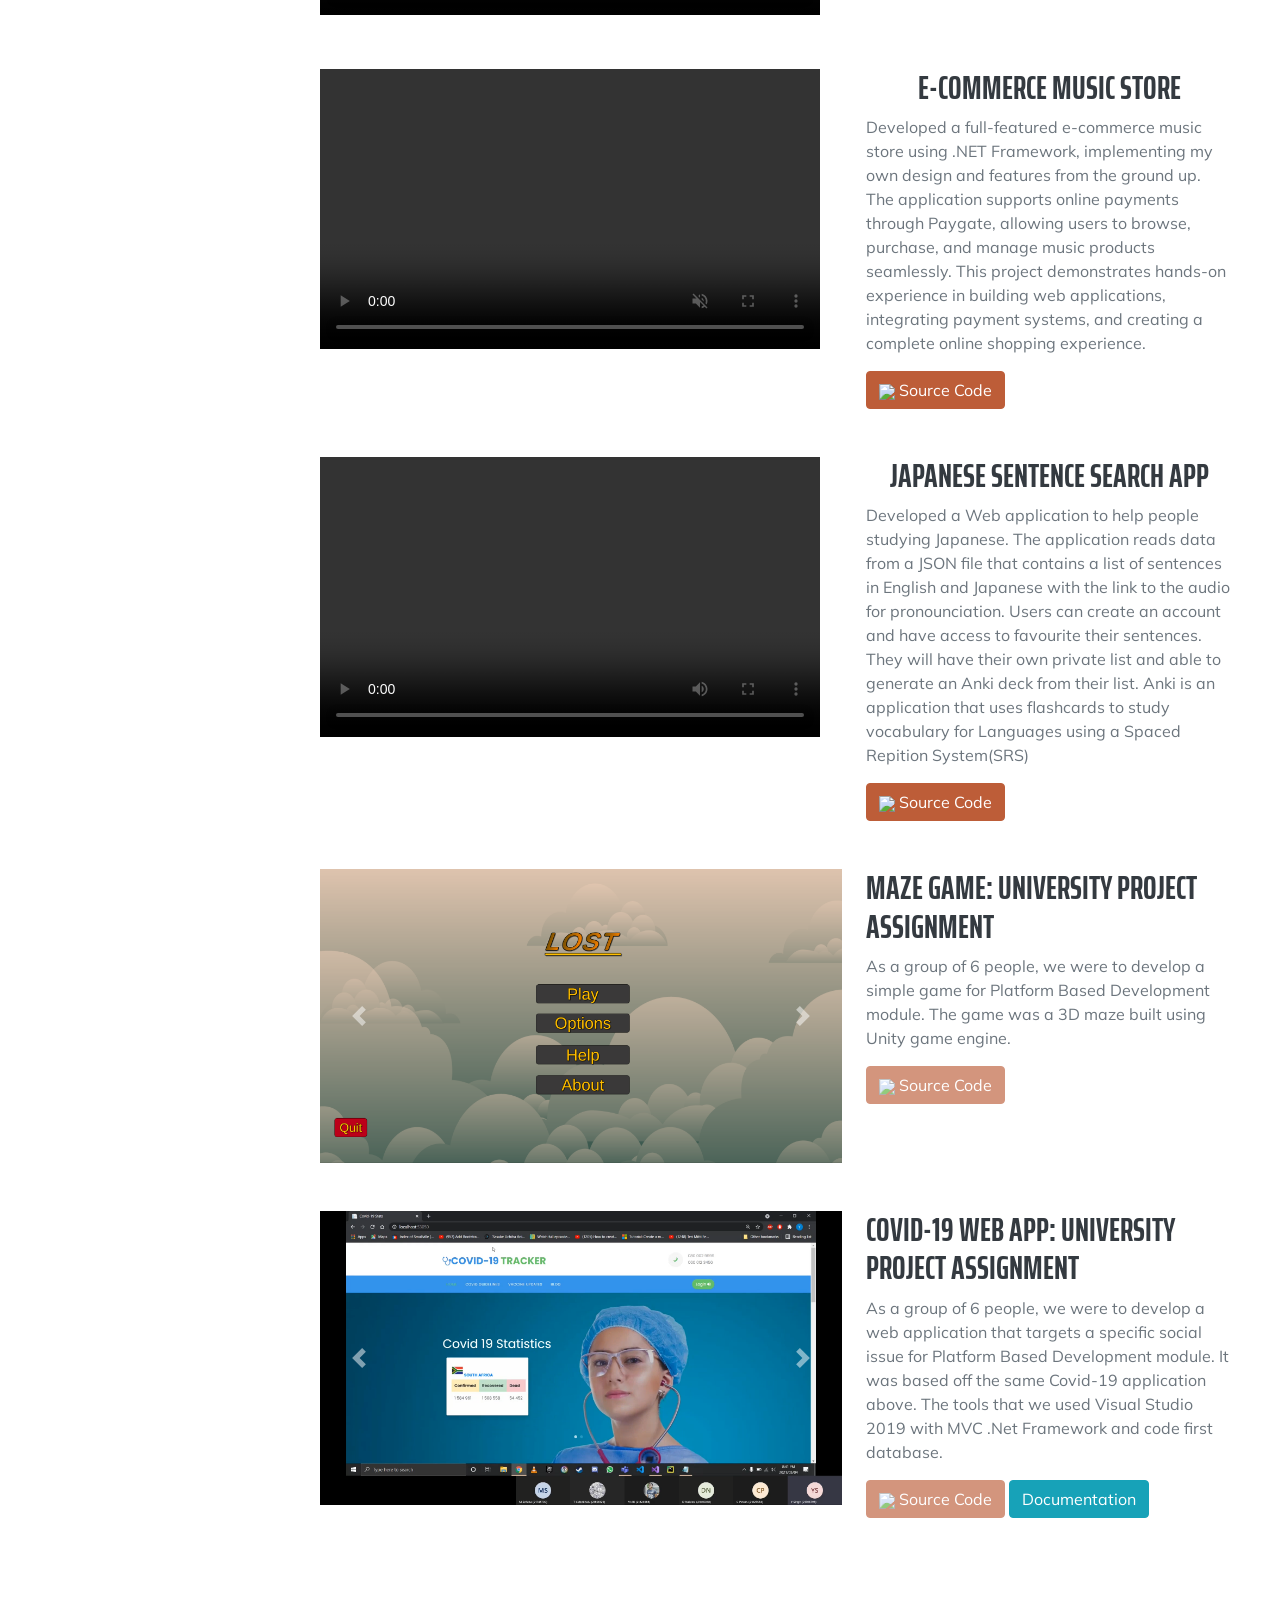
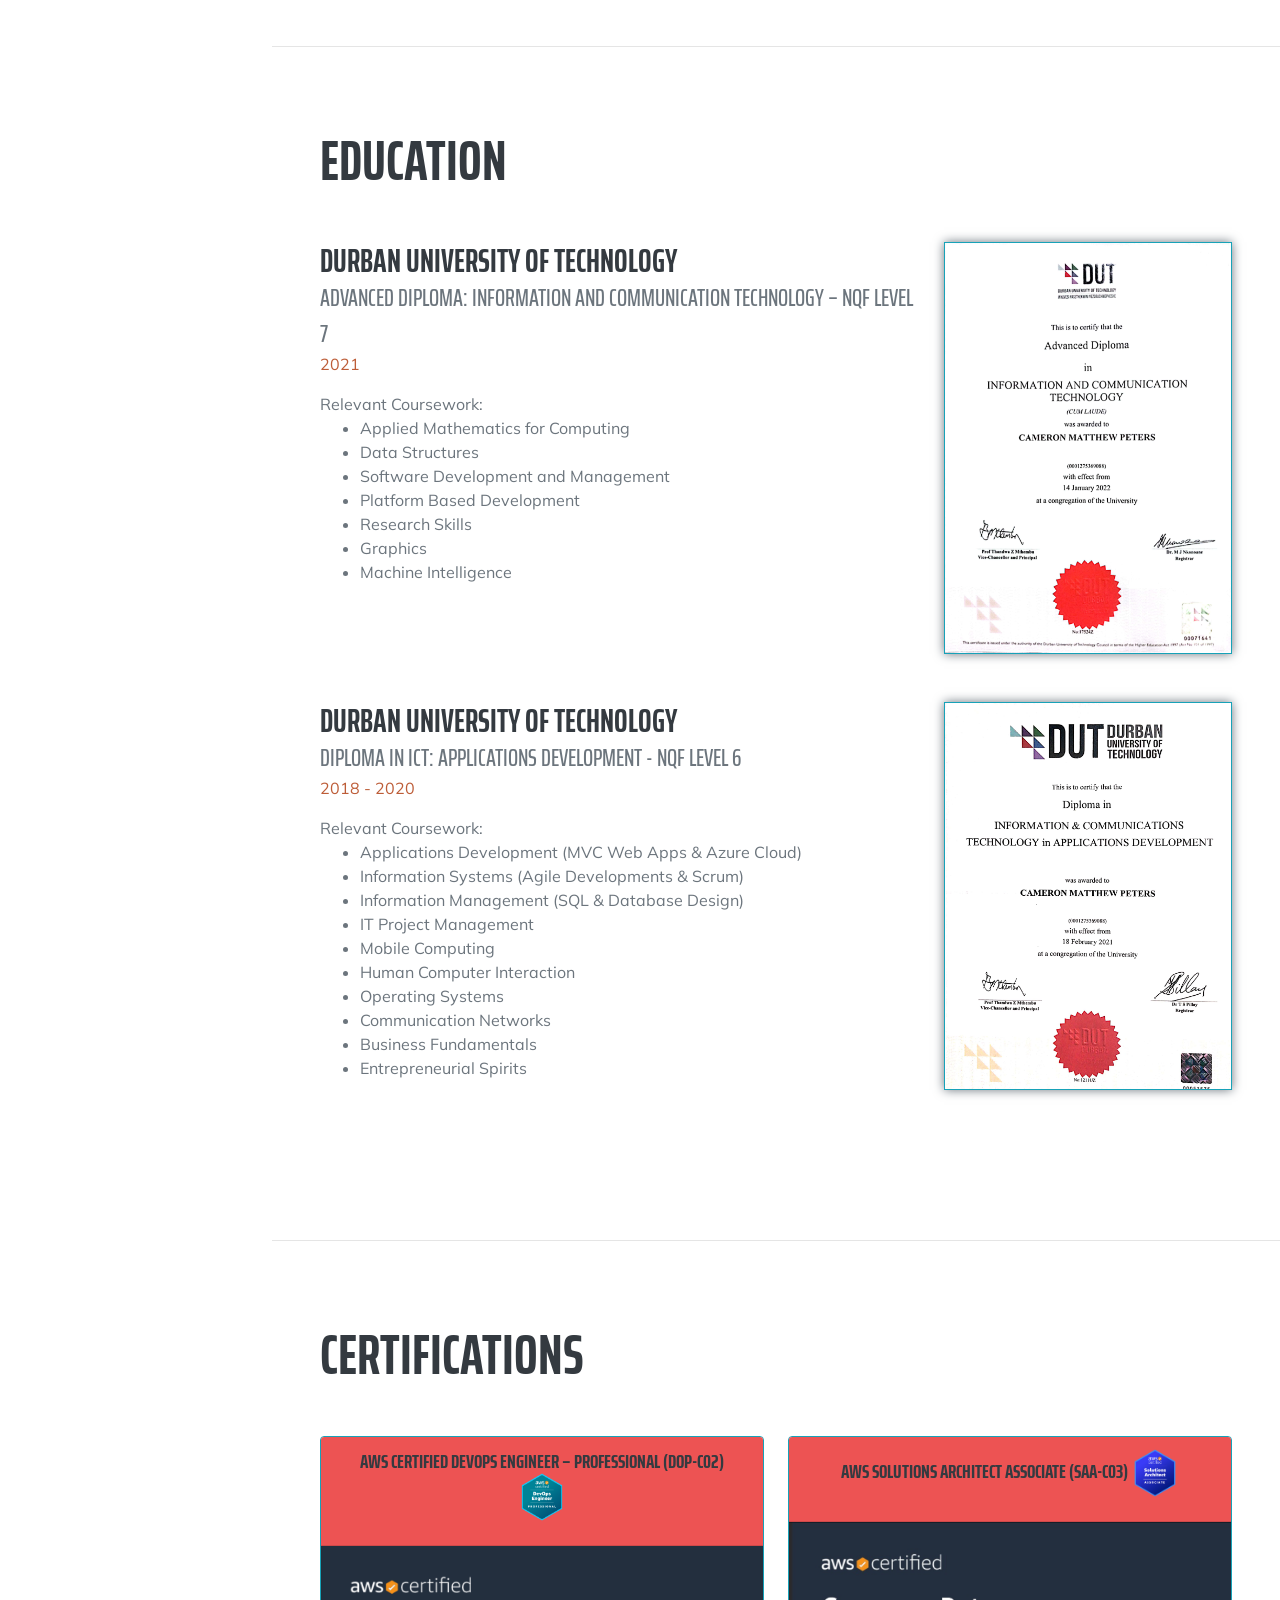
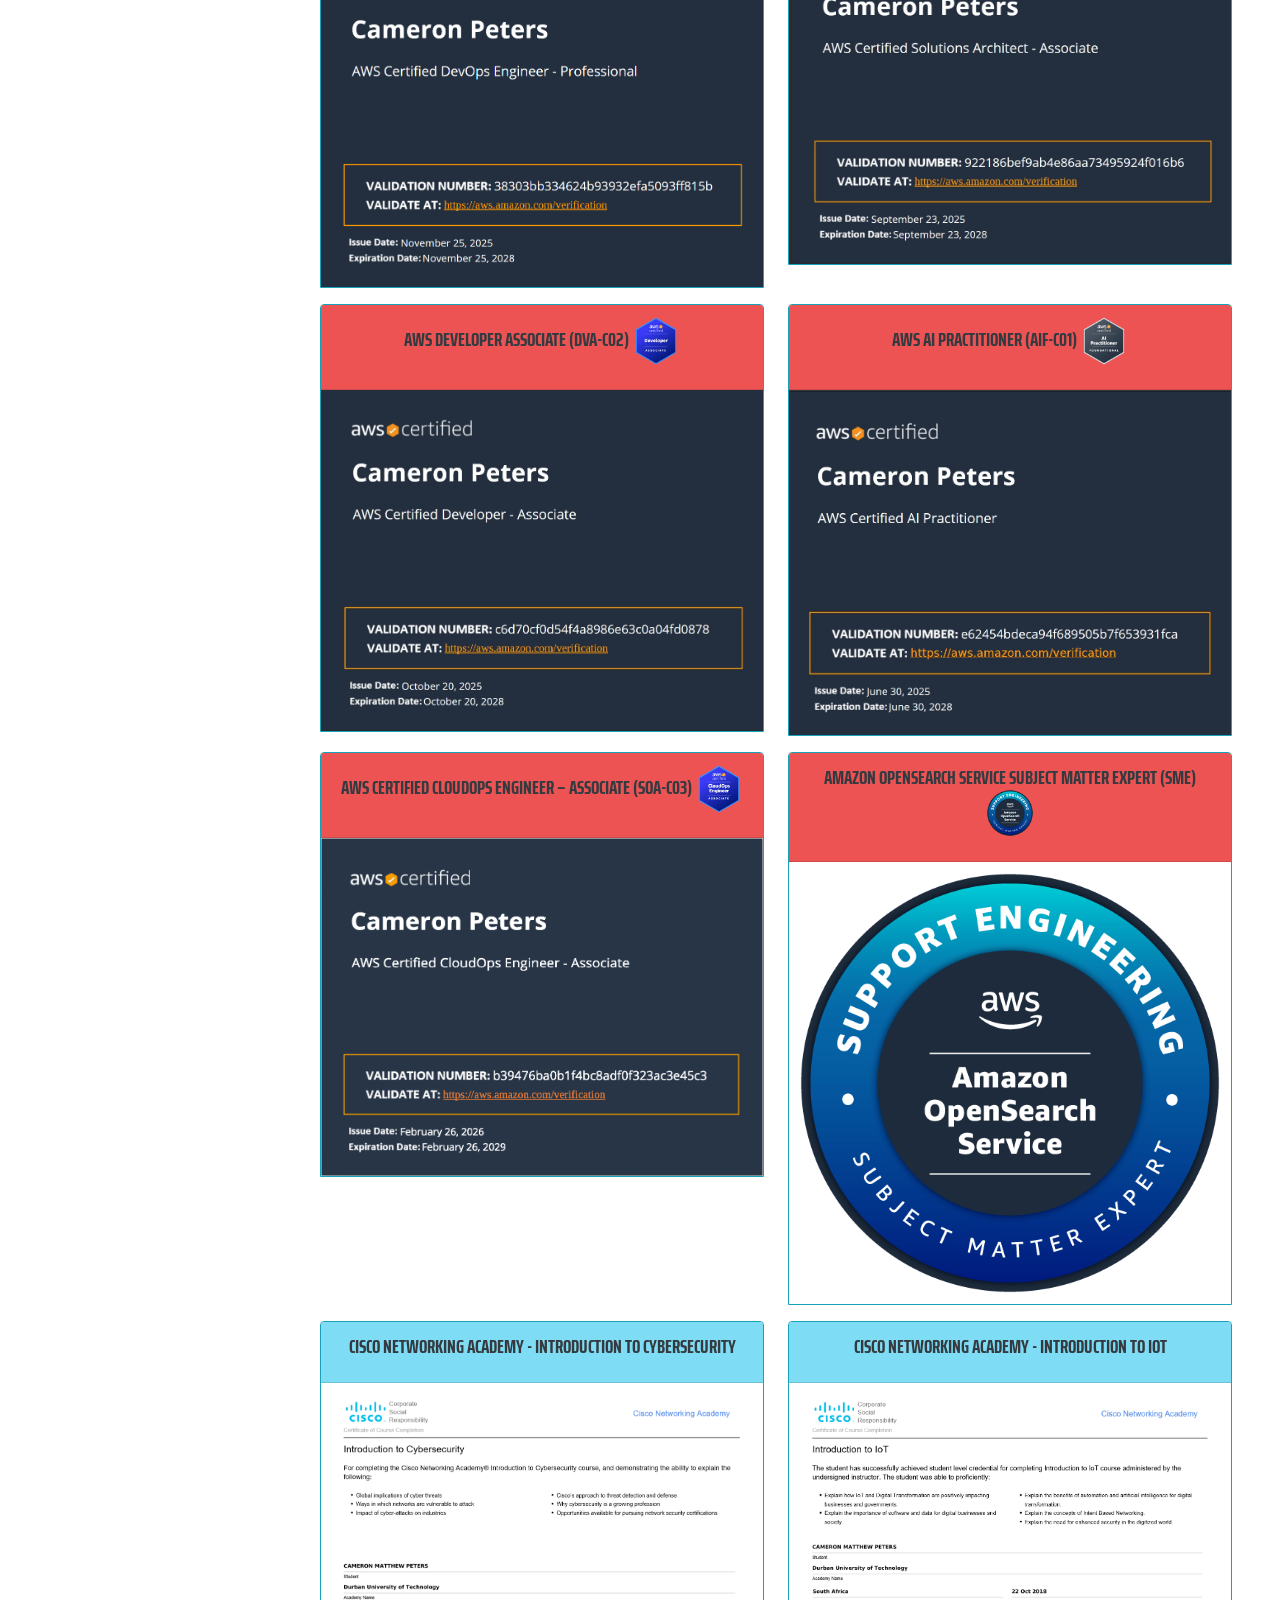
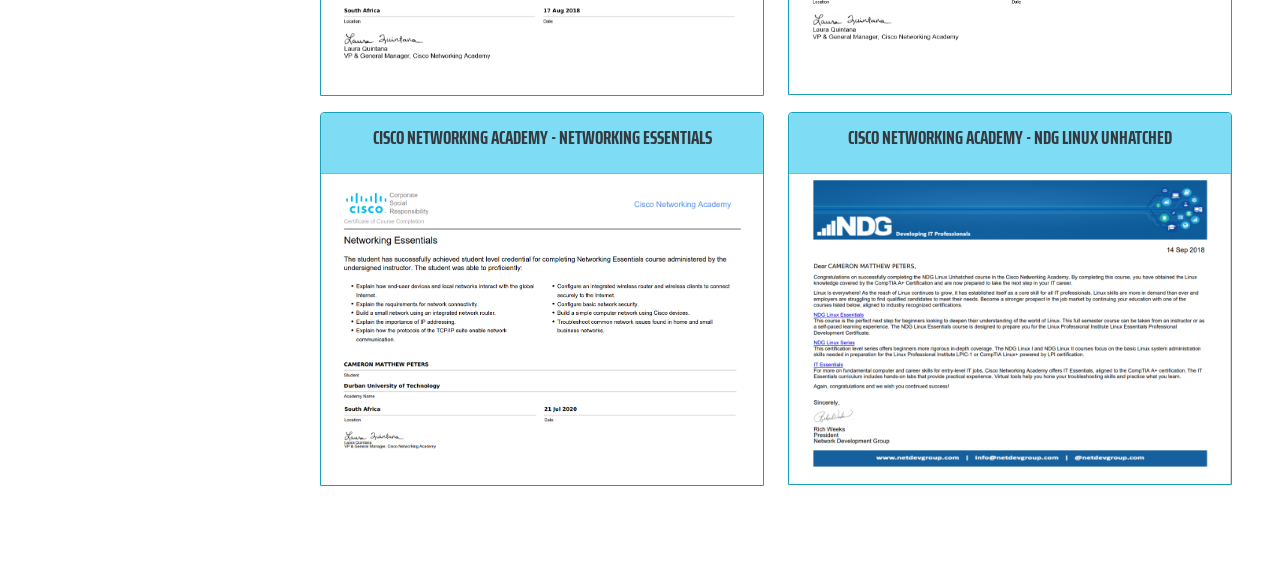
==== commit d28c88ad: "Align CSE II wording to the AWS Support Engineer role; refresh served CV Adds role-guideline-grounde" ====
--- a/index.html
+++ b/index.html
@@ -153,6 +153,11 @@
                                         lines.</li>
                                     <li>Authored the OpenSearch analysis logic for a GenAI-powered log-diagnostics tool, cutting
                                         routine log-analysis time by roughly 90% (about 20 minutes to under 2 minutes per case).</li>
+                                    <li>Delivering proactive Infrastructure Event Management (IEM) &ndash; validating service
+                                        capacity and quotas across multi-account customer estates ahead of peak-traffic events
+                                        (zero event-day incidents) and advising on managed-vs-self-managed and scaling trade-offs.</li>
+                                    <li>Turning recurring customer issues into product and documentation improvements and feature
+                                        requests adopted by service teams.</li>
                                     <li>Authoring operational playbooks and diagnostic runbooks adopted across the team and
                                         referenced in 20+ subsequent cases.</li>
                                     <li>Mentoring and onboarding engineers (10+ to date) and delivering technical enablement
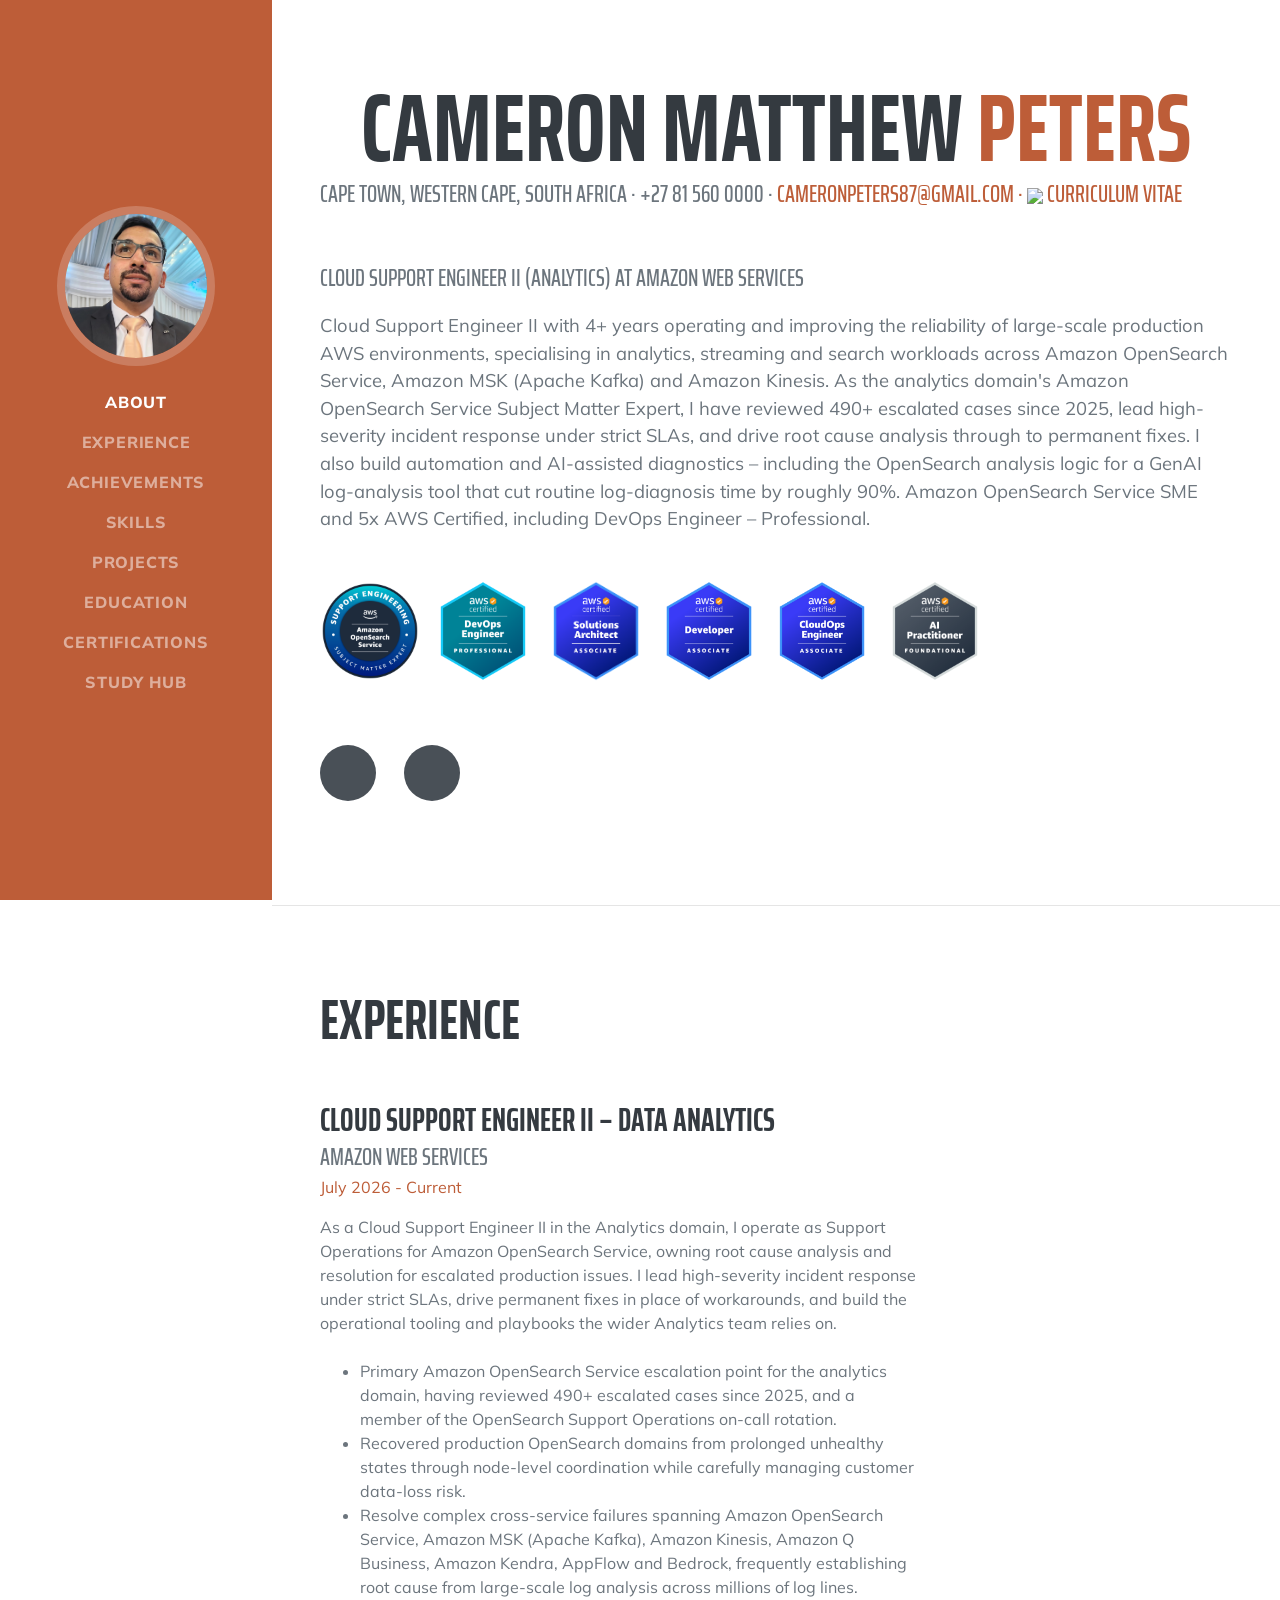
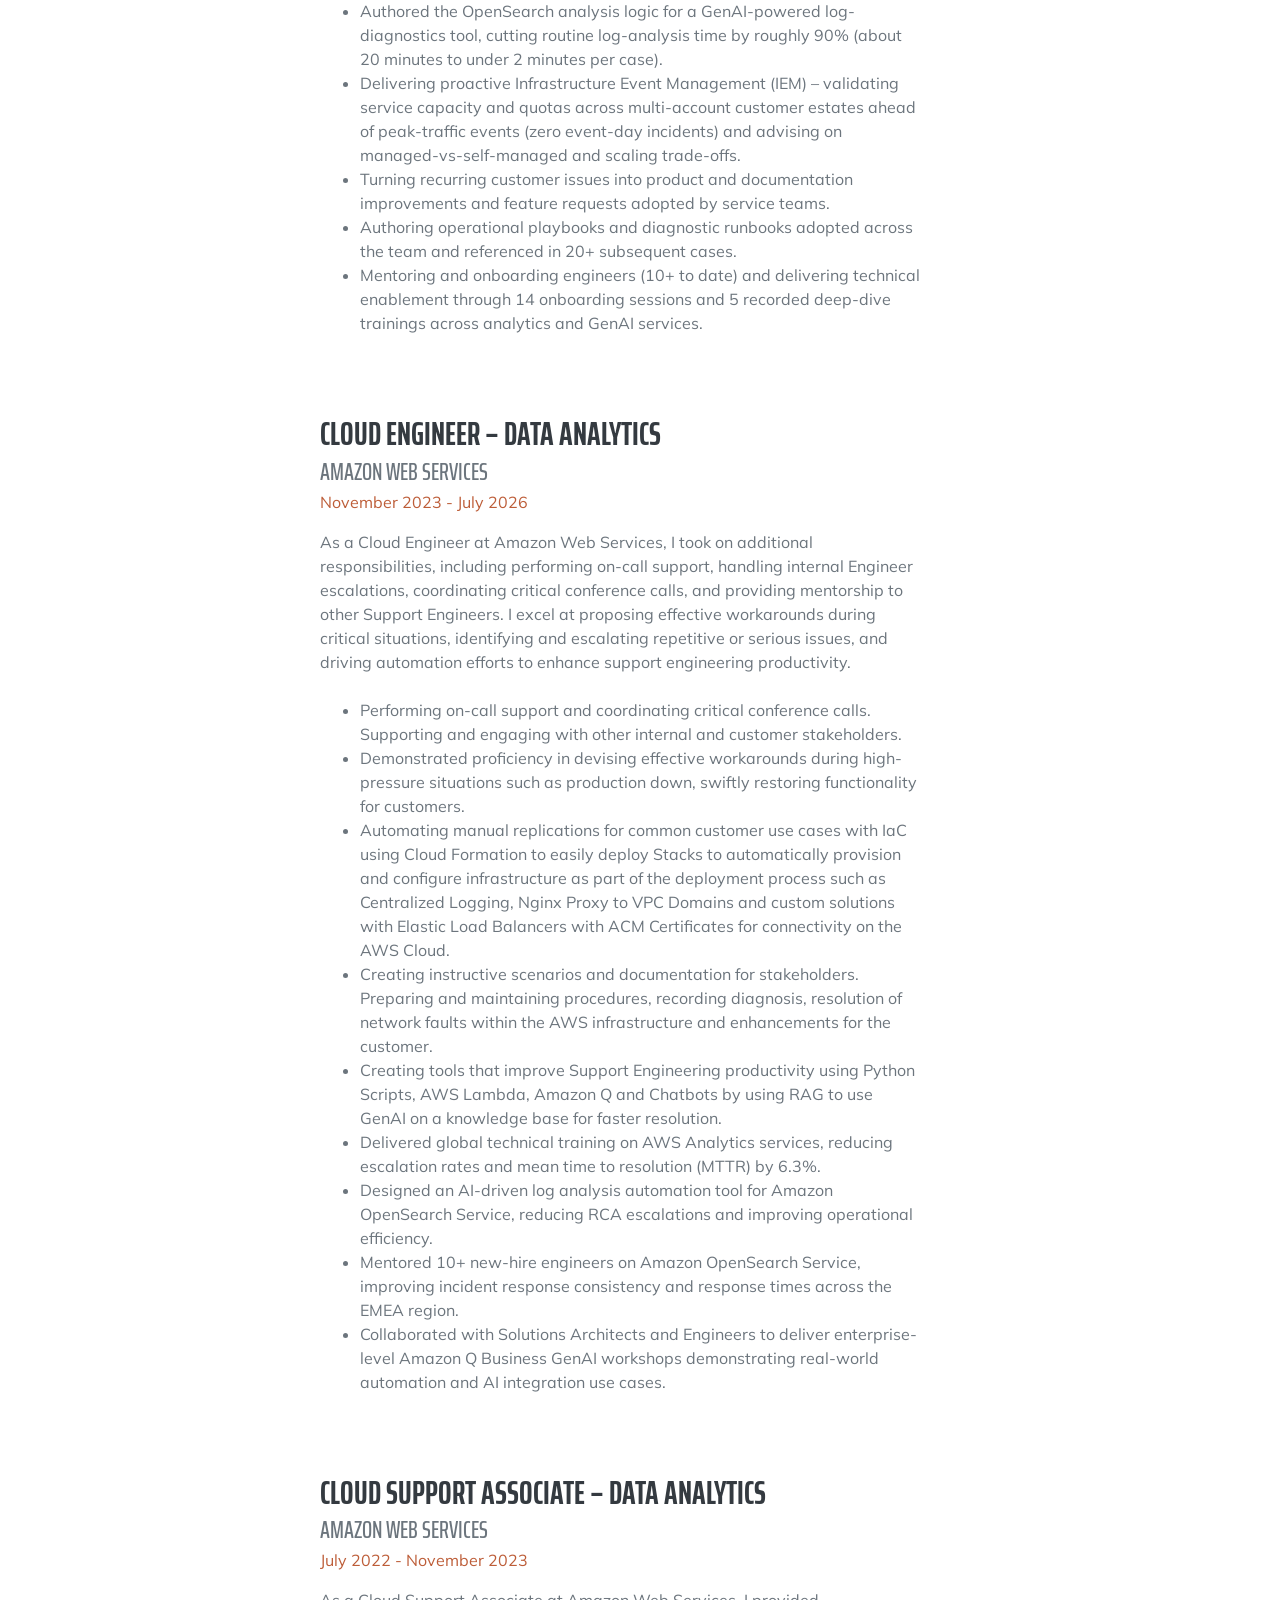
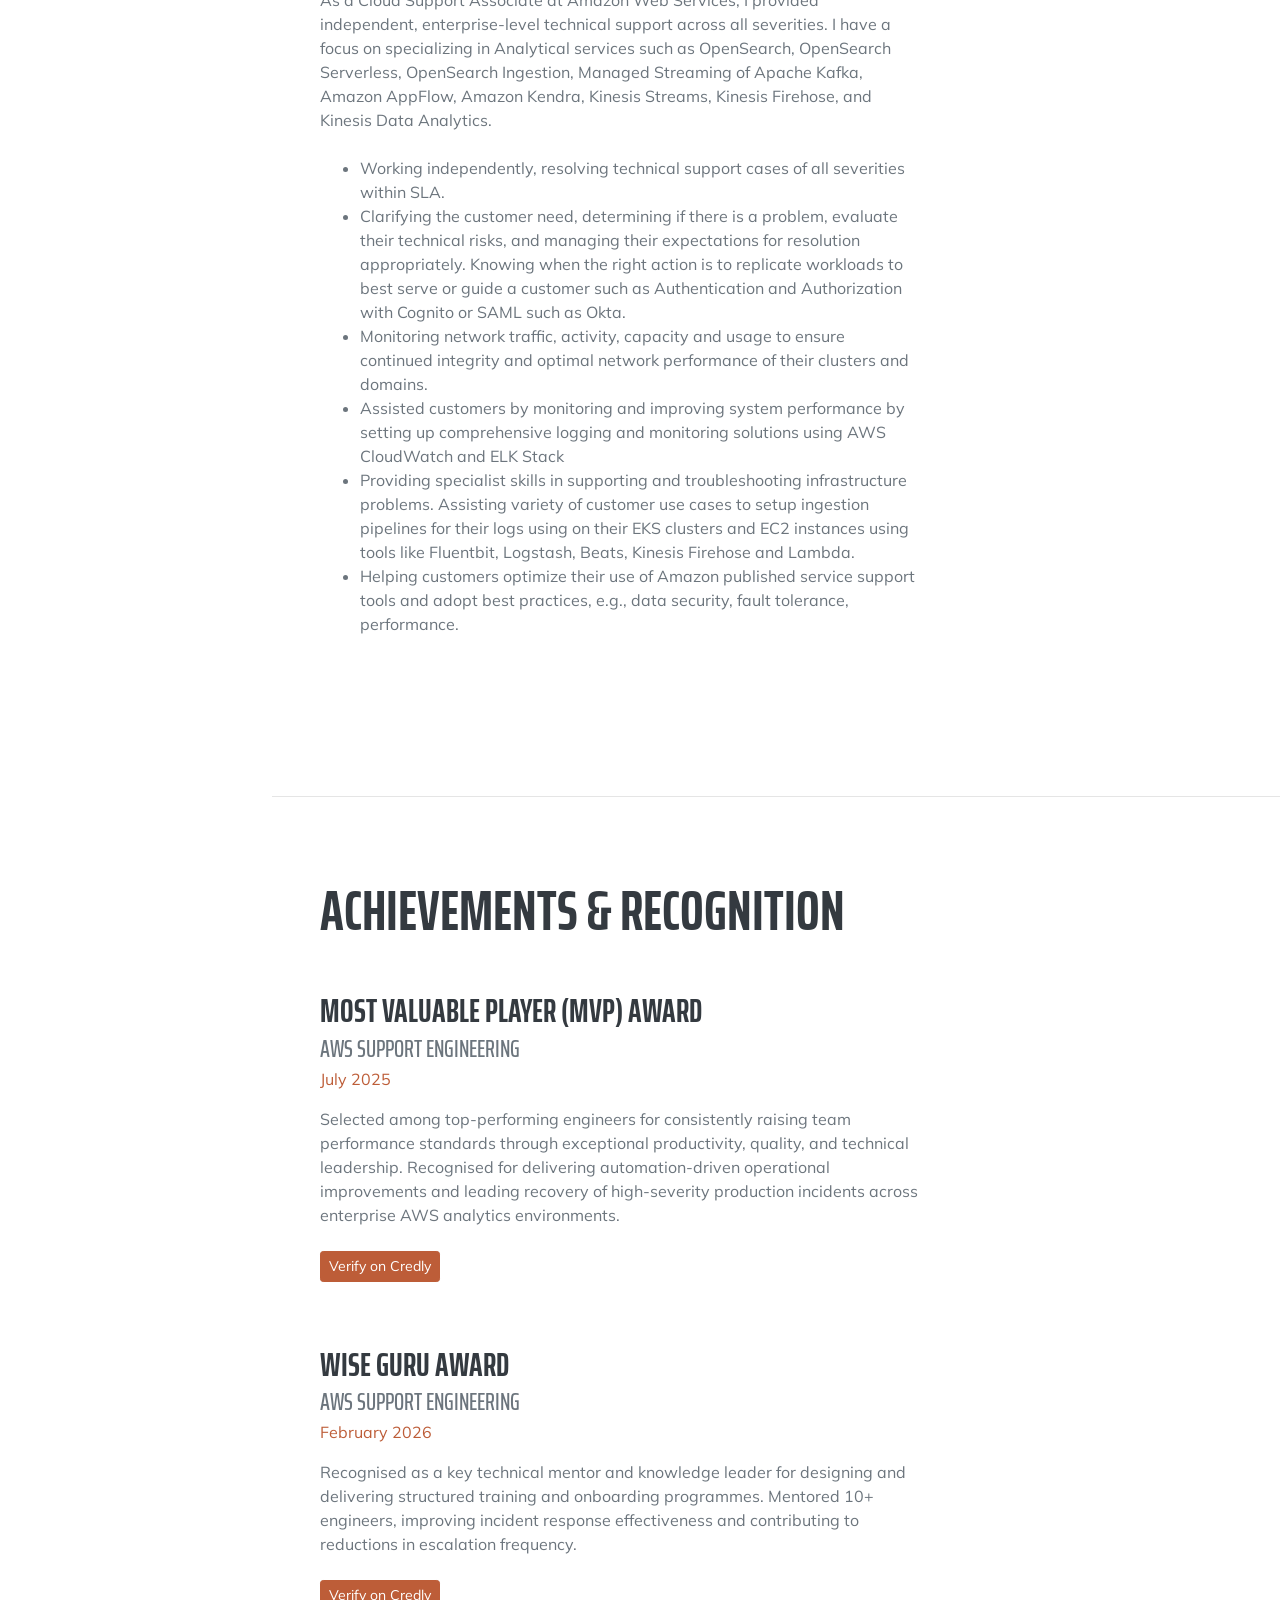
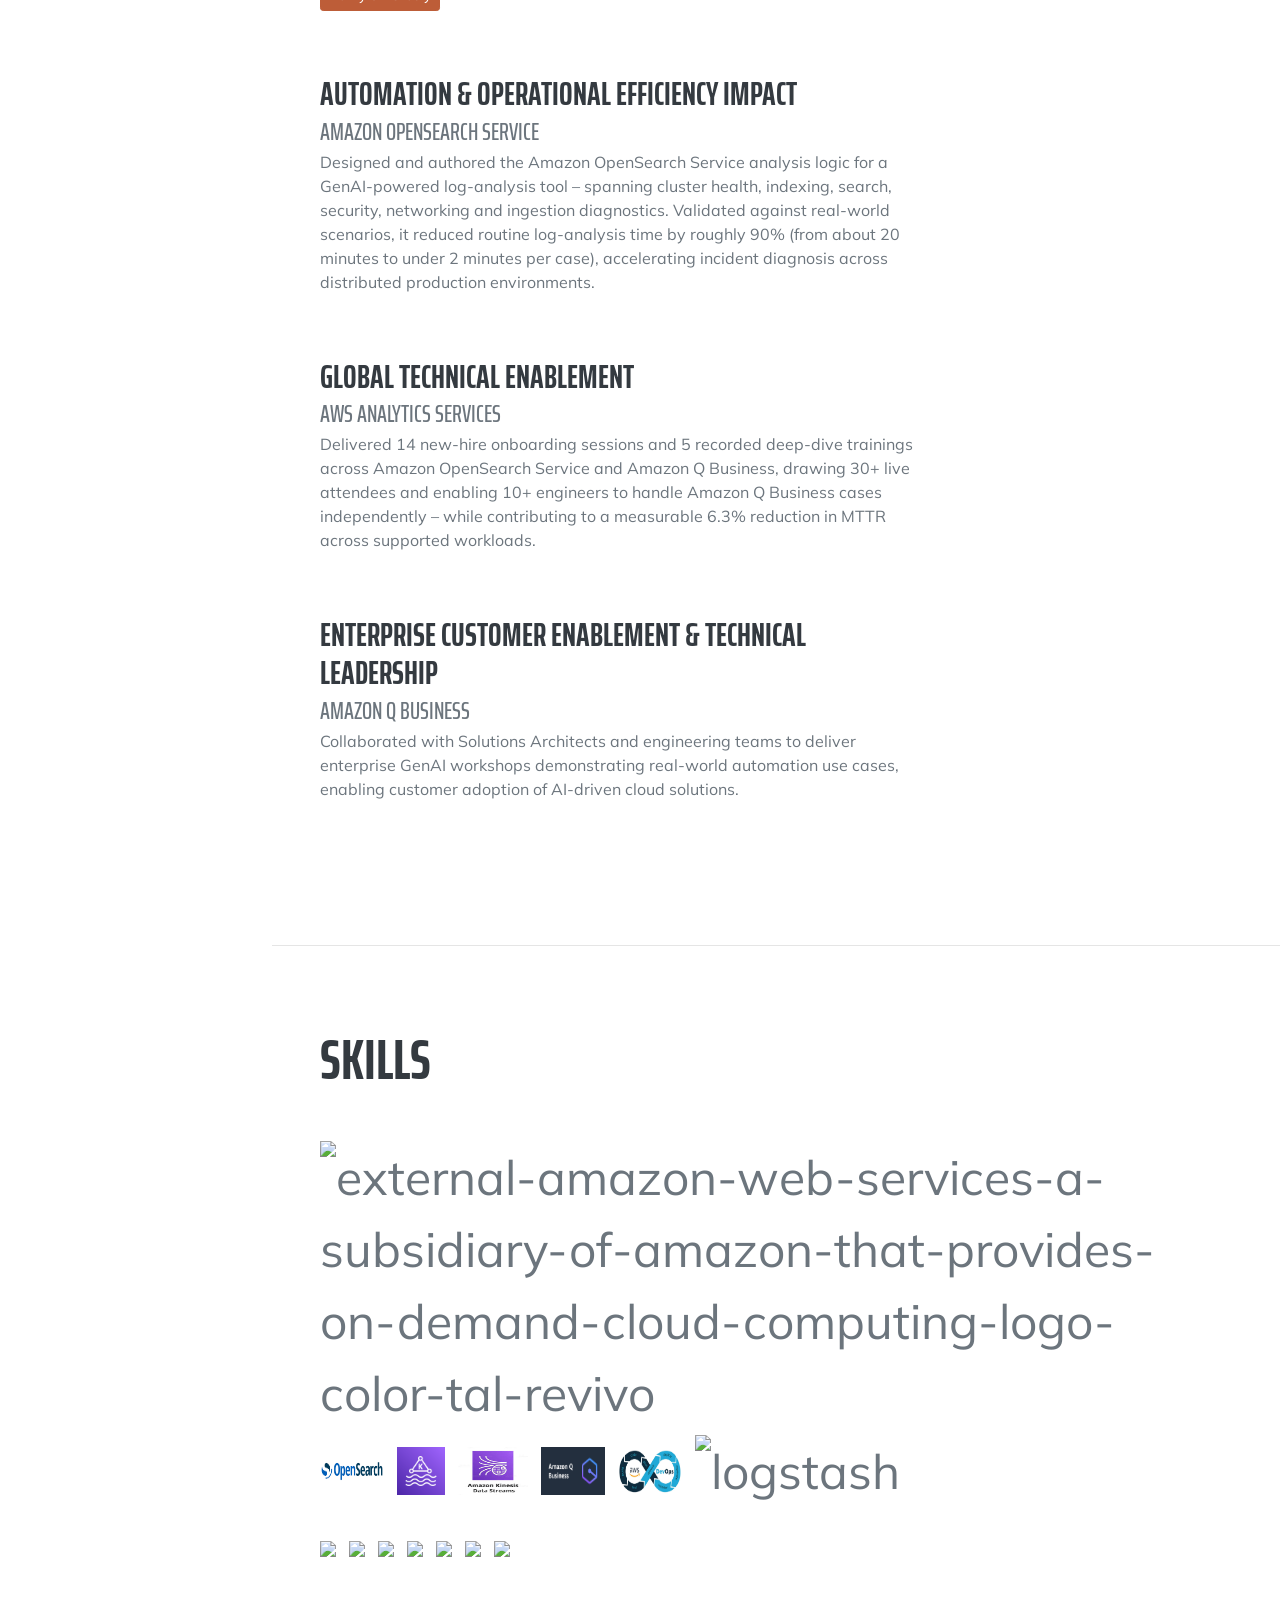
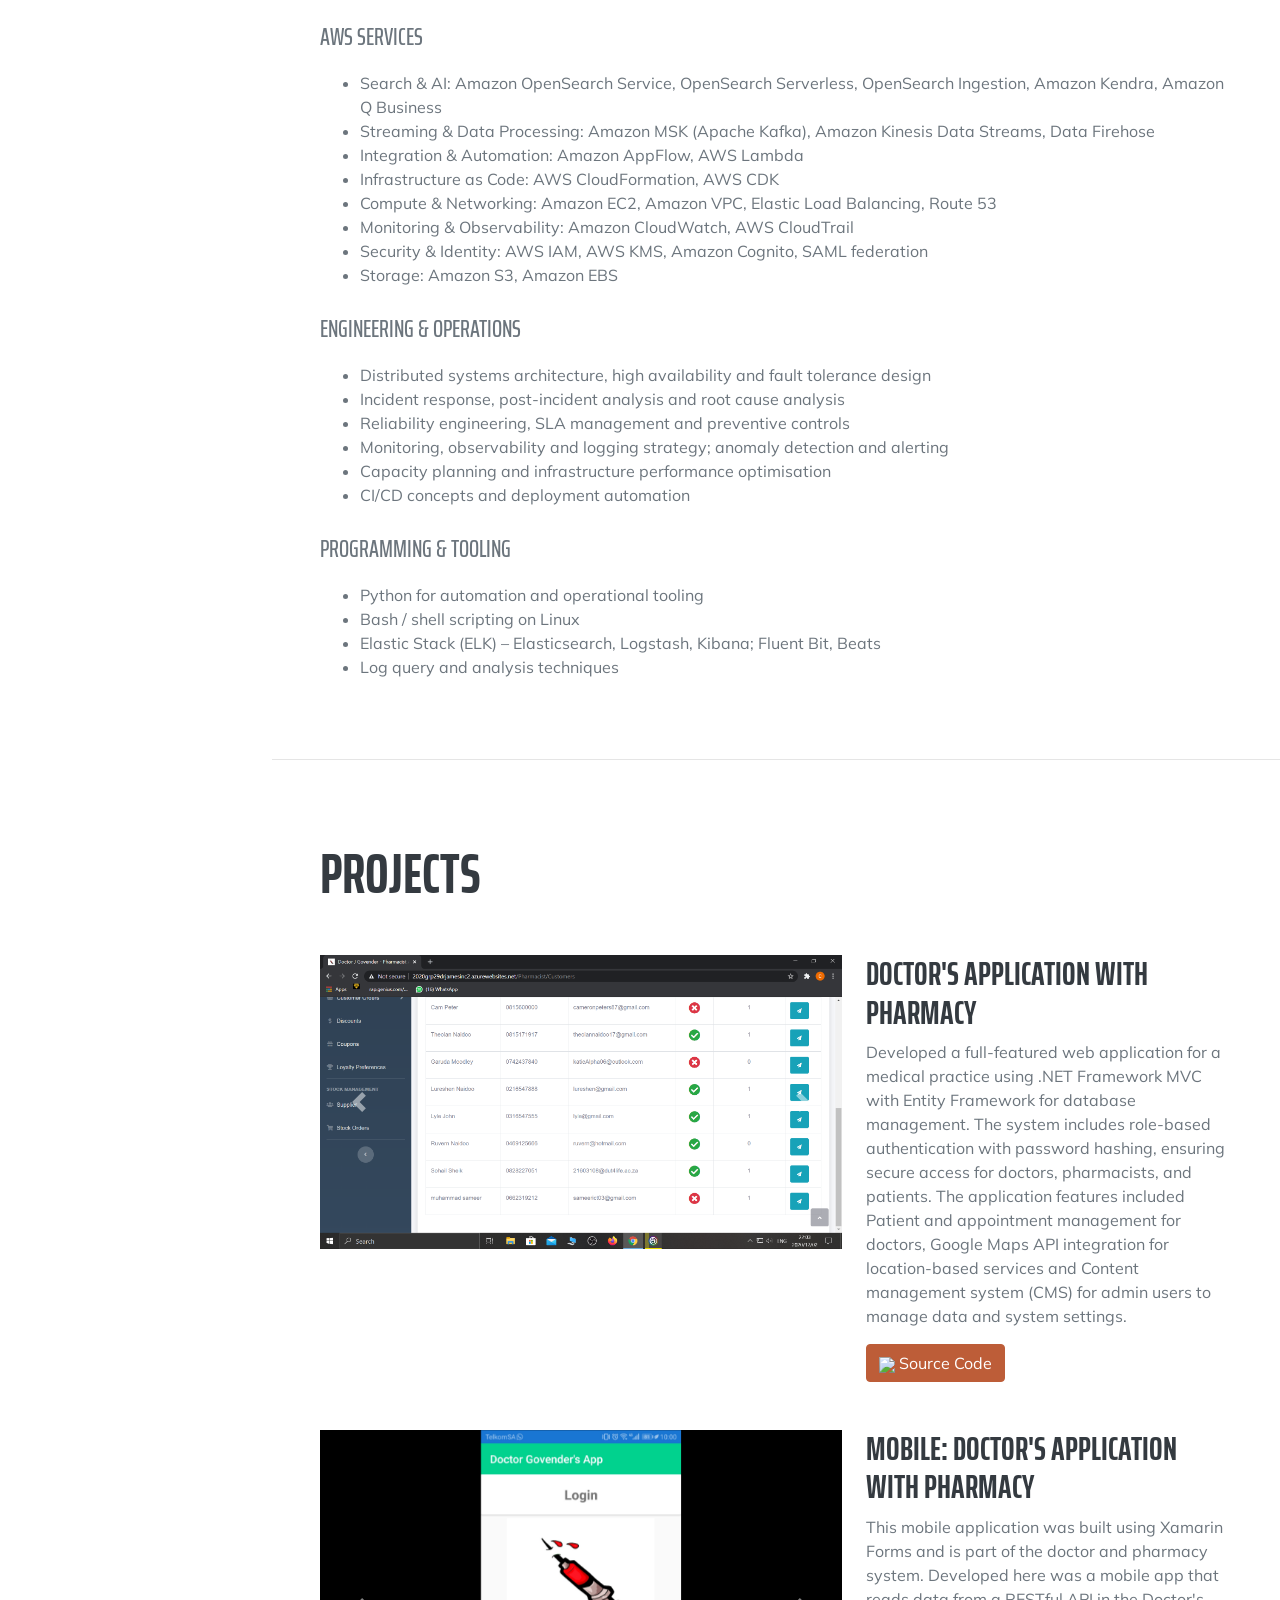
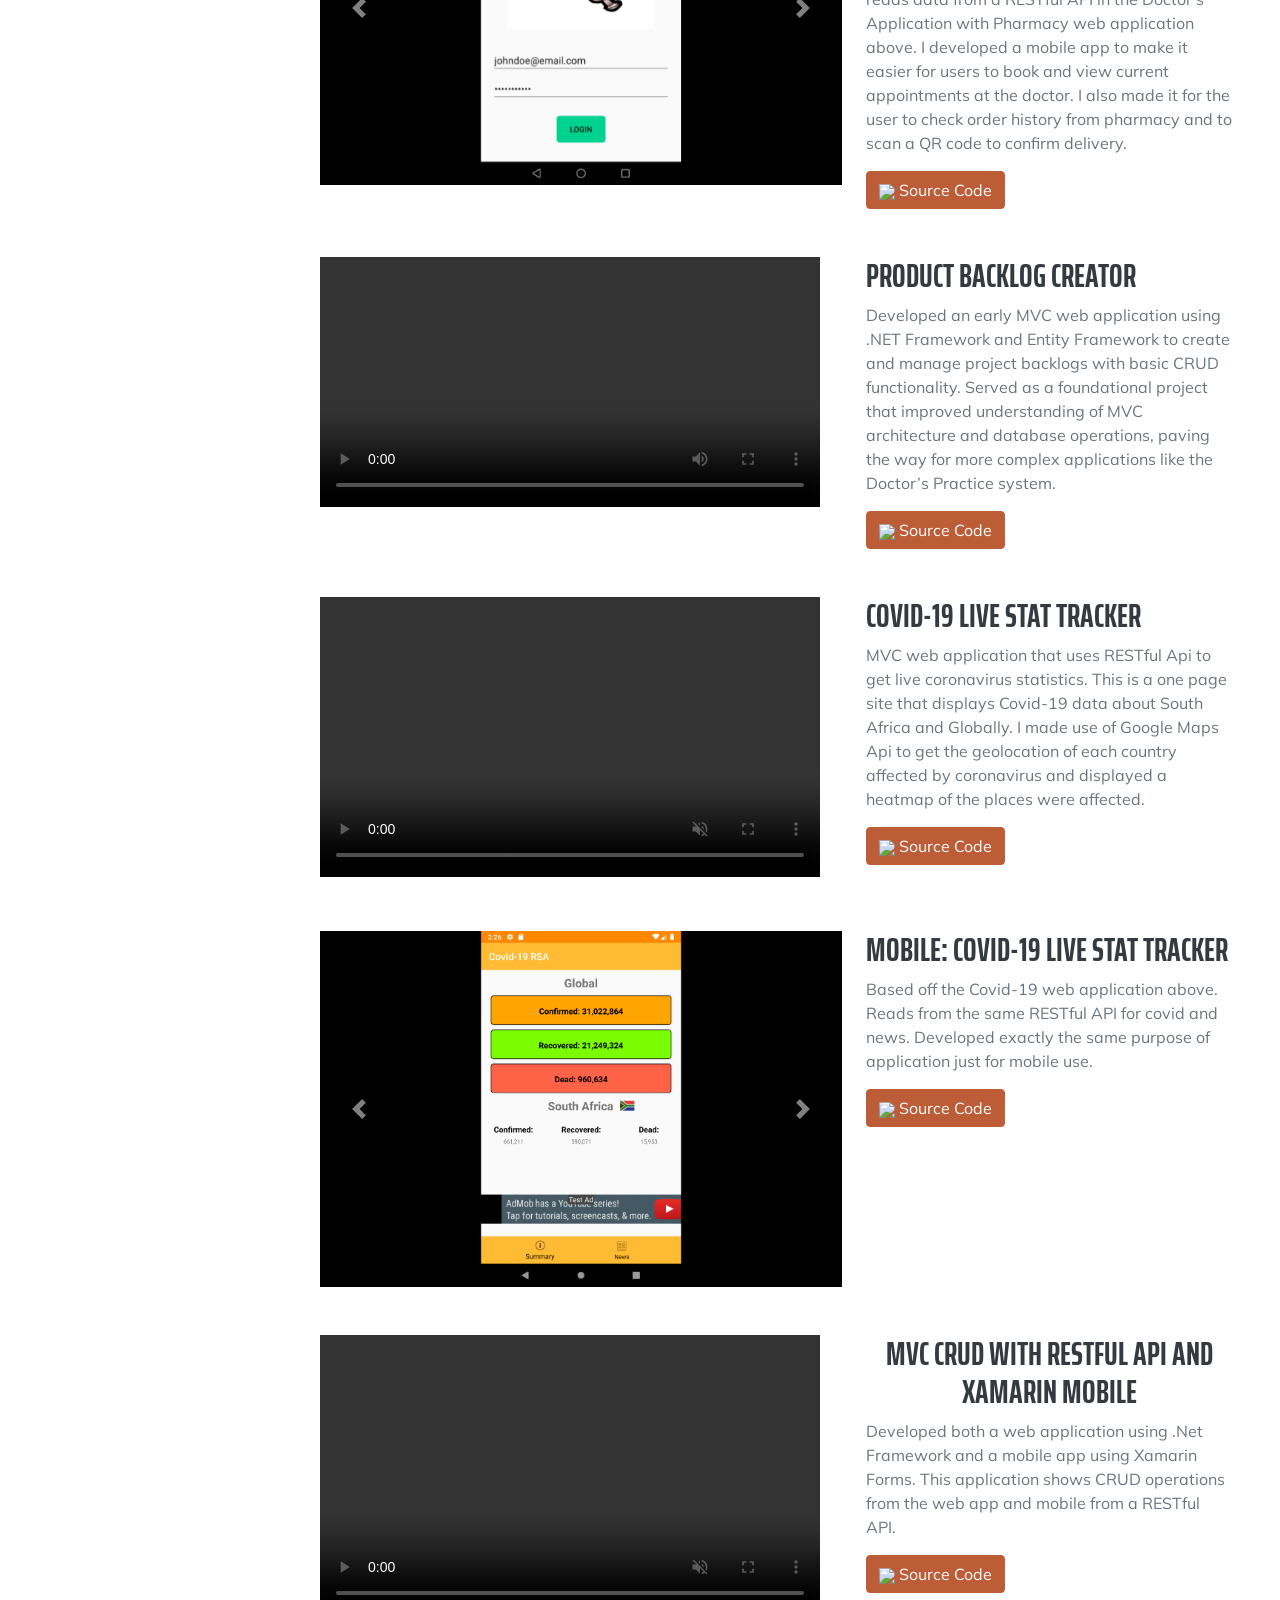
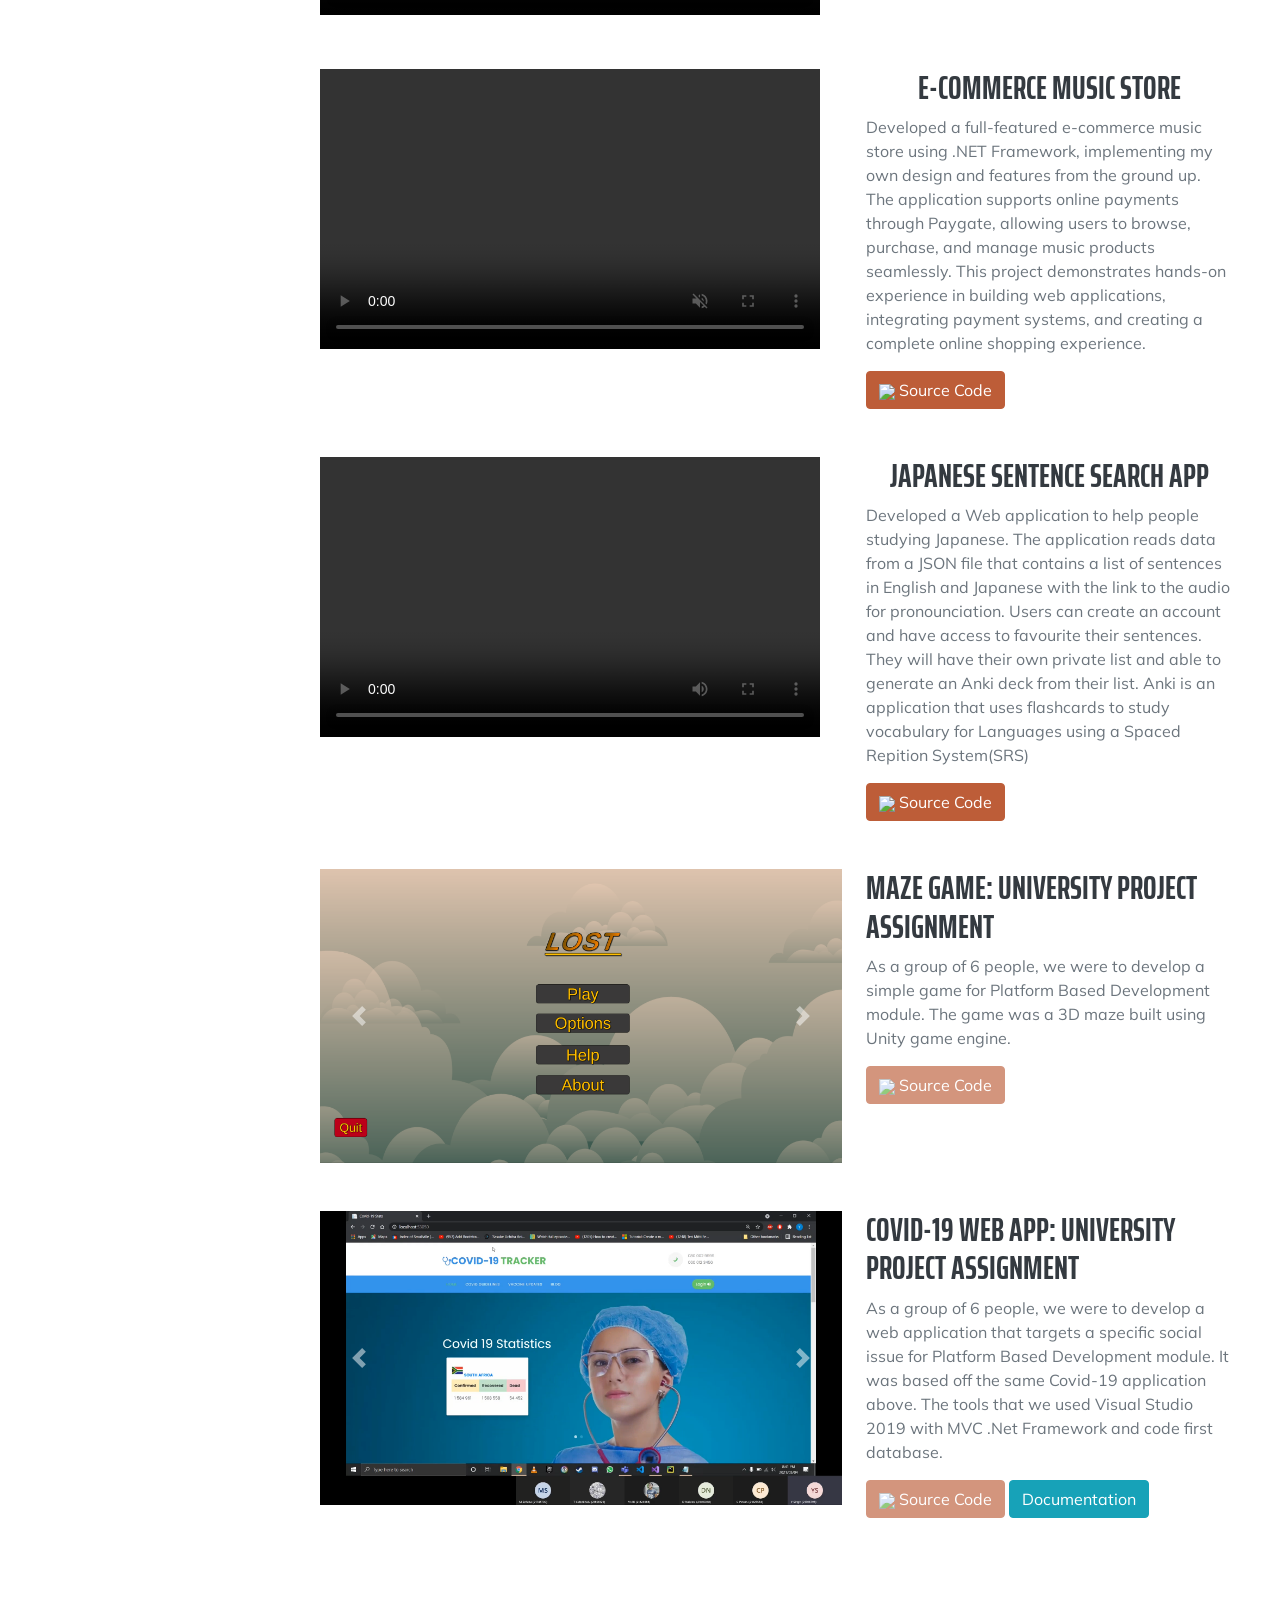
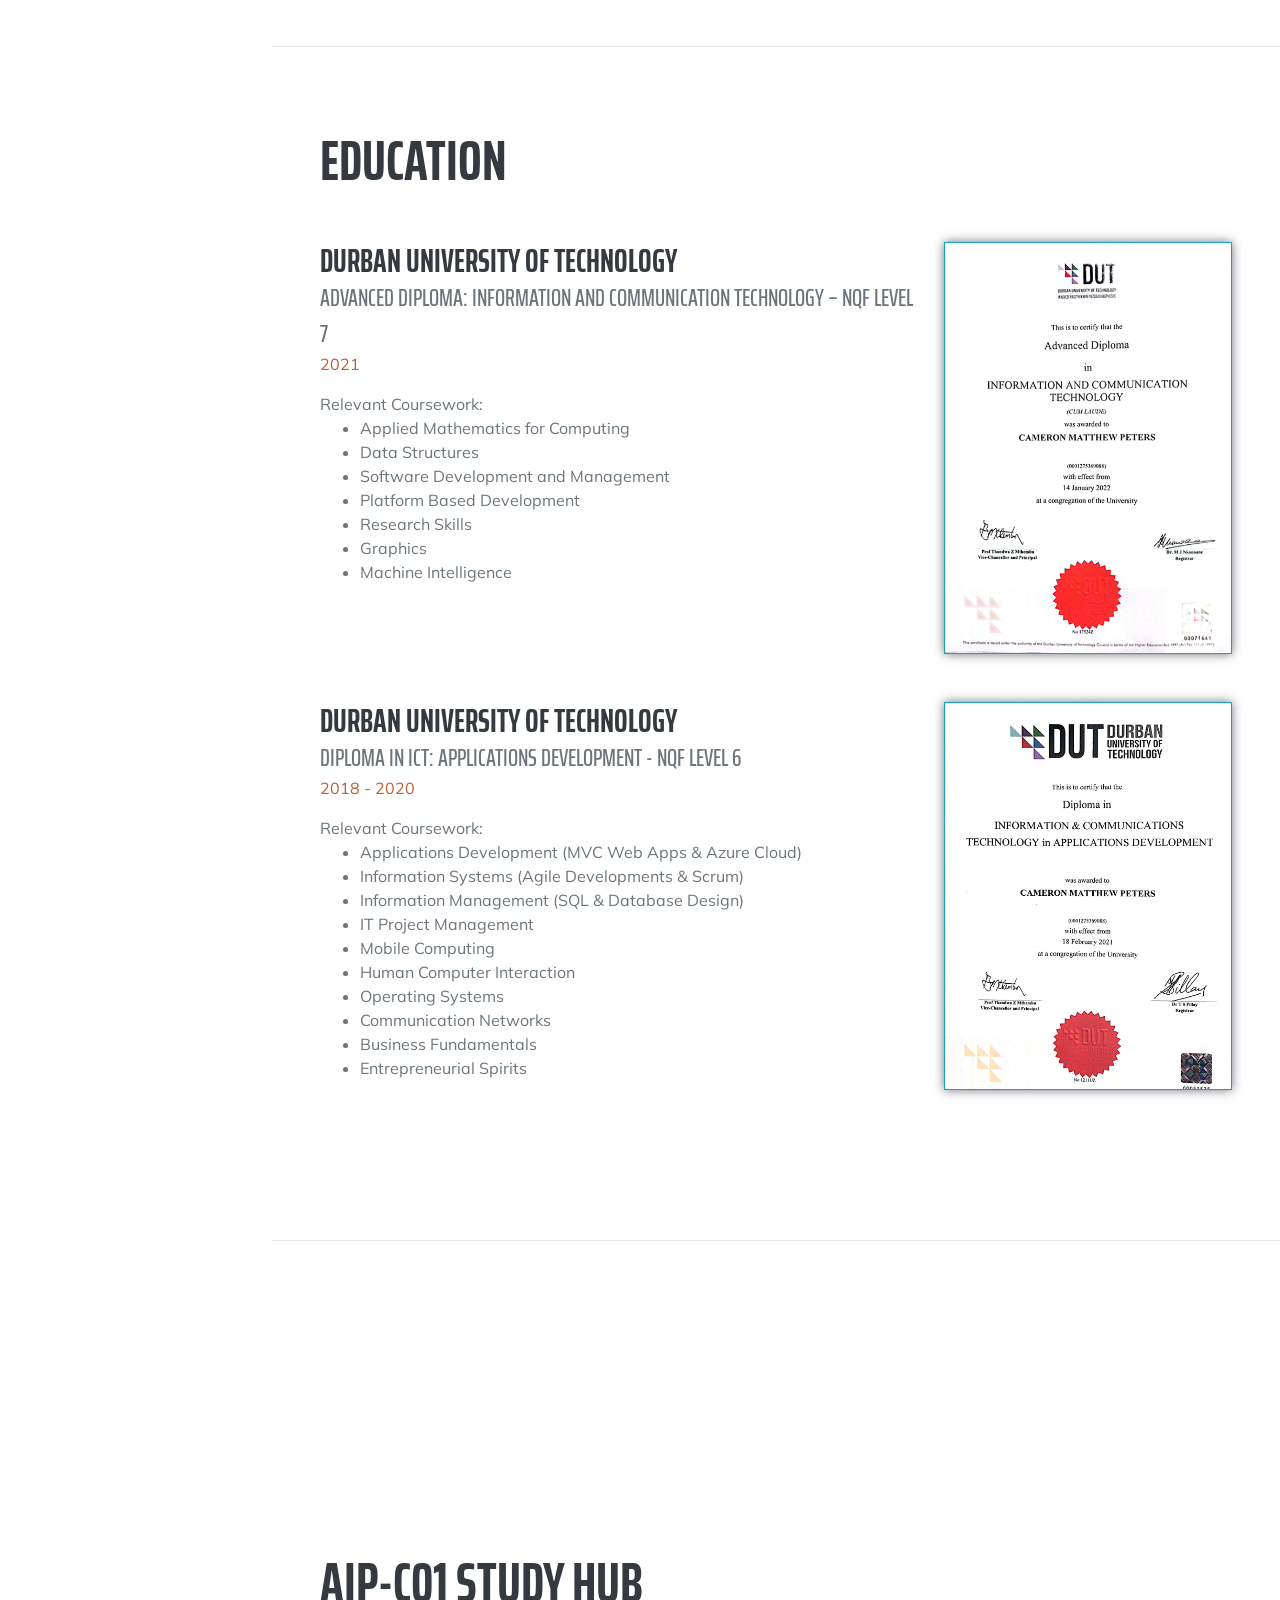
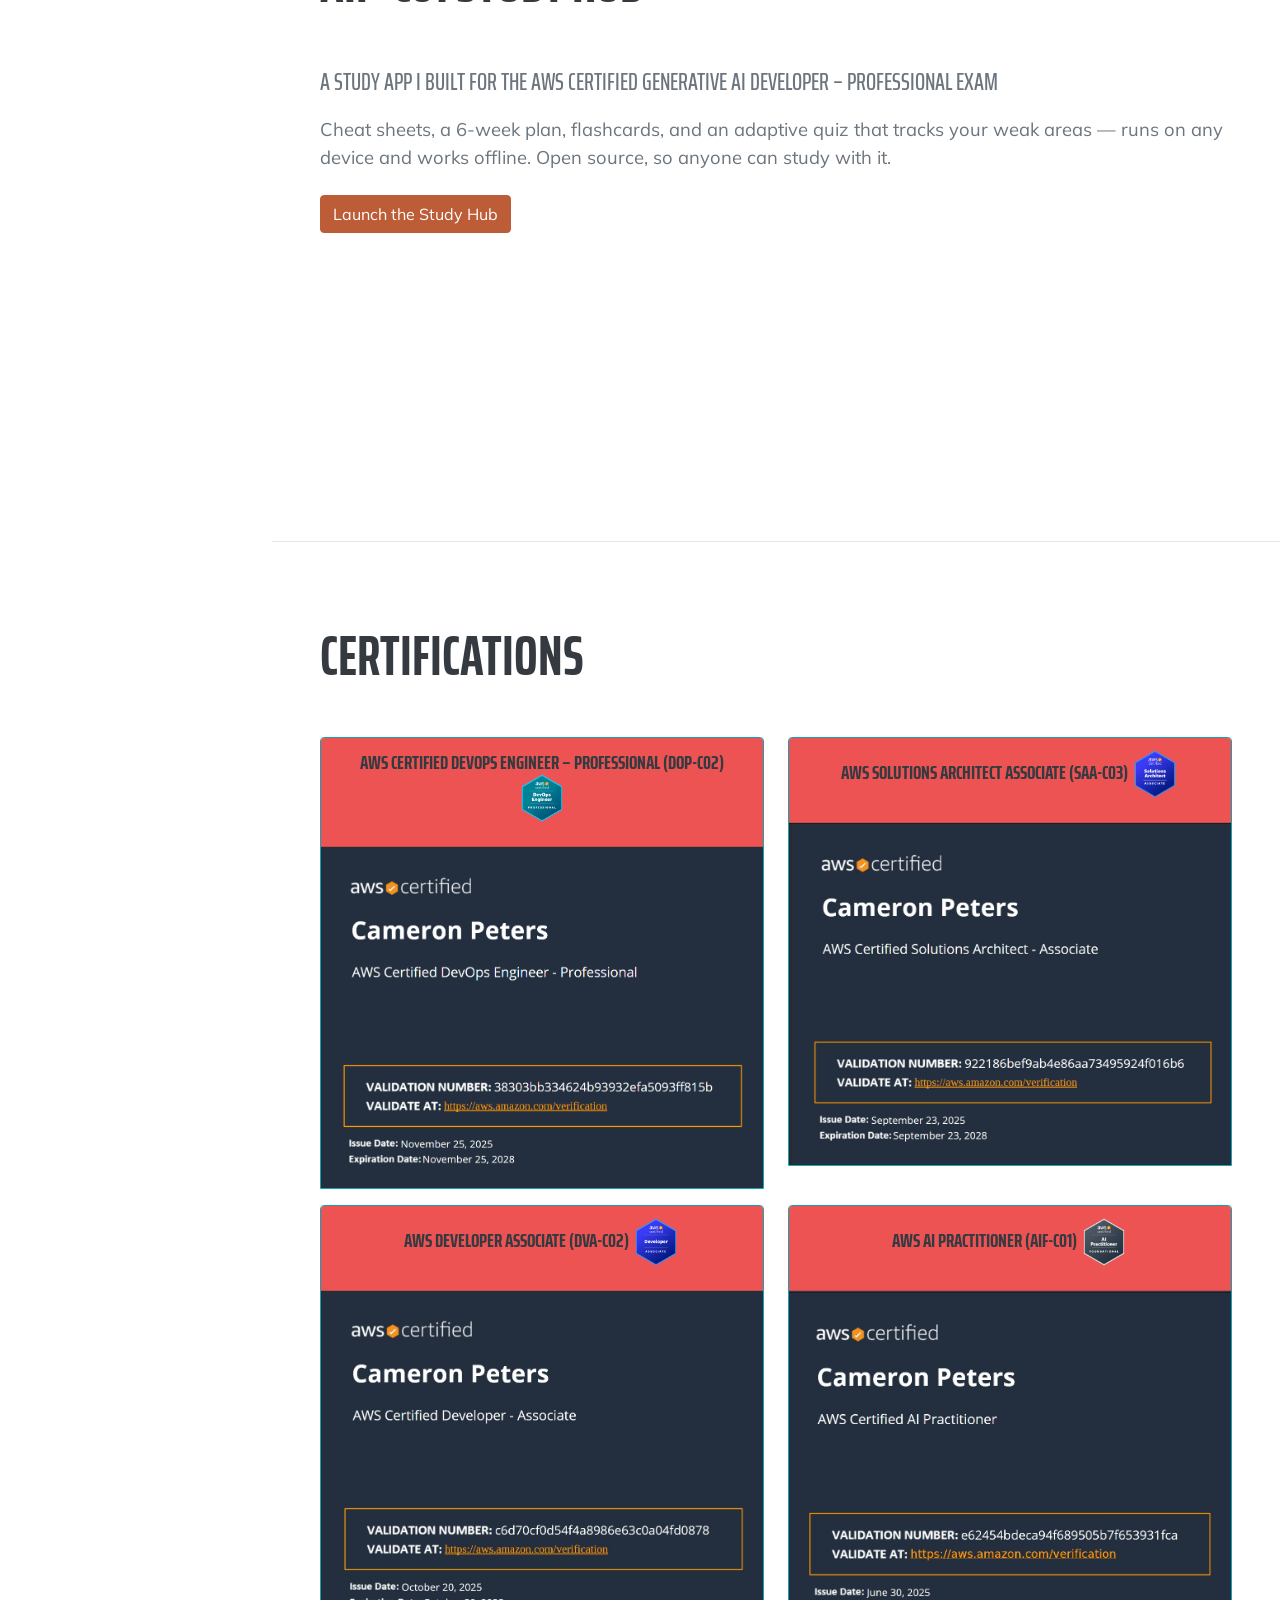
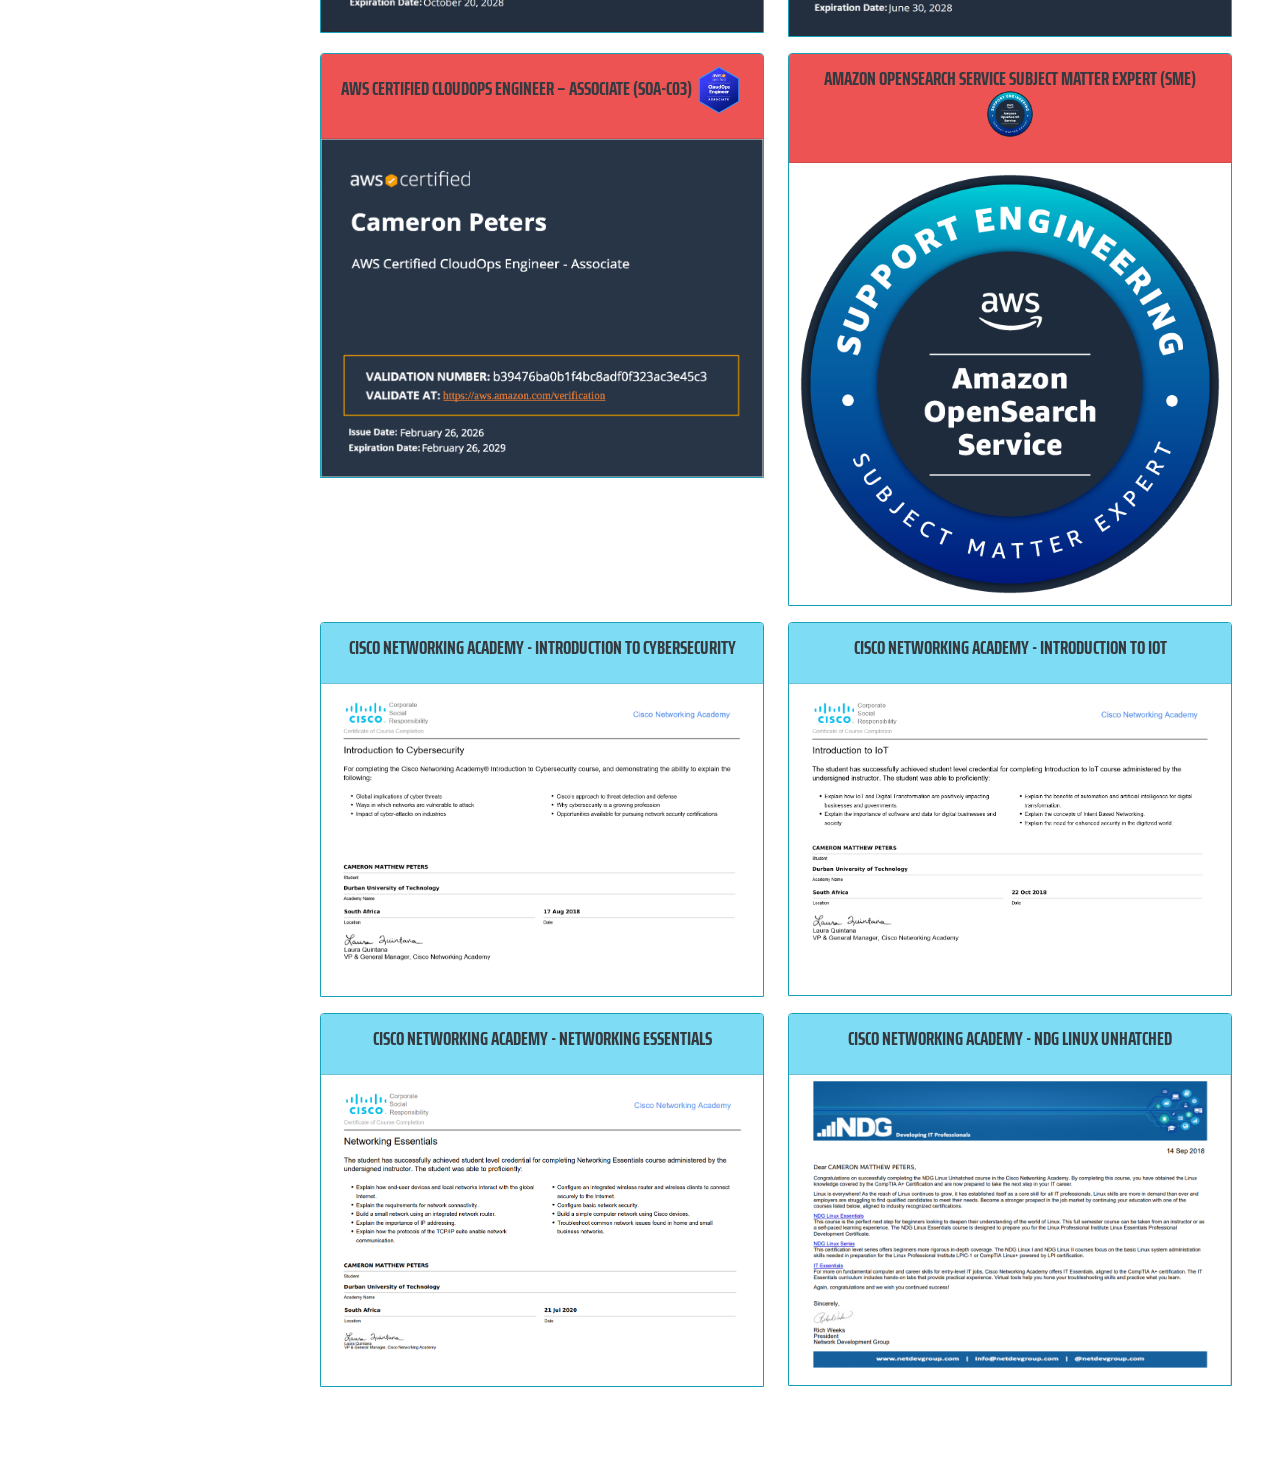
==== commit b8a817e3: "Add AIP-C01 Study Hub: embedded study app + portfolio link" ====
--- a/index.html
+++ b/index.html
@@ -51,6 +51,7 @@
                 <li class="nav-item"><a class="nav-link js-scroll-trigger" href="#education">Education</a></li>
                 <li class="nav-item"><a class="nav-link js-scroll-trigger" href="#certifications">Certifications</a>
                 </li>
+                <li class="nav-item"><a class="nav-link js-scroll-trigger" href="#study-hub">Study Hub</a></li>
             </ul>
         </div>
     </nav>
@@ -1135,6 +1136,15 @@
 
         <hr class="m-0" />
         <!-- Certifications-->
+        <section class="resume-section" id="study-hub">
+            <div class="resume-section-content">
+                <h2 class="mb-5">AIP-C01 Study Hub</h2>
+                <div class="subheading mb-3">A study app I built for the AWS Certified Generative AI Developer &ndash; Professional exam</div>
+                <p class="lead mb-4">Cheat sheets, a 6-week plan, flashcards, and an adaptive quiz that tracks your weak areas &mdash; runs on any device and works offline. Open source, so anyone can study with it.</p>
+                <a class="btn btn-primary" href="aip-c01-study-hub/" target="_blank" rel="noopener">Launch the Study Hub</a>
+            </div>
+        </section>
+        <hr class="m-0" />
         <section class="resume-section" id="certifications">
             <div class="resume-section-content">
                 <h2 class="mb-5">Certifications</h2>
